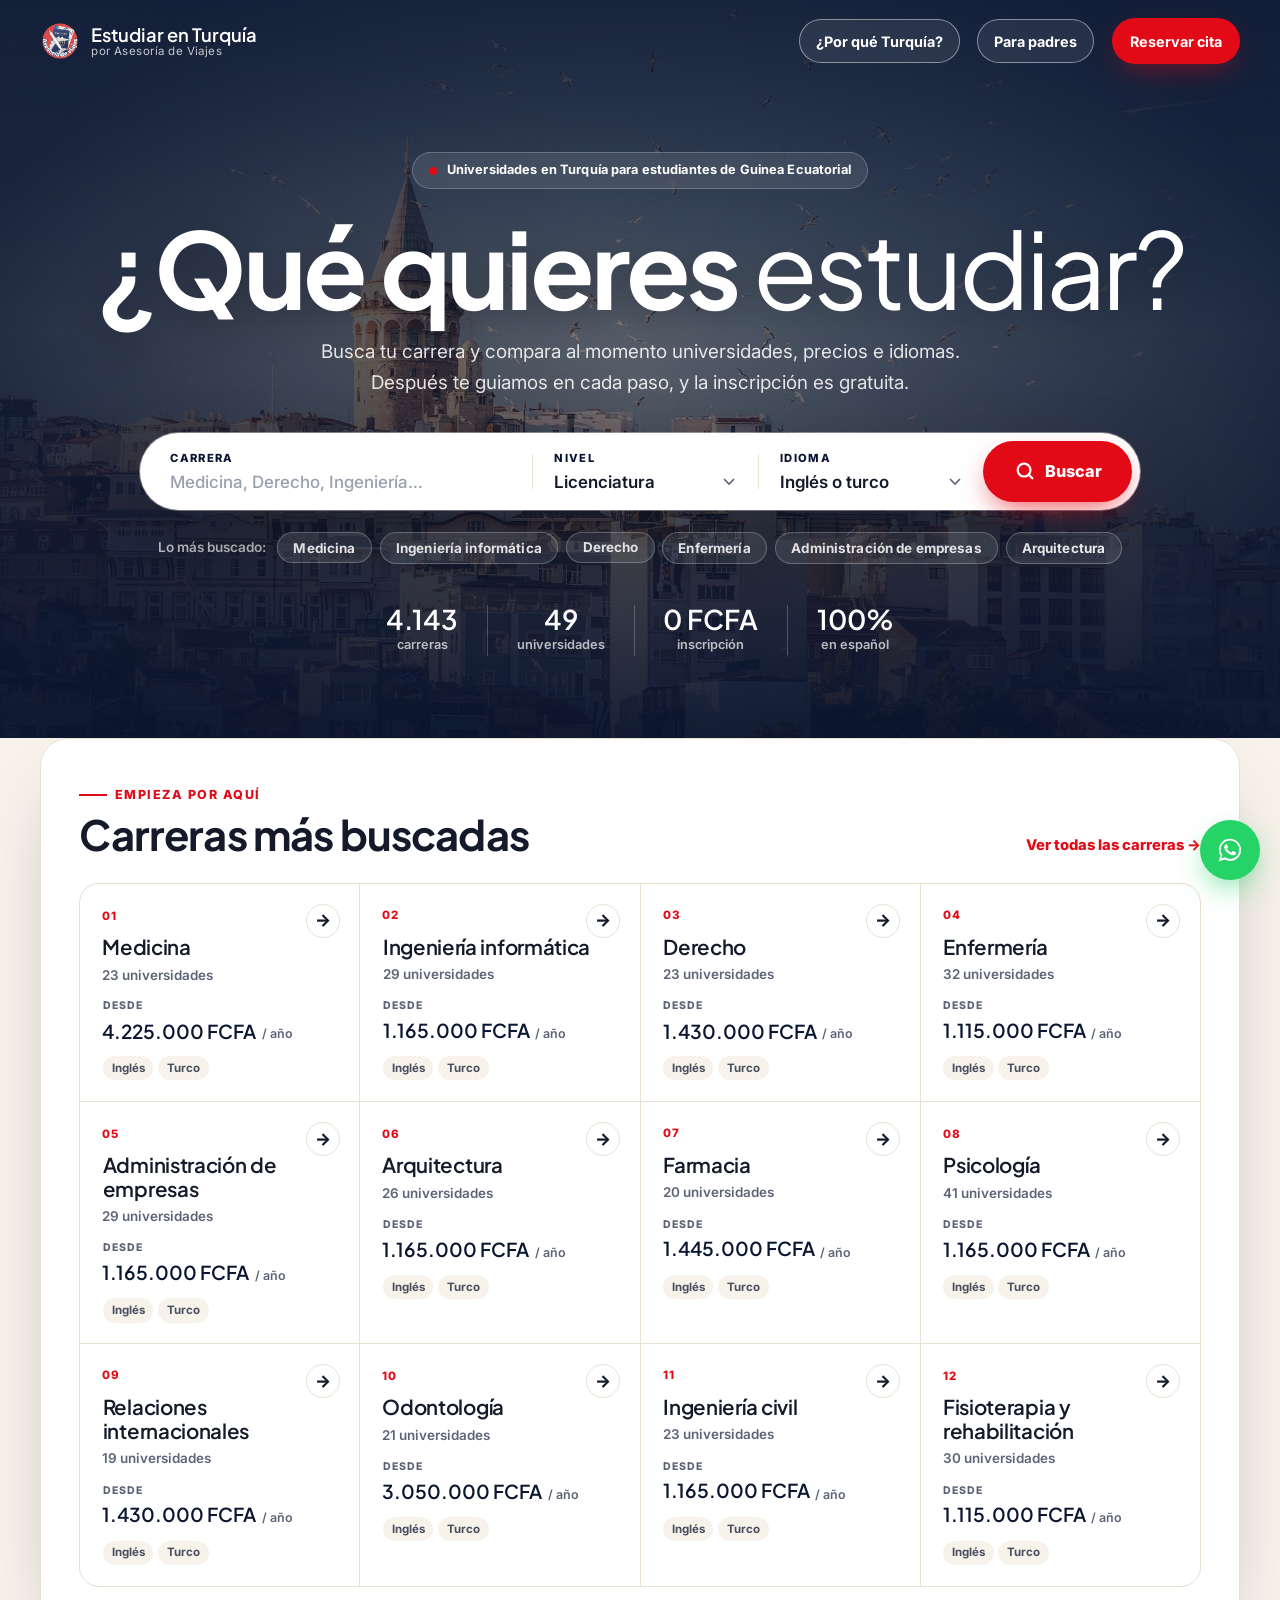
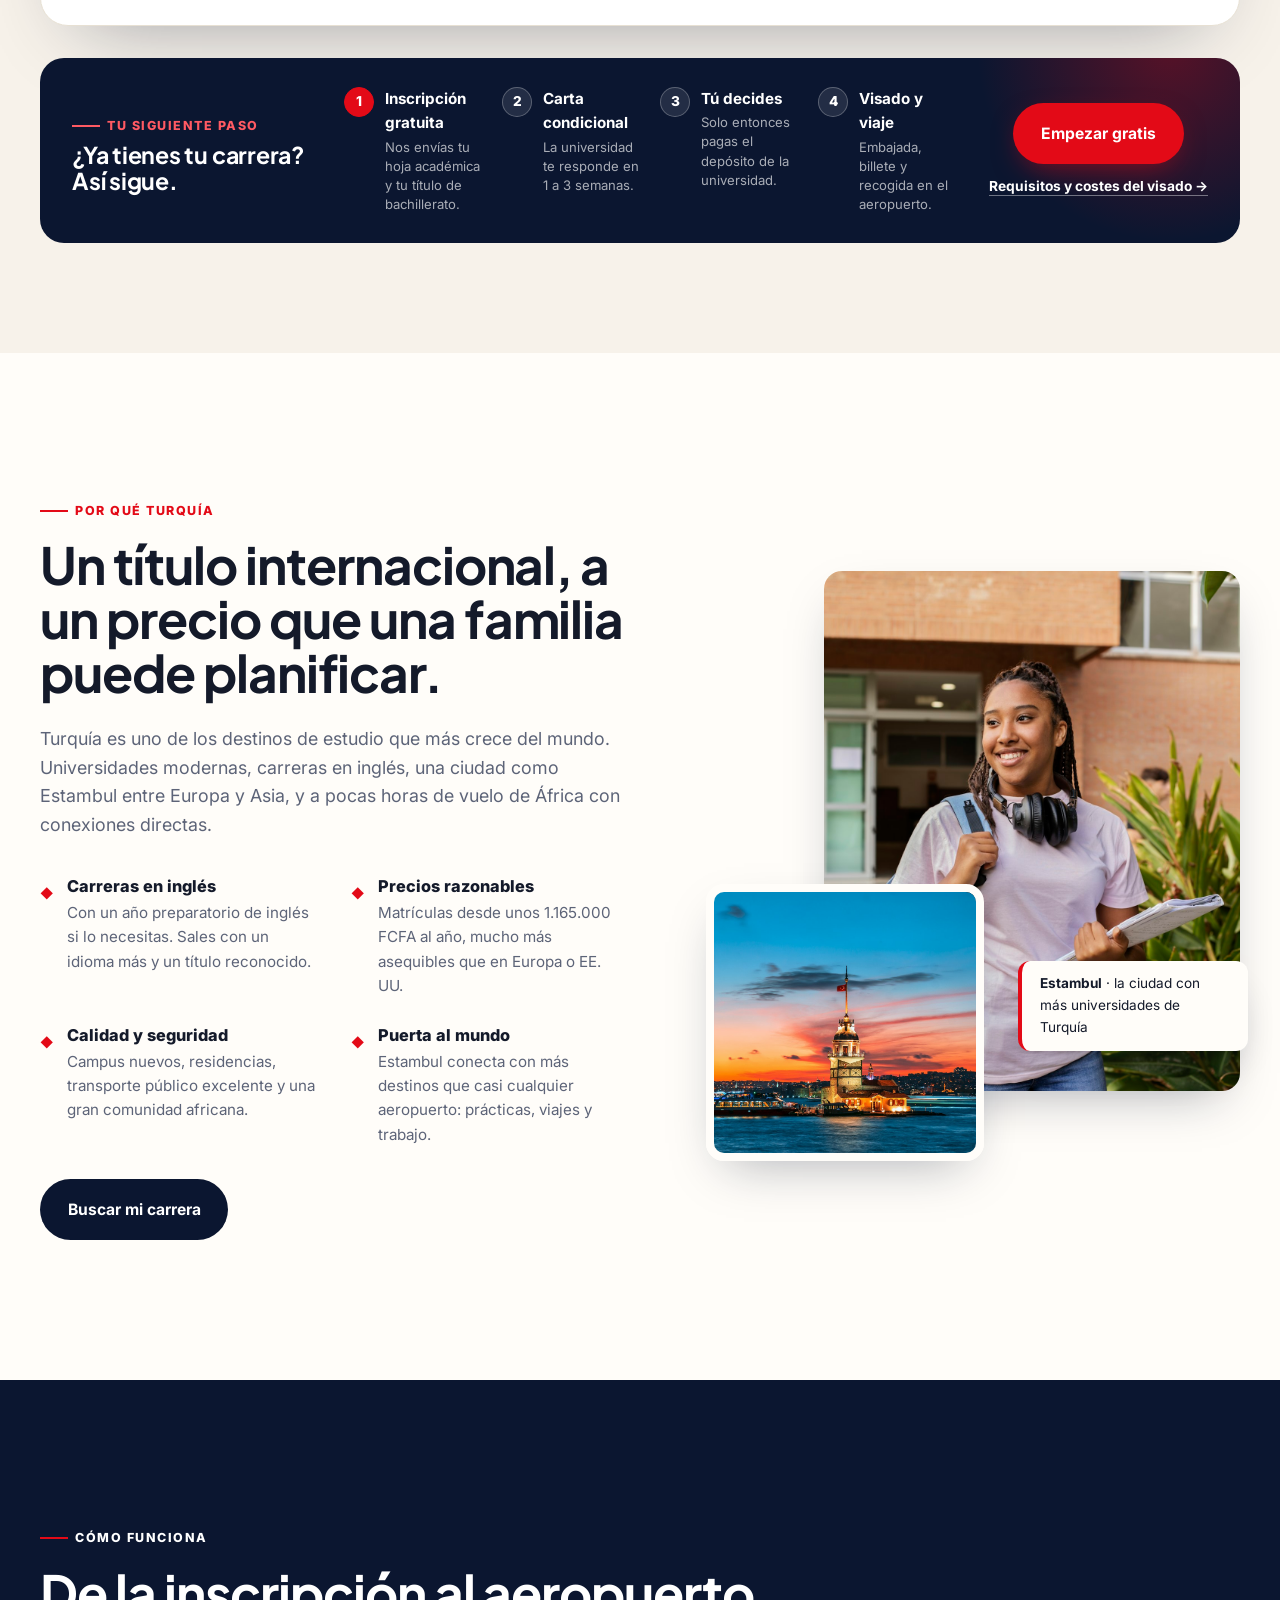
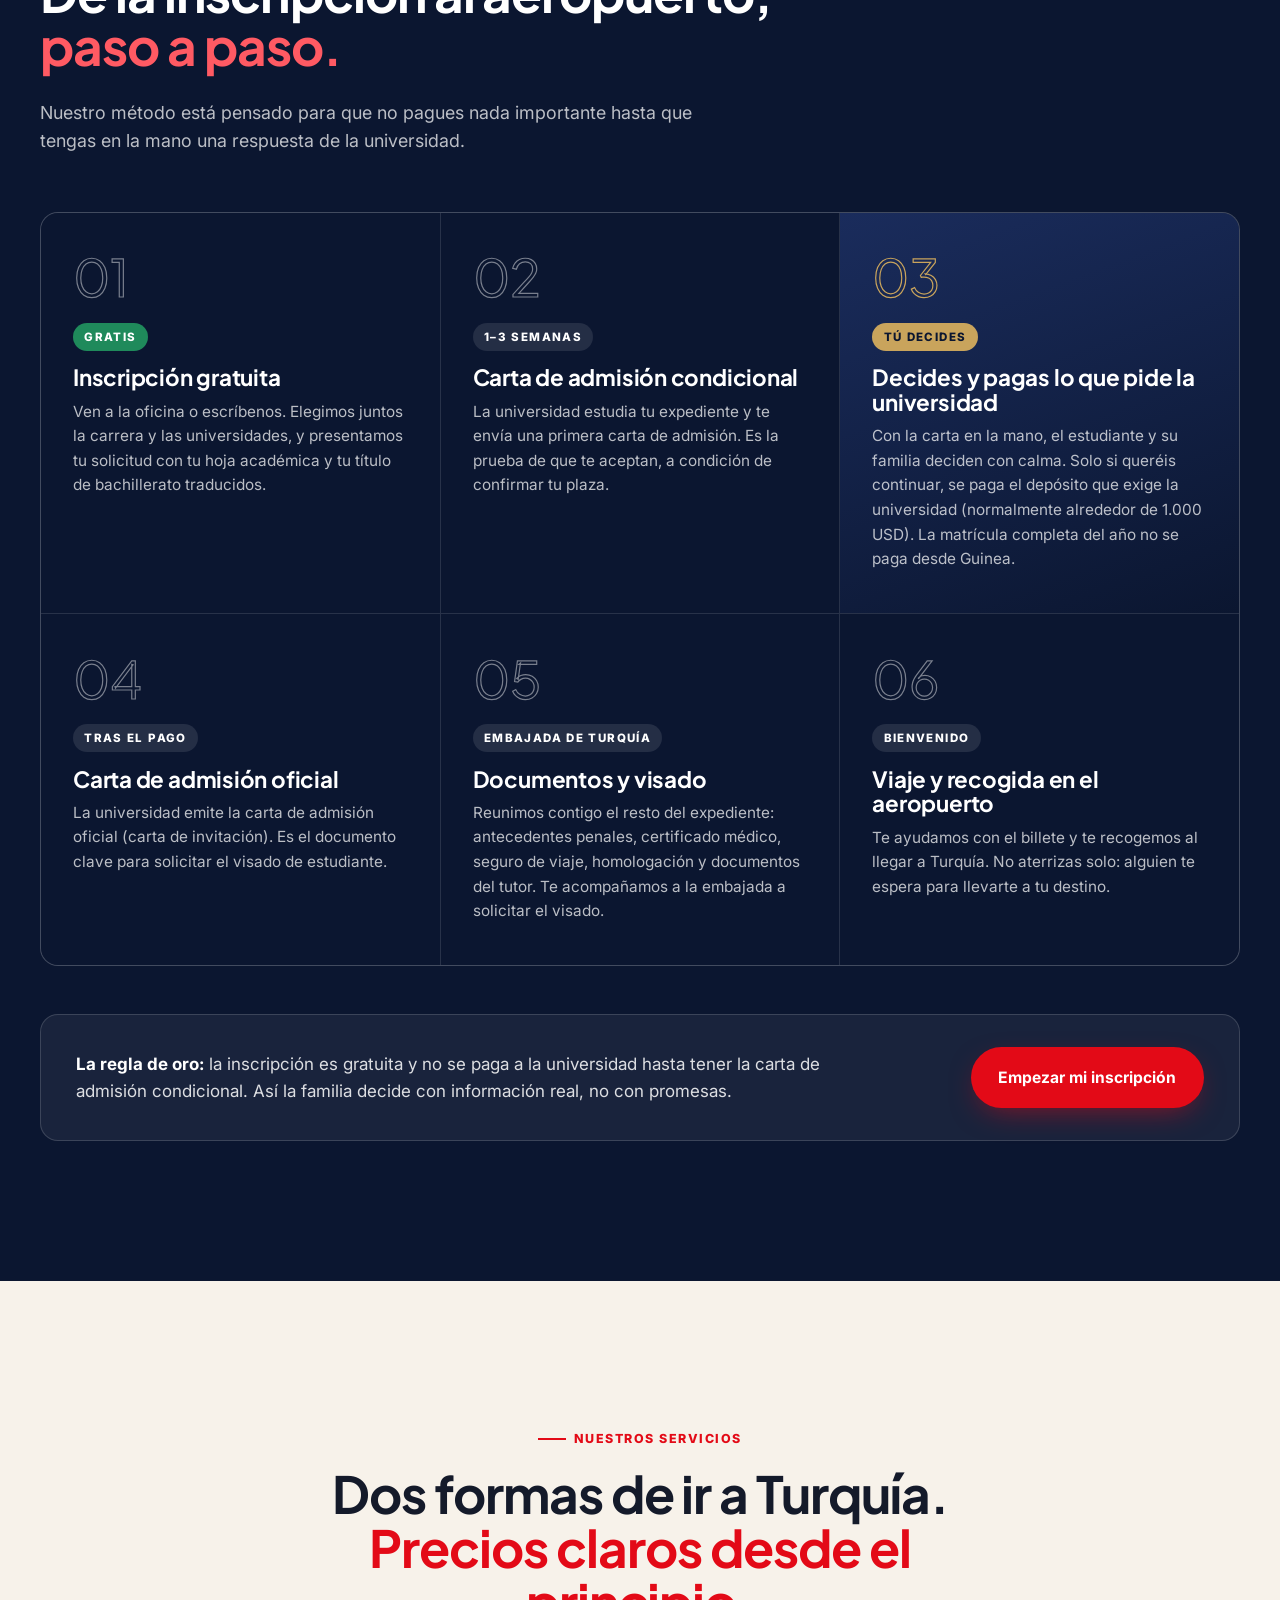
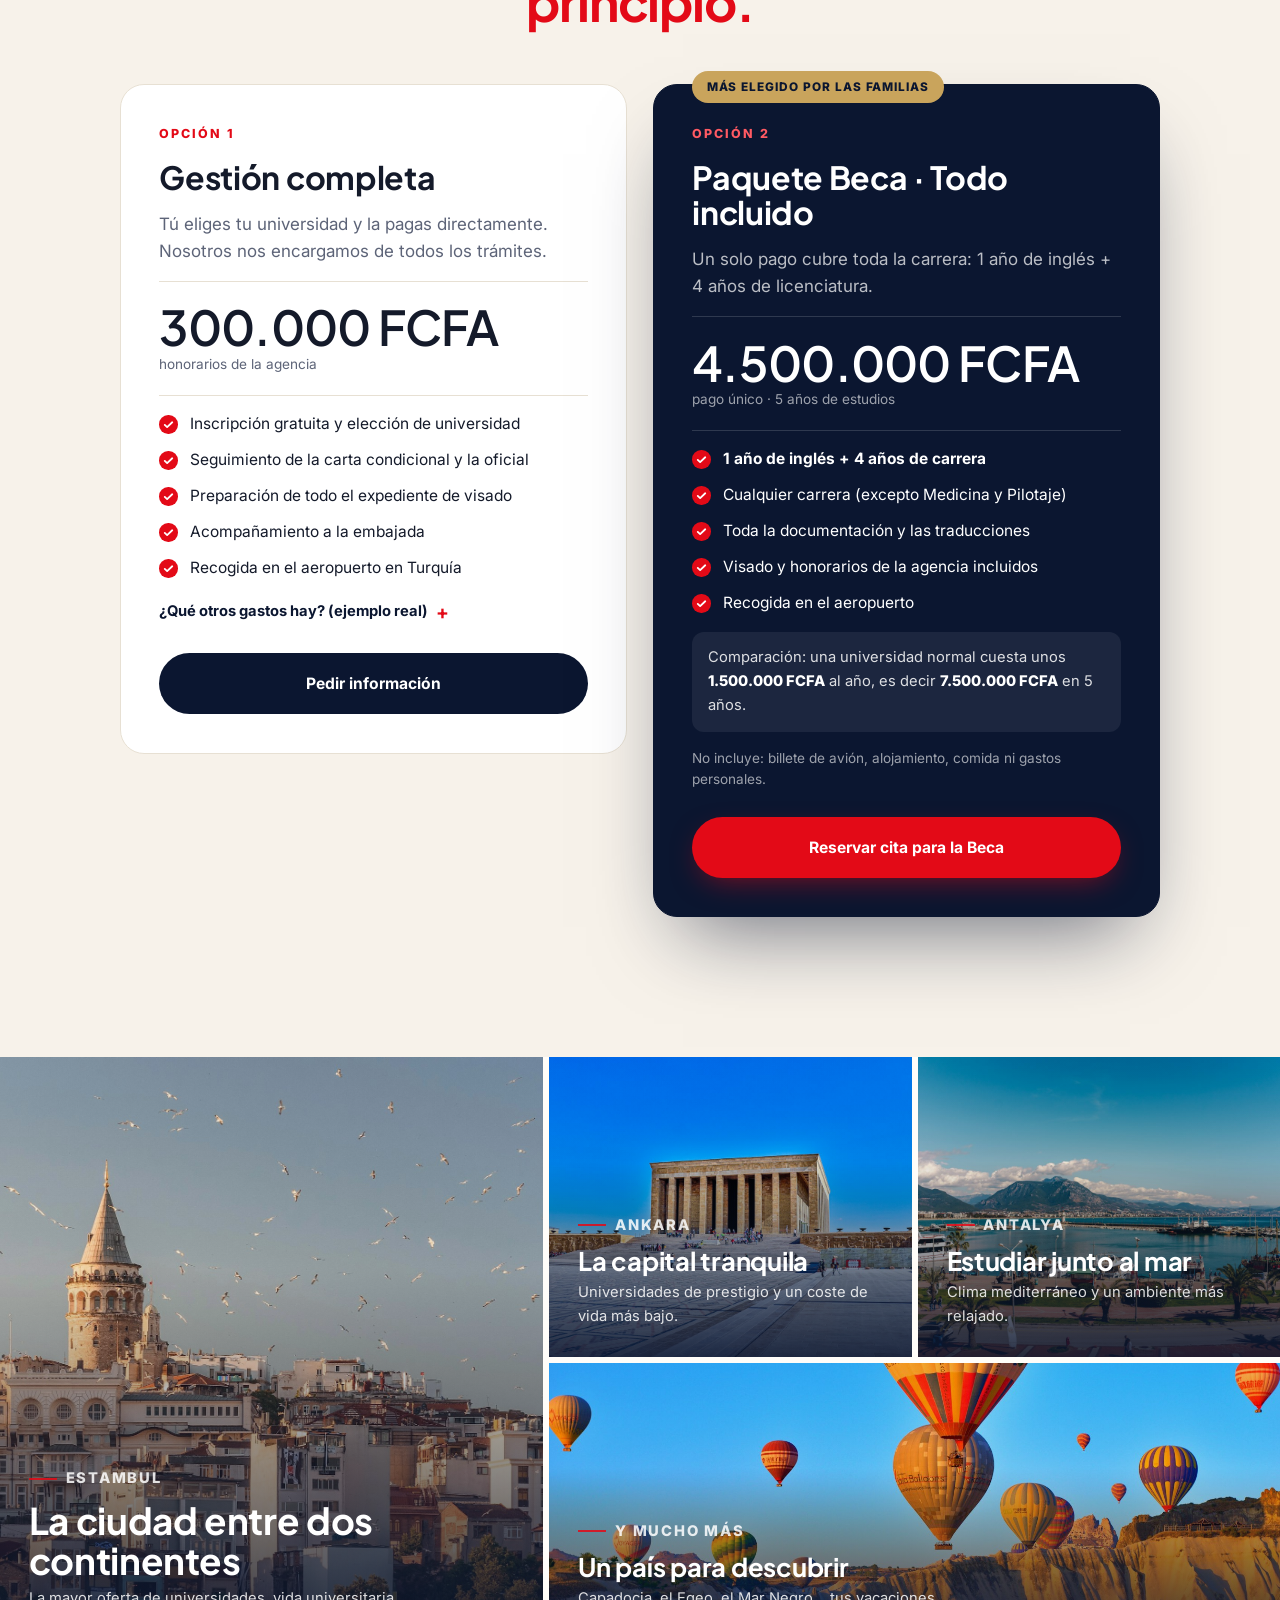
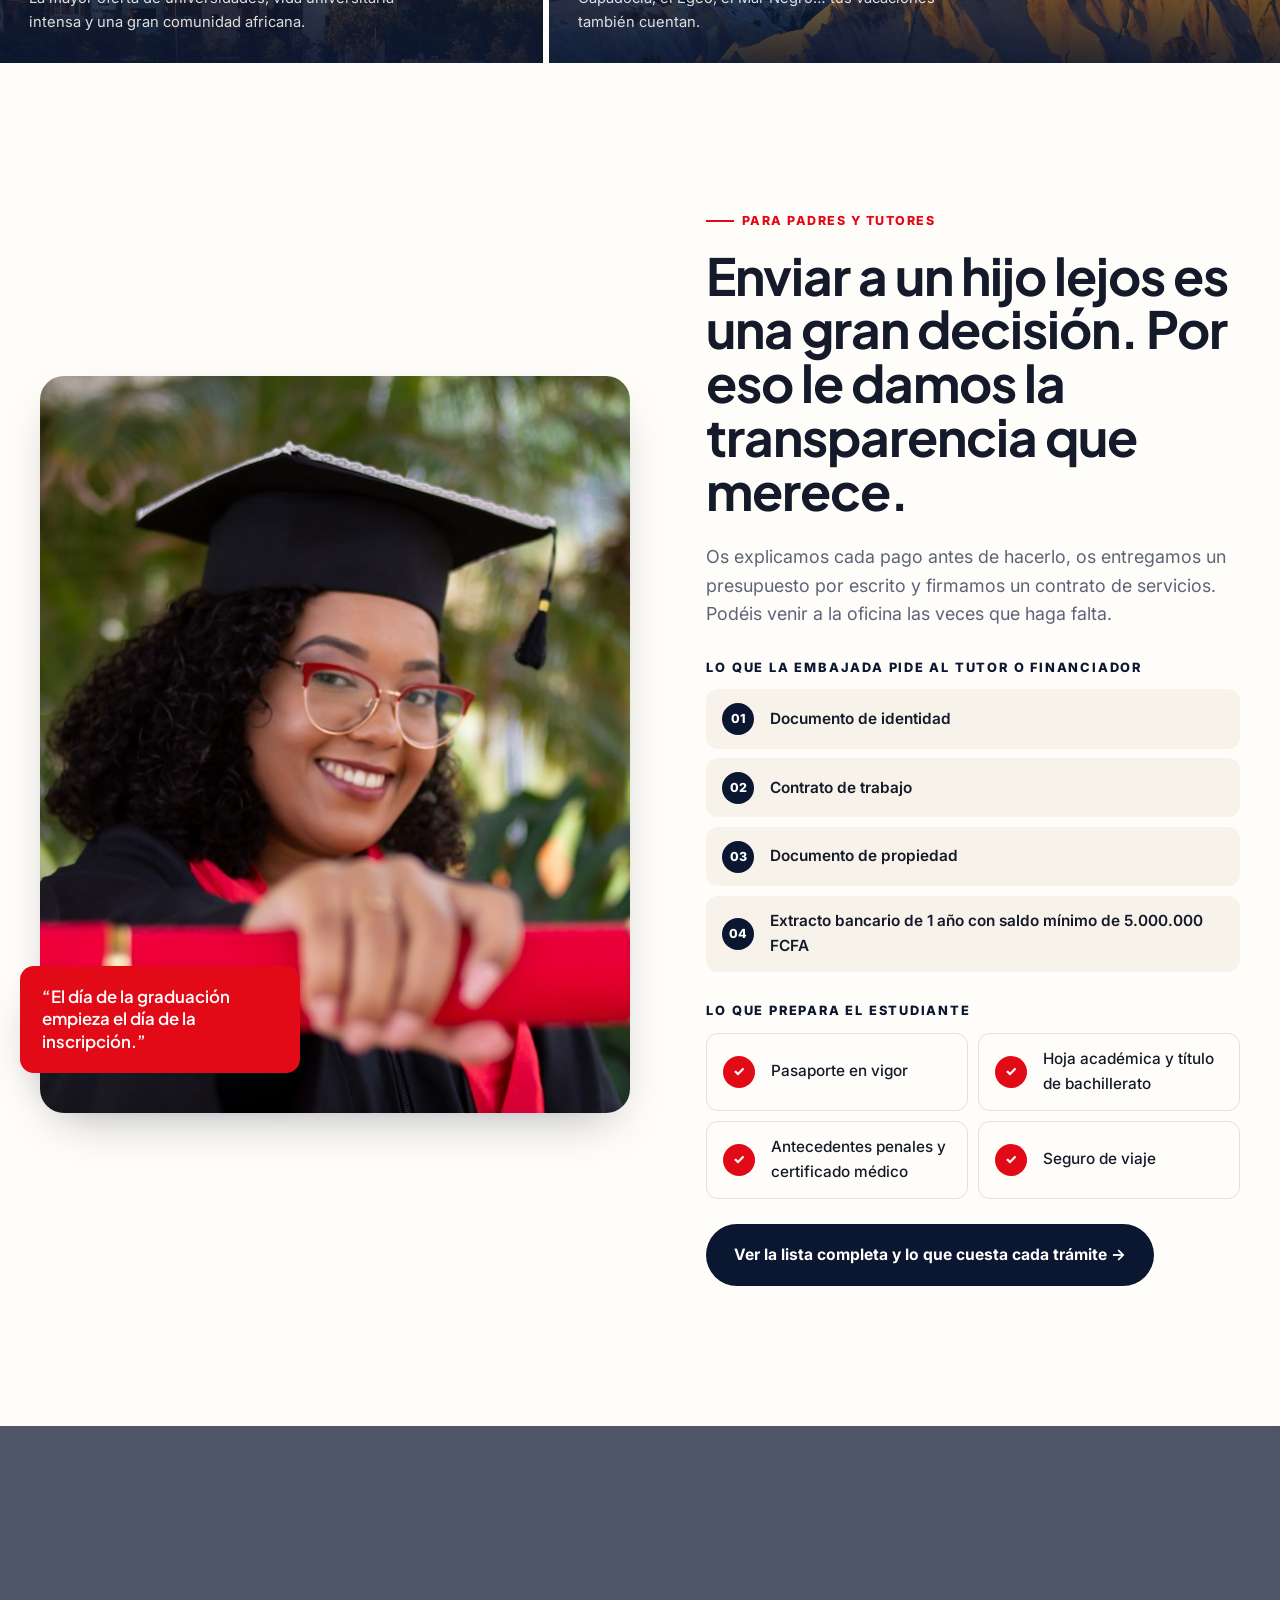
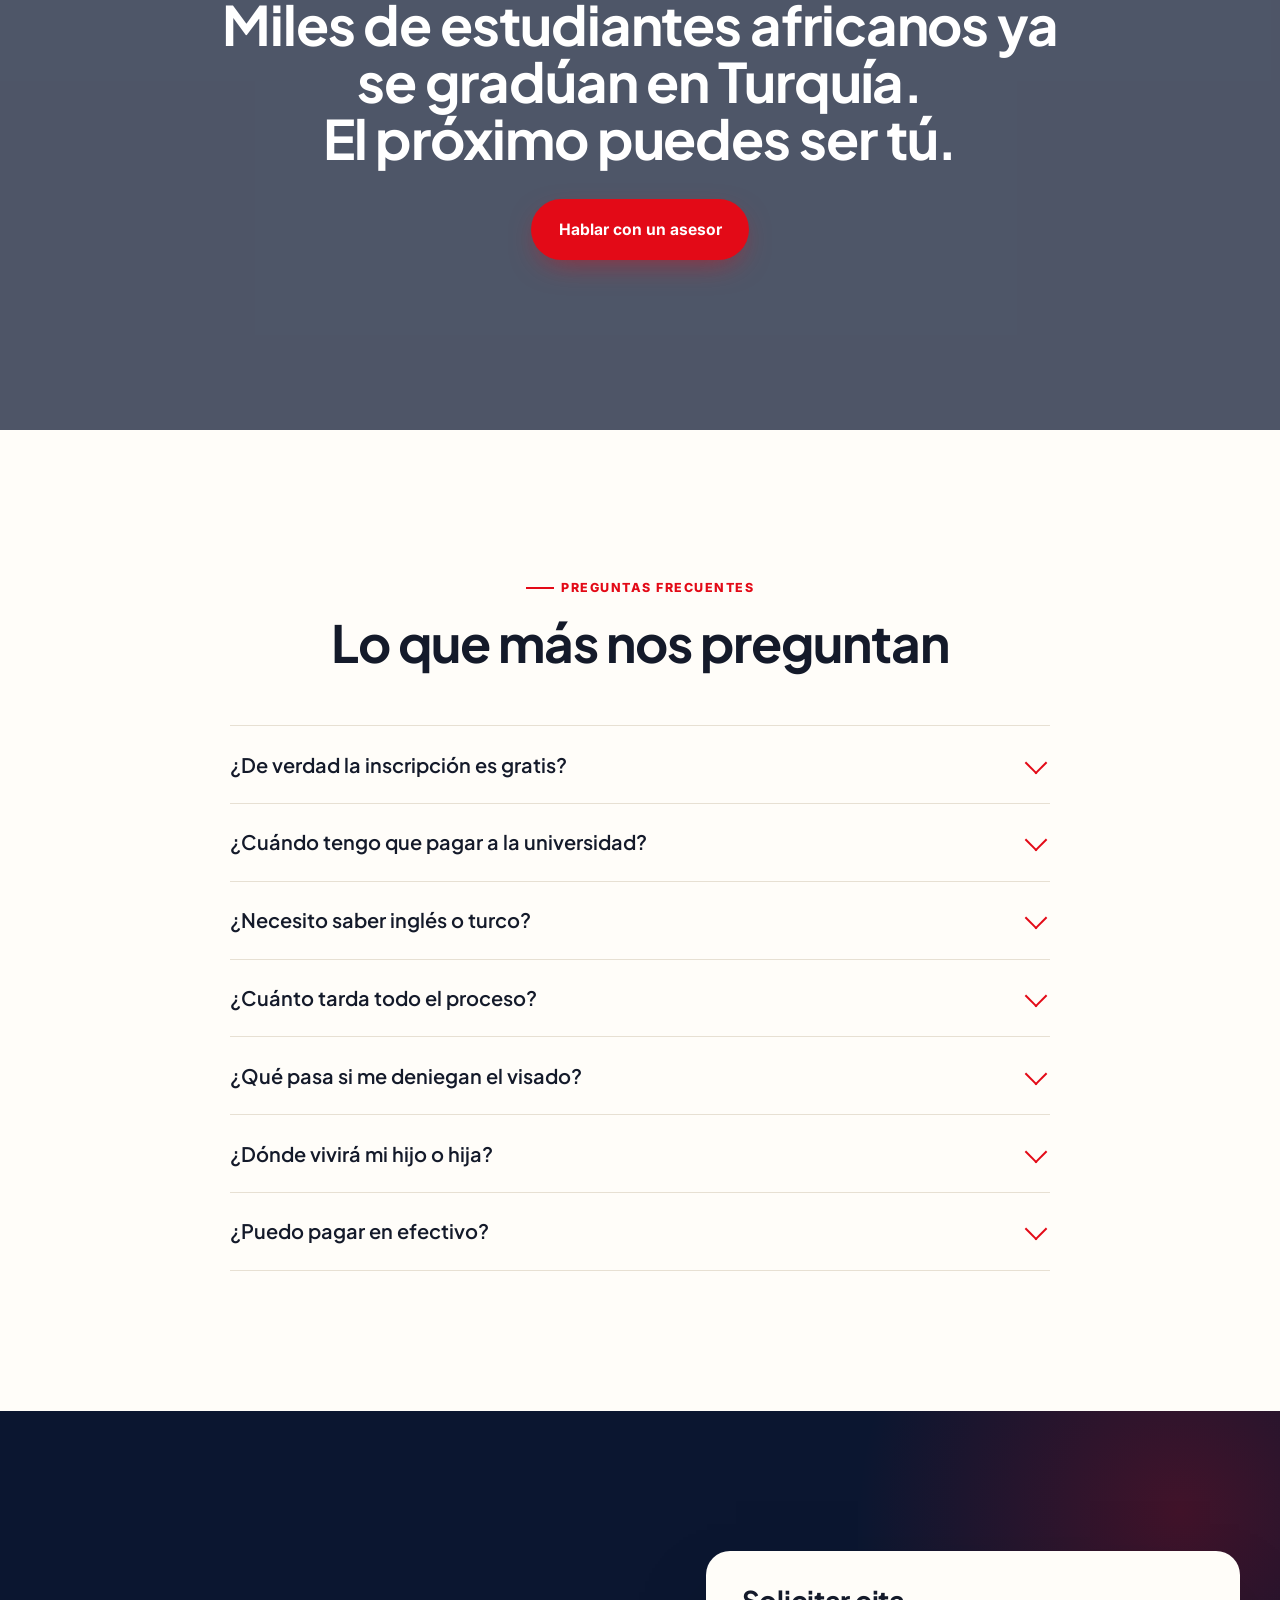
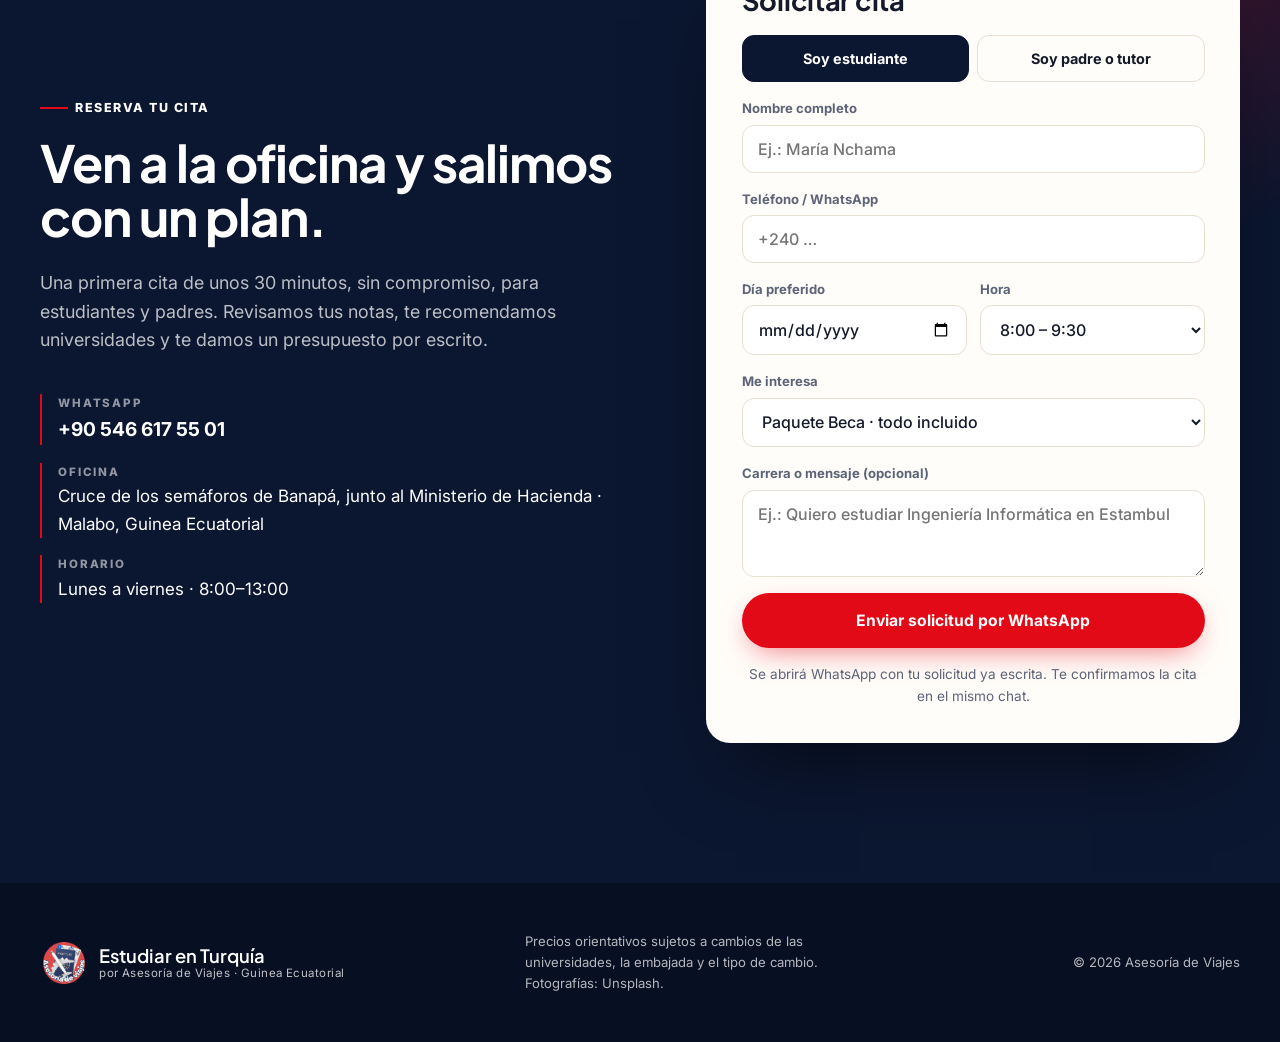
==== index.html @ 410701de "Tipografía moderna: Plus Jakarta Sans (títulos) + Inter (texto), sin cursivas Co-Authored-By: Claude" ====
<!doctype html>
<html lang="es">
<head>
<meta charset="utf-8">
<meta name="viewport" content="width=device-width, initial-scale=1">
<title>Estudiar en Turquía · Asesoría de Viajes</title>
<meta name="description" content="Te acompañamos desde Guinea Ecuatorial hasta tu universidad en Turquía: inscripción gratuita, admisión, visado y recogida en el aeropuerto.">
<meta property="og:title" content="Estudiar en Turquía · Asesoría de Viajes">
<meta property="og:description" content="Admisión universitaria, visado y llegada a Turquía para estudiantes de Guinea Ecuatorial.">
<meta property="og:image" content="img/hero-galata.jpg">
<meta name="theme-color" content="#0B1630">
<link rel="icon" href="img/logo.png">
<link rel="preconnect" href="https://fonts.googleapis.com">
<link rel="preconnect" href="https://fonts.gstatic.com" crossorigin>
<link href="https://fonts.googleapis.com/css2?family=Inter:opsz,wght@14..32,400;14..32,500;14..32,600;14..32,700;14..32,800&family=Plus+Jakarta+Sans:wght@500;600;700;800&display=swap" rel="stylesheet">
<link rel="preload" as="image" href="img/hero-galata.jpg">
<link rel="stylesheet" href="styles.css">
</head>
<body>

<!-- ============ NAV ============ -->
<header class="nav" id="nav">
  <div class="wrap nav__in">
    <a href="#inicio" class="brand">
      <img src="img/logo.png" alt="" width="40" height="40">
      <span><strong>Estudiar en Turquía</strong><small>por Asesoría de Viajes</small></span>
    </a>
    <nav class="nav__links" id="menu">
      <a href="#proceso">Cómo funciona</a>
      <a href="requisitos.html">Requisitos</a>
      <a href="#precios">Precios</a>
      <a href="#faq">Preguntas</a>
      <a href="#porque" class="btn btn--sm btn--navlite">¿Por qué Turquía?</a>
      <a href="#padres" class="btn btn--sm btn--navlite">Para padres</a>
      <a href="#cita" class="btn btn--red btn--sm">Reservar cita</a>
    </nav>
    <button class="nav__burger" id="burger" aria-label="Abrir menú" aria-expanded="false"><span></span><span></span></button>
  </div>
</header>

<!-- ============ HERO + BUSCADOR ============ -->
<section class="hs" id="inicio">
  <div class="hs__bg"><img src="img/hero-galata.jpg" alt="La Torre de Gálata sobre los tejados de Estambul con gaviotas en vuelo"></div>
  <div class="hs__shade"></div>
  <div class="wrap hs__in">
    <div class="hs__quick" aria-label="Accesos rápidos">
      <a href="#porque">¿Por qué Turquía?</a>
      <a href="#padres">Para padres</a>
      <a href="#cita" class="hs__quick--red">Reservar cita</a>
    </div>
    <p class="hs__kicker"><span class="dot"></span> Universidades en Turquía para estudiantes de Guinea Ecuatorial</p>
    <h1>¿Qué quieres <em>estudiar?</em></h1>
    <p class="hs__lead">Busca tu carrera y compara al momento universidades, precios e idiomas. Después te guiamos en cada paso, y la inscripción es gratuita.</p>

    <form class="sbar" id="sbar" role="search" autocomplete="off">
      <div class="sbar__f sbar__f--q">
        <label for="hq">Carrera</label>
        <input id="hq" type="text" placeholder="Medicina, Derecho, Ingeniería…" aria-autocomplete="list" aria-controls="sugg" aria-expanded="false" enterkeyhint="search">
        <ul class="sugg" id="sugg" role="listbox" hidden></ul>
      </div>
      <div class="sbar__f">
        <label for="hdeg">Nivel</label>
        <select id="hdeg">
          <option value="">Todos</option>
          <option value="B" selected>Licenciatura</option>
          <option value="M">Máster</option>
          <option value="D">Doctorado</option>
          <option value="A">Formación Profesional (FP)</option>
        </select>
      </div>
      <div class="sbar__f">
        <label for="hlang">Idioma</label>
        <select id="hlang">
          <option value="">Inglés o turco</option>
          <option value="Inglés">Inglés</option>
          <option value="Turco">Turco</option>
        </select>
      </div>
      <button class="sbar__go" type="submit" aria-label="Buscar">
        <svg viewBox="0 0 24 24" width="22" height="22" aria-hidden="true"><circle cx="11" cy="11" r="7" fill="none" stroke="currentColor" stroke-width="2.4"/><path d="M20 20l-3.5-3.5" stroke="currentColor" stroke-width="2.4" stroke-linecap="round"/></svg>
        <span>Buscar</span>
      </button>
    </form>

    <div class="hs__pop" id="pop"><span>Lo más buscado:</span></div>

    <ul class="hs__stats">
      <li><strong id="stP">4.000+</strong><span>carreras</span></li>
      <li><strong id="stU">49</strong><span>universidades</span></li>
      <li><strong>0 FCFA</strong><span>inscripción</span></li>
      <li><strong>100%</strong><span>en español</span></li>
    </ul>
  </div>
</section>

<!-- ============ RESULTADOS ============ -->
<section class="res" id="resultados" aria-live="polite">
  <div class="wrap">

    <!-- Estado inicial: carreras populares -->
    <div id="resHome">
      <div class="res__head">
        <div>
          <p class="eyebrow">Empieza por aquí</p>
          <h2>Carreras más buscadas</h2>
        </div>
        <a class="link-arrow" href="programas.html">Ver todas las carreras →</a>
      </div>
      <div class="pgrid" id="popGrid"></div>
    </div>

    <!-- Resultados de búsqueda -->
    <div id="resList" hidden>
      <div class="rsum">
        <div class="rsum__title">
          <p class="eyebrow" id="rKicker">Resultados</p>
          <h2 id="rTitle"></h2>
          <button class="link" id="rClear" type="button">← Nueva búsqueda</button>
        </div>
        <dl class="kpis">
          <div><dt>Universidades</dt><dd id="kUnis">—</dd></div>
          <div><dt>Precio desde</dt><dd id="kFrom">—</dd></div>
          <div><dt>Idiomas</dt><dd id="kLangs">—</dd></div>
        </dl>
      </div>

      <div class="rbar">
        <div class="rtabs" id="rTabs" role="tablist" aria-label="Nivel"></div>
        <div class="rbar__right">
          <div class="seg" role="group" aria-label="Moneda">
            <button class="seg__b is-on" data-cur="xaf" type="button">FCFA</button>
            <button class="seg__b" data-cur="usd" type="button">USD</button>
          </div>
          <select id="rSort" class="fselect fselect--sm" aria-label="Ordenar">
            <option value="asc">Más baratas primero</option>
            <option value="desc">Más caras primero</option>
            <option value="az">Universidad A–Z</option>
          </select>
        </div>
      </div>

      <div class="rtable" id="rRows"></div>

      <div class="rfoot">
        <button class="btn btn--line" id="rMore" type="button" hidden>Mostrar más</button>
        <a class="link-arrow" id="rAll" href="programas.html">Filtros avanzados (ciudad, universidad, precio) →</a>
      </div>
    </div>

    <!-- Siguiente paso -->
    <div class="next" id="next">
      <div class="next__intro">
        <p class="eyebrow">Tu siguiente paso</p>
        <h3>¿Ya tienes tu carrera? Así sigue.</h3>
      </div>
      <ol class="next__steps">
        <li><span>1</span><div><strong>Inscripción gratuita</strong><p>Nos envías tu hoja académica y tu título de bachillerato.</p></div></li>
        <li><span>2</span><div><strong>Carta condicional</strong><p>La universidad te responde en 1 a 3 semanas.</p></div></li>
        <li><span>3</span><div><strong>Tú decides</strong><p>Solo entonces pagas el depósito de la universidad.</p></div></li>
        <li><span>4</span><div><strong>Visado y viaje</strong><p>Embajada, billete y recogida en el aeropuerto.</p></div></li>
      </ol>
      <div class="next__ctas"><a href="#cita" class="btn btn--red next__cta">Empezar gratis</a><a href="requisitos.html" class="next__req">Requisitos y costes del visado →</a></div>
    </div>
  </div>
</section>

<!-- Panel “Tu elección” -->
<div class="drawer" id="drawer" hidden>
  <div class="drawer__bg" data-close></div>
  <aside class="drawer__panel" role="dialog" aria-modal="true" aria-labelledby="dProg">
    <button class="drawer__x" type="button" data-close aria-label="Cerrar">×</button>
    <div class="drawer__head" id="dHead">
      <span class="drawer__grab" aria-hidden="true"></span>
      <p class="eyebrow">Tu elección</p>
      <div id="dLogo"></div>
      <h3 id="dProg"></h3>
      <p class="drawer__uni" id="dUni"></p>
      <div class="drawer__tags" id="dTags"></div>
    </div>
    <div class="drawer__price">
      <div><small id="dPer">Matrícula por año</small><strong id="dXaf"></strong><span id="dUsd"></span></div>
      <p id="dOrig"></p>
    </div>
    <h4>Tu siguiente paso</h4>
    <ol class="dsteps">
      <li class="is-now"><b>Hoy · Gratis</b>Inscripción: nos envías tu hoja académica y tu título de bachillerato.</li>
      <li><b>1–3 semanas</b>La universidad te envía la carta de admisión condicional.</li>
      <li><b>Tú decides</b>Solo si sigues adelante, pagas el depósito que pide la universidad (≈ 1.000 USD).</li>
      <li><b>Visado y viaje</b>Carta oficial, visado en la embajada, billete y recogida en el aeropuerto.</li>
    </ol>
    <a class="btn btn--red btn--block" id="dWa" data-track="Inscripción desde «Tu elección»" target="_blank" rel="noopener" href="#">Empezar mi inscripción gratuita</a>
    <a class="btn btn--line btn--block" id="dCita" href="#cita">Prefiero una cita en la oficina</a>
    <p class="fine">Precio orientativo del curso 2025–26. Te confirmamos el precio exacto antes de que pagues nada.</p>
  </aside>
</div>

<!-- ============ POR QUÉ TURQUÍA ============ -->
<section class="section" id="porque">
  <div class="wrap">
    <div class="split">
      <div class="split__text reveal">
        <p class="eyebrow">Por qué Turquía</p>
        <h2>Un título internacional, a un precio que una familia puede planificar.</h2>
        <p class="lead">Turquía es uno de los destinos de estudio que más crece del mundo. Universidades modernas, carreras en inglés, una ciudad como Estambul entre Europa y Asia, y a pocas horas de vuelo de África con conexiones directas.</p>
        <div class="why">
          <div class="why__item"><span class="why__ico">◆</span><div><h3>Carreras en inglés</h3><p>Con un año preparatorio de inglés si lo necesitas. Sales con un idioma más y un título reconocido.</p></div></div>
          <div class="why__item"><span class="why__ico">◆</span><div><h3>Precios razonables</h3><p>Matrículas desde unos 1.165.000 FCFA al año, mucho más asequibles que en Europa o EE. UU.</p></div></div>
          <div class="why__item"><span class="why__ico">◆</span><div><h3>Calidad y seguridad</h3><p>Campus nuevos, residencias, transporte público excelente y una gran comunidad africana.</p></div></div>
          <div class="why__item"><span class="why__ico">◆</span><div><h3>Puerta al mundo</h3><p>Estambul conecta con más destinos que casi cualquier aeropuerto: prácticas, viajes y trabajo.</p></div></div>
        </div>
        <a href="#inicio" class="btn btn--navy why__cta">Buscar mi carrera</a>
      </div>
      <div class="split__media reveal">
        <figure class="stack">
          <img class="stack__a" src="img/student-walk.jpg" alt="Estudiante sonriente con mochila y apuntes saliendo de la universidad" loading="lazy">
          <img class="stack__b" src="img/maiden.jpg" alt="La Torre de la Doncella en el Bósforo al atardecer" loading="lazy">
          <figcaption class="stack__tag"><strong>Estambul</strong> · la ciudad con más universidades de Turquía</figcaption>
        </figure>
      </div>
    </div>
  </div>
</section>

<!-- ============ PROCESO ============ -->
<section class="section section--navy" id="proceso">
  <div class="wrap">
    <div class="head reveal">
      <p class="eyebrow eyebrow--light">Cómo funciona</p>
      <h2>De la inscripción al aeropuerto, <em>paso a paso.</em></h2>
      <p class="lead">Nuestro método está pensado para que no pagues nada importante hasta que tengas en la mano una respuesta de la universidad.</p>
    </div>

    <ol class="steps">
      <li class="step reveal">
        <span class="step__n">01</span>
        <div>
          <p class="step__tag step__tag--free">Gratis</p>
          <h3>Inscripción gratuita</h3>
          <p>Ven a la oficina o escríbenos. Elegimos juntos la carrera y las universidades, y presentamos tu solicitud con tu hoja académica y tu título de bachillerato traducidos.</p>
        </div>
      </li>
      <li class="step reveal">
        <span class="step__n">02</span>
        <div>
          <p class="step__tag">1–3 semanas</p>
          <h3>Carta de admisión condicional</h3>
          <p>La universidad estudia tu expediente y te envía una primera carta de admisión. Es la prueba de que te aceptan, a condición de confirmar tu plaza.</p>
        </div>
      </li>
      <li class="step step--key reveal">
        <span class="step__n">03</span>
        <div>
          <p class="step__tag step__tag--gold">Tú decides</p>
          <h3>Decides y pagas lo que pide la universidad</h3>
          <p>Con la carta en la mano, el estudiante y su familia deciden con calma. Solo si queréis continuar, se paga el depósito que exige la universidad (normalmente alrededor de 1.000 USD). La matrícula completa del año no se paga desde Guinea.</p>
        </div>
      </li>
      <li class="step reveal">
        <span class="step__n">04</span>
        <div>
          <p class="step__tag">Tras el pago</p>
          <h3>Carta de admisión oficial</h3>
          <p>La universidad emite la carta de admisión oficial (carta de invitación). Es el documento clave para solicitar el visado de estudiante.</p>
        </div>
      </li>
      <li class="step reveal">
        <span class="step__n">05</span>
        <div>
          <p class="step__tag">Embajada de Turquía</p>
          <h3>Documentos y visado</h3>
          <p>Reunimos contigo el resto del expediente: antecedentes penales, certificado médico, seguro de viaje, homologación y documentos del tutor. Te acompañamos a la embajada a solicitar el visado.</p>
        </div>
      </li>
      <li class="step reveal">
        <span class="step__n">06</span>
        <div>
          <p class="step__tag">Bienvenido</p>
          <h3>Viaje y recogida en el aeropuerto</h3>
          <p>Te ayudamos con el billete y te recogemos al llegar a Turquía. No aterrizas solo: alguien te espera para llevarte a tu destino.</p>
        </div>
      </li>
    </ol>

    <div class="callout reveal">
      <p><strong>La regla de oro:</strong> la inscripción es gratuita y no se paga a la universidad hasta tener la carta de admisión condicional. Así la familia decide con información real, no con promesas.</p>
      <a href="#cita" class="btn btn--red">Empezar mi inscripción</a>
    </div>
  </div>
</section>

<!-- ============ PRECIOS ============ -->
<section class="section section--cream" id="precios">
  <div class="wrap">
    <div class="head head--center reveal">
      <p class="eyebrow">Nuestros servicios</p>
      <h2>Dos formas de ir a Turquía.<br><em>Precios claros desde el principio.</em></h2>
    </div>

    <div class="plans">
      <article class="plan reveal">
        <p class="plan__kicker">Opción 1</p>
        <h3>Gestión completa</h3>
        <p class="plan__desc">Tú eliges tu universidad y la pagas directamente. Nosotros nos encargamos de todos los trámites.</p>
        <p class="plan__price"><span class="money" data-xaf="302000"></span><small>honorarios de la agencia</small></p>
        <ul class="ticks">
          <li>Inscripción gratuita y elección de universidad</li>
          <li>Seguimiento de la carta condicional y la oficial</li>
          <li>Preparación de todo el expediente de visado</li>
          <li>Acompañamiento a la embajada</li>
          <li>Recogida en el aeropuerto en Turquía</li>
        </ul>
        <details class="plan__more">
          <summary>¿Qué otros gastos hay? (ejemplo real)</summary>
          <table class="costs">
            <tr><td>Traducción de documentos</td><td>10.000 / página</td></tr>
            <tr><td>Antecedentes penales</td><td>8.000</td></tr>
            <tr><td>Certificado médico</td><td>22.000</td></tr>
            <tr><td>Homologación en embajada</td><td>13.000–14.000 / pág.</td></tr>
            <tr><td>Seguro de viaje</td><td>≈ 40.000</td></tr>
            <tr><td>Visado (embajada de Turquía)</td><td>80.000</td></tr>
            <tr><td>Depósito de la universidad</td><td>≈ 1.000 USD (650.000)</td></tr>
            <tr><td>Billete de avión</td><td>600.000–700.000</td></tr>
            <tr class="costs__total"><td>Total aproximado con honorarios</td><td>≈ 1.866.000 FCFA</td></tr>
          </table>
          <p class="fine">Importes en FCFA. La matrícula anual se paga aparte, directamente a la universidad.</p>
        </details>
        <a href="#cita" class="btn btn--navy btn--block">Pedir información</a>
      </article>

      <article class="plan plan--feat reveal">
        <p class="plan__badge">Más elegido por las familias</p>
        <p class="plan__kicker">Opción 2</p>
        <h3>Paquete Beca · Todo incluido</h3>
        <p class="plan__desc">Un solo pago cubre toda la carrera: 1 año de inglés + 4 años de licenciatura.</p>
        <p class="plan__price"><span class="money" data-xaf="4500000"></span><small>pago único · 5 años de estudios</small></p>
        <ul class="ticks">
          <li><strong>1 año de inglés + 4 años de carrera</strong></li>
          <li>Cualquier carrera (excepto Medicina y Pilotaje)</li>
          <li>Toda la documentación y las traducciones</li>
          <li>Visado y honorarios de la agencia incluidos</li>
          <li>Recogida en el aeropuerto</li>
        </ul>
        <p class="plan__compare">Comparación: una universidad normal cuesta unos <span class="money" data-xaf="1500000"></span> al año, es decir <span class="money" data-xaf="7500000"></span> en 5 años.</p>
        <p class="plan__no">No incluye: billete de avión, alojamiento, comida ni gastos personales.</p>
        <a href="#cita" class="btn btn--red btn--block">Reservar cita para la Beca</a>
      </article>
    </div>
  </div>
</section>

<!-- ============ CIUDADES ============ -->
<section class="cities" aria-label="Ciudades">
  <div class="city city--big reveal" style="--img:url(img/hero-galata.jpg)">
    <div><p class="eyebrow eyebrow--light">Estambul</p><h3>La ciudad entre dos continentes</h3><p>La mayor oferta de universidades, vida universitaria intensa y una gran comunidad africana.</p></div>
  </div>
  <div class="city reveal" style="--img:url(img/ankara.jpg)">
    <div><p class="eyebrow eyebrow--light">Ankara</p><h3>La capital tranquila</h3><p>Universidades de prestigio y un coste de vida más bajo.</p></div>
  </div>
  <div class="city reveal" style="--img:url(img/antalya.jpg)">
    <div><p class="eyebrow eyebrow--light">Antalya</p><h3>Estudiar junto al mar</h3><p>Clima mediterráneo y un ambiente más relajado.</p></div>
  </div>
  <div class="city reveal" style="--img:url(img/cappadocia.jpg)">
    <div><p class="eyebrow eyebrow--light">Y mucho más</p><h3>Un país para descubrir</h3><p>Capadocia, el Egeo, el Mar Negro… tus vacaciones también cuentan.</p></div>
  </div>
</section>

<!-- ============ PADRES ============ -->
<section class="section" id="padres">
  <div class="wrap">
    <div class="split split--rev">
      <div class="split__media reveal">
        <figure class="portrait">
          <img src="img/grad-woman.jpg" alt="Estudiante sonriente con toga y birrete de graduación" loading="lazy">
          <figcaption>“El día de la graduación empieza el día de la inscripción.”</figcaption>
        </figure>
      </div>
      <div class="split__text reveal">
        <p class="eyebrow">Para padres y tutores</p>
        <h2>Enviar a un hijo lejos es una gran decisión. Por eso le damos la transparencia que merece.</h2>
        <p class="lead">Os explicamos cada pago antes de hacerlo, os entregamos un presupuesto por escrito y firmamos un contrato de servicios. Podéis venir a la oficina las veces que haga falta.</p>

        <h3 class="mini">Lo que la embajada pide al tutor o financiador</h3>
        <ul class="docs">
          <li><span>01</span>Documento de identidad</li>
          <li><span>02</span>Contrato de trabajo</li>
          <li><span>03</span>Documento de propiedad</li>
          <li><span>04</span>Extracto bancario de 1 año con saldo mínimo de 5.000.000 FCFA</li>
        </ul>
        <h3 class="mini">Lo que prepara el estudiante</h3>
        <ul class="docs docs--soft">
          <li><span>✓</span>Pasaporte en vigor</li>
          <li><span>✓</span>Hoja académica y título de bachillerato</li>
          <li><span>✓</span>Antecedentes penales y certificado médico</li>
          <li><span>✓</span>Seguro de viaje</li>
        </ul>
        <a href="requisitos.html" class="btn btn--navy req-cta">Ver la lista completa y lo que cuesta cada trámite →</a>
      </div>
    </div>
  </div>
</section>

<!-- ============ BANDA ============ -->
<section class="band" style="--img:url(img/caps.jpg)">
  <div class="wrap band__in reveal">
    <h2>Miles de estudiantes africanos ya se gradúan en Turquía.<br><em>El próximo puedes ser tú.</em></h2>
    <a href="#cita" class="btn btn--red">Hablar con un asesor</a>
  </div>
</section>

<!-- ============ FAQ ============ -->
<section class="section" id="faq">
  <div class="wrap wrap--narrow">
    <div class="head head--center reveal">
      <p class="eyebrow">Preguntas frecuentes</p>
      <h2>Lo que más nos preguntan</h2>
    </div>
    <div class="faq reveal">
      <details><summary>¿De verdad la inscripción es gratis?</summary><p>Sí. Presentar tu solicitud a la universidad no tiene coste. Solo pagarás la traducción de tu hoja académica y del bachillerato, que la universidad necesita para estudiar tu expediente.</p></details>
      <details><summary>¿Cuándo tengo que pagar a la universidad?</summary><p>Solo después de recibir la carta de admisión condicional, y solo si decides continuar. Lo que se paga es el depósito que pide la universidad para emitir la carta oficial (normalmente unos 1.000 USD). La matrícula completa no se paga desde Guinea.</p></details>
      <details><summary>¿Necesito saber inglés o turco?</summary><p>No es obligatorio al empezar. Muchas universidades ofrecen un año preparatorio de inglés, que ya está incluido en nuestro Paquete Beca.</p></details>
      <details><summary>¿Cuánto tarda todo el proceso?</summary><p>Lo normal es entre 1 y 3 meses desde la inscripción hasta el visado, según la universidad y la embajada. Te recomendamos empezar al menos 3 meses antes del inicio del curso (septiembre o febrero).</p></details>
      <details><summary>¿Qué pasa si me deniegan el visado?</summary><p>Preparamos el expediente con mucho cuidado para evitarlo. Si ocurre, analizamos el motivo contigo y vemos las opciones para volver a presentar la solicitud. Te lo explicamos todo por escrito en el contrato.</p></details>
      <details><summary>¿Dónde vivirá mi hijo o hija?</summary><p>Las universidades tienen residencias y hay pisos compartidos de estudiantes. Os orientamos según el presupuesto de la familia. El alojamiento no está incluido en nuestros precios.</p></details>
      <details><summary>¿Puedo pagar en efectivo?</summary><p>Sí. Los pagos a la agencia se hacen en la oficina, en francos CFA, y siempre con recibo.</p></details>
    </div>
  </div>
</section>

<!-- ============ CITA ============ -->
<section class="section section--navy cita" id="cita">
  <div class="wrap">
    <div class="split">
      <div class="split__text reveal">
        <p class="eyebrow eyebrow--light">Reserva tu cita</p>
        <h2>Ven a la oficina y salimos con un plan.</h2>
        <p class="lead">Una primera cita de unos 30 minutos, sin compromiso, para estudiantes y padres. Revisamos tus notas, te recomendamos universidades y te damos un presupuesto por escrito.</p>
        <ul class="contact">
          <li><span class="contact__k">WhatsApp</span><a data-track="Contacto (cita)" href="https://wa.me/905466175501" target="_blank" rel="noopener">+90 546 617 55 01</a></li>
          <li><span class="contact__k">Oficina</span><span>Cruce de los semáforos de Banapá, junto al Ministerio de Hacienda · Malabo, Guinea Ecuatorial</span></li>
          <li><span class="contact__k">Horario</span><span>Lunes a viernes · 8:00–13:00</span></li>
        </ul>
      </div>

      <form class="form reveal" id="citaForm" novalidate>
        <h3>Solicitar cita</h3>
        <div class="who" role="radiogroup" aria-label="Soy">
          <label><input type="radio" name="who" value="Estudiante" checked><span>Soy estudiante</span></label>
          <label><input type="radio" name="who" value="Padre / madre / tutor"><span>Soy padre o tutor</span></label>
        </div>
        <label class="f">Nombre completo<input name="nombre" required autocomplete="name" placeholder="Ej.: María Nchama"></label>
        <label class="f">Teléfono / WhatsApp<input name="tel" required type="tel" autocomplete="tel" placeholder="+240 …"></label>
        <div class="f2">
          <label class="f">Día preferido<input name="fecha" type="date" required></label>
          <label class="f">Hora<select name="hora"><option>8:00 – 9:30</option><option>9:30 – 11:00</option><option>11:00 – 13:00</option></select></label>
        </div>
        <label class="f">Me interesa<select name="interes"><option>Paquete Beca · todo incluido</option><option>Gestión completa (pago universidad aparte)</option><option>Aún no lo sé, quiero información</option></select></label>
        <label class="f">Carrera o mensaje (opcional)<textarea name="msg" rows="3" placeholder="Ej.: Quiero estudiar Ingeniería Informática en Estambul"></textarea></label>
        <p class="form__err" id="formErr" hidden>Por favor, completa tu nombre, teléfono y el día.</p>
        <button class="btn btn--red btn--block" type="submit">Enviar solicitud por WhatsApp</button>
        <p class="fine fine--light">Se abrirá WhatsApp con tu solicitud ya escrita. Te confirmamos la cita en el mismo chat.</p>
      </form>
    </div>
  </div>
</section>

<!-- ============ FOOTER ============ -->
<footer class="foot">
  <div class="wrap foot__in">
    <div class="brand brand--foot">
      <img src="img/logo.png" alt="" width="48" height="48">
      <span><strong>Estudiar en Turquía</strong><small>por Asesoría de Viajes · Guinea Ecuatorial</small></span>
    </div>
    <p class="foot__note">Precios orientativos sujetos a cambios de las universidades, la embajada y el tipo de cambio. Fotografías: Unsplash.</p>
    <p class="foot__copy">© <span id="year"></span> Asesoría de Viajes</p>
  </div>
</footer>

<a class="wa" data-track="Botón flotante" href="https://wa.me/905466175501?text=Hola%2C%20quiero%20informaci%C3%B3n%20para%20estudiar%20en%20Turqu%C3%ADa" target="_blank" rel="noopener" aria-label="Escribir por WhatsApp">
  <svg viewBox="0 0 32 32" width="28" height="28" aria-hidden="true"><path fill="currentColor" d="M16 3C9 3 3.3 8.6 3.3 15.6c0 2.4.7 4.7 1.9 6.7L3 29l6.9-2.1c1.9 1 4 1.6 6.1 1.6 7 0 12.7-5.6 12.7-12.6S23 3 16 3zm0 23.1c-1.9 0-3.8-.5-5.4-1.5l-.4-.2-4.1 1.2 1.2-4-.3-.4c-1.1-1.7-1.6-3.6-1.6-5.6 0-5.8 4.7-10.5 10.6-10.5s10.6 4.7 10.6 10.5S21.9 26.1 16 26.1zm5.8-7.9c-.3-.2-1.9-.9-2.2-1-.3-.1-.5-.2-.7.2-.2.3-.8 1-1 1.2-.2.2-.4.2-.7.1-.3-.2-1.4-.5-2.6-1.6-1-.9-1.6-1.9-1.8-2.2-.2-.3 0-.5.1-.7l.5-.6c.2-.2.2-.3.3-.6.1-.2 0-.4 0-.6l-1-2.4c-.3-.6-.5-.5-.7-.5h-.6c-.2 0-.6.1-.9.4-.3.3-1.2 1.1-1.2 2.8s1.2 3.3 1.4 3.5c.2.2 2.4 3.6 5.8 5 .8.4 1.4.6 1.9.7.8.3 1.5.2 2.1.1.6-.1 1.9-.8 2.2-1.5.3-.7.3-1.4.2-1.5-.1-.2-.3-.3-.6-.4z"/></svg>
</a>

<script src="track.js" defer></script>
<script src="data/programas.js" defer></script>
<script src="app.js" defer></script>
</body>
</html>
---- styles.css ----
:root{
  --navy:#0B1630;
  --navy-2:#13234A;
  --red:#E30A17;
  --red-d:#B80812;
  --gold:#C9A45C;
  --cream:#F7F2EA;
  --paper:#FFFDF9;
  --ink:#141A2A;
  --muted:#5D6478;
  --line:#E7E0D3;
  --radius:18px;
  --shadow:0 20px 50px -20px rgba(11,22,48,.35);
  --serif:"Plus Jakarta Sans",system-ui,-apple-system,Segoe UI,Roboto,sans-serif;
  --sans:"Inter",system-ui,-apple-system,Segoe UI,Roboto,sans-serif;
}
*{box-sizing:border-box;margin:0;padding:0}
html{scroll-behavior:smooth;scroll-padding-top:80px}
body{font-family:var(--sans);color:var(--ink);background:var(--paper);line-height:1.6;font-size:17px;-webkit-font-smoothing:antialiased;overflow-x:hidden}
img{display:block;max-width:100%}
a{color:inherit}
.wrap{width:min(1200px,100% - 32px);margin-inline:auto}
.wrap--narrow{width:min(820px,100% - 32px)}

h1,h2,h3{font-family:var(--serif);font-weight:700;line-height:1.1;letter-spacing:-.025em}
em{font-style:normal}
h1 em,h2 em{font-style:normal;font-weight:inherit;color:var(--red)}
h2{font-size:clamp(2rem,4.2vw,3.2rem);margin-bottom:.5em}
h3{font-size:1.3rem}
.lead{font-size:1.12rem;color:var(--muted);max-width:60ch}
.eyebrow{display:inline-flex;align-items:center;gap:.6em;font-size:.78rem;font-weight:800;letter-spacing:.18em;text-transform:uppercase;color:var(--red);margin-bottom:1.1rem}
.eyebrow::before{content:"";width:28px;height:2px;background:currentColor}
.eyebrow--light{color:#fff}
.eyebrow--light::before{background:var(--red)}
.fine{font-size:.85rem;color:var(--muted);margin-top:1.4rem}
.fine--light{color:rgba(255,255,255,.6);text-align:center}

/* buttons */
.btn{display:inline-flex;align-items:center;justify-content:center;gap:.5em;padding:1rem 1.6rem;border-radius:999px;font-weight:700;font-size:.98rem;text-decoration:none;border:2px solid transparent;cursor:pointer;transition:transform .2s ease,background .2s ease,box-shadow .2s ease;font-family:inherit}
.btn:active{transform:scale(.97)}
.btn--red{background:var(--red);color:#fff;box-shadow:0 10px 30px -10px rgba(227,10,23,.6)}
.btn--navy{background:var(--navy);color:#fff}
.btn--ghost{border-color:rgba(255,255,255,.55);color:#fff;backdrop-filter:blur(6px)}
.btn--sm{padding:.6rem 1.15rem;font-size:.9rem}
.btn--block{width:100%}

/* nav */
.nav{position:fixed;inset:0 0 auto;z-index:50;transition:background .3s ease,box-shadow .3s ease,padding .3s ease;padding:18px 0;color:#fff}
.nav.is-solid{background:rgba(255,253,249,.92);backdrop-filter:blur(14px);box-shadow:0 1px 0 var(--line);padding:10px 0;color:var(--ink)}
.nav__in{display:flex;align-items:center;justify-content:space-between;gap:1rem}
.brand{display:flex;align-items:center;gap:.7rem;text-decoration:none}
.brand img{border-radius:50%}
.brand span{display:flex;flex-direction:column;line-height:1.15}
.brand strong{font-family:var(--serif);font-size:1.15rem;font-weight:600}
.brand small{font-size:.72rem;opacity:.75;letter-spacing:.04em}
.nav__links{display:flex;align-items:center;gap:1.6rem}
.nav__links a:not(.btn){text-decoration:none;font-weight:600;font-size:.93rem;opacity:.9;position:relative}
.nav__links a:not(.btn)::after{content:"";position:absolute;left:0;right:0;bottom:-4px;height:2px;background:var(--red);transform:scaleX(0);transform-origin:left;transition:transform .25s ease}
.nav__burger{display:none;background:none;border:0;width:44px;height:44px;cursor:pointer;color:inherit;position:relative}
.nav__burger span{position:absolute;left:10px;right:10px;height:2px;background:currentColor;transition:transform .3s ease}
.nav__burger span:first-child{top:17px}.nav__burger span:last-child{top:25px}
.nav.is-open .nav__burger span:first-child{transform:translateY(4px) rotate(45deg)}
.nav.is-open .nav__burger span:last-child{transform:translateY(-4px) rotate(-45deg)}

/* sections */
.section{padding:clamp(80px,11vw,140px) 0}
.section--navy{background:var(--navy);color:#fff}
.section--navy .lead{color:rgba(255,255,255,.72)}
.section--navy h2 em{color:#ff5a63}
.section--cream{background:var(--cream)}
.head{margin-bottom:3.5rem;max-width:760px}
.head--center{text-align:center;margin-inline:auto}
.head--center .lead{margin-inline:auto}
.head--row{max-width:none;display:flex;justify-content:space-between;align-items:flex-end;gap:2rem;flex-wrap:wrap}
.head--row>div:first-child{max-width:640px}

/* split */
.split{display:grid;grid-template-columns:1.05fr .95fr;gap:clamp(40px,6vw,90px);align-items:center}
.split--rev .split__media{order:-1}
.why{display:grid;grid-template-columns:1fr 1fr;gap:1.8rem 2rem;margin-top:2.4rem}
.why__item{display:flex;gap:.9rem}
.why__ico{color:var(--red);font-size:.8rem;margin-top:.35rem}
.why h3{font-family:var(--sans);font-size:1.02rem;font-weight:800;letter-spacing:0;margin-bottom:.3rem}
.why p{font-size:.95rem;color:var(--muted)}
.stack{position:relative;padding:0 0 70px 0}
.stack__a{width:78%;aspect-ratio:4/5;object-fit:cover;border-radius:var(--radius);box-shadow:var(--shadow);margin-left:auto}
.stack__b{position:absolute;left:0;bottom:0;width:52%;aspect-ratio:1;object-fit:cover;border-radius:var(--radius);border:8px solid var(--paper);box-shadow:var(--shadow)}
.stack__tag{position:absolute;right:-8px;bottom:110px;background:var(--paper);padding:.8rem 1.1rem;border-radius:12px;box-shadow:var(--shadow);font-size:.85rem;max-width:230px;border-left:4px solid var(--red)}

/* steps */
.steps{list-style:none;display:grid;grid-template-columns:repeat(3,1fr);gap:1px;background:rgba(255,255,255,.12);border:1px solid rgba(255,255,255,.12);border-radius:var(--radius);overflow:hidden}
.step{background:var(--navy);padding:2.4rem 2rem 2.6rem;display:flex;flex-direction:column;gap:1.2rem;transition:background .3s ease}
.step__n{font-family:var(--serif);font-size:3.2rem;line-height:1;color:transparent;-webkit-text-stroke:1.2px rgba(255,255,255,.45)}
.step h3{font-size:1.4rem;margin-bottom:.6rem}
.step p{color:rgba(255,255,255,.72);font-size:.96rem}
.step__tag{display:inline-block;font-size:.72rem!important;font-weight:800;letter-spacing:.12em;text-transform:uppercase;color:#fff!important;background:rgba(255,255,255,.1);padding:.3rem .7rem;border-radius:999px;margin-bottom:.9rem}
.step__tag--free{background:#1f8a5b}
.step__tag--gold{background:var(--gold);color:var(--navy)!important}
.step--key{background:linear-gradient(160deg,#1a2c5c,var(--navy))}
.step--key .step__n{-webkit-text-stroke-color:var(--gold)}
.callout{margin-top:3rem;display:flex;align-items:center;justify-content:space-between;gap:2rem;padding:2rem 2.2rem;border-radius:var(--radius);background:rgba(255,255,255,.06);border:1px solid rgba(255,255,255,.15)}
.callout p{max-width:70ch;color:rgba(255,255,255,.85)}
.callout strong{color:#fff}

/* cities */
.cities{display:grid;grid-template-columns:1.5fr 1fr 1fr;grid-template-rows:300px 300px;gap:6px}
.city{position:relative;overflow:hidden;color:#fff;display:flex;align-items:flex-end;padding:1.8rem}
.city::before{content:"";position:absolute;inset:0;background:var(--img) center/cover;transition:transform 1.2s cubic-bezier(.2,.7,.2,1)}
.city::after{content:"";position:absolute;inset:0;background:linear-gradient(0deg,rgba(11,22,48,.88),rgba(11,22,48,.05) 65%)}
.city>div{position:relative;z-index:1;max-width:36ch}
.city h3{font-size:1.6rem;margin-bottom:.4rem}
.city p{font-size:.92rem;opacity:.85}
.city .eyebrow{margin-bottom:.6rem}
.city--big{grid-row:span 2}
.city--big h3{font-size:2.3rem}
.cities .city:nth-child(4){grid-column:span 2}

/* plans */
.plans{display:grid;grid-template-columns:1fr 1fr;gap:1.6rem;align-items:start;max-width:1040px;margin-inline:auto}
.plan{background:#fff;border-radius:24px;padding:2.4rem;border:1px solid var(--line);position:relative;display:flex;flex-direction:column;gap:1rem}
.plan--feat{background:var(--navy);color:#fff;border-color:var(--navy);box-shadow:0 40px 80px -30px rgba(11,22,48,.6)}
.plan__badge{position:absolute;top:-14px;left:2.4rem;background:var(--gold);color:var(--navy);font-size:.74rem;font-weight:800;letter-spacing:.08em;text-transform:uppercase;padding:.4rem .9rem;border-radius:999px}
.plan__kicker{font-size:.78rem;font-weight:800;letter-spacing:.16em;text-transform:uppercase;color:var(--red)}
.plan--feat .plan__kicker{color:#ff5a63}
.plan h3{font-size:2rem}
.plan__desc{color:var(--muted)}
.plan--feat .plan__desc{color:rgba(255,255,255,.72)}
.plan__price{display:flex;flex-direction:column;padding:1.2rem 0;border-block:1px solid var(--line)}
.plan--feat .plan__price{border-color:rgba(255,255,255,.15)}
.plan__price>.money{font-family:var(--serif);font-size:clamp(2.2rem,4vw,3rem);font-weight:600;line-height:1.1}
.plan__price small{font-size:.85rem;color:var(--muted)}
.plan--feat .plan__price small{color:rgba(255,255,255,.6)}
.ticks{list-style:none;display:flex;flex-direction:column;gap:.7rem}
.ticks li{position:relative;padding-left:1.9rem;font-size:.97rem}
.ticks li::before{content:"";position:absolute;left:0;top:.2em;width:1.15rem;height:1.15rem;border-radius:50%;background:var(--red) url("data:image/svg+xml,%3Csvg xmlns='http://www.w3.org/2000/svg' viewBox='0 0 20 20'%3E%3Cpath d='M5 10.5l3.2 3L15 7' fill='none' stroke='white' stroke-width='2.4' stroke-linecap='round' stroke-linejoin='round'/%3E%3C/svg%3E") center/80% no-repeat}
.plan__compare{font-size:.92rem;background:rgba(255,255,255,.07);padding:.9rem 1rem;border-radius:12px;color:rgba(255,255,255,.85)}
.plan__compare .money{font-weight:800;color:#fff}
.plan__no{font-size:.85rem;color:rgba(255,255,255,.6)}
.plan .btn{margin-top:.6rem}
.plan__more summary{cursor:pointer;font-weight:700;font-size:.92rem;color:var(--navy);list-style:none;display:flex;align-items:center;gap:.5rem}
.plan__more summary::-webkit-details-marker{display:none}
.plan__more summary::after{content:"+";font-size:1.2rem;color:var(--red);transition:transform .2s}
.plan__more[open] summary::after{transform:rotate(45deg)}
.costs{width:100%;border-collapse:collapse;margin-top:1rem;font-size:.9rem}
.costs td{padding:.55rem 0;border-bottom:1px solid var(--line)}
.costs td:last-child{text-align:right;font-weight:600;white-space:nowrap;padding-left:1rem}
.costs__total td{border-bottom:0;font-weight:800;color:var(--red);padding-top:.9rem}

/* parents */
.portrait{position:relative}
.portrait img{width:100%;aspect-ratio:4/5;object-fit:cover;border-radius:24px;box-shadow:var(--shadow)}
.portrait figcaption{position:absolute;left:-20px;bottom:40px;max-width:280px;background:var(--red);color:#fff;padding:1.2rem 1.4rem;border-radius:14px;font-family:var(--serif);font-weight:600;font-size:1.05rem;line-height:1.35;box-shadow:var(--shadow)}
.mini{font-family:var(--sans);font-size:.8rem;font-weight:800;letter-spacing:.14em;text-transform:uppercase;margin:2rem 0 .9rem;color:var(--navy)}
.docs{list-style:none;display:grid;gap:.6rem}
.docs li{display:flex;gap:1rem;align-items:center;background:var(--cream);padding:.85rem 1rem;border-radius:12px;font-weight:600;font-size:.96rem}
.docs li span{flex:none;width:32px;height:32px;display:grid;place-items:center;border-radius:50%;background:var(--navy);color:#fff;font-size:.78rem;font-weight:800}
.docs--soft{grid-template-columns:1fr 1fr}
.docs--soft li{background:transparent;border:1px solid var(--line);font-weight:500}
.docs--soft li span{background:var(--red);font-size:.85rem}

/* band */
.band{position:relative;padding:clamp(100px,14vw,170px) 0;color:#fff;text-align:center;overflow:hidden}
.band::before{content:"";position:absolute;inset:0;background:var(--img) center 40%/cover fixed}
.band::after{content:"";position:absolute;inset:0;background:rgba(11,22,48,.72)}
.band__in{position:relative;z-index:1}
.band h2{font-size:clamp(1.9rem,4.4vw,3.4rem);max-width:22ch;margin:0 auto 2rem}
.band h2 em{color:#fff}

/* faq */
.faq{display:flex;flex-direction:column;border-top:1px solid var(--line)}
.faq details{border-bottom:1px solid var(--line)}
.faq summary{list-style:none;cursor:pointer;padding:1.4rem 3rem 1.4rem 0;position:relative;font-family:var(--serif);font-size:1.25rem;font-weight:600}
.faq summary::-webkit-details-marker{display:none}
.faq summary::after{content:"";position:absolute;right:6px;top:50%;width:14px;height:14px;margin-top:-10px;border-right:2px solid var(--red);border-bottom:2px solid var(--red);transform:rotate(45deg);transition:transform .25s ease}
.faq details[open] summary::after{transform:rotate(-135deg);margin-top:-2px}
.faq details p{padding:0 0 1.5rem;color:var(--muted);max-width:68ch}

/* cita */
.cita{position:relative;overflow:hidden}
.cita::before{content:"";position:absolute;width:700px;height:700px;border-radius:50%;right:-250px;top:-250px;background:radial-gradient(circle,rgba(227,10,23,.25),transparent 65%)}
.cita .split{position:relative}
.contact{list-style:none;margin-top:2.4rem;display:flex;flex-direction:column;gap:1.1rem}
.contact li{display:flex;flex-direction:column;gap:.15rem;padding-left:1rem;border-left:2px solid var(--red)}
.contact__k{font-size:.72rem;font-weight:800;letter-spacing:.16em;text-transform:uppercase;color:rgba(255,255,255,.55)}
.contact a{font-weight:700;font-size:1.2rem;text-decoration:none}
.form{background:var(--paper);color:var(--ink);border-radius:24px;padding:2.2rem;display:flex;flex-direction:column;gap:1rem;box-shadow:0 40px 80px -30px rgba(0,0,0,.6)}
.form h3{font-size:1.7rem;margin-bottom:.2rem}
.who{display:grid;grid-template-columns:1fr 1fr;gap:.5rem}
.who label{cursor:pointer}
.who input{position:absolute;opacity:0;pointer-events:none}
.who span{display:block;text-align:center;padding:.7rem;border-radius:12px;border:1.5px solid var(--line);font-weight:700;font-size:.9rem;transition:all .2s ease}
.who input:checked+span{border-color:var(--navy);background:var(--navy);color:#fff}
.who input:focus-visible+span{outline:2px solid var(--red);outline-offset:2px}
.f{display:flex;flex-direction:column;gap:.35rem;font-size:.82rem;font-weight:700;color:var(--muted)}
.f input,.f select,.f textarea{font:500 16px var(--sans);color:var(--ink);padding:.8rem .95rem;border:1.5px solid var(--line);border-radius:12px;background:#fff;transition:border-color .2s ease,box-shadow .2s ease;width:100%}
.f input:focus,.f select:focus,.f textarea:focus{outline:0;border-color:var(--navy);box-shadow:0 0 0 4px rgba(11,22,48,.08)}
.f2{display:grid;grid-template-columns:1fr 1fr;gap:.8rem}
.form__err{color:var(--red);font-weight:700;font-size:.88rem}
.form .fine--light{color:var(--muted);margin-top:0}

/* footer */
.foot{background:#070F22;color:rgba(255,255,255,.7);padding:3rem 0}
.foot__in{display:flex;flex-wrap:wrap;align-items:center;justify-content:space-between;gap:1.5rem}
.brand--foot{color:#fff}
.foot__note{font-size:.82rem;max-width:46ch}
.foot__copy{font-size:.82rem}

/* whatsapp float */
.wa{position:fixed;right:20px;bottom:20px;z-index:60;width:60px;height:60px;border-radius:50%;background:#25D366;color:#fff;display:grid;place-items:center;box-shadow:0 12px 30px -8px rgba(37,211,102,.7);transition:transform .2s ease}

/* reveal */
.reveal{opacity:0;transform:translateY(28px);transition:opacity .9s cubic-bezier(.2,.7,.2,1),transform .9s cubic-bezier(.2,.7,.2,1)}
.reveal.is-in{opacity:1;transform:none}
.steps .step.reveal:nth-child(3n+2){transition-delay:.1s}
.steps .step.reveal:nth-child(3n){transition-delay:.2s}
@media (prefers-reduced-motion:reduce){*,*::before,*::after{animation:none!important;transition:none!important}.reveal{opacity:1;transform:none}}

/* responsive */
@media (max-width:1020px){
  .steps{grid-template-columns:1fr 1fr}
  .nav__links a:not(.btn){display:none}
}
@media (max-width:860px){
  .nav__burger{display:block}
  .nav__links{position:fixed;inset:0 0 auto;top:0;flex-direction:column;align-items:stretch;gap:0;background:var(--paper);color:var(--ink);padding:84px 16px 24px;transform:translateY(-105%);transition:transform .35s cubic-bezier(.2,.7,.2,1);box-shadow:0 20px 40px rgba(0,0,0,.15);z-index:-1}
  .nav__links a:not(.btn){display:block;padding:1rem 0;border-bottom:1px solid var(--line);font-size:1.05rem}
  .nav__links .btn{margin-top:1rem;padding:1rem}
  .nav.is-open .nav__links{transform:none}
  .nav.is-open{color:var(--ink)}
  .split{grid-template-columns:1fr}
  .split--rev .split__media{order:0}
  .plans{grid-template-columns:1fr;gap:2.4rem}
  .plan--feat{order:-1}
  .cities{grid-template-columns:1fr 1fr;grid-template-rows:340px 240px 240px}
  .city--big{grid-row:auto;grid-column:span 2}
  .cities .city:nth-child(4){grid-column:span 2}
  .head--row{flex-direction:column;align-items:flex-start}
  .callout{flex-direction:column;align-items:flex-start}
  .band::before{background-attachment:scroll}
  .portrait figcaption{left:12px}
  .portrait img{aspect-ratio:4/3;object-position:50% 20%}
}
@media (max-width:620px){
  body{font-size:16px}
  .steps,.why,.docs--soft{grid-template-columns:1fr}
  .cities{grid-template-columns:1fr;grid-template-rows:none}
  .city{min-height:260px}
  .city--big,.cities .city:nth-child(4){grid-column:auto}
  .city--big h3{font-size:1.8rem}
  .stack__tag{right:0;bottom:60px;max-width:190px}
  .plan,.form{padding:1.6rem}
  .plan__badge{left:1.6rem}
  .f2{grid-template-columns:1fr}
  .brand small{display:none}
}

/* ===================== BUSCADOR (programas.html) ===================== */
.page-search{background:var(--cream)}
.nav__links a[aria-current="page"]{color:var(--red);opacity:1}
.shero{position:relative;color:#fff;padding:150px 0 60px;overflow:hidden}
.shero__bg{position:absolute;inset:0}
.shero__bg img{width:100%;height:100%;object-fit:cover;object-position:center 60%}
.shero::after{content:"";position:absolute;inset:0;background:linear-gradient(180deg,rgba(11,22,48,.75),rgba(11,22,48,.92))}
.shero__in{position:relative;z-index:1}
.shero h1{font-size:clamp(2.3rem,5.5vw,4.2rem);margin-bottom:.8rem}
.shero h1 em{color:#fff;font-weight:400}
.shero__lead{color:rgba(255,255,255,.8);font-size:1.1rem;margin-bottom:1.8rem}
.shero__lead span{font-weight:800;color:#fff}
.sbox{display:flex;align-items:center;gap:.8rem;background:#fff;color:var(--ink);border-radius:999px;padding:.35rem .4rem .35rem 1.3rem;max-width:760px;box-shadow:0 30px 60px -20px rgba(0,0,0,.5)}
.sbox svg{color:var(--muted);flex:none}
.sbox input{flex:1;border:0;outline:0;font:500 1.08rem var(--sans);padding:.9rem 0;background:none;min-width:0;color:var(--ink)}
.squick{display:flex;flex-wrap:wrap;gap:.5rem;margin-top:1.1rem}
.squick button{background:rgba(255,255,255,.1);border:1px solid rgba(255,255,255,.25);color:#fff;border-radius:999px;padding:.4rem .9rem;font:600 .85rem var(--sans);cursor:pointer;transition:background .2s}

.sgrid{display:grid;grid-template-columns:290px 1fr;gap:2rem;padding:2.5rem 0 5rem;align-items:start}
.filters{background:#fff;border:1px solid var(--line);border-radius:var(--radius);padding:1.4rem;position:sticky;top:84px;max-height:calc(100vh - 100px);overflow:auto}
.filters__head{display:flex;justify-content:space-between;align-items:baseline;margin-bottom:.4rem}
.filters__head h2{font-size:1.4rem;margin:0}
.link{background:none;border:0;color:var(--red);font:700 .85rem var(--sans);cursor:pointer}
.fgroup{padding:1.1rem 0;border-bottom:1px solid var(--line)}
.fgroup h3{font-family:var(--sans);font-size:.74rem;font-weight:800;letter-spacing:.14em;text-transform:uppercase;color:var(--muted);margin-bottom:.7rem}
.fchips{display:flex;flex-wrap:wrap;gap:.4rem}
.fchip{border:1px solid var(--line);background:#fff;border-radius:999px;padding:.4rem .8rem;font:600 .84rem var(--sans);cursor:pointer;color:var(--ink);transition:all .15s}
.fchip.is-on{background:var(--navy);border-color:var(--navy);color:#fff}
.fselect{width:100%;font:600 .92rem var(--sans);padding:.65rem .8rem;border:1.5px solid var(--line);border-radius:12px;background:#fff;color:var(--ink)}
.fselect--sm{width:auto;padding:.5rem .7rem;font-size:.86rem}
.frange{width:100%;accent-color:var(--red)}
.frange__val{font-weight:800;font-size:.92rem;margin-top:.3rem;color:var(--navy)}
.fcheck{display:flex;gap:.55rem;align-items:center;font-size:.88rem;font-weight:600;padding-top:1rem;cursor:pointer}
.fcheck input{accent-color:var(--red);width:17px;height:17px}
.filters__close,.filters__open{display:none}
.btn--line{border:1.5px solid var(--line);background:#fff;color:var(--ink)}

.results__bar{display:flex;justify-content:space-between;align-items:center;gap:1rem;margin-bottom:1rem;flex-wrap:wrap}
.results__bar p{font-size:1rem;color:var(--muted)}
.results__bar strong{color:var(--ink);font-size:1.15rem}
.results__tools{display:flex;gap:.5rem;align-items:center}
.plist{display:flex;flex-direction:column;gap:.75rem}
.prog{display:grid;grid-template-columns:56px 1fr auto;gap:1.1rem;align-items:center;background:#fff;border:1px solid var(--line);border-radius:16px;padding:1.1rem 1.2rem;transition:box-shadow .25s ease,border-color .25s ease,transform .25s ease;animation:rise .4s cubic-bezier(.2,.7,.2,1) both}
.prog__mono{width:56px;height:56px;border-radius:14px;display:grid;place-items:center;font-family:var(--serif);font-weight:700;color:#fff;background:hsl(var(--h) 45% 28%);font-size:1rem;align-self:start}
.prog h3{font-size:1.18rem;line-height:1.25}
.prog__en{font-size:.8rem;color:var(--muted);margin-top:.1rem}
.prog__uni{font-size:.9rem;margin-top:.35rem;color:#3d4356}
.prog__tags{display:flex;flex-wrap:wrap;gap:.35rem;margin-top:.55rem}
.t{font-size:.74rem;font-weight:700;padding:.22rem .6rem;border-radius:999px;background:var(--cream);color:#454b5e}
.t--deg{background:var(--navy);color:#fff}
.t--note{background:transparent;border:1px dashed var(--line);font-weight:600}
.prog__side{display:flex;flex-direction:column;align-items:flex-end;gap:.6rem;text-align:right;min-width:170px}
.prog__price{display:flex;flex-direction:column;align-items:flex-end;line-height:1.2}
.prog__price s{font-size:.82rem;color:var(--muted)}
.prog__price strong{font-family:var(--serif);font-size:1.35rem;font-weight:600;color:var(--navy);white-space:nowrap}
.prog__price small{font-size:.74rem;color:var(--muted);font-weight:600}
.prog__price--ask strong{font-size:1rem;color:var(--muted)}
.results__more{display:flex;justify-content:center;margin-top:1.5rem}
.empty{background:#fff;border:1px dashed var(--line);border-radius:16px;padding:2.5rem;text-align:center}
.empty h3{margin-bottom:.6rem}
.empty p{color:var(--muted);max-width:52ch;margin:auto}
.empty a{color:var(--red);font-weight:700}
.scta{padding:70px 0}
.scta__in{display:flex;justify-content:space-between;align-items:center;gap:2rem;flex-wrap:wrap}
.scta h2{margin-bottom:.3rem}


@media (max-width:960px){
  .sgrid{grid-template-columns:1fr}
  .filters{position:fixed;inset:0;z-index:80;border-radius:0;max-height:none;transform:translateY(100%);transition:transform .35s cubic-bezier(.2,.7,.2,1);padding:1.4rem 16px 2rem}
  .filters.is-open{transform:none}
  .filters__close{display:flex;margin-top:1.4rem;position:sticky;bottom:0}
  .filters__open{display:inline-flex}
}
@media (max-width:620px){
  .shero{padding:120px 0 44px}
  .prog{grid-template-columns:44px 1fr;padding:1rem}
  .prog__mono{width:44px;height:44px;font-size:.85rem;border-radius:12px}
  .prog__side{grid-column:1/-1;flex-direction:row;justify-content:space-between;align-items:center;min-width:0;border-top:1px dashed var(--line);padding-top:.8rem}
  .prog__price{align-items:flex-start;text-align:left}
  .results__tools{width:100%}
  .results__tools .fselect{flex:1}
}

/* ===================== PORTADA: BUSCADOR PRIMERO ===================== */
@keyframes rise{from{opacity:0;transform:translateY(20px)}to{opacity:1;transform:none}}
@keyframes pulse{70%{box-shadow:0 0 0 10px rgba(227,10,23,0)}100%{box-shadow:0 0 0 0 rgba(227,10,23,0)}}
@keyframes kenburns{from{transform:scale(1.1)}to{transform:scale(1)}}
.dot{width:8px;height:8px;border-radius:50%;background:var(--red);box-shadow:0 0 0 0 rgba(227,10,23,.7);animation:pulse 2s infinite;flex:none}
.link-arrow{font-weight:800;font-size:.92rem;color:var(--red);text-decoration:none;white-space:nowrap}

/* hero */
.hs{position:relative;color:#fff;min-height:min(92svh,880px);display:flex;align-items:center;padding:130px 0 150px;isolation:isolate}
.hs__bg{position:absolute;inset:0;overflow:hidden;z-index:-2}
.hs__bg img{width:100%;height:100%;object-fit:cover;object-position:center 35%;animation:kenburns 24s ease-out both}
.hs__shade{position:absolute;inset:0;z-index:-1;background:radial-gradient(ellipse at 50% 45%,rgba(11,22,48,.35),rgba(11,22,48,.85) 75%),linear-gradient(180deg,rgba(11,22,48,.55) 0%,rgba(11,22,48,.2) 40%,rgba(11,22,48,.9) 100%)}
.hs__in{text-align:center;display:flex;flex-direction:column;align-items:center}
.hs__kicker{display:inline-flex;align-items:center;gap:.6rem;font-size:.8rem;font-weight:700;letter-spacing:.06em;background:rgba(255,255,255,.1);border:1px solid rgba(255,255,255,.22);backdrop-filter:blur(8px);padding:.45rem 1rem;border-radius:999px;margin-bottom:1.6rem;animation:rise .8s both}
.hs h1{font-size:clamp(3rem,8.5vw,6.6rem);line-height:.98;letter-spacing:-.03em;margin-bottom:1.2rem;animation:rise .8s .08s both;text-shadow:0 10px 40px rgba(0,0,0,.3)}
.hs h1 em{color:#fff;font-weight:400}
.hs__lead{max-width:56ch;font-size:clamp(1.02rem,1.5vw,1.18rem);color:rgba(255,255,255,.86);margin-bottom:2.2rem;animation:rise .8s .16s both}

/* barra de búsqueda */
.sbar{position:relative;z-index:5;width:min(1000px,100%);display:grid;grid-template-columns:1.7fr 1fr 1fr auto;align-items:stretch;background:#fff;color:var(--ink);border-radius:999px;padding:8px;box-shadow:0 40px 90px -25px rgba(0,0,0,.65),0 0 0 1px rgba(255,255,255,.4);text-align:left;animation:rise .8s .24s both}
.sbar__f{position:relative;display:flex;flex-direction:column;justify-content:center;padding:.55rem 1.4rem;border-radius:999px;transition:background .2s ease;cursor:text}
.sbar__f+.sbar__f::before{content:"";position:absolute;left:0;top:22%;bottom:22%;width:1px;background:var(--line)}
.sbar__f:focus-within{background:#F4F0E8}
.sbar__f:focus-within::before,.sbar__f:focus-within+.sbar__f::before{opacity:0}
.sbar label{font-size:.7rem;font-weight:800;letter-spacing:.14em;text-transform:uppercase;color:var(--navy);margin-bottom:.15rem}
.sbar input,.sbar select{border:0;outline:0;background:transparent;font:600 1.06rem var(--sans);color:var(--ink);width:100%;padding:.1rem 0;min-width:0;-webkit-appearance:none;appearance:none}
.sbar select{cursor:pointer;background:url("data:image/svg+xml,%3Csvg xmlns='http://www.w3.org/2000/svg' viewBox='0 0 12 8'%3E%3Cpath d='M1 1l5 5 5-5' fill='none' stroke='%235D6478' stroke-width='1.6'/%3E%3C/svg%3E") right center/12px no-repeat;padding-right:1.2rem}
.sbar input::placeholder{color:#9AA0AE;font-weight:500}
.sbar__go{display:inline-flex;align-items:center;gap:.55rem;border:0;cursor:pointer;background:var(--red);color:#fff;font:800 1.02rem var(--sans);padding:0 1.9rem;border-radius:999px;transition:background .2s ease,transform .15s ease;box-shadow:0 12px 30px -10px rgba(227,10,23,.8)}
.sbar__go:active{transform:scale(.97)}

/* sugerencias */
.sugg{position:absolute;left:0;top:calc(100% + 14px);width:min(560px,calc(100vw - 32px));list-style:none;background:#fff;border-radius:20px;padding:.5rem;box-shadow:0 30px 70px -20px rgba(11,22,48,.45);border:1px solid var(--line);z-index:20;max-height:430px;overflow:auto}
.sugg li{display:flex;align-items:center;gap:.85rem;padding:.7rem .8rem;border-radius:12px;cursor:pointer}
.sugg li.is-on,.sugg li:active{background:var(--cream)}
.sugg__ico{flex:none;width:36px;height:36px;border-radius:10px;display:grid;place-items:center;background:var(--navy);color:#fff;font-size:.75rem}
.sugg__uni .sugg__ico{background:var(--red);font-size:1rem}
.sugg__t{display:flex;flex-direction:column;line-height:1.25}
.sugg__t strong{font-size:1rem}
.sugg__t small{font-size:.8rem;color:var(--muted);font-weight:600}

.hs__pop{display:flex;flex-wrap:wrap;justify-content:center;align-items:center;gap:.5rem;margin-top:1.4rem;animation:rise .8s .32s both}
.hs__pop span{font-size:.85rem;color:rgba(255,255,255,.7);font-weight:600;margin-right:.2rem}
.hs__pop button{background:rgba(255,255,255,.1);border:1px solid rgba(255,255,255,.28);color:#fff;border-radius:999px;padding:.42rem .95rem;font:700 .84rem var(--sans);cursor:pointer;backdrop-filter:blur(6px);transition:background .2s ease,border-color .2s ease,color .2s ease}
.hs__stats{list-style:none;display:flex;justify-content:center;flex-wrap:wrap;margin-top:2.6rem;animation:rise .8s .4s both}
.hs__stats li{display:flex;flex-direction:column;align-items:center;padding:0 1.8rem;border-left:1px solid rgba(255,255,255,.22)}
.hs__stats li:first-child{border-left:0}
.hs__stats strong{font-family:var(--serif);font-size:1.7rem;font-weight:600;line-height:1.1}
.hs__stats span{font-size:.8rem;color:rgba(255,255,255,.7);font-weight:600}

/* hoja de resultados */
.res{background:var(--cream);padding-bottom:clamp(70px,9vw,110px);position:relative;z-index:2}
#resHome,#resList{position:relative;margin-top:-90px;background:#fff;border-radius:28px;padding:clamp(1.4rem,3vw,2.6rem);box-shadow:0 30px 80px -40px rgba(11,22,48,.45);border:1px solid var(--line);animation:rise .6s both}
.res__head{display:flex;justify-content:space-between;align-items:flex-end;gap:1rem;margin-bottom:1.6rem;flex-wrap:wrap}
.res__head h2{margin:0;font-size:clamp(1.8rem,3.4vw,2.6rem)}
.res__head .eyebrow,.rsum .eyebrow{margin-bottom:.5rem}

/* tarjetas populares */
.pgrid{display:grid;grid-template-columns:repeat(4,1fr);gap:1px;background:var(--line);border:1px solid var(--line);border-radius:20px;overflow:hidden}
.pcard{position:relative;display:flex;flex-direction:column;align-items:flex-start;gap:.3rem;text-align:left;background:#fff;border:0;padding:1.4rem 1.4rem 1.3rem;cursor:pointer;font:inherit;color:inherit;transition:background .25s ease,color .25s ease;animation:rise .5s both}
.pcard__n{font-size:.72rem;font-weight:800;color:var(--red);letter-spacing:.1em;margin-bottom:.4rem}
.pcard strong{font-family:var(--serif);font-size:1.28rem;font-weight:600;line-height:1.15;padding-right:1.5rem}
.pcard__m{font-size:.84rem;color:var(--muted);font-weight:600}
.pcard__p{font-weight:800;font-size:1rem;color:var(--navy);margin-top:.5rem}
.pcard__p small{font-weight:600;color:var(--muted);font-size:.78rem}
.pcard__l{display:flex;gap:.3rem;margin-top:.35rem}
.pcard__l em{font-style:normal;font-size:.72rem;font-weight:700;background:var(--cream);padding:.18rem .55rem;border-radius:999px;color:#4a4f60}
.pcard__go{position:absolute;right:1.2rem;top:1.25rem;width:34px;height:34px;border-radius:50%;display:grid;place-items:center;border:1.5px solid var(--line);font-weight:800;transition:all .25s ease}
.pcard:focus-visible{outline:3px solid var(--red);outline-offset:-3px}

/* resumen de resultados */
.rsum{display:flex;justify-content:space-between;align-items:flex-end;gap:2rem;flex-wrap:wrap;padding-bottom:1.6rem;border-bottom:1px solid var(--line)}
.rsum__title h2{margin:0 0 .4rem;font-size:clamp(2rem,4vw,3rem)}
.rsum__title .link{padding:0;font-size:.88rem}
.kpis{display:grid;grid-template-columns:repeat(3,auto);background:var(--cream);border-radius:18px;padding:1rem .4rem}
.kpis>div{padding:0 1.4rem;border-left:1px solid var(--line)}
.kpis>div:first-child{border-left:0}
.kpis dt{font-size:.7rem;font-weight:800;letter-spacing:.12em;text-transform:uppercase;color:var(--muted)}
.kpis dd{font-family:var(--serif);font-size:1.45rem;font-weight:600;color:var(--navy);white-space:nowrap;margin-top:.15rem}
.kpis dd small{font-family:var(--sans);font-size:.75rem;color:var(--muted);font-weight:700;margin-left:.2rem}
.rbar{display:flex;justify-content:space-between;align-items:center;gap:1rem;flex-wrap:wrap;padding:1.2rem 0 .6rem}
.rbar__right{display:flex;align-items:center;gap:.6rem}
.rtabs{display:flex;gap:.4rem;overflow-x:auto;scrollbar-width:none;max-width:100%}
.rtabs::-webkit-scrollbar{display:none}
.rtab{flex:none;border:1.5px solid var(--line);background:#fff;border-radius:999px;padding:.5rem 1rem;font:700 .88rem var(--sans);cursor:pointer;color:var(--ink);transition:all .15s ease}
.rtab span{color:var(--muted);font-weight:700;margin-left:.15rem}
.rtab.is-on{background:var(--navy);border-color:var(--navy);color:#fff}
.rtab.is-on span{color:rgba(255,255,255,.6)}

/* filas de resultados */
.rtable{display:flex;flex-direction:column}
.rrow{display:grid;grid-template-columns:minmax(0,1.6fr) minmax(0,1.1fr) 190px auto;align-items:center;gap:1.2rem;padding:1rem .9rem;border-bottom:1px solid var(--line);border-radius:14px;transition:background .2s ease;animation:rise .45s both}
.rrow__uni{display:flex;align-items:center;gap:.9rem;min-width:0}
.rrow__mono{flex:none;width:46px;height:46px;border-radius:50%;display:grid;place-items:center;font-family:var(--serif);font-weight:700;font-size:.9rem;color:#fff;background:hsl(var(--h) 42% 30%)}
.rrow h3{font-family:var(--sans);font-size:1.02rem;font-weight:800;letter-spacing:0;line-height:1.25}
.rrow__uni p{font-size:.85rem;color:var(--muted);margin-top:.1rem}
.rrow__tags{display:flex;flex-wrap:wrap;gap:.35rem}
.t--lang{background:#E6ECF8;color:var(--navy)}
.rrow__price{display:flex;flex-direction:column;align-items:flex-end;line-height:1.2;text-align:right}
.rrow__price s{font-size:.78rem;color:var(--muted)}
.rrow__price strong{font-family:var(--serif);font-size:1.3rem;font-weight:600;color:var(--navy);white-space:nowrap}
.rrow__price small{font-size:.74rem;color:var(--muted);font-weight:600}
.rrow__go span{transition:transform .2s ease}
.rfoot{display:flex;justify-content:space-between;align-items:center;gap:1rem;flex-wrap:wrap;padding-top:1.4rem}

/* siguiente paso */
.next{margin-top:2rem;display:grid;grid-template-columns:240px 1fr auto;gap:2rem;align-items:center;background:var(--navy);color:#fff;border-radius:24px;padding:1.8rem 2rem;position:relative;overflow:hidden}
.next::before{content:"";position:absolute;width:420px;height:420px;border-radius:50%;right:-140px;top:-220px;background:radial-gradient(circle,rgba(227,10,23,.35),transparent 65%)}
.next>*{position:relative}
.next .eyebrow{color:#ff5a63;margin-bottom:.4rem}
.next h3{font-size:1.45rem}
.next__steps{list-style:none;display:grid;grid-template-columns:repeat(4,1fr);gap:1.2rem}
.next__steps li{display:flex;gap:.7rem;align-items:flex-start}
.next__steps span{flex:none;width:30px;height:30px;border-radius:50%;display:grid;place-items:center;background:rgba(255,255,255,.1);border:1px solid rgba(255,255,255,.25);font-weight:800;font-size:.85rem}
.next__steps li:first-child span{background:var(--red);border-color:var(--red)}
.next__steps strong{font-size:.95rem;display:block}
.next__steps p{font-size:.82rem;color:rgba(255,255,255,.65);line-height:1.45;margin-top:.15rem}

/* panel "tu elección" */
.drawer{position:fixed;inset:0;z-index:100}
.drawer__bg{position:absolute;inset:0;background:rgba(7,15,34,.55);backdrop-filter:blur(3px);opacity:0;transition:opacity .3s ease}
.drawer__panel{position:absolute;right:0;top:0;bottom:0;width:min(480px,100%);background:var(--paper);padding:2.2rem 2rem;overflow:auto;transform:translateX(100%);transition:transform .38s cubic-bezier(.2,.8,.2,1);display:flex;flex-direction:column;gap:.9rem;box-shadow:-30px 0 80px rgba(0,0,0,.3)}
.drawer.is-open .drawer__bg{opacity:1}
.drawer.is-open .drawer__panel{transform:none}
.drawer__x{position:absolute;right:1.2rem;top:1.1rem;width:40px;height:40px;border-radius:50%;border:1.5px solid var(--line);background:#fff;font-size:1.5rem;line-height:1;cursor:pointer;color:var(--ink)}
.drawer .eyebrow{margin-bottom:0}
.drawer h3{font-size:2rem;padding-right:2.5rem}
.drawer__uni{color:var(--muted);font-weight:600;margin-top:-.4rem}
.drawer__tags{display:flex;flex-wrap:wrap;gap:.35rem}
.drawer__price{background:var(--cream);border-radius:18px;padding:1.2rem 1.3rem}
.drawer__price>div{display:flex;flex-direction:column}
.drawer__price small{font-size:.72rem;font-weight:800;letter-spacing:.12em;text-transform:uppercase;color:var(--muted)}
.drawer__price strong{font-family:var(--serif);font-size:2.3rem;font-weight:600;color:var(--navy);line-height:1.15}
.drawer__price span{font-weight:700;color:var(--muted)}
.drawer__price p{font-size:.82rem;color:var(--muted);margin-top:.5rem}
.drawer__price p:empty{display:none}
.drawer h4{font-family:var(--sans);font-size:.78rem;font-weight:800;letter-spacing:.14em;text-transform:uppercase;color:var(--navy);margin-top:.6rem}
.dsteps{list-style:none;position:relative;display:flex;flex-direction:column;gap:.9rem;padding-left:1.6rem}
.dsteps::before{content:"";position:absolute;left:6px;top:8px;bottom:8px;width:2px;background:var(--line)}
.dsteps li{position:relative;font-size:.92rem;color:#3d4356}
.dsteps li::before{content:"";position:absolute;left:-1.6rem;top:5px;width:14px;height:14px;border-radius:50%;background:#fff;border:2px solid var(--line)}
.dsteps li.is-now::before{background:var(--red);border-color:var(--red);box-shadow:0 0 0 5px rgba(227,10,23,.15)}
.dsteps b{display:block;font-size:.72rem;letter-spacing:.12em;text-transform:uppercase;color:var(--navy)}
.dsteps li.is-now b{color:var(--red)}
.drawer .btn--block{margin-top:.2rem}
.drawer .fine{margin-top:.2rem}

@media (max-width:1020px){
  .pgrid{grid-template-columns:repeat(3,1fr)}
  .rrow{grid-template-columns:minmax(0,1.5fr) 170px auto}
  .rrow__tags{grid-column:1;grid-row:2;padding-left:3.6rem;margin-top:-.6rem}
  .next{grid-template-columns:1fr}
  .next__cta{justify-self:start}
}
@media (max-width:760px){
  .hs{padding:110px 0 120px;min-height:auto}
  .hs__kicker{font-size:.72rem;text-align:left}
  .sbar{grid-template-columns:1fr 1fr;border-radius:24px;padding:6px}
  .sbar__f{border-radius:18px;padding:.7rem 1rem}
  .sbar__f--q{grid-column:1/-1;border-bottom:1px solid var(--line);border-radius:18px 18px 0 0}
  .sbar__f+.sbar__f::before{top:20%;bottom:20%}
  .sbar__f--q+.sbar__f::before{display:none}
  .sbar__go{grid-column:1/-1;justify-content:center;padding:1rem;margin-top:6px;border-radius:18px}
  .sugg{top:calc(100% + 6px)}
  .hs__stats li{padding:0 .9rem}
  .hs__stats strong{font-size:1.3rem}
  .pgrid{grid-template-columns:1fr 1fr}
  .kpis{grid-template-columns:repeat(3,1fr);width:100%;padding:.9rem .2rem}
  .kpis>div{padding:0 .7rem}
  .kpis dd{font-size:1.05rem;white-space:normal}
  .rbar__right{width:100%}
  .rbar__right .fselect{flex:1}
  .rrow{grid-template-columns:1fr auto;gap:.7rem;padding:1rem .2rem}
  .rrow__uni{grid-column:1/-1}
  .rrow__tags{grid-column:1/-1;grid-row:auto;padding-left:0;margin-top:0}
  .rrow__price{align-items:flex-start;text-align:left}
  .next{padding:1.5rem}
  .next__steps{grid-template-columns:1fr 1fr}
  .drawer__panel{top:auto;width:100%;max-height:92svh;border-radius:24px 24px 0 0;transform:translateY(100%);padding:1.8rem 1.2rem 1.4rem}
  .drawer h3{font-size:1.6rem}
}
@media (max-width:420px){
  .pgrid{grid-template-columns:1fr}
  .next__steps{grid-template-columns:1fr}
  .hs__stats li:nth-child(4){display:none}
}

/* selector de moneda (portada + buscador) */
.seg{display:inline-flex;background:var(--cream);border-radius:999px;padding:4px;border:1px solid var(--line)}
.seg__b{border:0;background:none;padding:.45rem 1rem;border-radius:999px;font:700 .85rem var(--sans);cursor:pointer;color:var(--muted);transition:all .2s ease}
.seg__b.is-on{background:var(--navy);color:#fff}
.pcard__p{display:flex;flex-wrap:wrap;align-items:baseline;column-gap:.3rem}
.pcard__p small:first-child{flex-basis:100%;text-transform:uppercase;letter-spacing:.1em;font-size:.66rem;font-weight:800}
.pcard__p b{font-family:var(--serif);font-size:1.2rem;font-weight:600;white-space:nowrap}
@media (max-width:760px){
  .rfoot .link-arrow{white-space:normal}
  .kpis{grid-template-columns:1fr 1fr;row-gap:.8rem}
  .kpis>div:nth-child(3){grid-column:1/-1;border-left:0;border-top:1px solid var(--line);padding-top:.7rem}
}


/* hover solo con ratón: en táctil no se queda “pegado” */
@media (hover:hover) and (pointer:fine){
  .btn--red:hover{background:var(--red-d)}
  .btn--navy:hover{background:var(--navy-2)}
  .btn--ghost:hover{background:rgba(255,255,255,.12)}
  .nav__links a:not(.btn):hover::after{transform:scaleX(1)}
  .step:hover{background:var(--navy-2)}
  .city:hover::before{transform:scale(1.06)}
  .contact a:hover{color:#ff5a63}
  .wa:hover{transform:scale(1.07)}
  .squick button:hover{background:rgba(255,255,255,.22)}
  .fchip:hover{border-color:var(--navy)}
  .btn--line:hover{border-color:var(--navy)}
  .prog:hover{box-shadow:var(--shadow);border-color:transparent;transform:translateY(-2px)}
  .link-arrow:hover{text-decoration:underline;text-underline-offset:4px}
  .sbar__f:hover{background:#F4F0E8}
  .sbar__f:hover::before,.sbar__f:hover+.sbar__f::before{opacity:0}
  .sbar__go:hover{background:var(--red-d)}
  .sugg li:hover{background:var(--cream)}
  .hs__pop button:hover{background:#fff;color:var(--navy);border-color:#fff}
  .pcard:hover{background:var(--navy);color:#fff}
  .pcard:hover .pcard__m,.pcard:hover .pcard__p small{color:rgba(255,255,255,.65)}
  .pcard:hover .pcard__p{color:#fff}
  .pcard:hover .pcard__l em{background:rgba(255,255,255,.12);color:#fff}
  .pcard:hover .pcard__go{background:var(--red);border-color:var(--red);color:#fff;transform:translateX(3px)}
  .rtab:hover{border-color:var(--navy)}
  .rrow:hover{background:#FBF8F3}
  .rrow__go:hover span{transform:translateX(3px)}
  .drawer__x:hover{border-color:var(--navy)}
}
/* ===================== PULIDO (principios de diseño de Apple) ===================== */

/* 1 · Respuesta inmediata: cada elemento reacciona al pulsar, no al soltar */
.pcard,.rtab,.hs__pop button,.squick button,.fchip,.chip,.seg__b,.sugg li,.drawer__x,.wa,.sbar__go,.link{-webkit-tap-highlight-color:transparent}
.btn,.sbar__go,.pcard,.rtab,.hs__pop button,.squick button,.fchip,.seg__b,.drawer__x,.wa{transition:transform .12s ease-out,background-color .2s ease,color .2s ease,border-color .2s ease,box-shadow .2s ease}
.btn:active,.sbar__go:active{transform:scale(.97)}
.pcard:active{transform:scale(.985);background:#F7F3EC}
.rtab:active,.hs__pop button:active,.squick button:active,.fchip:active,.seg__b:active{transform:scale(.95)}
.drawer__x:active,.wa:active{transform:scale(.92)}
.rrow:active{background:#F7F3EC}
button,a,input,select{touch-action:manipulation}

/* 2 · Material: barra superior translúcida, borde de desplazamiento suave en vez de línea dura */
.nav.is-solid{background:rgba(255,253,249,.72);backdrop-filter:blur(20px) saturate(180%);-webkit-backdrop-filter:blur(20px) saturate(180%);box-shadow:0 10px 30px -22px rgba(11,22,48,.45)}
.nav.is-solid .nav__links a:not(.btn){font-weight:700}
.hs__kicker,.hs__pop button{font-weight:700;letter-spacing:.01em}

/* 3 · Tipografía: tamaño óptico y tracking según tamaño */
body{font-optical-sizing:auto;text-rendering:optimizeLegibility}
h1,h2{letter-spacing:-.02em;line-height:1.05}
h3{letter-spacing:-.01em}
.hs h1{letter-spacing:-.035em}
.kpis dd,.drawer__price strong,.rrow__price strong,.pcard strong,.plan__price>.money{letter-spacing:-.015em}
.lead,.hs__lead{line-height:1.6}
.eyebrow,.kpis dt,.sbar label,.drawer h4,.dsteps b{letter-spacing:.12em}

/* 4 · Origen espacial: las sugerencias nacen del campo que las abre */
.sugg:not([hidden]){animation:suggIn .16s cubic-bezier(.2,.8,.2,1) both;transform-origin:32px 0}
@keyframes suggIn{from{opacity:0;transform:scale(.97) translateY(-4px)}to{opacity:1;transform:none}}

/* 5 · Fondo del hero: movimiento mínimo (las superficies grandes no deben moverse mucho) */
@keyframes kenburns{from{transform:scale(1.04)}to{transform:scale(1)}}

/* 6 · Panel “Tu elección”: curva de hoja de iOS, mismo camino de entrada y salida */
.drawer__panel{transition:transform .5s cubic-bezier(.32,.72,0,1)}
.drawer__bg{transition:opacity .4s cubic-bezier(.32,.72,0,1)}
.drawer__head{display:flex;flex-direction:column;gap:.9rem}
.drawer__grab{display:none}
@media (max-width:760px){
  .drawer__head{touch-action:none;cursor:grab;margin:-1.8rem -1.2rem 0;padding:1.6rem 1.2rem 0}
  .drawer__grab{display:block;width:40px;height:5px;border-radius:3px;background:#D9D2C5;margin:-.8rem auto .2rem}
  .drawer__panel{overscroll-behavior:contain}
  .drawer.is-dragging .drawer__panel,.drawer.is-dragging .drawer__bg{transition:none}
}

/* 7 · Accesibilidad: movimiento reducido = fundido suave, no nada */
@media (prefers-reduced-motion:reduce){
  .drawer__panel{transform:none!important;opacity:0;transition:opacity .2s ease!important}
  .drawer.is-open .drawer__panel{opacity:1}
  .drawer__bg{transition:opacity .2s ease!important}
}
@media (prefers-reduced-transparency:reduce){
  .nav.is-solid{background:var(--paper);backdrop-filter:none;-webkit-backdrop-filter:none}
  .drawer__bg{backdrop-filter:none;background:rgba(7,15,34,.7)}
  .hs__kicker,.hs__pop button{backdrop-filter:none;background:rgba(11,22,48,.75)}
}
@media (prefers-contrast:more){
  .rrow,.pcard,.rtab,.sbar,.drawer__price{border:1.5px solid var(--ink)}
  .pcard__m,.rrow__uni p,.kpis dt{color:var(--ink)}
}
.drawer__x{z-index:2}
.rrow{animation-duration:.3s}

/* logos de universidades (iniciales debajo como respaldo) */
.rrow__mono,.prog__mono,.sugg__logo,.drawer__logo{position:relative;overflow:hidden}
.rrow__mono img,.prog__mono img,.sugg__logo img,.drawer__logo img{position:absolute;inset:0;width:100%;height:100%;object-fit:contain;background:#fff;padding:3px}
.rrow__mono,.prog__mono{border-radius:14px;box-shadow:inset 0 0 0 1px var(--line)}
.rrow__mono:has(img),.prog__mono:has(img){background:#fff}
.sugg__logo{background:hsl(var(--h) 42% 30%);border-radius:10px;box-shadow:inset 0 0 0 1px var(--line)}
.sugg__logo span{font-family:var(--serif);font-size:.72rem;font-weight:700}
.drawer__logo{display:grid;place-items:center;width:64px;height:64px;border-radius:16px;background:hsl(var(--h) 42% 30%);color:#fff;font-family:var(--serif);font-weight:700;box-shadow:0 8px 24px -12px rgba(11,22,48,.35),inset 0 0 0 1px var(--line)}
.drawer__logo:empty{display:none}
.drawer__logo img{padding:5px}
.rrow__mono{width:52px;height:52px}
.rrow__mono img,.prog__mono img{padding:2px}

/* ===================== REQUISITOS (requisitos.html) ===================== */
.req-jump{display:flex;flex-wrap:wrap;gap:.5rem;margin-top:.4rem}
.req-jump a{background:rgba(255,255,255,.1);border:1px solid rgba(255,255,255,.28);color:#fff;border-radius:999px;padding:.5rem 1rem;font-weight:700;font-size:.88rem;text-decoration:none;backdrop-filter:blur(6px)}
.req-sec{padding:clamp(56px,8vw,96px) 0;scroll-margin-top:70px}
.req-sec--white{background:#fff;border-block:1px solid var(--line)}
.req-head{max-width:720px;margin-bottom:2.2rem}
.req-head h2{margin-bottom:.4rem}
.req-head--row{max-width:none;display:flex;justify-content:space-between;align-items:flex-end;gap:2rem;flex-wrap:wrap}
.req-head--row>div:first-child{max-width:620px}

/* flujo de legalización */
.lflow{list-style:none;display:grid;grid-template-columns:repeat(4,1fr);gap:1rem;counter-reset:x}
.lflow li{position:relative;background:#fff;border:1px solid var(--line);border-radius:20px;padding:1.4rem 1.3rem;display:flex;flex-direction:column;gap:.9rem}
.lflow li:not(:last-child)::after{content:"→";position:absolute;right:-.85rem;top:2.1rem;width:1.7rem;height:1.7rem;border-radius:50%;background:var(--red);color:#fff;display:grid;place-items:center;font-weight:800;font-size:.85rem;z-index:1}
.lflow__n{width:40px;height:40px;border-radius:12px;background:var(--navy);color:#fff;display:grid;place-items:center;font-family:var(--serif);font-weight:700;font-size:1.1rem}
.lflow__last .lflow__n{background:var(--red)}
.lflow h3{font-family:var(--sans);font-size:1.02rem;font-weight:800;letter-spacing:0}
.lflow p{font-size:.88rem;color:var(--muted);margin:.2rem 0 .7rem}
.lflow__p{display:block;font-family:var(--serif);font-size:1.25rem;font-weight:600;color:var(--navy);letter-spacing:-.01em;line-height:1.2}
.lflow small{font-size:.76rem;color:var(--muted);font-weight:700}
.req-note{margin-top:1.4rem;background:var(--navy);color:#fff;border-radius:16px;padding:1rem 1.2rem;font-size:.95rem}
.req-note strong{color:#ff5a63}
.req-note span{font-weight:800;white-space:nowrap}

/* lista de documentos */
.req-progress{min-width:250px;display:flex;flex-direction:column;gap:.5rem}
.req-progress__bar{height:8px;border-radius:999px;background:var(--cream);overflow:hidden}
.req-progress__bar span{display:block;height:100%;width:0;background:linear-gradient(90deg,var(--red),#ff5a63);border-radius:999px;transition:width .35s cubic-bezier(.2,.8,.2,1)}
.req-progress p{font-size:.9rem;color:var(--muted);font-weight:600}
.req-progress p strong{color:var(--ink);font-size:1.05rem}
.req-progress .btn{align-self:flex-start}
.dgroups{display:grid;grid-template-columns:repeat(3,1fr);gap:1.2rem;align-items:start}
.dgroup{background:var(--paper);border:1px solid var(--line);border-radius:22px;padding:1.4rem}
.dgroup__h{margin-bottom:1rem}
.dgroup__h h3{font-size:1.3rem;margin:.6rem 0 .2rem}
.dgroup__h p{font-size:.86rem;color:var(--muted)}
.badge{display:inline-block;font-size:.7rem;font-weight:800;letter-spacing:.1em;text-transform:uppercase;padding:.3rem .7rem;border-radius:999px}
.badge--red{background:#FDE7E8;color:var(--red-d)}
.badge--green{background:#E3F4EA;color:#1f7a4c}
.badge--navy{background:#E6ECF8;color:var(--navy)}
.dlist{list-style:none;display:flex;flex-direction:column;gap:.45rem}
.dlist label{display:flex;gap:.8rem;align-items:flex-start;padding:.7rem .75rem;border-radius:14px;background:#fff;border:1px solid var(--line);cursor:pointer;transition:border-color .2s ease,background .2s ease}
.dlist input{position:absolute;opacity:0;pointer-events:none}
.dbox{flex:none;width:22px;height:22px;border-radius:7px;border:2px solid #CFC7B8;background:#fff;margin-top:1px;transition:all .15s ease;display:grid;place-items:center}
.dlist input:checked+.dbox{background:var(--navy);border-color:var(--navy)}
.dlist input:checked+.dbox::after{content:"";width:6px;height:11px;border:solid #fff;border-width:0 2.5px 2.5px 0;transform:rotate(45deg) translate(-1px,-1px)}
.dlist input:focus-visible+.dbox{outline:2px solid var(--red);outline-offset:2px}
.dlist input:checked~.dtxt{color:var(--muted)}
.dlist input:checked~.dtxt strong{text-decoration:line-through;text-decoration-color:rgba(20,26,42,.35)}
.dtxt{font-size:.94rem;line-height:1.35}
.dtxt small{display:block;font-size:.8rem;color:var(--muted);margin-top:.15rem}
.tag-opt{font-style:normal;font-size:.68rem;font-weight:800;letter-spacing:.06em;text-transform:uppercase;background:var(--cream);color:var(--muted);padding:.12rem .45rem;border-radius:6px;margin-left:.25rem;vertical-align:1px}
.dopt label{border-style:dashed}
.dlist label:active{background:#FBF8F3}

/* calculadora */
.calc{display:grid;grid-template-columns:minmax(0,1fr) 340px;gap:1.6rem;align-items:start}
.ctable{background:#fff;border:1px solid var(--line);border-radius:20px;overflow:hidden}
.crow{display:grid;grid-template-columns:minmax(0,2.2fr) 112px repeat(3,minmax(0,1fr)) minmax(0,1.25fr);gap:.8rem;align-items:center;padding:.85rem 1.1rem;border-top:1px solid var(--line);font-size:.9rem}
.crow--head{border-top:0;background:var(--cream);font-size:.68rem;font-weight:800;letter-spacing:.1em;text-transform:uppercase;color:var(--muted)}
.crow.is-off{color:#A9AEBB}
.crow.is-off .crow__tot{color:#A9AEBB}
.crow__doc{display:flex;align-items:center;gap:.7rem;font-weight:700}
.crow__tot{font-weight:800;color:var(--navy)}
.crow__pages{display:inline-flex;align-items:center;justify-content:space-between;background:var(--cream);border-radius:999px;padding:3px;width:104px}
.crow__pages button{width:30px;height:30px;border-radius:50%;border:0;background:#fff;font:800 1rem var(--sans);cursor:pointer;color:var(--navy);box-shadow:0 1px 2px rgba(0,0,0,.08);transition:transform .1s ease}
.crow__pages button:active{transform:scale(.9)}
.crow__pages b{font-size:.95rem}
.mini-switch{position:relative;flex:none;width:36px;height:22px;cursor:pointer}
.mini-switch input{position:absolute;opacity:0}
.mini-switch span{position:absolute;inset:0;border-radius:999px;background:#D9D2C5;transition:background .2s ease}
.mini-switch span::after{content:"";position:absolute;left:3px;top:3px;width:16px;height:16px;border-radius:50%;background:#fff;box-shadow:0 1px 3px rgba(0,0,0,.25);transition:transform .25s cubic-bezier(.2,.8,.2,1)}
.mini-switch input:checked+span{background:var(--navy)}
.mini-switch input:checked+span::after{transform:translateX(14px)}
.mini-switch input:focus-visible+span{outline:2px solid var(--red);outline-offset:2px}
.cswitch{display:flex;gap:.9rem;align-items:flex-start;margin-top:1.2rem;background:#fff;border:1px solid var(--line);border-radius:18px;padding:1rem 1.1rem;cursor:pointer}
.cswitch input{position:absolute;opacity:0}
.cswitch__ui{position:relative;flex:none;width:44px;height:26px;border-radius:999px;background:#D9D2C5;transition:background .2s ease;margin-top:2px}
.cswitch__ui::after{content:"";position:absolute;left:3px;top:3px;width:20px;height:20px;border-radius:50%;background:#fff;box-shadow:0 1px 3px rgba(0,0,0,.25);transition:transform .25s cubic-bezier(.2,.8,.2,1)}
.cswitch input:checked+.cswitch__ui{background:var(--red)}
.cswitch input:checked+.cswitch__ui::after{transform:translateX(18px)}
.cswitch input:focus-visible+.cswitch__ui{outline:2px solid var(--navy);outline-offset:2px}
.cswitch small{display:block;font-size:.82rem;color:var(--muted);margin-top:.15rem}
.others{list-style:none;margin-top:.6rem;background:#fff;border:1px solid var(--line);border-radius:18px;padding:.4rem 1.1rem;transition:opacity .2s ease}
.others.is-off{opacity:.4}
.others li{display:flex;justify-content:space-between;gap:1rem;padding:.6rem 0;border-top:1px solid var(--line);font-size:.9rem}
.others li:first-child{border-top:0}
.others b{white-space:nowrap}
.csum{position:sticky;top:90px;background:var(--navy);color:#fff;border-radius:24px;padding:1.6rem;display:flex;flex-direction:column;gap:.9rem;box-shadow:0 30px 70px -30px rgba(11,22,48,.7)}
.csum .eyebrow{color:#ff5a63;margin-bottom:0}
.csum__lines{display:flex;flex-direction:column}
.csum__lines div{display:flex;justify-content:space-between;gap:1rem;padding:.55rem 0;border-bottom:1px solid rgba(255,255,255,.12);font-size:.88rem}
.csum__lines dt{color:rgba(255,255,255,.75)}
.csum__lines dd{font-weight:800;white-space:nowrap}
.csum__total small{display:block;font-size:.7rem;font-weight:800;letter-spacing:.14em;text-transform:uppercase;color:rgba(255,255,255,.6)}
.csum__total strong{font-family:var(--serif);font-size:1.75rem;font-weight:600;letter-spacing:-.02em;line-height:1.15}
.csum__fine{font-size:.78rem;color:rgba(255,255,255,.6)}
.csum .btn--line{background:transparent;color:#fff;border-color:rgba(255,255,255,.3)}

@media (max-width:1020px){
  .lflow{grid-template-columns:1fr 1fr}
  .lflow li:nth-child(2)::after{display:none}
  .dgroups{grid-template-columns:1fr 1fr}
  .calc{grid-template-columns:1fr}
  .csum{position:static}
}
@media (max-width:760px){
  .lflow{grid-template-columns:1fr}
  .lflow li::after{display:none}
  .lflow li{flex-direction:row;align-items:flex-start;gap:1rem}
  .dgroups{grid-template-columns:1fr}
  .crow--head{display:none}
  .crow{grid-template-columns:1fr auto;row-gap:.5rem;padding:1rem}
  .crow__doc{grid-column:1/-1}
  .crow__pages{grid-column:1/-1}
  .crow [data-l]{display:flex;justify-content:space-between;grid-column:1/-1;font-size:.86rem}
  .crow [data-l]::before{content:attr(data-l);color:var(--muted);font-weight:600}
  .crow__tot{border-top:1px dashed var(--line);padding-top:.5rem}
  .req-progress{min-width:0;width:100%}
}

@media print{
  .nav,.shero,#proceso-legal,#calculadora,.scta,.foot,.wa,.req-progress .btn{display:none!important}
  body{background:#fff}
  .req-sec{padding:0}
  .dgroups{grid-template-columns:1fr 1fr 1fr;gap:.6rem}
  .dgroup{break-inside:avoid;padding:.8rem}
  .dlist label{padding:.4rem .5rem}
}
.req-cta{margin-top:1.6rem}
.next__ctas{display:flex;flex-direction:column;align-items:center;gap:.7rem}
.next__req{color:#fff;font-weight:700;font-size:.86rem;text-decoration:underline;text-underline-offset:4px;text-decoration-color:rgba(255,255,255,.4);white-space:nowrap}
@media (max-width:1020px){.next__ctas{align-items:flex-start}}
@media (max-width:760px){.lflow li:not(:last-child)::after{display:none}}
.crow{grid-template-columns:minmax(0,2fr) 108px repeat(3,minmax(0,.9fr)) minmax(0,1.15fr)}
.crow>[data-l]{white-space:nowrap;font-variant-numeric:tabular-nums}
@media (min-width:1021px){.calc{grid-template-columns:minmax(0,1fr) 320px}}
@media (max-width:760px){.crow{grid-template-columns:1fr auto}.crow [data-l]::after{content:" FCFA";color:var(--muted);font-weight:600;margin-left:.25rem}.crow [data-l]{justify-content:flex-start}.crow [data-l]::before{flex:1}}
.csum__total strong{font-size:1.5rem;white-space:nowrap}
.csum .btn{white-space:nowrap;font-size:.92rem}

/* calculadora v2: tarjetas con “Lo tengo / No lo tengo” */
.clist{display:flex;flex-direction:column;gap:.7rem}
.cdoc{background:#fff;border:1px solid var(--line);border-radius:18px;padding:1rem 1.15rem;transition:opacity .2s ease,border-color .2s ease}
.cdoc.is-off{opacity:.6;border-style:dashed}
.cdoc__top{display:flex;justify-content:space-between;align-items:center;gap:1rem;flex-wrap:wrap}
.cdoc__name{display:flex;align-items:center;gap:.6rem;flex-wrap:wrap}
.cdoc__name h3{font-family:var(--sans);font-size:1rem;font-weight:800;letter-spacing:0}
.cdoc__note{font-size:.72rem;font-weight:700;color:#1f7a4c;background:#E3F4EA;padding:.15rem .5rem;border-radius:999px}
.have{display:inline-flex;background:var(--cream);border:1px solid var(--line);border-radius:999px;padding:3px}
.have button{border:0;background:none;border-radius:999px;padding:.42rem .9rem;font:700 .82rem var(--sans);color:var(--muted);cursor:pointer;transition:background .2s ease,color .2s ease,transform .1s ease;white-space:nowrap}
.have button.is-on[data-v="1"]{background:#1f7a4c;color:#fff}
.have button.is-on[data-v="0"]{background:var(--navy);color:#fff}
.have button:active{transform:scale(.95)}
.have button:disabled{cursor:default;opacity:.5}
.cdoc__bottom{display:flex;align-items:center;gap:.8rem;margin-top:.8rem;flex-wrap:wrap}
.cdoc__skip{font-size:.85rem;color:var(--muted);margin-top:.5rem}
.cchips{display:flex;flex-wrap:wrap;gap:.4rem;flex:1}
.cchip{display:flex;flex-direction:column;background:var(--cream);border-radius:12px;padding:.35rem .7rem;font-weight:800;font-size:.86rem;white-space:nowrap;line-height:1.25}
.cchip small{font-size:.66rem;font-weight:800;letter-spacing:.08em;text-transform:uppercase;color:var(--muted)}
.cchip--req{background:#FDE7E8;color:var(--red-d)}
.cchip--req small{color:var(--red-d);opacity:.8}
.cdoc__tot{margin-left:auto;font-family:var(--serif);font-size:1.15rem;font-weight:600;color:var(--navy);white-space:nowrap;text-align:right;line-height:1.2}
.cdoc__tot small{display:block;font-family:var(--sans);font-size:.7rem;font-weight:700;color:var(--red-d)}
.clist__fine{font-size:.8rem;color:var(--muted);margin-top:.9rem}
.cside{display:flex;flex-direction:column;gap:1rem;position:sticky;top:90px}
.cside .csum{position:static}
.cemb{background:#fff;border:1px solid var(--line);border-radius:22px;padding:1.3rem 1.3rem 1.2rem}
.cemb__h{display:flex;gap:.8rem;align-items:flex-start;margin-bottom:.8rem}
.cemb__ic{flex:none;width:40px;height:40px;border-radius:12px;background:var(--cream);display:grid;place-items:center;font-size:1.2rem}
.cemb h3{font-family:var(--sans);font-size:1rem;font-weight:800;letter-spacing:0}
.cemb__h p{font-size:.82rem;color:var(--muted)}
.cemb__lines div{display:flex;justify-content:space-between;gap:1rem;padding:.55rem 0;border-top:1px solid var(--line);font-size:.88rem}
.cemb__lines dt small{display:block;font-size:.76rem;color:var(--muted)}
.cemb__lines dd{font-weight:800;white-space:nowrap;text-align:right}
.cemb__total{display:flex;justify-content:space-between;align-items:baseline;gap:1rem;border-top:2px solid var(--navy);padding-top:.7rem;margin-top:.2rem}
.cemb__total span{font-size:.75rem;font-weight:800;letter-spacing:.1em;text-transform:uppercase;color:var(--muted)}
.cemb__total strong{font-family:var(--serif);font-size:1.15rem;font-weight:600;color:var(--navy);white-space:nowrap}
@media (max-width:1020px){.cside{position:static}}
@media (max-width:620px){
  .cdoc__top{flex-direction:column;align-items:stretch;gap:.7rem}
  .have{align-self:stretch}
  .have button{flex:1}
  .cdoc__tot{margin-left:0;width:100%;text-align:left;border-top:1px dashed var(--line);padding-top:.6rem;display:flex;justify-content:space-between;align-items:baseline}
  .cdoc__tot small{display:inline}
}
.cdoc .crow__pages{width:auto;gap:.4rem;flex:none}
.cdoc .crow__pages b{white-space:nowrap;font-size:.85rem;padding:0 .2rem}
.cemb__ic{background:#FDE7E8}
.cemb__total{flex-direction:column;align-items:flex-start;gap:.15rem}
.cemb__total strong{font-size:1.35rem}
@media (min-width:1021px){.calc{grid-template-columns:minmax(0,1fr) 340px}}
.cdoc__pages{font-size:.72rem;font-weight:700;color:var(--navy);background:#E6ECF8;padding:.15rem .55rem;border-radius:999px}
.cchip--leg{background:#F1F3F8}

/* accesos rápidos: menú y portada */
.btn--navlite{border:1.5px solid rgba(255,255,255,.45);color:#fff;background:rgba(255,255,255,.08);backdrop-filter:blur(6px)}
.nav.is-solid .btn--navlite,.nav.is-open .btn--navlite{border-color:var(--line);color:var(--navy);background:#fff}
@media (hover:hover) and (pointer:fine){.btn--navlite:hover{background:rgba(255,255,255,.18)}.nav.is-solid .btn--navlite:hover{border-color:var(--navy)}}
.nav__links{gap:1.2rem}
.hs__quick{display:none}
.why__cta{margin-top:2rem}
#porque{scroll-margin-top:70px}
@media (max-width:1280px) and (min-width:861px){.nav__links a:not(.btn){display:none}}
.nav__links a{white-space:nowrap}
.nav__links{gap:1.1rem}
.nav__links .btn--sm{padding:.6rem 1rem}
@media (max-width:860px){
  .nav__links .btn--navlite{margin-top:.6rem;padding:1rem}
  .hs__quick{display:flex;flex-wrap:wrap;justify-content:center;gap:.45rem;margin:-.6rem 0 1.3rem;animation:rise .8s both}
  .hs__quick a{color:#fff;text-decoration:none;font-weight:700;font-size:.84rem;padding:.48rem .95rem;border-radius:999px;border:1px solid rgba(255,255,255,.35);background:rgba(255,255,255,.1);backdrop-filter:blur(6px);-webkit-tap-highlight-color:transparent;transition:transform .12s ease}
  .hs__quick a:active{transform:scale(.95)}
  .hs__quick .hs__quick--red{background:var(--red);border-color:var(--red)}
}
@media (max-width:860px){.hs__quick{flex-wrap:nowrap;gap:.35rem}.hs__quick a{font-size:.76rem;padding:.44rem .72rem;white-space:nowrap}}
@media (max-width:360px){.hs__quick a{font-size:.7rem;padding:.4rem .55rem}}
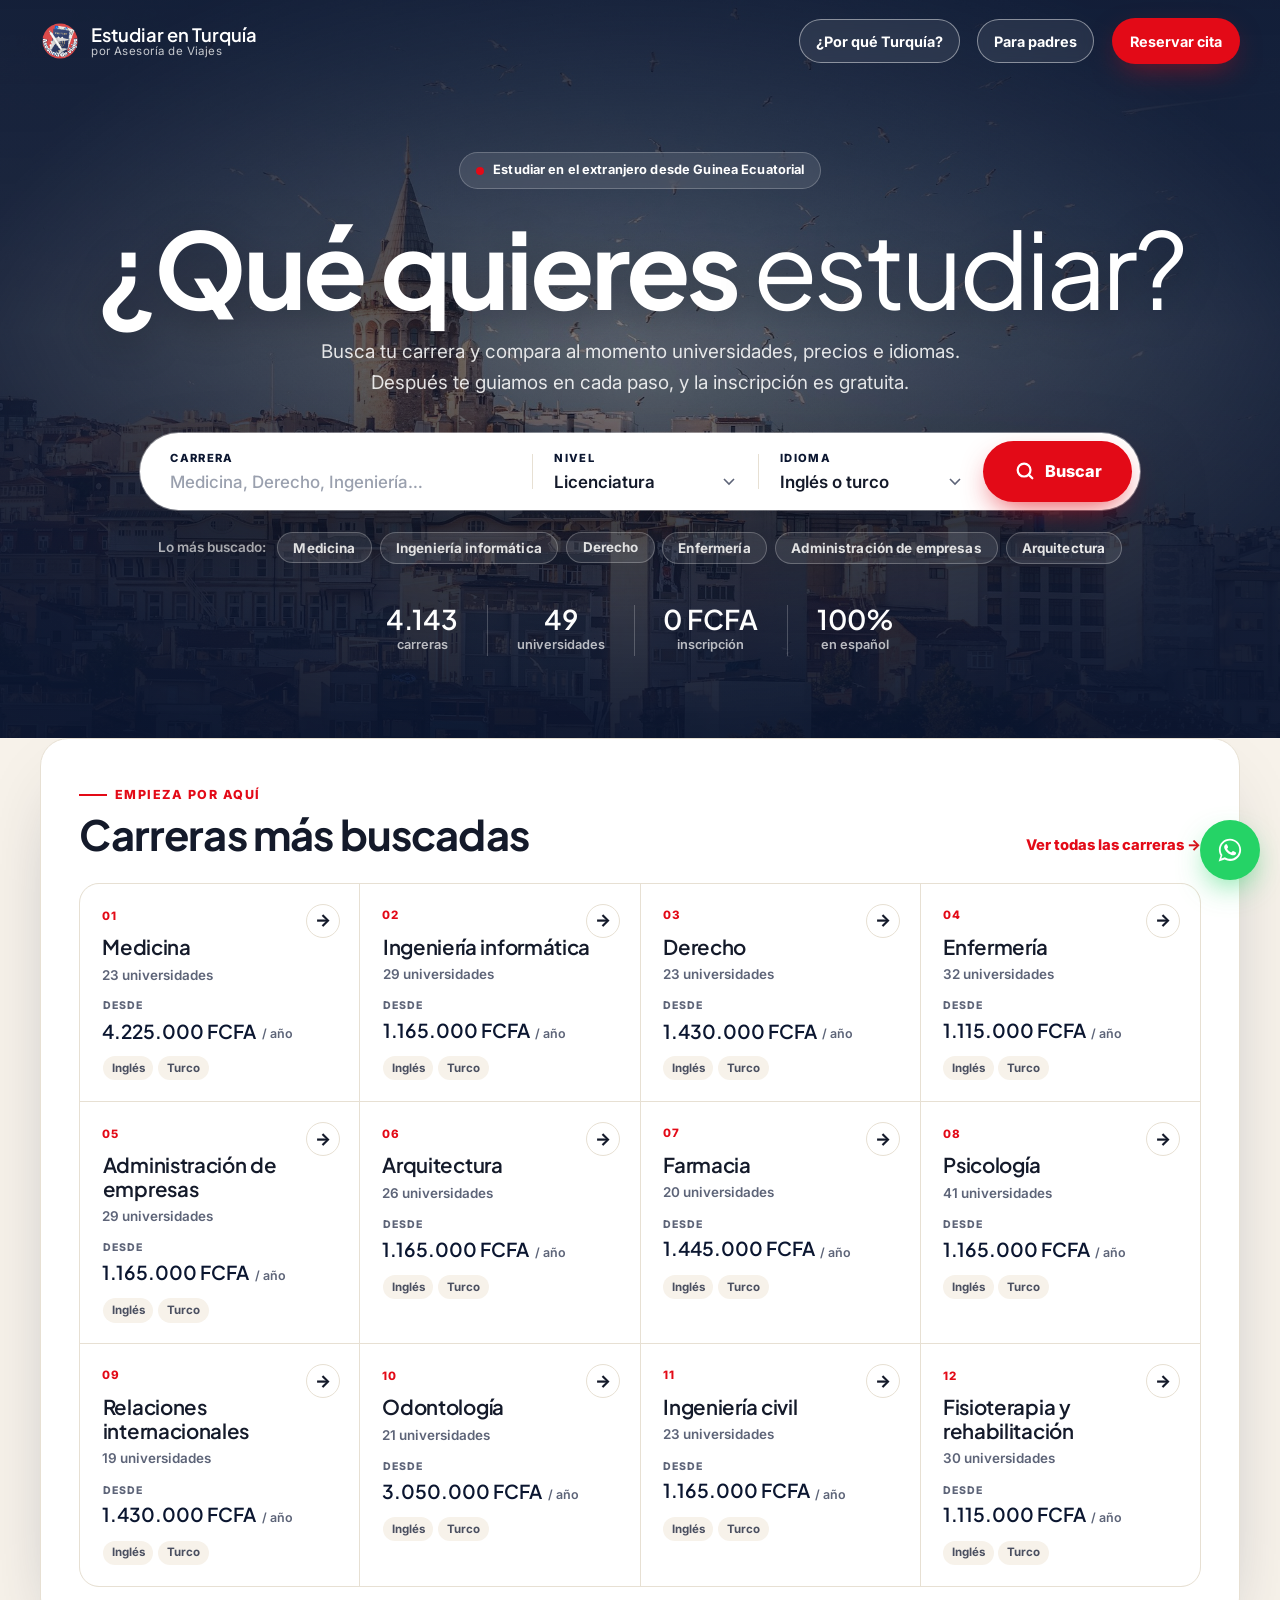
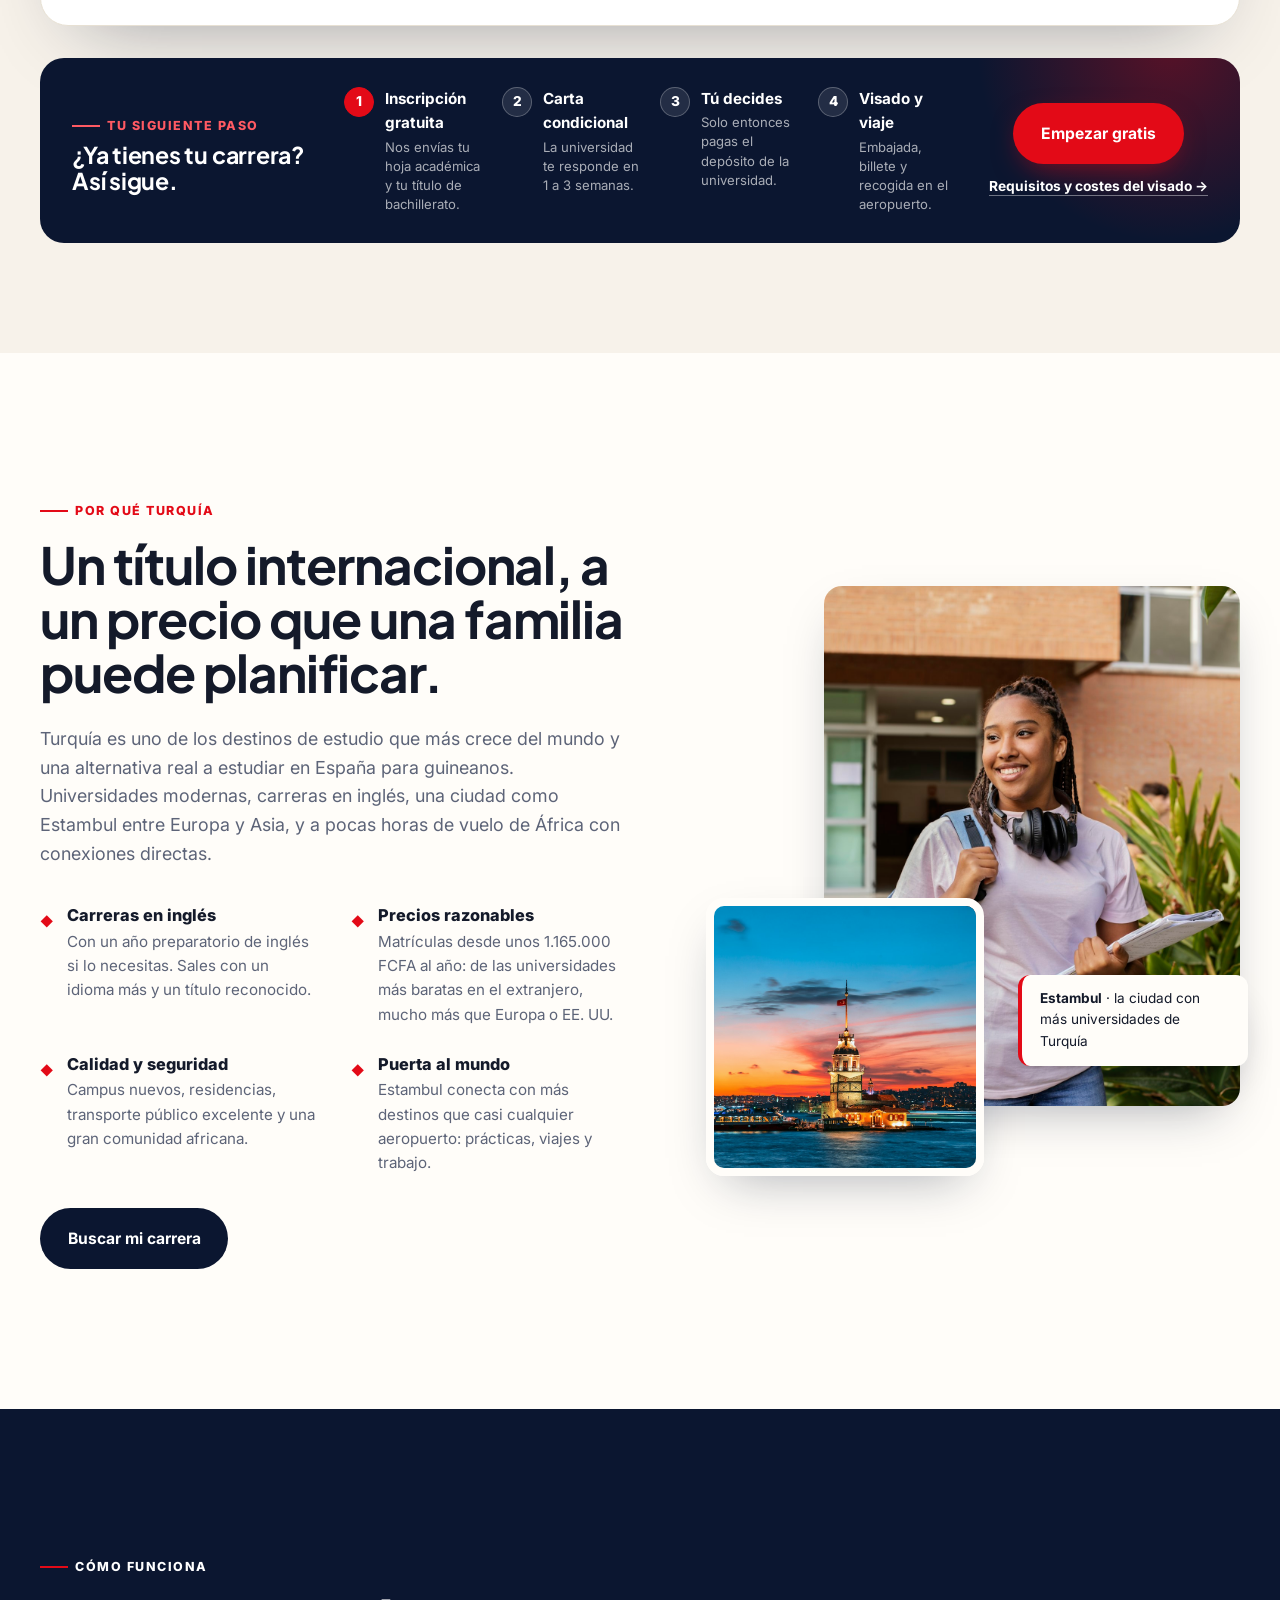
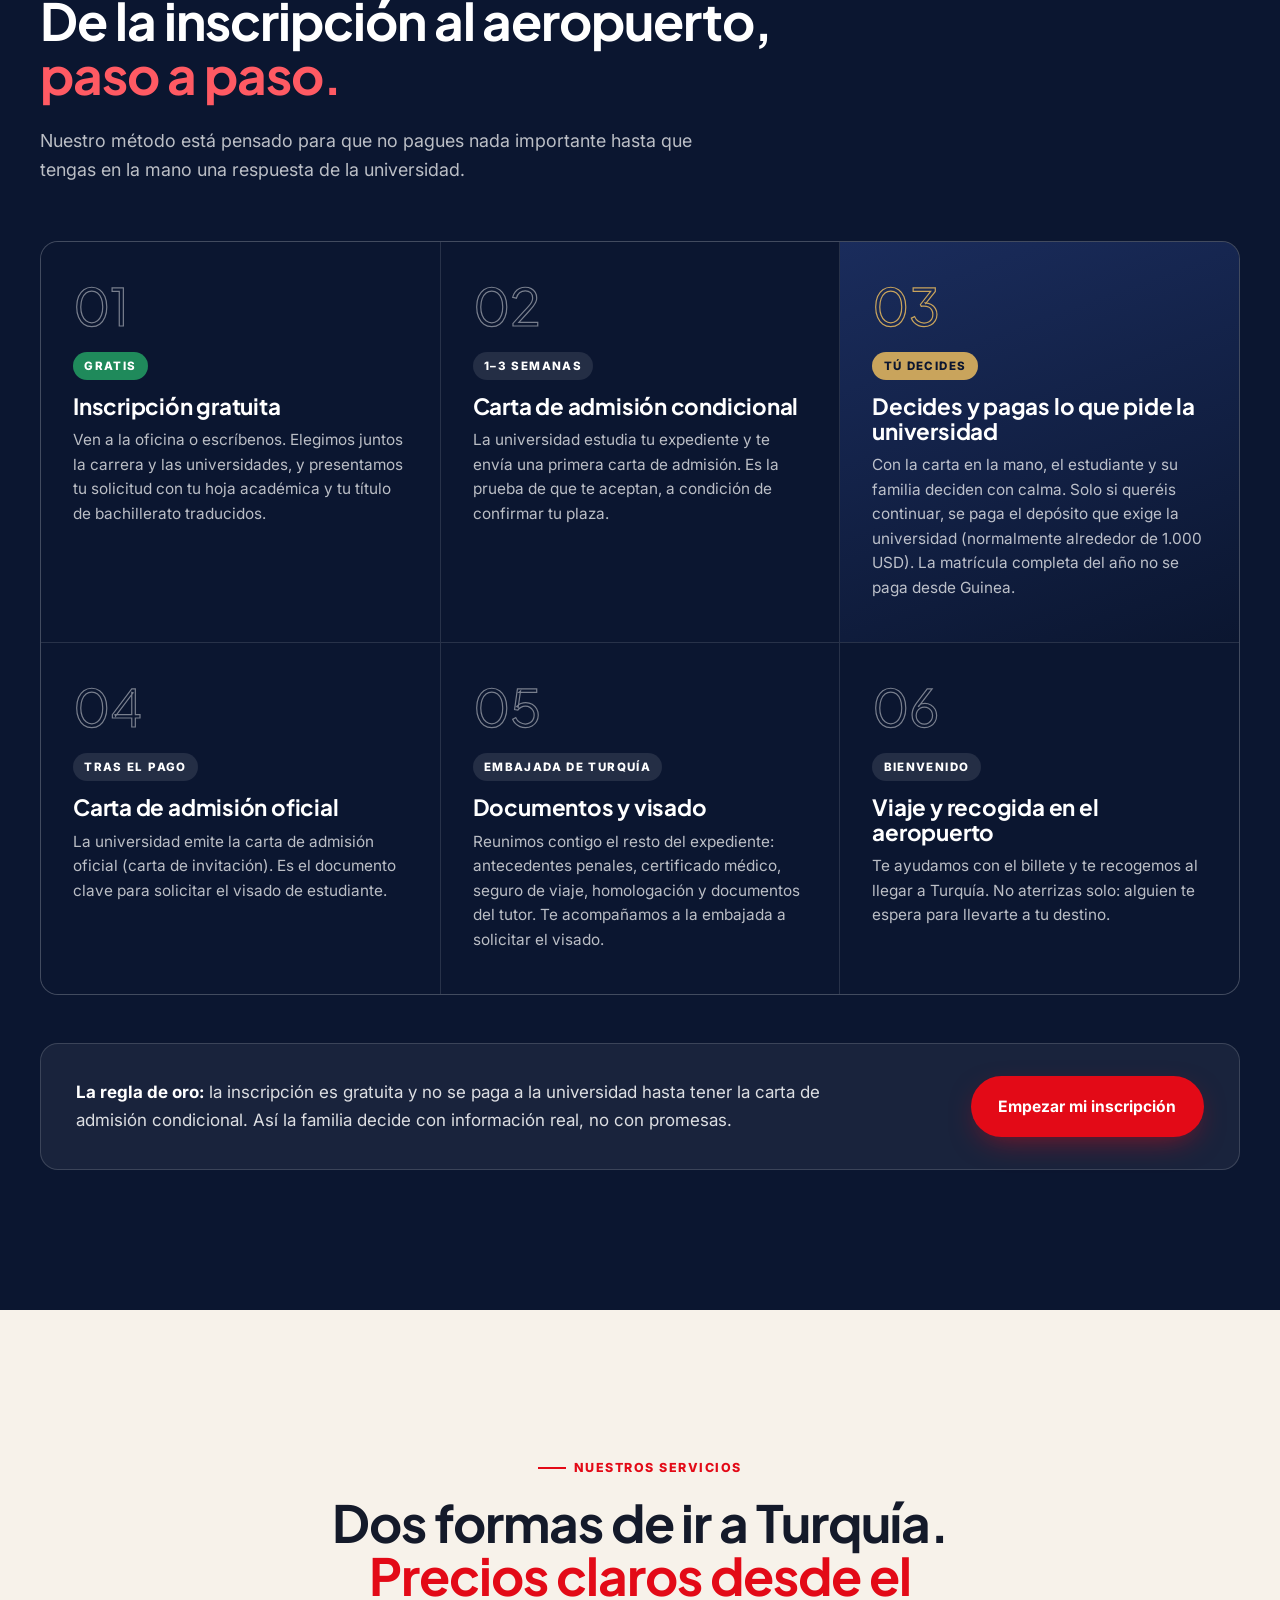
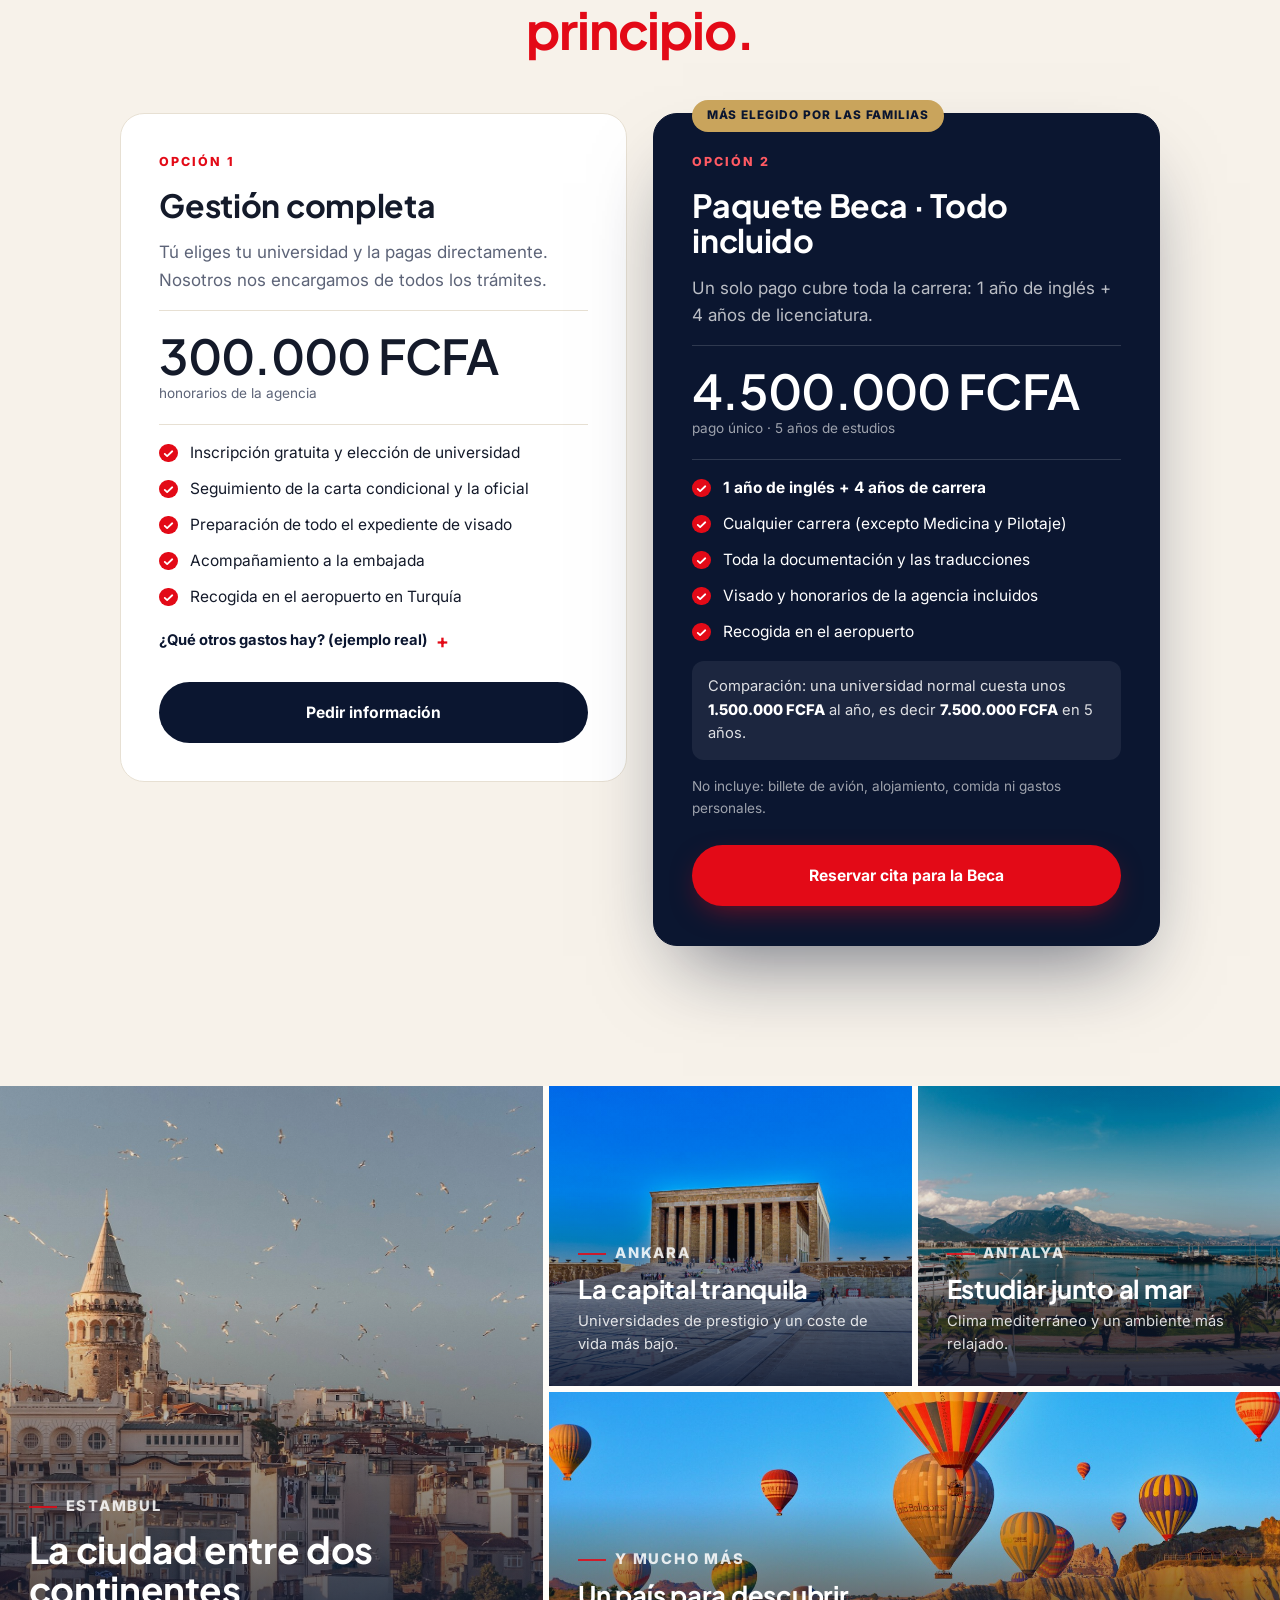
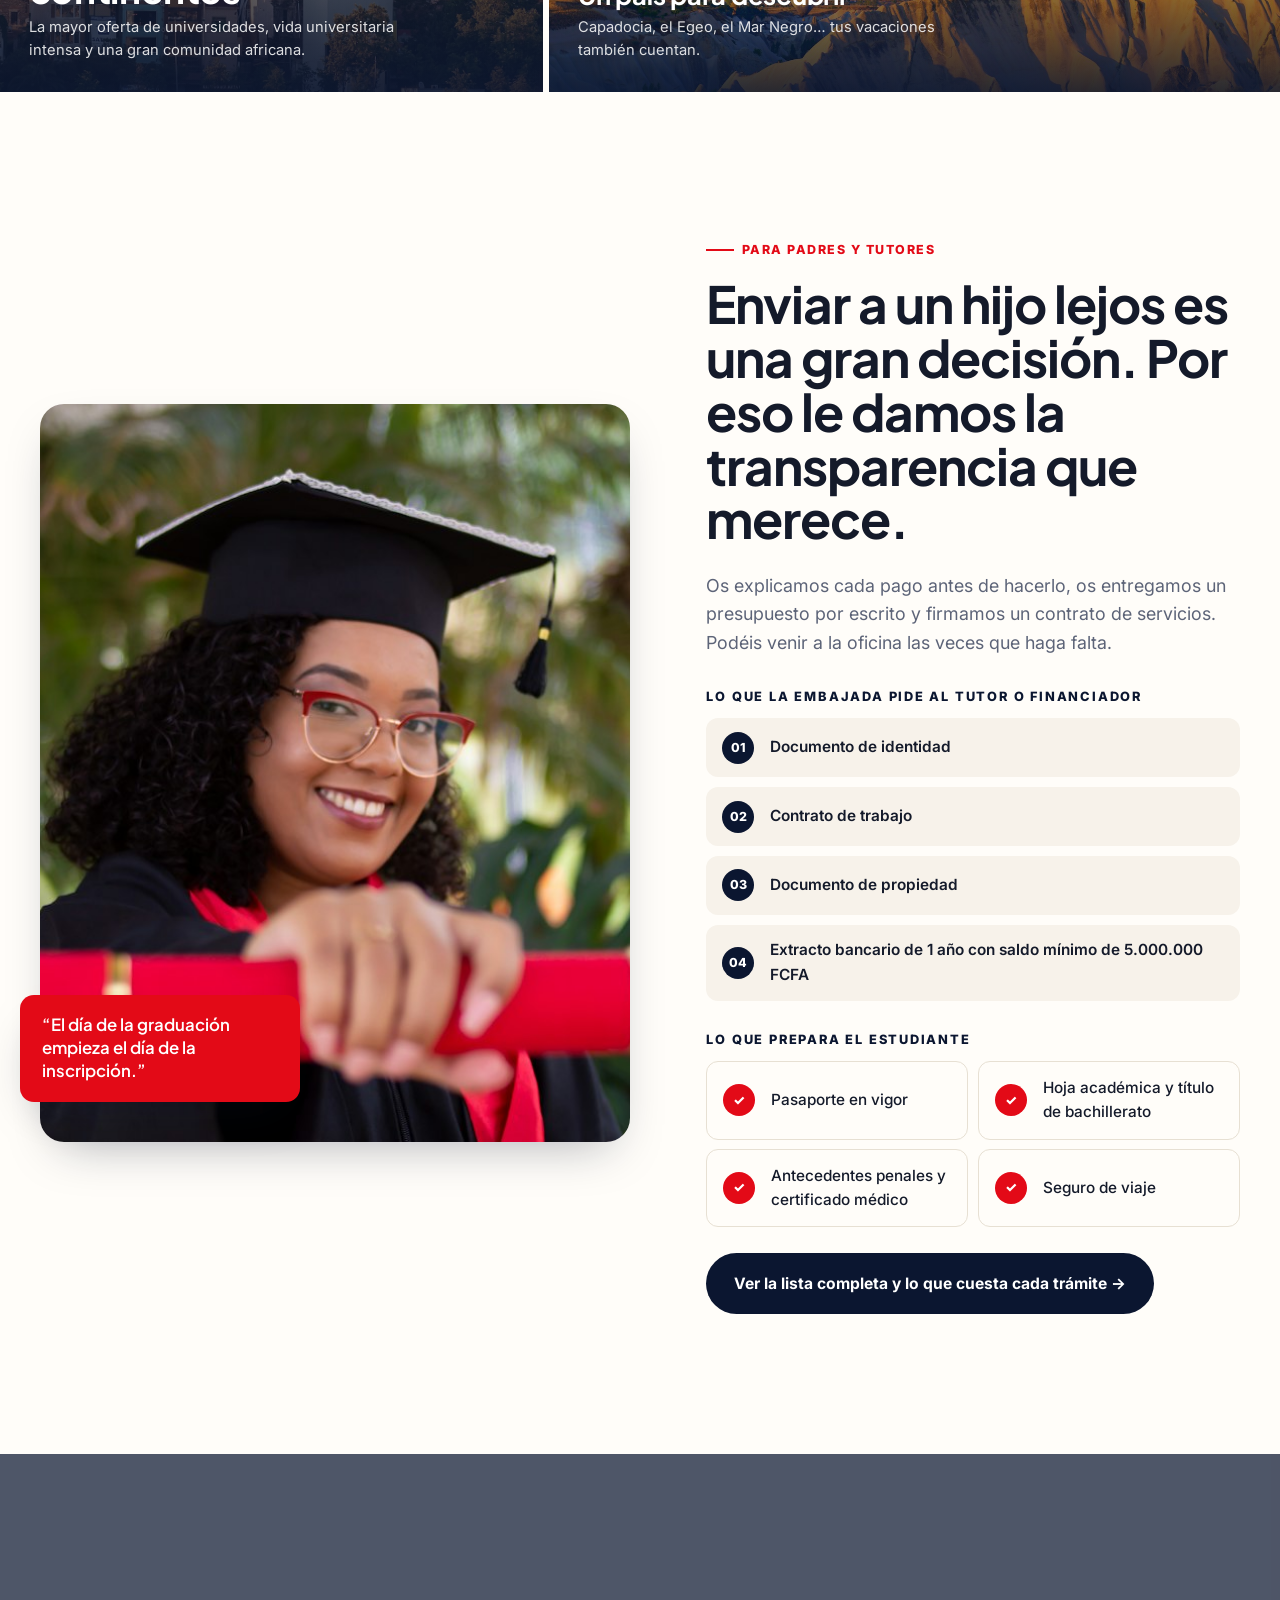
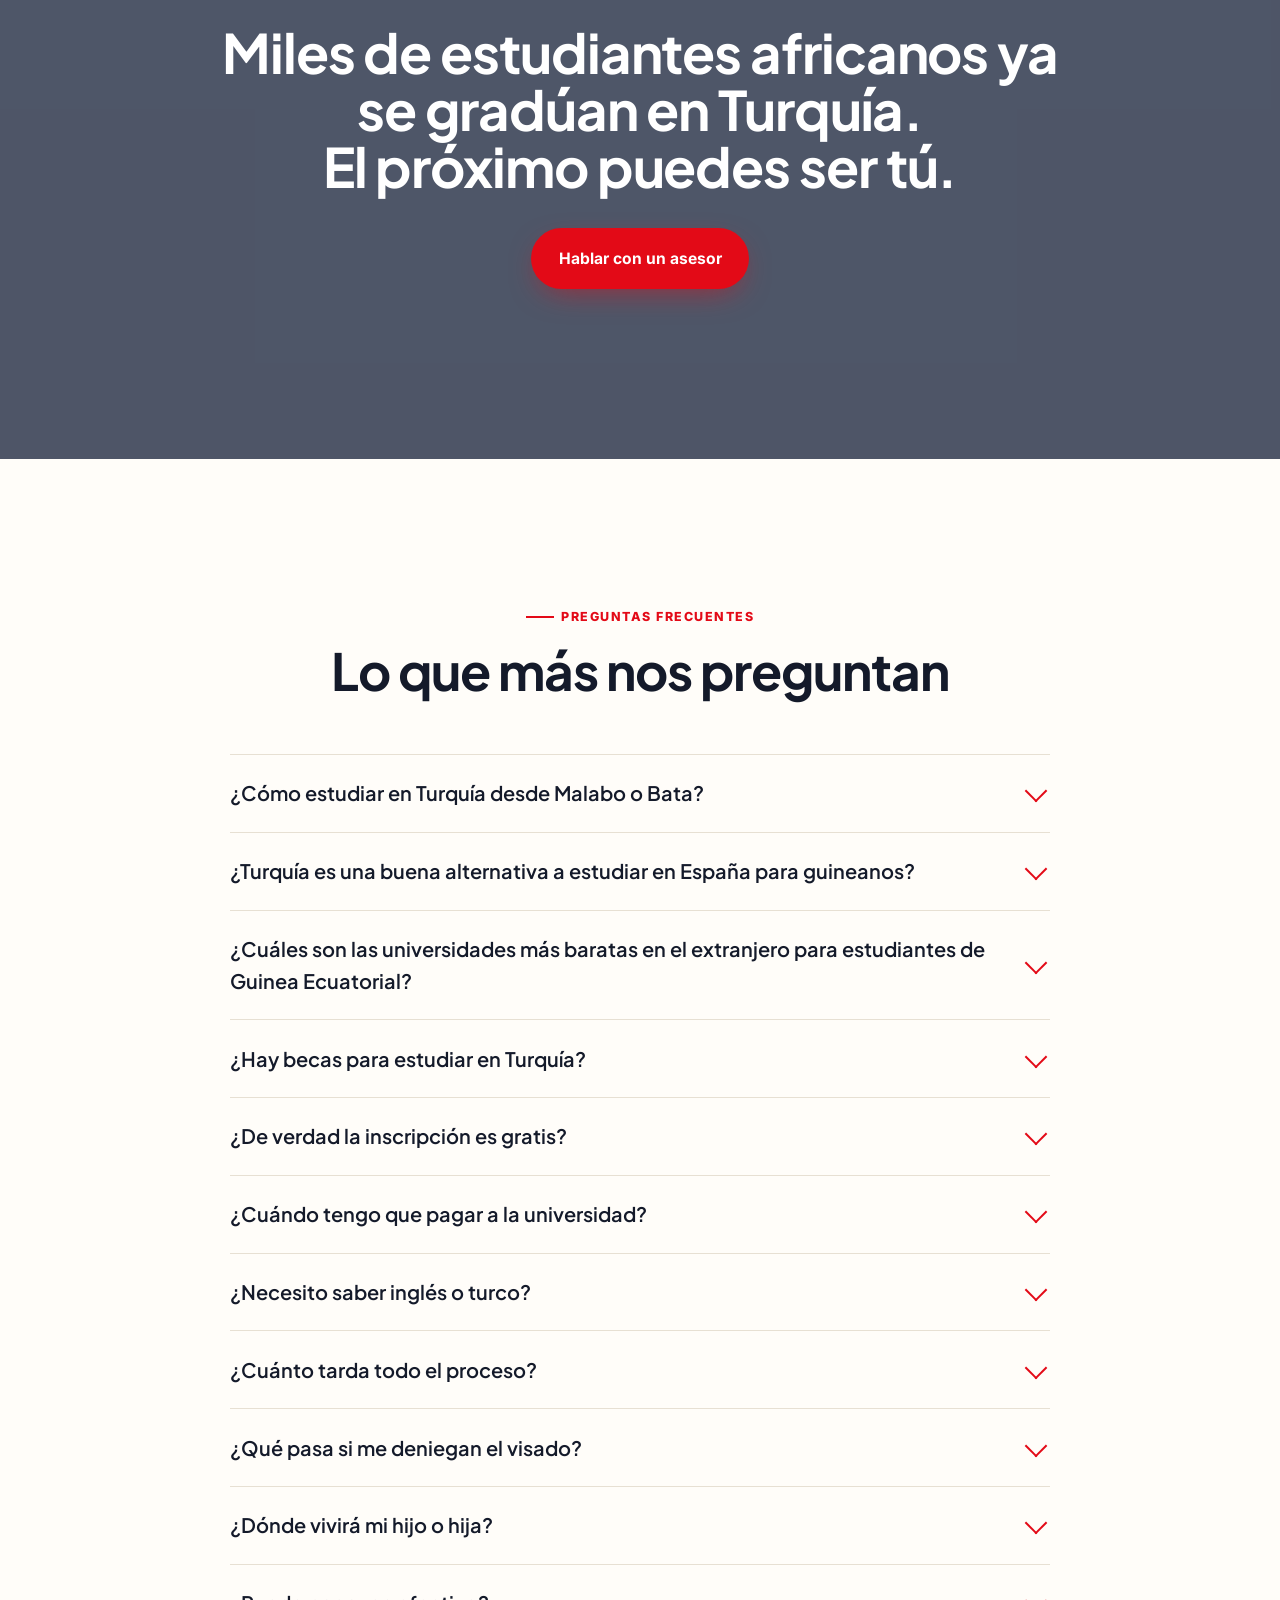
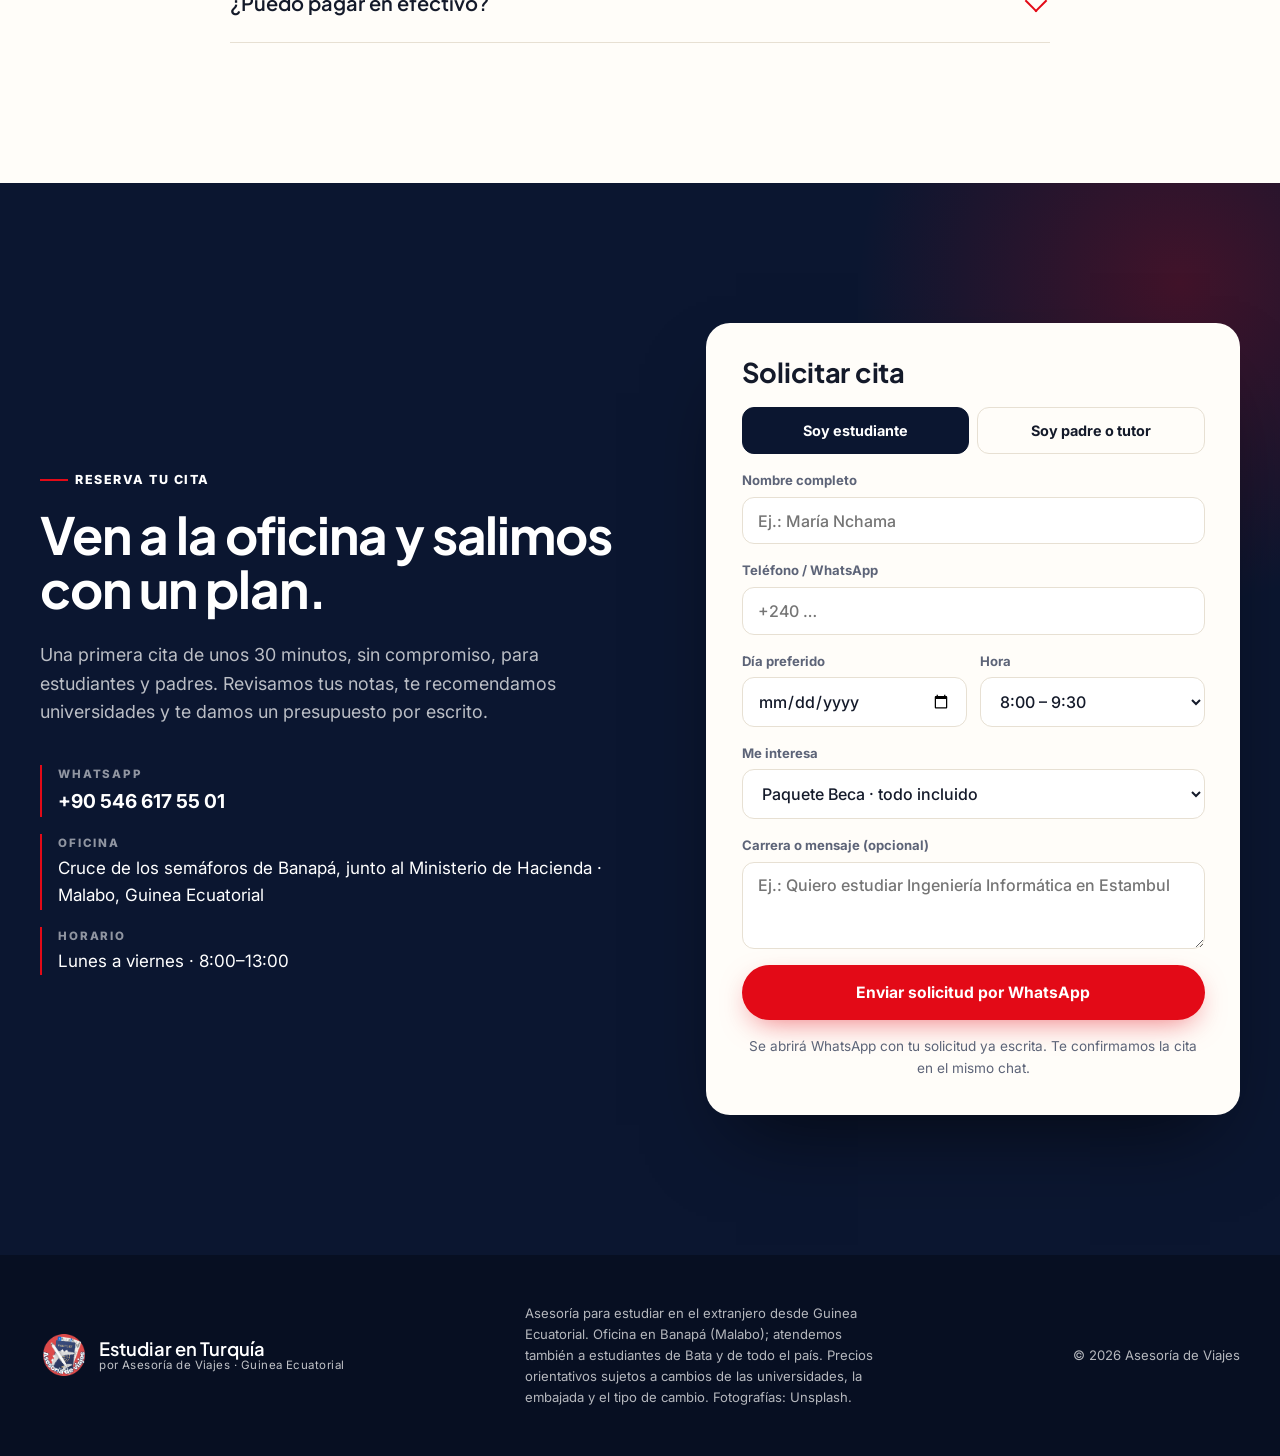
==== commit 1aa51d6b: "SEO: títulos y descripciones con búsquedas reales, datos estructurados (organización + FAQ), nuevas " ====
--- a/index.html
+++ b/index.html
@@ -3,11 +3,17 @@
 <head>
 <meta charset="utf-8">
 <meta name="viewport" content="width=device-width, initial-scale=1">
-<title>Estudiar en Turquía · Asesoría de Viajes</title>
-<meta name="description" content="Te acompañamos desde Guinea Ecuatorial hasta tu universidad en Turquía: inscripción gratuita, admisión, visado y recogida en el aeropuerto.">
-<meta property="og:title" content="Estudiar en Turquía · Asesoría de Viajes">
-<meta property="og:description" content="Admisión universitaria, visado y llegada a Turquía para estudiantes de Guinea Ecuatorial.">
-<meta property="og:image" content="img/hero-galata.jpg">
+<title>Estudiar en Turquía desde Guinea Ecuatorial | Admisión y Visado</title>
+<meta name="description" content="Estudiar en el extranjero desde Guinea Ecuatorial: universidades baratas en Turquía, precios en FCFA, admisión gratuita, visado y recogida en el aeropuerto. Oficina en Malabo (Banapá).">
+<link rel="canonical" href="https://turquia.mercadosemu.com/">
+<meta property="og:type" content="website">
+<meta property="og:locale" content="es_ES">
+<meta property="og:site_name" content="Estudiar en Turquía · Asesoría de Viajes">
+<meta property="og:url" content="https://turquia.mercadosemu.com/">
+<meta property="og:title" content="Estudiar en Turquía desde Guinea Ecuatorial | Admisión y Visado">
+<meta property="og:description" content="Universidades en Turquía con precios en FCFA, admisión gratuita, visado y llegada. Para estudiantes de Malabo, Bata y todo el país.">
+<meta property="og:image" content="https://turquia.mercadosemu.com/img/hero-galata.jpg">
+<meta name="twitter:card" content="summary_large_image">
 <meta name="theme-color" content="#0B1630">
 <link rel="icon" href="img/logo.png">
 <link rel="preconnect" href="https://fonts.googleapis.com">
@@ -15,6 +21,9 @@
 <link href="https://fonts.googleapis.com/css2?family=Inter:opsz,wght@14..32,400;14..32,500;14..32,600;14..32,700;14..32,800&family=Plus+Jakarta+Sans:wght@500;600;700;800&display=swap" rel="stylesheet">
 <link rel="preload" as="image" href="img/hero-galata.jpg">
 <link rel="stylesheet" href="styles.css">
+<script type="application/ld+json">{"@context": "https://schema.org", "@type": ["EducationalOrganization", "LocalBusiness"], "name": "Asesoría de Viajes · Estudiar en Turquía", "url": "https://turquia.mercadosemu.com/", "logo": "https://turquia.mercadosemu.com/img/logo.png", "image": "https://turquia.mercadosemu.com/img/hero-galata.jpg", "description": "Agencia que ayuda a estudiantes de Guinea Ecuatorial a estudiar en Turquía: admisión universitaria, visado de estudiante y recogida en el aeropuerto.", "telephone": "+905466175501", "address": {"@type": "PostalAddress", "streetAddress": "Cruce de los semáforos de Banapá, junto al Ministerio de Hacienda", "addressLocality": "Malabo", "addressCountry": "GQ"}, "openingHoursSpecification": [{"@type": "OpeningHoursSpecification", "dayOfWeek": ["Monday", "Tuesday", "Wednesday", "Thursday", "Friday"], "opens": "08:00", "closes": "13:00"}], "areaServed": [{"@type": "Country", "name": "Guinea Ecuatorial"}, {"@type": "City", "name": "Malabo"}, {"@type": "City", "name": "Bata"}], "knowsAbout": ["Estudiar en Turquía", "Estudiar en el extranjero desde Guinea Ecuatorial", "Visado de estudiante para Turquía", "Universidades baratas en el extranjero"]}</script>
+<script type="application/ld+json">{"@context": "https://schema.org", "@type": "FAQPage", "mainEntity": [{"@type": "Question", "name": "¿Cómo estudiar en Turquía desde Malabo o Bata?", "acceptedAnswer": {"@type": "Answer", "text": "Empiezas con una inscripción gratuita: nos envías tu hoja académica y tu bachillerato, y pedimos tu admisión a la universidad. Si vives en Malabo, puedes venir a nuestra oficina en Banapá. Si vives en Bata o en otra ciudad, hacemos casi todo por WhatsApp y solo necesitas venir para los trámites finales del visado. Te acompañamos hasta que te recogen en el aeropuerto en Turquía."}}, {"@type": "Question", "name": "¿Turquía es una buena alternativa a estudiar en España para guineanos?", "acceptedAnswer": {"@type": "Answer", "text": "Para muchas familias, sí. Las matrículas en Turquía suelen ser más bajas que en España, hay muchas carreras en inglés con un año preparatorio de idioma, y la admisión es rápida: la carta condicional llega en pocas semanas. Es una opción real para estudiar en el extranjero desde Guinea Ecuatorial sin depender solo de España."}}, {"@type": "Question", "name": "¿Cuáles son las universidades más baratas en el extranjero para estudiantes de Guinea Ecuatorial?", "acceptedAnswer": {"@type": "Answer", "text": "Turquía tiene algunas de las universidades más baratas en el extranjero con títulos reconocidos: hay matrículas desde unos 1.165.000 FCFA al año. En nuestro buscador puedes ver miles de carreras con su precio en FCFA y USD y compararlas."}}, {"@type": "Question", "name": "¿Hay becas para estudiar en Turquía?", "acceptedAnswer": {"@type": "Answer", "text": "Sí. Muchas universidades privadas aplican descuentos (becas) sobre la matrícula, que ya ves en el buscador junto al precio original. Además, nuestro Paquete Beca incluye la universidad y todos los trámites por un precio cerrado."}}, {"@type": "Question", "name": "¿De verdad la inscripción es gratis?", "acceptedAnswer": {"@type": "Answer", "text": "Sí. Presentar tu solicitud a la universidad no tiene coste. Solo pagarás la traducción de tu hoja académica y del bachillerato, que la universidad necesita para estudiar tu expediente."}}, {"@type": "Question", "name": "¿Cuándo tengo que pagar a la universidad?", "acceptedAnswer": {"@type": "Answer", "text": "Solo después de recibir la carta de admisión condicional, y solo si decides continuar. Lo que se paga es el depósito que pide la universidad para emitir la carta oficial (normalmente unos 1.000 USD). La matrícula completa no se paga desde Guinea."}}, {"@type": "Question", "name": "¿Necesito saber inglés o turco?", "acceptedAnswer": {"@type": "Answer", "text": "No es obligatorio al empezar. Muchas universidades ofrecen un año preparatorio de inglés, que ya está incluido en nuestro Paquete Beca."}}, {"@type": "Question", "name": "¿Cuánto tarda todo el proceso?", "acceptedAnswer": {"@type": "Answer", "text": "Lo normal es entre 1 y 3 meses desde la inscripción hasta el visado, según la universidad y la embajada. Te recomendamos empezar al menos 3 meses antes del inicio del curso (septiembre o febrero)."}}, {"@type": "Question", "name": "¿Qué pasa si me deniegan el visado?", "acceptedAnswer": {"@type": "Answer", "text": "Preparamos el expediente con mucho cuidado para evitarlo. Si ocurre, analizamos el motivo contigo y vemos las opciones para volver a presentar la solicitud. Te lo explicamos todo por escrito en el contrato."}}, {"@type": "Question", "name": "¿Dónde vivirá mi hijo o hija?", "acceptedAnswer": {"@type": "Answer", "text": "Las universidades tienen residencias y hay pisos compartidos de estudiantes. Os orientamos según el presupuesto de la familia. El alojamiento no está incluido en nuestros precios."}}, {"@type": "Question", "name": "¿Puedo pagar en efectivo?", "acceptedAnswer": {"@type": "Answer", "text": "Sí. Los pagos a la agencia se hacen en la oficina, en francos CFA, y siempre con recibo."}}]}</script>
+
 </head>
 <body>
 
@@ -48,7 +57,7 @@
       <a href="#padres">Para padres</a>
       <a href="#cita" class="hs__quick--red">Reservar cita</a>
     </div>
-    <p class="hs__kicker"><span class="dot"></span> Universidades en Turquía para estudiantes de Guinea Ecuatorial</p>
+    <p class="hs__kicker"><span class="dot"></span> Estudiar en el extranjero desde Guinea Ecuatorial</p>
     <h1>¿Qué quieres <em>estudiar?</em></h1>
     <p class="hs__lead">Busca tu carrera y compara al momento universidades, precios e idiomas. Después te guiamos en cada paso, y la inscripción es gratuita.</p>
 
@@ -201,10 +210,10 @@
       <div class="split__text reveal">
         <p class="eyebrow">Por qué Turquía</p>
         <h2>Un título internacional, a un precio que una familia puede planificar.</h2>
-        <p class="lead">Turquía es uno de los destinos de estudio que más crece del mundo. Universidades modernas, carreras en inglés, una ciudad como Estambul entre Europa y Asia, y a pocas horas de vuelo de África con conexiones directas.</p>
+        <p class="lead">Turquía es uno de los destinos de estudio que más crece del mundo y una alternativa real a estudiar en España para guineanos. Universidades modernas, carreras en inglés, una ciudad como Estambul entre Europa y Asia, y a pocas horas de vuelo de África con conexiones directas.</p>
         <div class="why">
           <div class="why__item"><span class="why__ico">◆</span><div><h3>Carreras en inglés</h3><p>Con un año preparatorio de inglés si lo necesitas. Sales con un idioma más y un título reconocido.</p></div></div>
-          <div class="why__item"><span class="why__ico">◆</span><div><h3>Precios razonables</h3><p>Matrículas desde unos 1.165.000 FCFA al año, mucho más asequibles que en Europa o EE. UU.</p></div></div>
+          <div class="why__item"><span class="why__ico">◆</span><div><h3>Precios razonables</h3><p>Matrículas desde unos 1.165.000 FCFA al año: de las universidades más baratas en el extranjero, mucho más que Europa o EE. UU.</p></div></div>
           <div class="why__item"><span class="why__ico">◆</span><div><h3>Calidad y seguridad</h3><p>Campus nuevos, residencias, transporte público excelente y una gran comunidad africana.</p></div></div>
           <div class="why__item"><span class="why__ico">◆</span><div><h3>Puerta al mundo</h3><p>Estambul conecta con más destinos que casi cualquier aeropuerto: prácticas, viajes y trabajo.</p></div></div>
         </div>
@@ -415,6 +424,10 @@
       <h2>Lo que más nos preguntan</h2>
     </div>
     <div class="faq reveal">
+      <details><summary>¿Cómo estudiar en Turquía desde Malabo o Bata?</summary><p>Empiezas con una inscripción gratuita: nos envías tu hoja académica y tu bachillerato, y pedimos tu admisión a la universidad. Si vives en Malabo, puedes venir a nuestra oficina en Banapá. Si vives en Bata o en otra ciudad, hacemos casi todo por WhatsApp y solo necesitas venir para los trámites finales del visado. Te acompañamos hasta que te recogen en el aeropuerto en Turquía.</p></details>
+      <details><summary>¿Turquía es una buena alternativa a estudiar en España para guineanos?</summary><p>Para muchas familias, sí. Las matrículas en Turquía suelen ser más bajas que en España, hay muchas carreras en inglés con un año preparatorio de idioma, y la admisión es rápida: la carta condicional llega en pocas semanas. Es una opción real para estudiar en el extranjero desde Guinea Ecuatorial sin depender solo de España.</p></details>
+      <details><summary>¿Cuáles son las universidades más baratas en el extranjero para estudiantes de Guinea Ecuatorial?</summary><p>Turquía tiene algunas de las universidades más baratas en el extranjero con títulos reconocidos: hay matrículas desde unos 1.165.000 FCFA al año. En nuestro buscador puedes ver miles de carreras con su precio en FCFA y USD y compararlas.</p></details>
+      <details><summary>¿Hay becas para estudiar en Turquía?</summary><p>Sí. Muchas universidades privadas aplican descuentos (becas) sobre la matrícula, que ya ves en el buscador junto al precio original. Además, nuestro Paquete Beca incluye la universidad y todos los trámites por un precio cerrado.</p></details>
       <details><summary>¿De verdad la inscripción es gratis?</summary><p>Sí. Presentar tu solicitud a la universidad no tiene coste. Solo pagarás la traducción de tu hoja académica y del bachillerato, que la universidad necesita para estudiar tu expediente.</p></details>
       <details><summary>¿Cuándo tengo que pagar a la universidad?</summary><p>Solo después de recibir la carta de admisión condicional, y solo si decides continuar. Lo que se paga es el depósito que pide la universidad para emitir la carta oficial (normalmente unos 1.000 USD). La matrícula completa no se paga desde Guinea.</p></details>
       <details><summary>¿Necesito saber inglés o turco?</summary><p>No es obligatorio al empezar. Muchas universidades ofrecen un año preparatorio de inglés, que ya está incluido en nuestro Paquete Beca.</p></details>
@@ -470,7 +483,7 @@
       <img src="img/logo.png" alt="" width="48" height="48">
       <span><strong>Estudiar en Turquía</strong><small>por Asesoría de Viajes · Guinea Ecuatorial</small></span>
     </div>
-    <p class="foot__note">Precios orientativos sujetos a cambios de las universidades, la embajada y el tipo de cambio. Fotografías: Unsplash.</p>
+    <p class="foot__note">Asesoría para estudiar en el extranjero desde Guinea Ecuatorial. Oficina en Banapá (Malabo); atendemos también a estudiantes de Bata y de todo el país. Precios orientativos sujetos a cambios de las universidades, la embajada y el tipo de cambio. Fotografías: Unsplash.</p>
     <p class="foot__copy">© <span id="year"></span> Asesoría de Viajes</p>
   </div>
 </footer>
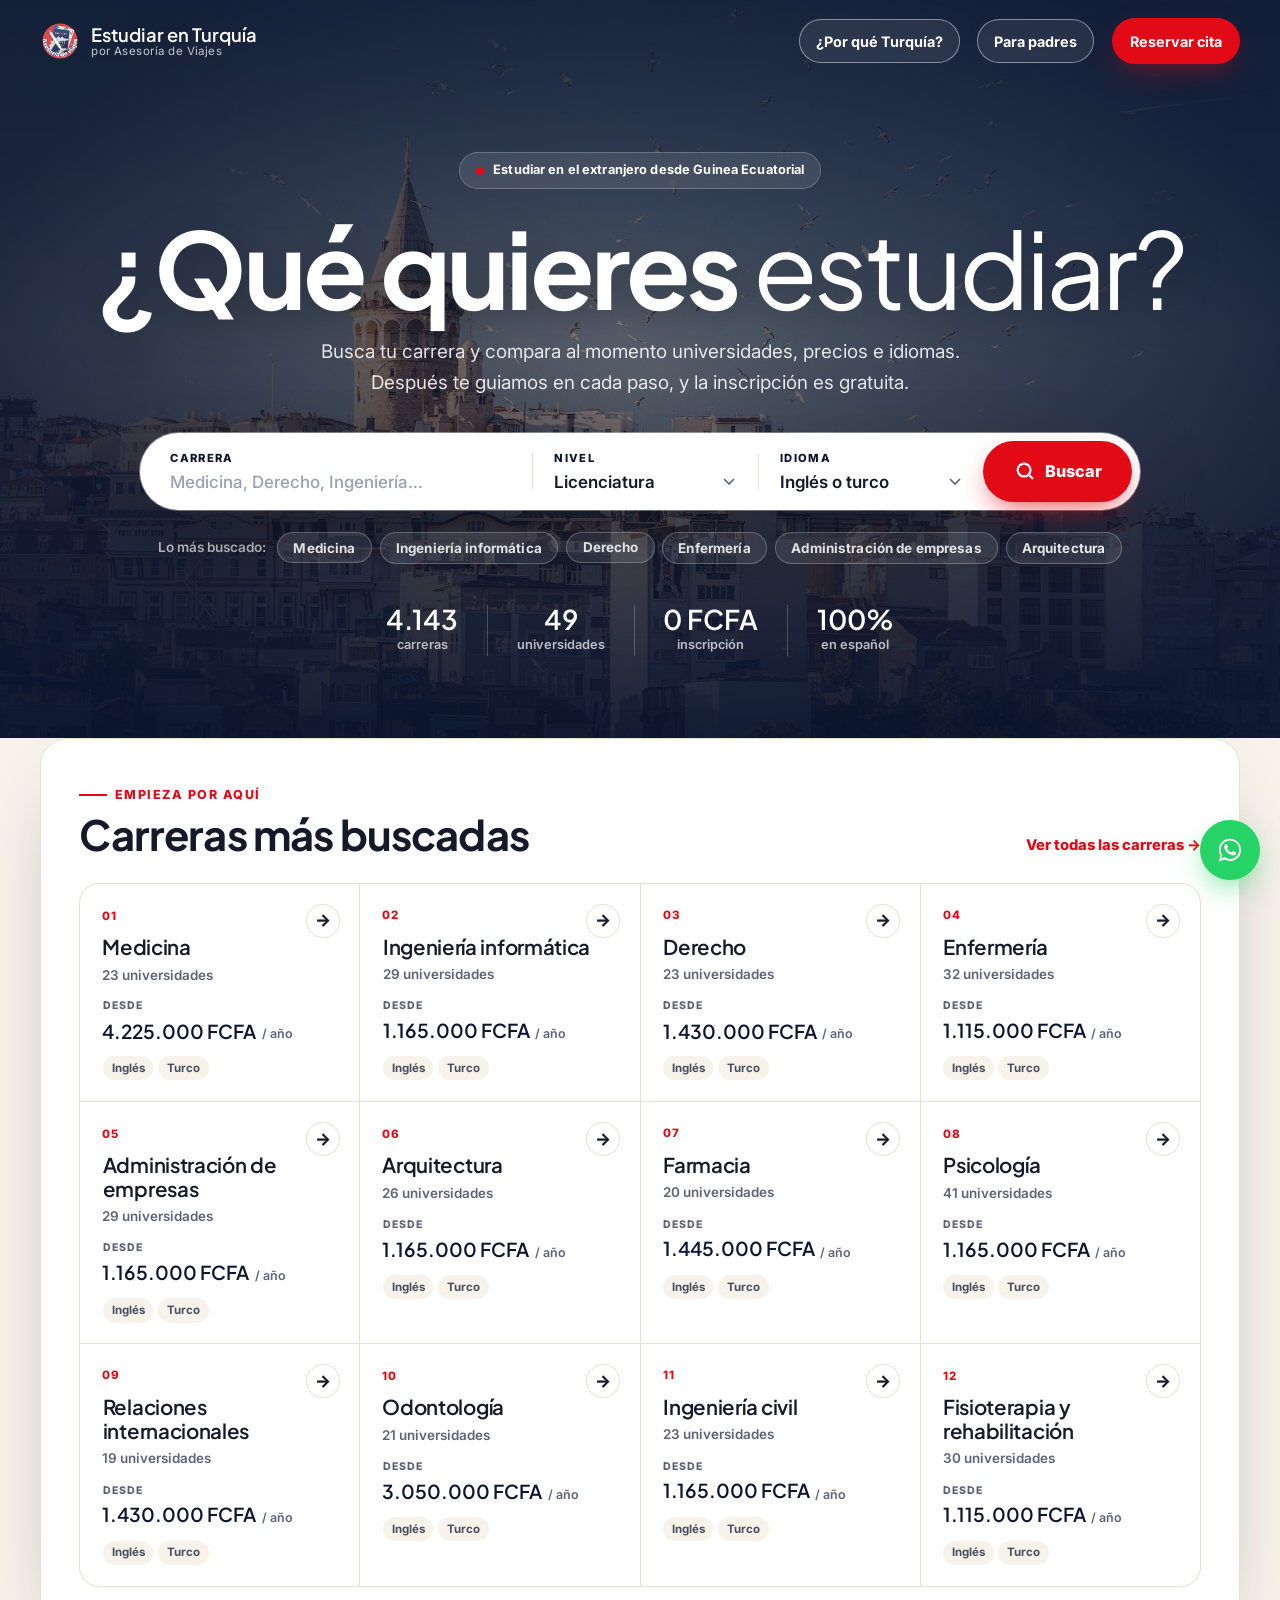
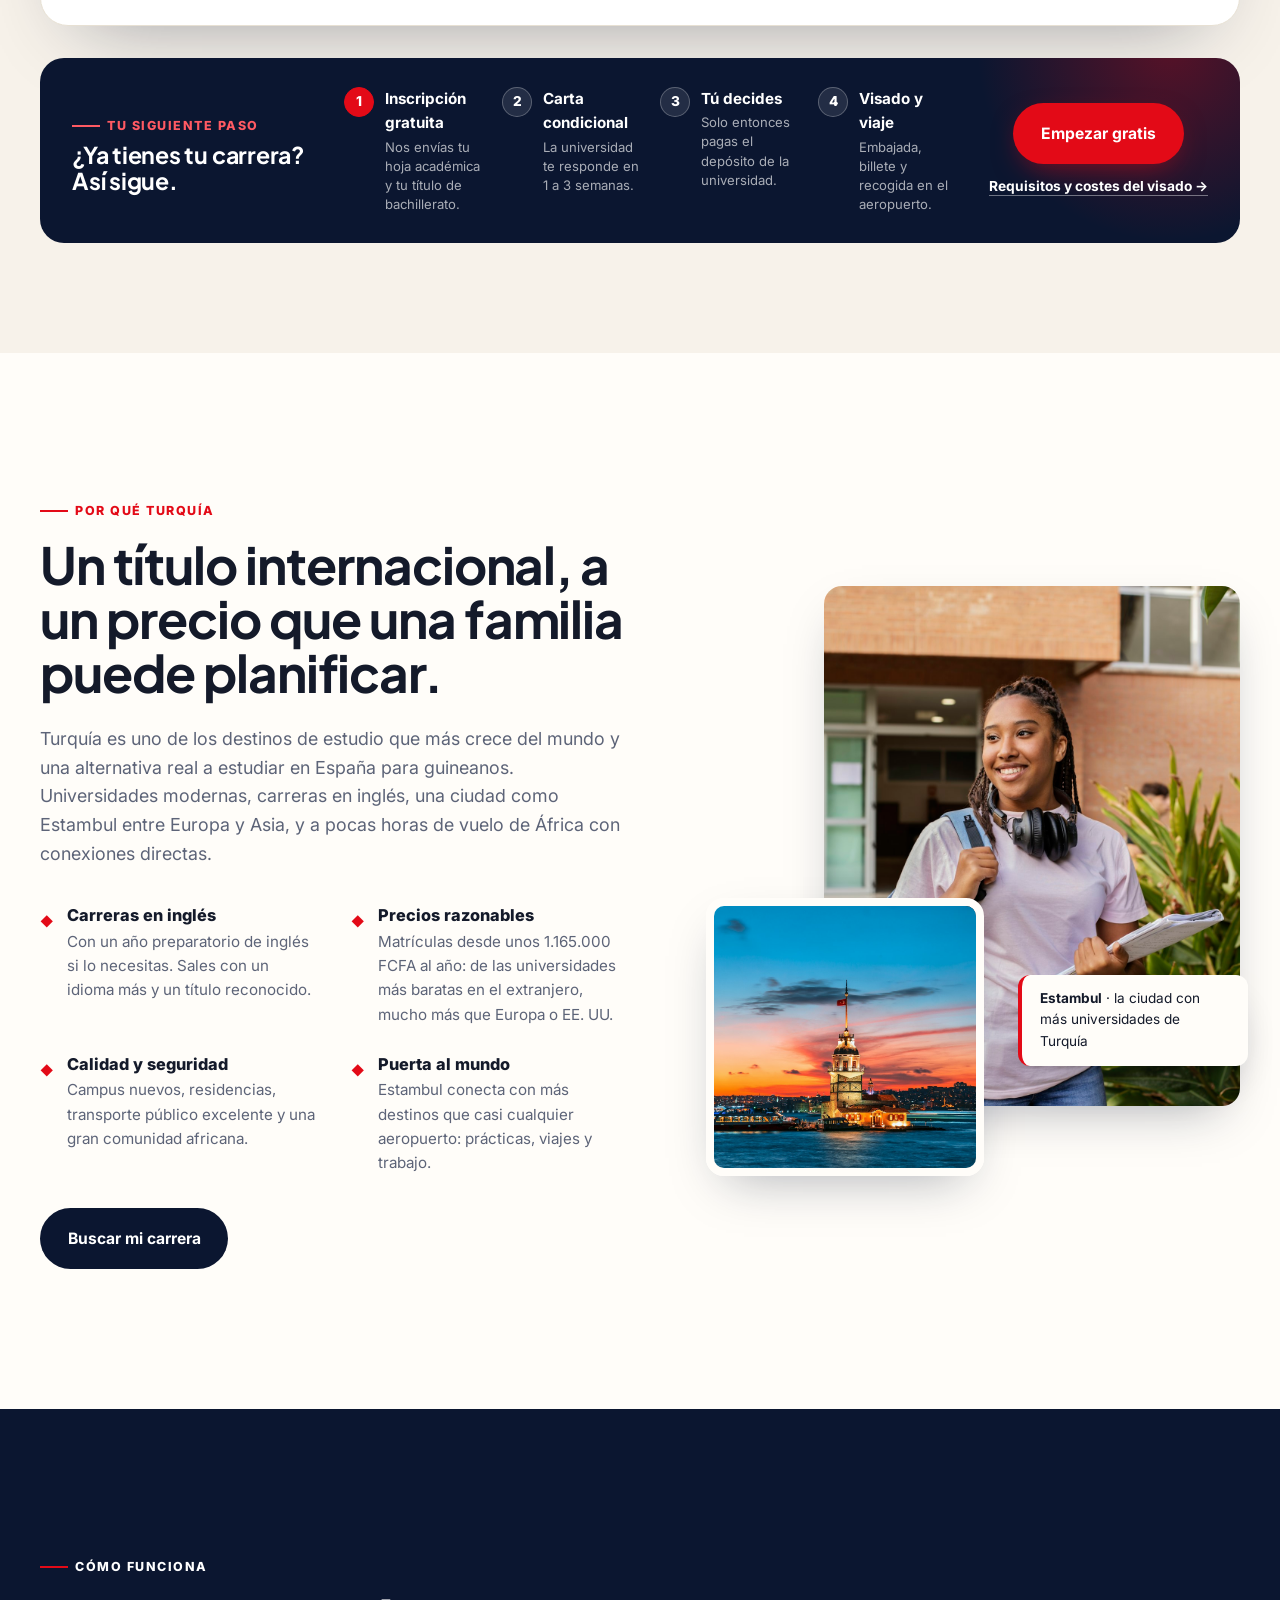
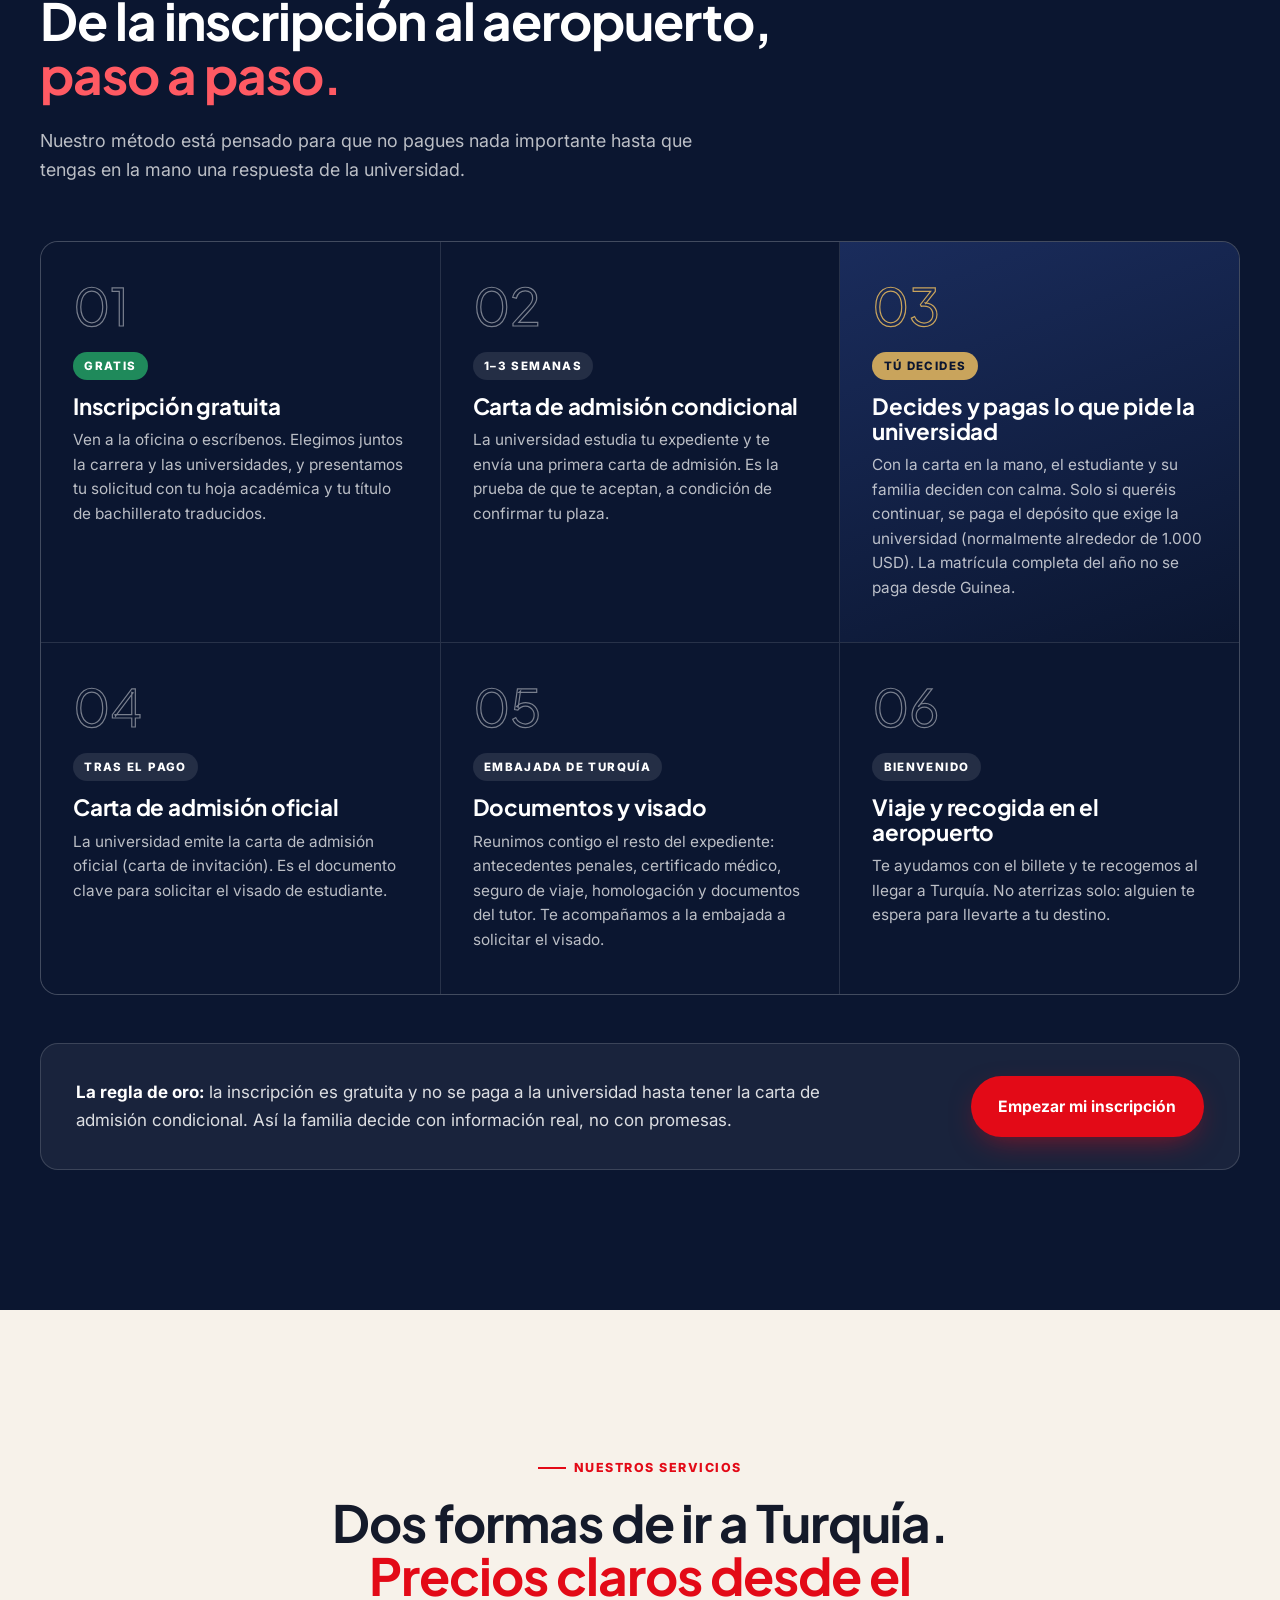
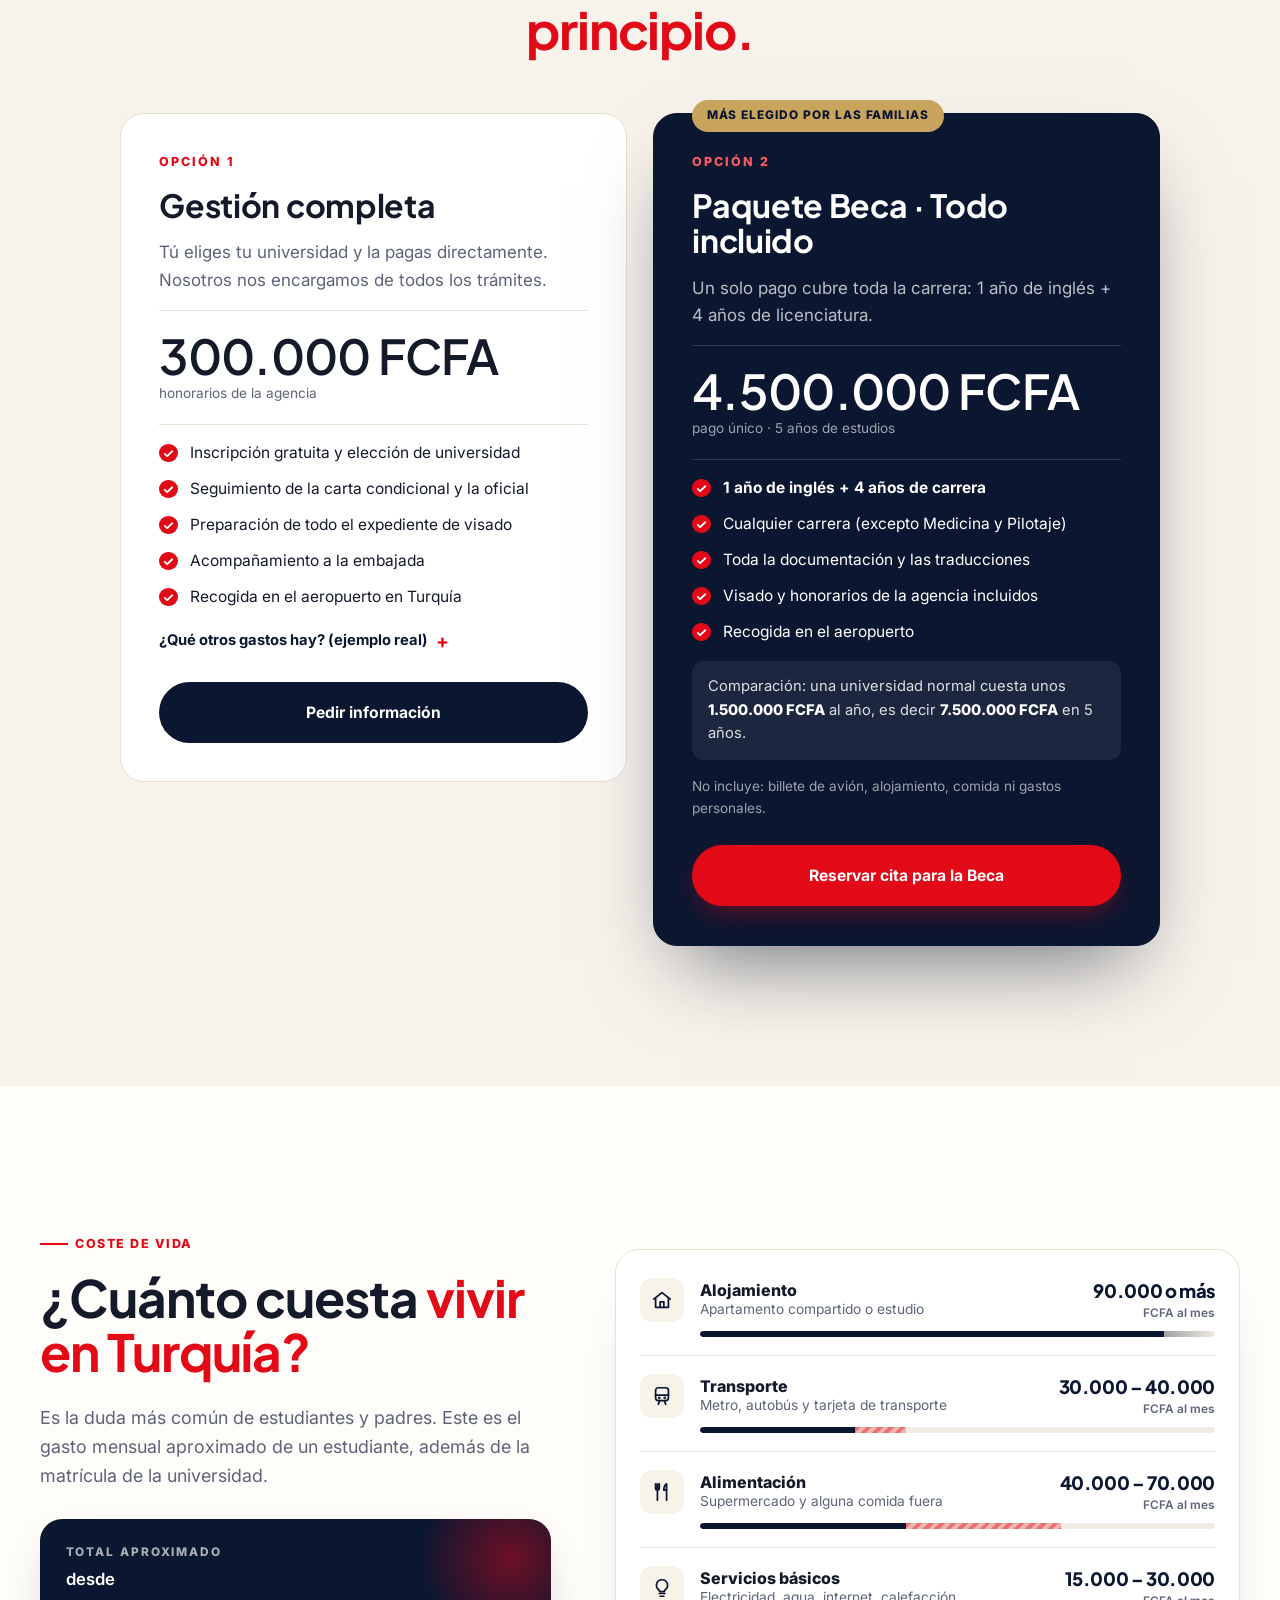
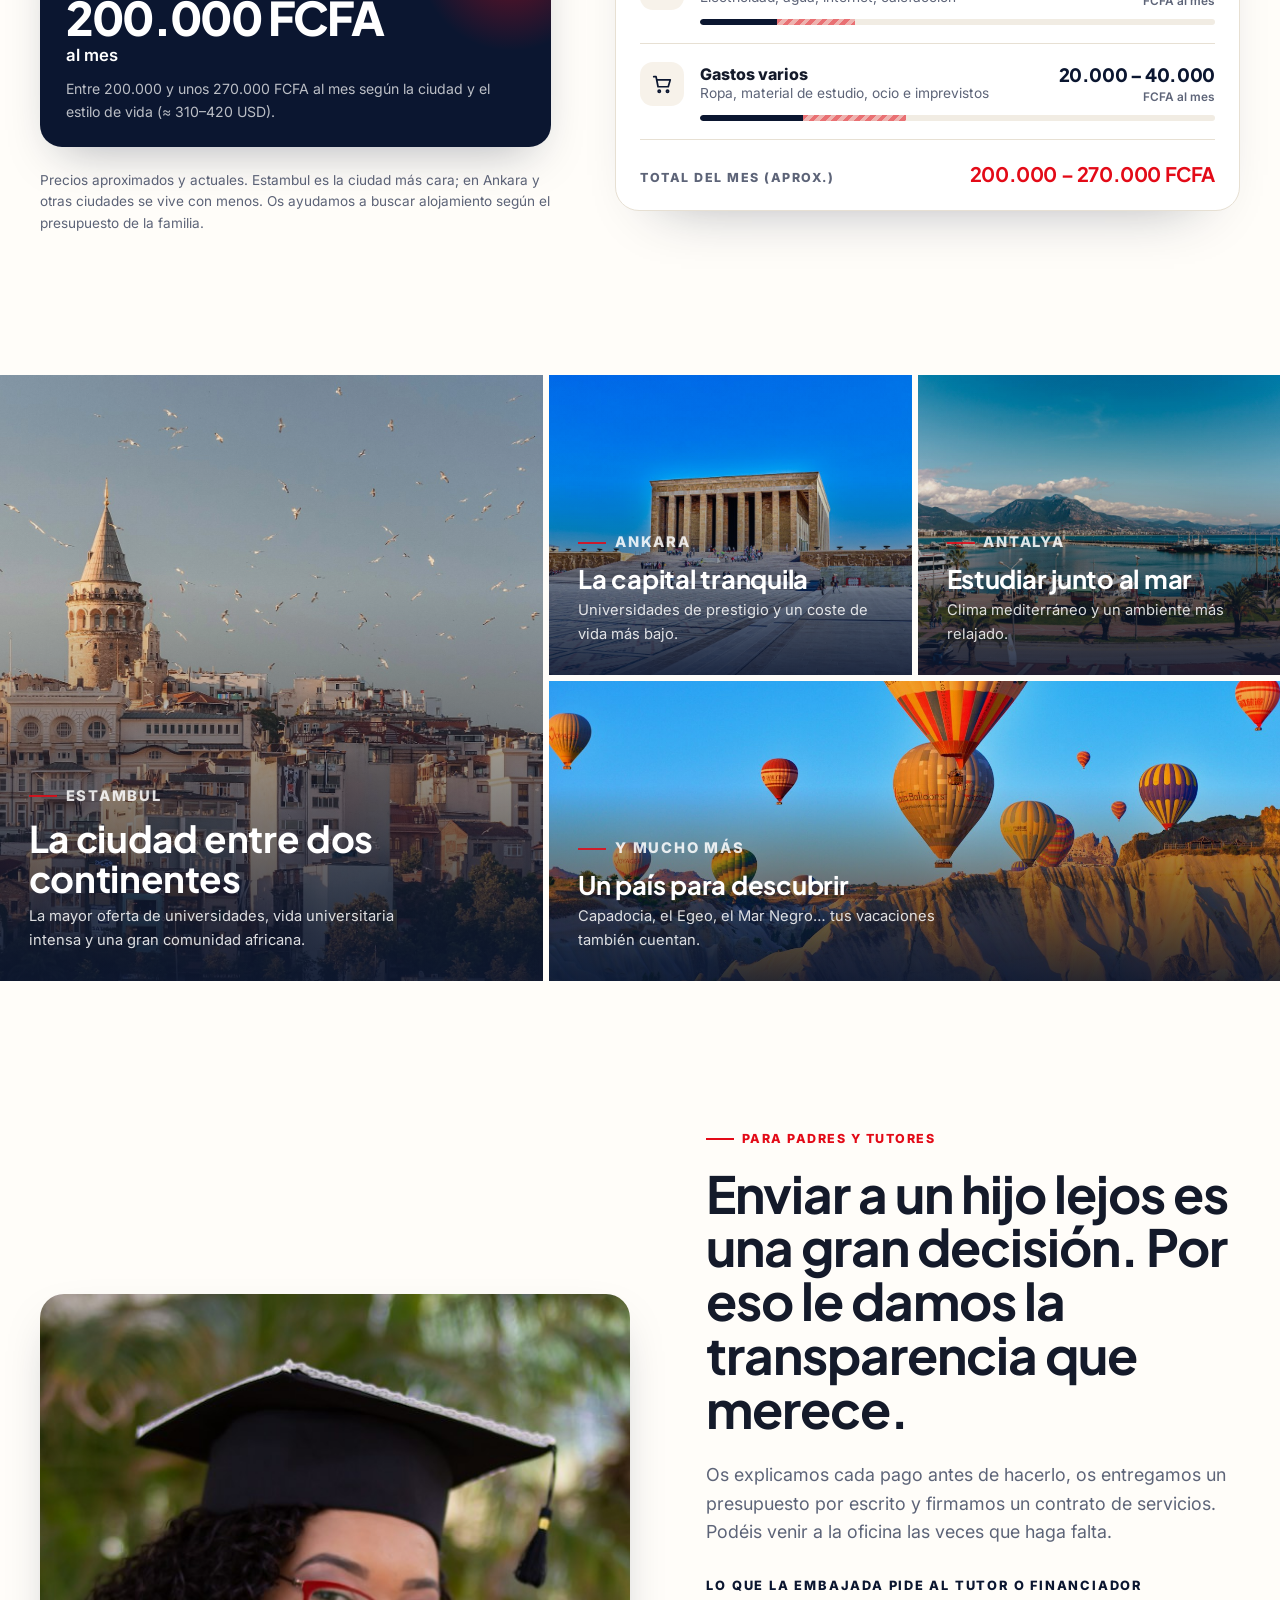
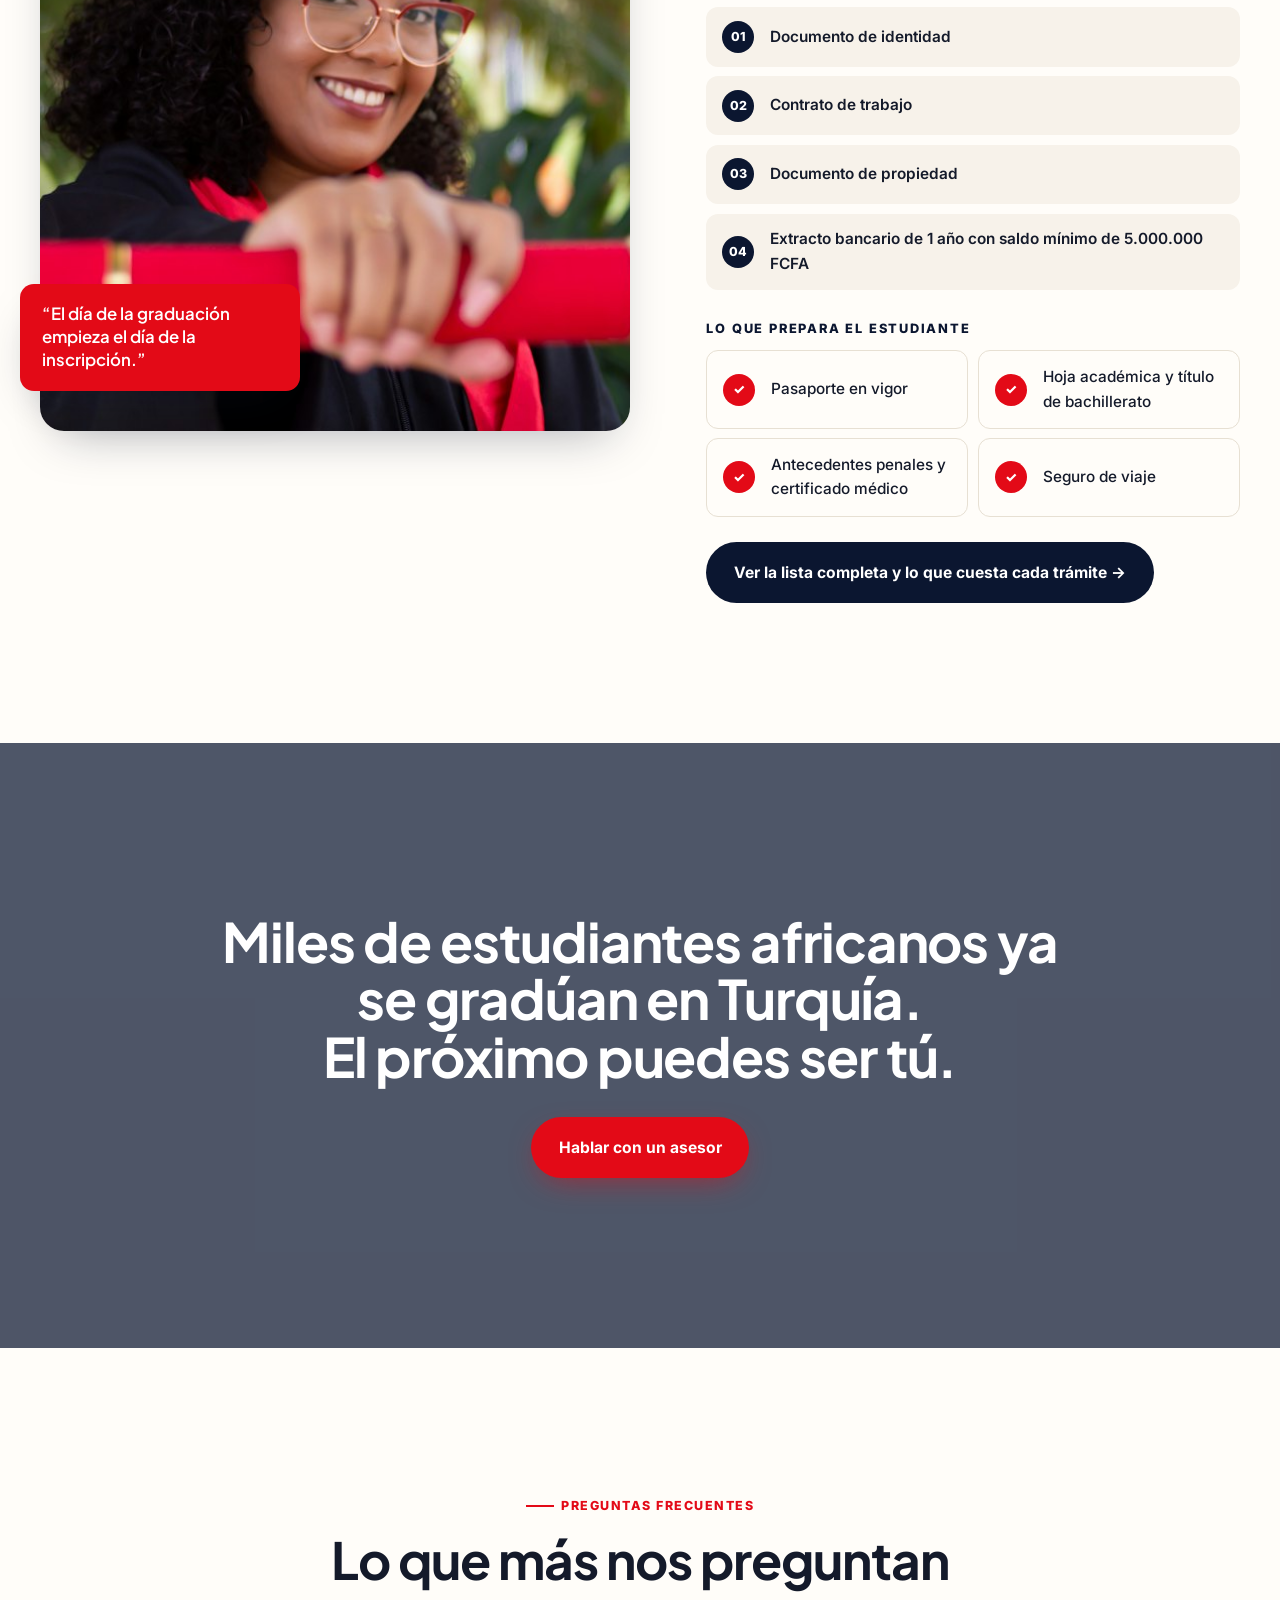
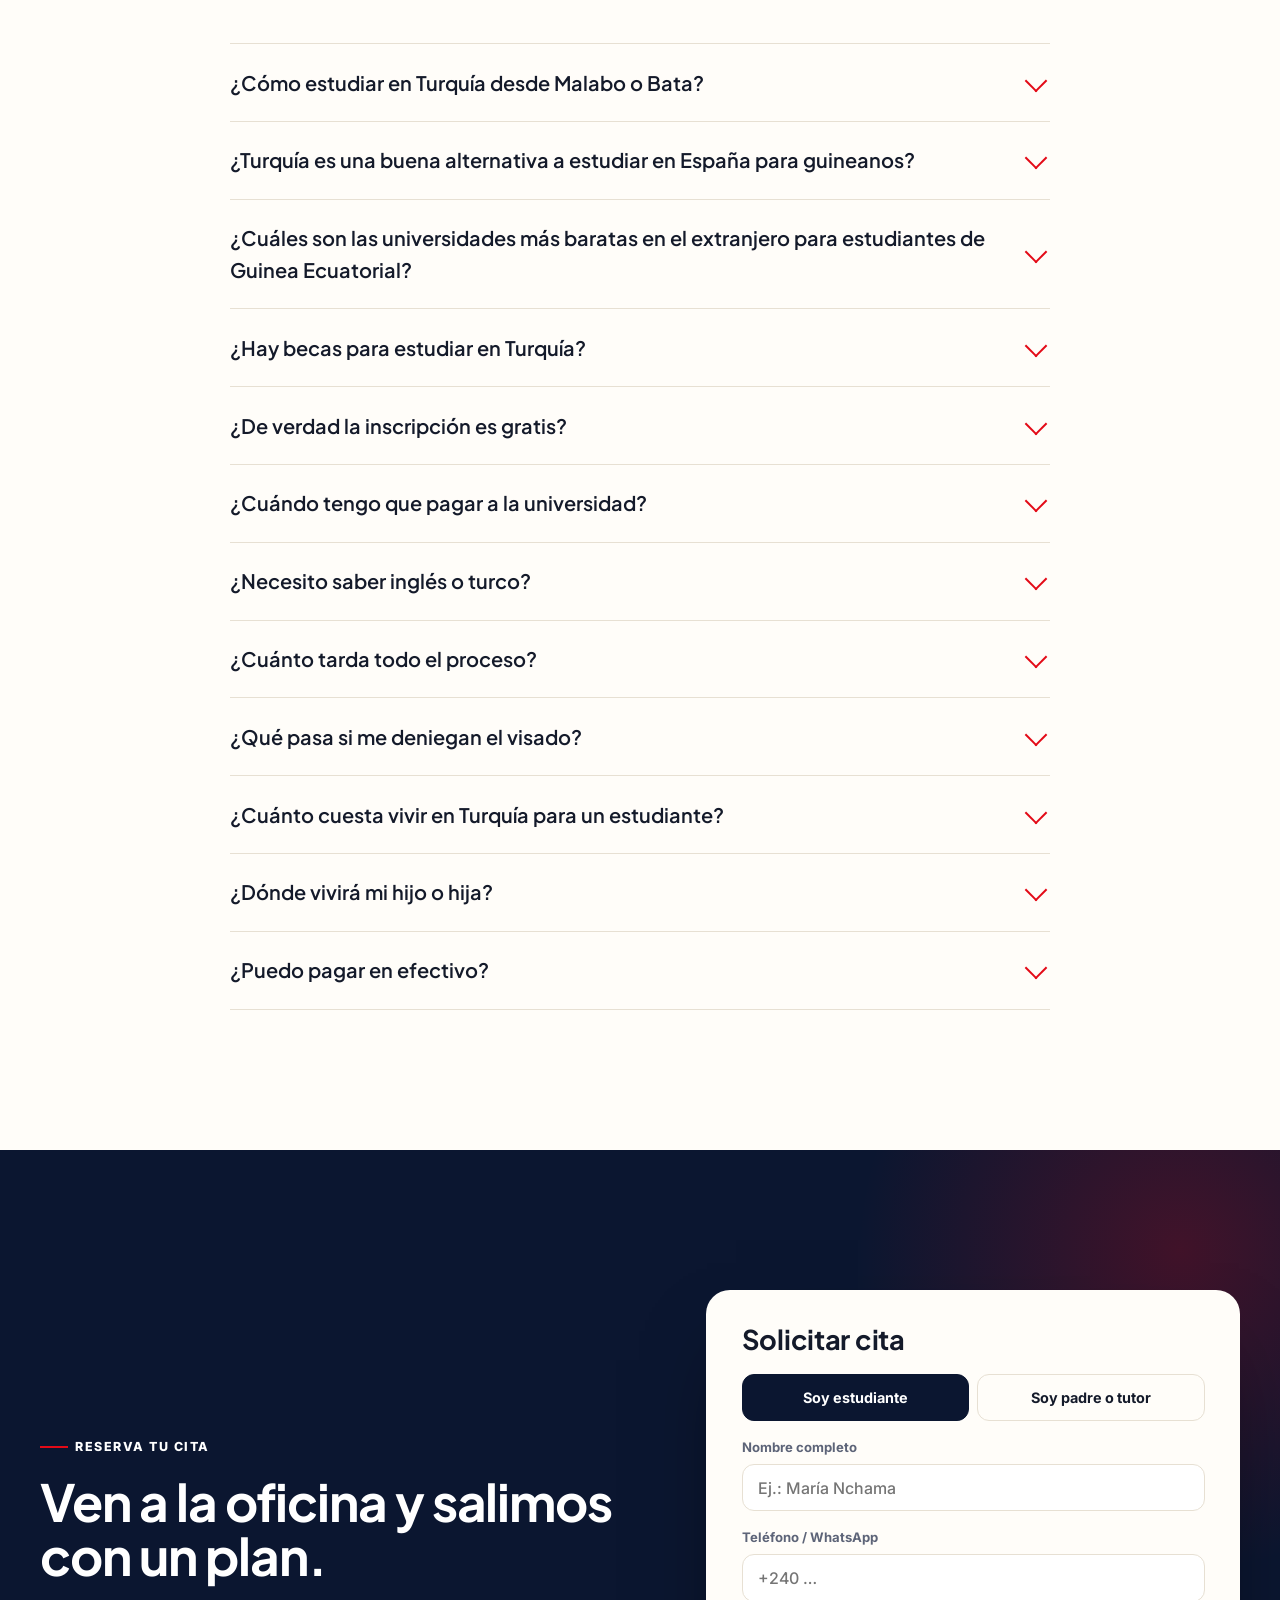
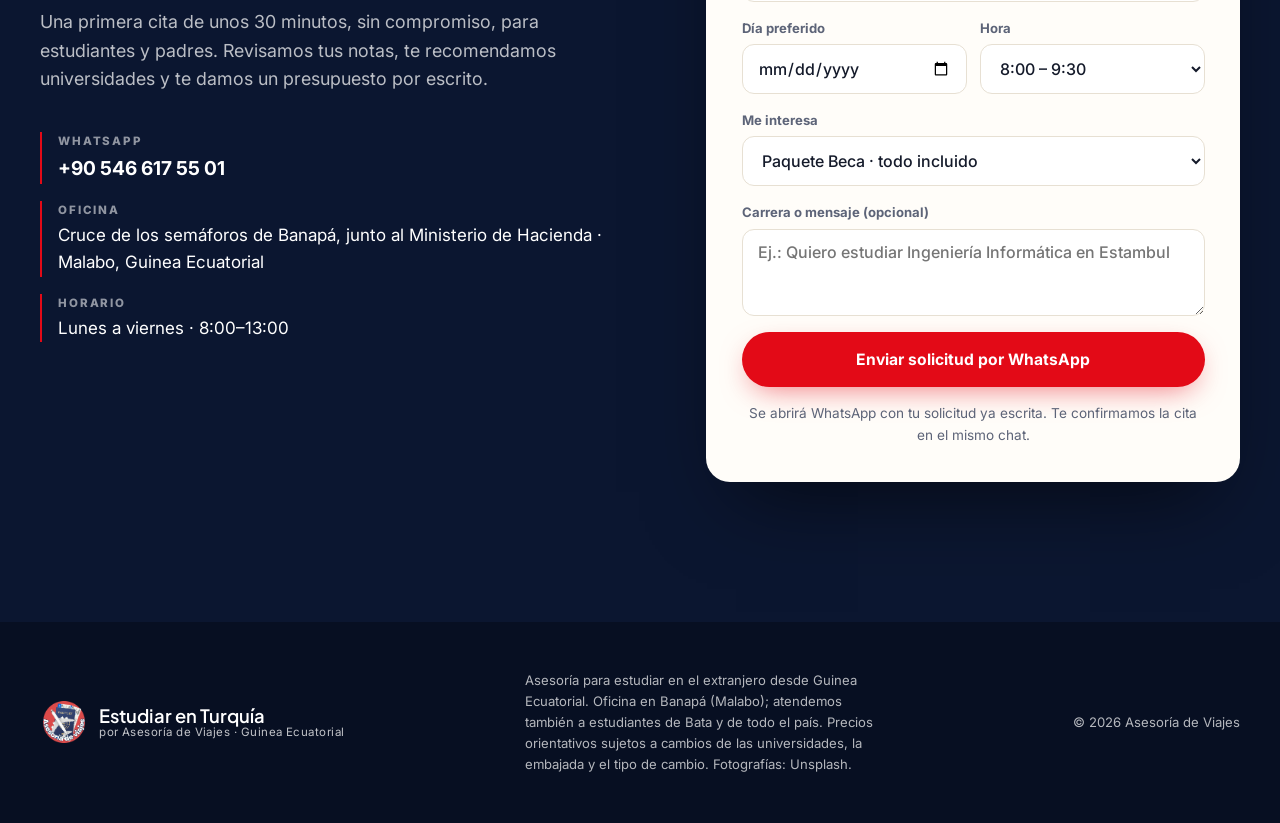
==== commit 863ee959: "Nueva sección: ¿Cuánto cuesta vivir en Turquía? (desglose mensual) + pregunta frecuente Co-Authored-" ====
--- a/index.html
+++ b/index.html
@@ -22,7 +22,7 @@
 <link rel="preload" as="image" href="img/hero-galata.jpg">
 <link rel="stylesheet" href="styles.css">
 <script type="application/ld+json">{"@context": "https://schema.org", "@type": ["EducationalOrganization", "LocalBusiness"], "name": "Asesoría de Viajes · Estudiar en Turquía", "url": "https://turquia.mercadosemu.com/", "logo": "https://turquia.mercadosemu.com/img/logo.png", "image": "https://turquia.mercadosemu.com/img/hero-galata.jpg", "description": "Agencia que ayuda a estudiantes de Guinea Ecuatorial a estudiar en Turquía: admisión universitaria, visado de estudiante y recogida en el aeropuerto.", "telephone": "+905466175501", "address": {"@type": "PostalAddress", "streetAddress": "Cruce de los semáforos de Banapá, junto al Ministerio de Hacienda", "addressLocality": "Malabo", "addressCountry": "GQ"}, "openingHoursSpecification": [{"@type": "OpeningHoursSpecification", "dayOfWeek": ["Monday", "Tuesday", "Wednesday", "Thursday", "Friday"], "opens": "08:00", "closes": "13:00"}], "areaServed": [{"@type": "Country", "name": "Guinea Ecuatorial"}, {"@type": "City", "name": "Malabo"}, {"@type": "City", "name": "Bata"}], "knowsAbout": ["Estudiar en Turquía", "Estudiar en el extranjero desde Guinea Ecuatorial", "Visado de estudiante para Turquía", "Universidades baratas en el extranjero"]}</script>
-<script type="application/ld+json">{"@context": "https://schema.org", "@type": "FAQPage", "mainEntity": [{"@type": "Question", "name": "¿Cómo estudiar en Turquía desde Malabo o Bata?", "acceptedAnswer": {"@type": "Answer", "text": "Empiezas con una inscripción gratuita: nos envías tu hoja académica y tu bachillerato, y pedimos tu admisión a la universidad. Si vives en Malabo, puedes venir a nuestra oficina en Banapá. Si vives en Bata o en otra ciudad, hacemos casi todo por WhatsApp y solo necesitas venir para los trámites finales del visado. Te acompañamos hasta que te recogen en el aeropuerto en Turquía."}}, {"@type": "Question", "name": "¿Turquía es una buena alternativa a estudiar en España para guineanos?", "acceptedAnswer": {"@type": "Answer", "text": "Para muchas familias, sí. Las matrículas en Turquía suelen ser más bajas que en España, hay muchas carreras en inglés con un año preparatorio de idioma, y la admisión es rápida: la carta condicional llega en pocas semanas. Es una opción real para estudiar en el extranjero desde Guinea Ecuatorial sin depender solo de España."}}, {"@type": "Question", "name": "¿Cuáles son las universidades más baratas en el extranjero para estudiantes de Guinea Ecuatorial?", "acceptedAnswer": {"@type": "Answer", "text": "Turquía tiene algunas de las universidades más baratas en el extranjero con títulos reconocidos: hay matrículas desde unos 1.165.000 FCFA al año. En nuestro buscador puedes ver miles de carreras con su precio en FCFA y USD y compararlas."}}, {"@type": "Question", "name": "¿Hay becas para estudiar en Turquía?", "acceptedAnswer": {"@type": "Answer", "text": "Sí. Muchas universidades privadas aplican descuentos (becas) sobre la matrícula, que ya ves en el buscador junto al precio original. Además, nuestro Paquete Beca incluye la universidad y todos los trámites por un precio cerrado."}}, {"@type": "Question", "name": "¿De verdad la inscripción es gratis?", "acceptedAnswer": {"@type": "Answer", "text": "Sí. Presentar tu solicitud a la universidad no tiene coste. Solo pagarás la traducción de tu hoja académica y del bachillerato, que la universidad necesita para estudiar tu expediente."}}, {"@type": "Question", "name": "¿Cuándo tengo que pagar a la universidad?", "acceptedAnswer": {"@type": "Answer", "text": "Solo después de recibir la carta de admisión condicional, y solo si decides continuar. Lo que se paga es el depósito que pide la universidad para emitir la carta oficial (normalmente unos 1.000 USD). La matrícula completa no se paga desde Guinea."}}, {"@type": "Question", "name": "¿Necesito saber inglés o turco?", "acceptedAnswer": {"@type": "Answer", "text": "No es obligatorio al empezar. Muchas universidades ofrecen un año preparatorio de inglés, que ya está incluido en nuestro Paquete Beca."}}, {"@type": "Question", "name": "¿Cuánto tarda todo el proceso?", "acceptedAnswer": {"@type": "Answer", "text": "Lo normal es entre 1 y 3 meses desde la inscripción hasta el visado, según la universidad y la embajada. Te recomendamos empezar al menos 3 meses antes del inicio del curso (septiembre o febrero)."}}, {"@type": "Question", "name": "¿Qué pasa si me deniegan el visado?", "acceptedAnswer": {"@type": "Answer", "text": "Preparamos el expediente con mucho cuidado para evitarlo. Si ocurre, analizamos el motivo contigo y vemos las opciones para volver a presentar la solicitud. Te lo explicamos todo por escrito en el contrato."}}, {"@type": "Question", "name": "¿Dónde vivirá mi hijo o hija?", "acceptedAnswer": {"@type": "Answer", "text": "Las universidades tienen residencias y hay pisos compartidos de estudiantes. Os orientamos según el presupuesto de la familia. El alojamiento no está incluido en nuestros precios."}}, {"@type": "Question", "name": "¿Puedo pagar en efectivo?", "acceptedAnswer": {"@type": "Answer", "text": "Sí. Los pagos a la agencia se hacen en la oficina, en francos CFA, y siempre con recibo."}}]}</script>
+<script type="application/ld+json">{"@context": "https://schema.org", "@type": "FAQPage", "mainEntity": [{"@type": "Question", "name": "¿Cómo estudiar en Turquía desde Malabo o Bata?", "acceptedAnswer": {"@type": "Answer", "text": "Empiezas con una inscripción gratuita: nos envías tu hoja académica y tu bachillerato, y pedimos tu admisión a la universidad. Si vives en Malabo, puedes venir a nuestra oficina en Banapá. Si vives en Bata o en otra ciudad, hacemos casi todo por WhatsApp y solo necesitas venir para los trámites finales del visado. Te acompañamos hasta que te recogen en el aeropuerto en Turquía."}}, {"@type": "Question", "name": "¿Turquía es una buena alternativa a estudiar en España para guineanos?", "acceptedAnswer": {"@type": "Answer", "text": "Para muchas familias, sí. Las matrículas en Turquía suelen ser más bajas que en España, hay muchas carreras en inglés con un año preparatorio de idioma, y la admisión es rápida: la carta condicional llega en pocas semanas. Es una opción real para estudiar en el extranjero desde Guinea Ecuatorial sin depender solo de España."}}, {"@type": "Question", "name": "¿Cuáles son las universidades más baratas en el extranjero para estudiantes de Guinea Ecuatorial?", "acceptedAnswer": {"@type": "Answer", "text": "Turquía tiene algunas de las universidades más baratas en el extranjero con títulos reconocidos: hay matrículas desde unos 1.165.000 FCFA al año. En nuestro buscador puedes ver miles de carreras con su precio en FCFA y USD y compararlas."}}, {"@type": "Question", "name": "¿Hay becas para estudiar en Turquía?", "acceptedAnswer": {"@type": "Answer", "text": "Sí. Muchas universidades privadas aplican descuentos (becas) sobre la matrícula, que ya ves en el buscador junto al precio original. Además, nuestro Paquete Beca incluye la universidad y todos los trámites por un precio cerrado."}}, {"@type": "Question", "name": "¿De verdad la inscripción es gratis?", "acceptedAnswer": {"@type": "Answer", "text": "Sí. Presentar tu solicitud a la universidad no tiene coste. Solo pagarás la traducción de tu hoja académica y del bachillerato, que la universidad necesita para estudiar tu expediente."}}, {"@type": "Question", "name": "¿Cuándo tengo que pagar a la universidad?", "acceptedAnswer": {"@type": "Answer", "text": "Solo después de recibir la carta de admisión condicional, y solo si decides continuar. Lo que se paga es el depósito que pide la universidad para emitir la carta oficial (normalmente unos 1.000 USD). La matrícula completa no se paga desde Guinea."}}, {"@type": "Question", "name": "¿Necesito saber inglés o turco?", "acceptedAnswer": {"@type": "Answer", "text": "No es obligatorio al empezar. Muchas universidades ofrecen un año preparatorio de inglés, que ya está incluido en nuestro Paquete Beca."}}, {"@type": "Question", "name": "¿Cuánto tarda todo el proceso?", "acceptedAnswer": {"@type": "Answer", "text": "Lo normal es entre 1 y 3 meses desde la inscripción hasta el visado, según la universidad y la embajada. Te recomendamos empezar al menos 3 meses antes del inicio del curso (septiembre o febrero)."}}, {"@type": "Question", "name": "¿Qué pasa si me deniegan el visado?", "acceptedAnswer": {"@type": "Answer", "text": "Preparamos el expediente con mucho cuidado para evitarlo. Si ocurre, analizamos el motivo contigo y vemos las opciones para volver a presentar la solicitud. Te lo explicamos todo por escrito en el contrato."}}, {"@type": "Question", "name": "¿Cuánto cuesta vivir en Turquía para un estudiante?", "acceptedAnswer": {"@type": "Answer", "text": "Aproximadamente desde 200.000 FCFA al mes: alojamiento desde 90.000, transporte 30.000–40.000, comida 40.000–70.000, servicios básicos 15.000–30.000 y gastos varios 20.000–40.000 FCFA. Es aparte de la matrícula de la universidad. Tienes el desglose completo en la sección Coste de vida."}}, {"@type": "Question", "name": "¿Dónde vivirá mi hijo o hija?", "acceptedAnswer": {"@type": "Answer", "text": "Las universidades tienen residencias y hay pisos compartidos de estudiantes. Os orientamos según el presupuesto de la familia. El alojamiento no está incluido en nuestros precios; cuenta desde unos 90.000 FCFA al mes."}}, {"@type": "Question", "name": "¿Puedo pagar en efectivo?", "acceptedAnswer": {"@type": "Answer", "text": "Sí. Los pagos a la agencia se hacen en la oficina, en francos CFA, y siempre con recibo."}}]}</script>
 
 </head>
 <body>
@@ -38,6 +38,7 @@
       <a href="#proceso">Cómo funciona</a>
       <a href="requisitos.html">Requisitos</a>
       <a href="#precios">Precios</a>
+      <a href="#vivir">Coste de vida</a>
       <a href="#faq">Preguntas</a>
       <a href="#porque" class="btn btn--sm btn--navlite">¿Por qué Turquía?</a>
       <a href="#padres" class="btn btn--sm btn--navlite">Para padres</a>
@@ -357,6 +358,58 @@
   </div>
 </section>
 
+<!-- ============ COSTE DE VIDA ============ -->
+<section class="section" id="vivir">
+  <div class="wrap">
+    <div class="vivir">
+      <div class="vivir__intro reveal">
+        <p class="eyebrow">Coste de vida</p>
+        <h2>¿Cuánto cuesta <em>vivir en Turquía?</em></h2>
+        <p class="lead">Es la duda más común de estudiantes y padres. Este es el gasto mensual aproximado de un estudiante, además de la matrícula de la universidad.</p>
+        <div class="vtotal">
+          <p class="vtotal__k">Total aproximado</p>
+          <p class="vtotal__v">desde <strong>200.000 FCFA</strong> al mes</p>
+          <p class="vtotal__s">Entre 200.000 y unos 270.000 FCFA al mes según la ciudad y el estilo de vida (≈ 310–420 USD).</p>
+        </div>
+        <p class="fine">Precios aproximados y actuales. Estambul es la ciudad más cara; en Ankara y otras ciudades se vive con menos. Os ayudamos a buscar alojamiento según el presupuesto de la familia.</p>
+      </div>
+      <ul class="vlist reveal" aria-label="Gastos mensuales de un estudiante">
+        <li class="vrow">
+          <span class="vrow__ic" aria-hidden="true"><svg viewBox="0 0 24 24"><path d="M3 11l9-7 9 7"/><path d="M5 10v10h14V10"/><path d="M10 20v-6h4v6"/></svg></span>
+          <div class="vrow__txt"><h3>Alojamiento</h3><p>Apartamento compartido o estudio</p></div>
+          <p class="vrow__val"><strong>90.000 o más</strong><small>FCFA al mes</small></p>
+          <span class="vbar vbar--open" aria-hidden="true"><i style="width:90%"></i><b style="width:10%"></b></span>
+        </li>
+        <li class="vrow">
+          <span class="vrow__ic" aria-hidden="true"><svg viewBox="0 0 24 24"><rect x="5" y="3" width="14" height="14" rx="3"/><path d="M5 11h14"/><path d="M8 21l1.5-4M16 21l-1.5-4"/><circle cx="9" cy="14" r=".6"/><circle cx="15" cy="14" r=".6"/></svg></span>
+          <div class="vrow__txt"><h3>Transporte</h3><p>Metro, autobús y tarjeta de transporte</p></div>
+          <p class="vrow__val"><strong>30.000 – 40.000</strong><small>FCFA al mes</small></p>
+          <span class="vbar" aria-hidden="true"><i style="width:30%"></i><b style="width:10%"></b></span>
+        </li>
+        <li class="vrow">
+          <span class="vrow__ic" aria-hidden="true"><svg viewBox="0 0 24 24"><path d="M7 3v8M5 3v5a2 2 0 0 0 4 0V3M7 11v10"/><path d="M17 21V3c-2 1.5-3 4-3 7h3"/></svg></span>
+          <div class="vrow__txt"><h3>Alimentación</h3><p>Supermercado y alguna comida fuera</p></div>
+          <p class="vrow__val"><strong>40.000 – 70.000</strong><small>FCFA al mes</small></p>
+          <span class="vbar" aria-hidden="true"><i style="width:40%"></i><b style="width:30%"></b></span>
+        </li>
+        <li class="vrow">
+          <span class="vrow__ic" aria-hidden="true"><svg viewBox="0 0 24 24"><path d="M9 18h6M10 21h4"/><path d="M12 3a6 6 0 0 0-3.5 10.9c.6.5 1 1.2 1 2.1h5c0-.9.4-1.6 1-2.1A6 6 0 0 0 12 3z"/></svg></span>
+          <div class="vrow__txt"><h3>Servicios básicos</h3><p>Electricidad, agua, internet, calefacción</p></div>
+          <p class="vrow__val"><strong>15.000 – 30.000</strong><small>FCFA al mes</small></p>
+          <span class="vbar" aria-hidden="true"><i style="width:15%"></i><b style="width:15%"></b></span>
+        </li>
+        <li class="vrow">
+          <span class="vrow__ic" aria-hidden="true"><svg viewBox="0 0 24 24"><circle cx="9" cy="20" r="1.2"/><circle cx="18" cy="20" r="1.2"/><path d="M3 4h2.5l2.2 11h11.1L21 7.5H6.2"/></svg></span>
+          <div class="vrow__txt"><h3>Gastos varios</h3><p>Ropa, material de estudio, ocio e imprevistos</p></div>
+          <p class="vrow__val"><strong>20.000 – 40.000</strong><small>FCFA al mes</small></p>
+          <span class="vbar" aria-hidden="true"><i style="width:20%"></i><b style="width:20%"></b></span>
+        </li>
+        <li class="vsum"><span>Total del mes (aprox.)</span><strong>200.000 – 270.000 FCFA</strong></li>
+      </ul>
+    </div>
+  </div>
+</section>
+
 <!-- ============ CIUDADES ============ -->
 <section class="cities" aria-label="Ciudades">
   <div class="city city--big reveal" style="--img:url(img/hero-galata.jpg)">
@@ -433,7 +486,8 @@
       <details><summary>¿Necesito saber inglés o turco?</summary><p>No es obligatorio al empezar. Muchas universidades ofrecen un año preparatorio de inglés, que ya está incluido en nuestro Paquete Beca.</p></details>
       <details><summary>¿Cuánto tarda todo el proceso?</summary><p>Lo normal es entre 1 y 3 meses desde la inscripción hasta el visado, según la universidad y la embajada. Te recomendamos empezar al menos 3 meses antes del inicio del curso (septiembre o febrero).</p></details>
       <details><summary>¿Qué pasa si me deniegan el visado?</summary><p>Preparamos el expediente con mucho cuidado para evitarlo. Si ocurre, analizamos el motivo contigo y vemos las opciones para volver a presentar la solicitud. Te lo explicamos todo por escrito en el contrato.</p></details>
-      <details><summary>¿Dónde vivirá mi hijo o hija?</summary><p>Las universidades tienen residencias y hay pisos compartidos de estudiantes. Os orientamos según el presupuesto de la familia. El alojamiento no está incluido en nuestros precios.</p></details>
+      <details><summary>¿Cuánto cuesta vivir en Turquía para un estudiante?</summary><p>Aproximadamente desde 200.000 FCFA al mes: alojamiento desde 90.000, transporte 30.000–40.000, comida 40.000–70.000, servicios básicos 15.000–30.000 y gastos varios 20.000–40.000 FCFA. Es aparte de la matrícula de la universidad. Tienes el desglose completo en la sección <a href="#vivir">Coste de vida</a>.</p></details>
+      <details><summary>¿Dónde vivirá mi hijo o hija?</summary><p>Las universidades tienen residencias y hay pisos compartidos de estudiantes. Os orientamos según el presupuesto de la familia. El alojamiento no está incluido en nuestros precios; cuenta desde unos 90.000 FCFA al mes.</p></details>
       <details><summary>¿Puedo pagar en efectivo?</summary><p>Sí. Los pagos a la agencia se hacen en la oficina, en francos CFA, y siempre con recibo.</p></details>
     </div>
   </div>
--- a/styles.css
+++ b/styles.css
@@ -861,3 +861,37 @@
 }
 @media (max-width:860px){.hs__quick{flex-wrap:nowrap;gap:.35rem}.hs__quick a{font-size:.76rem;padding:.44rem .72rem;white-space:nowrap}}
 @media (max-width:360px){.hs__quick a{font-size:.7rem;padding:.4rem .55rem}}
+
+/* ===== Coste de vida ===== */
+.vivir{display:grid;grid-template-columns:.9fr 1.1fr;gap:clamp(36px,5vw,80px);align-items:center}
+.vtotal{margin-top:1.8rem;background:var(--navy);color:#fff;border-radius:22px;padding:1.5rem 1.6rem;box-shadow:var(--shadow);position:relative;overflow:hidden}
+.vtotal::after{content:"";position:absolute;right:-60px;top:-60px;width:200px;height:200px;border-radius:50%;background:radial-gradient(circle,rgba(227,10,23,.45),transparent 65%)}
+.vtotal__k{font-size:.74rem;font-weight:800;letter-spacing:.16em;text-transform:uppercase;color:rgba(255,255,255,.65)}
+.vtotal__v{font-size:1.05rem;font-weight:600;margin-top:.25rem}
+.vtotal__v strong{display:block;font-family:var(--serif);font-size:clamp(2.2rem,4.4vw,2.9rem);font-weight:800;letter-spacing:-.035em;line-height:1.05;color:#fff}
+.vtotal__s{font-size:.88rem;color:rgba(255,255,255,.72);margin-top:.6rem;position:relative}
+.vlist{list-style:none;background:#fff;border:1px solid var(--line);border-radius:24px;padding:.6rem 1.5rem;box-shadow:0 30px 60px -45px rgba(11,22,48,.45)}
+.vrow{display:grid;grid-template-columns:44px 1fr auto;grid-template-areas:"ic txt val" "ic bar bar";column-gap:1rem;row-gap:.55rem;align-items:center;padding:1.1rem 0;border-bottom:1px solid var(--line)}
+.vrow__ic{grid-area:ic;align-self:start;width:44px;height:44px;border-radius:13px;background:var(--cream);display:grid;place-items:center;color:var(--navy)}
+.vrow__ic svg{width:22px;height:22px;fill:none;stroke:currentColor;stroke-width:1.9;stroke-linecap:round;stroke-linejoin:round}
+.vrow__txt{grid-area:txt;min-width:0}
+.vrow h3{font-family:var(--sans);font-size:1rem;font-weight:800;letter-spacing:0;line-height:1.25}
+.vrow p{font-size:.86rem;color:var(--muted);line-height:1.4}
+.vrow__val{grid-area:val;text-align:right;line-height:1.15}
+.vrow__val strong{display:block;font-family:var(--serif);font-size:1.15rem;font-weight:800;color:var(--navy);letter-spacing:-.02em;white-space:nowrap}
+.vrow__val small{font-size:.74rem;font-weight:600;color:var(--muted)}
+.vbar{grid-area:bar;display:flex;height:6px;border-radius:999px;background:#F1ECE3;overflow:hidden}
+.vbar i{background:var(--navy);border-radius:999px 0 0 999px}
+.vbar b{background:repeating-linear-gradient(135deg,rgba(227,10,23,.55) 0 4px,rgba(227,10,23,.25) 4px 8px)}
+.vbar--open b{background:linear-gradient(90deg,rgba(11,22,48,.35),transparent)}
+.vsum{display:flex;justify-content:space-between;align-items:baseline;gap:1rem;padding:1.1rem 0 .7rem;font-weight:800}
+.vsum span{font-size:.78rem;letter-spacing:.12em;text-transform:uppercase;color:var(--muted)}
+.vsum strong{font-family:var(--serif);font-size:1.25rem;color:var(--red);letter-spacing:-.02em;white-space:nowrap}
+@media (max-width:1020px){.vivir{grid-template-columns:1fr}}
+@media (max-width:560px){
+  .vlist{padding:.3rem 1rem;border-radius:20px}
+  .vrow{grid-template-columns:40px 1fr;grid-template-areas:"ic txt" "ic val" "ic bar";row-gap:.35rem}
+  .vrow__ic{width:40px;height:40px}
+  .vrow__val{text-align:left;display:flex;align-items:baseline;gap:.4rem}
+  .vsum{flex-direction:column;gap:.2rem}
+}
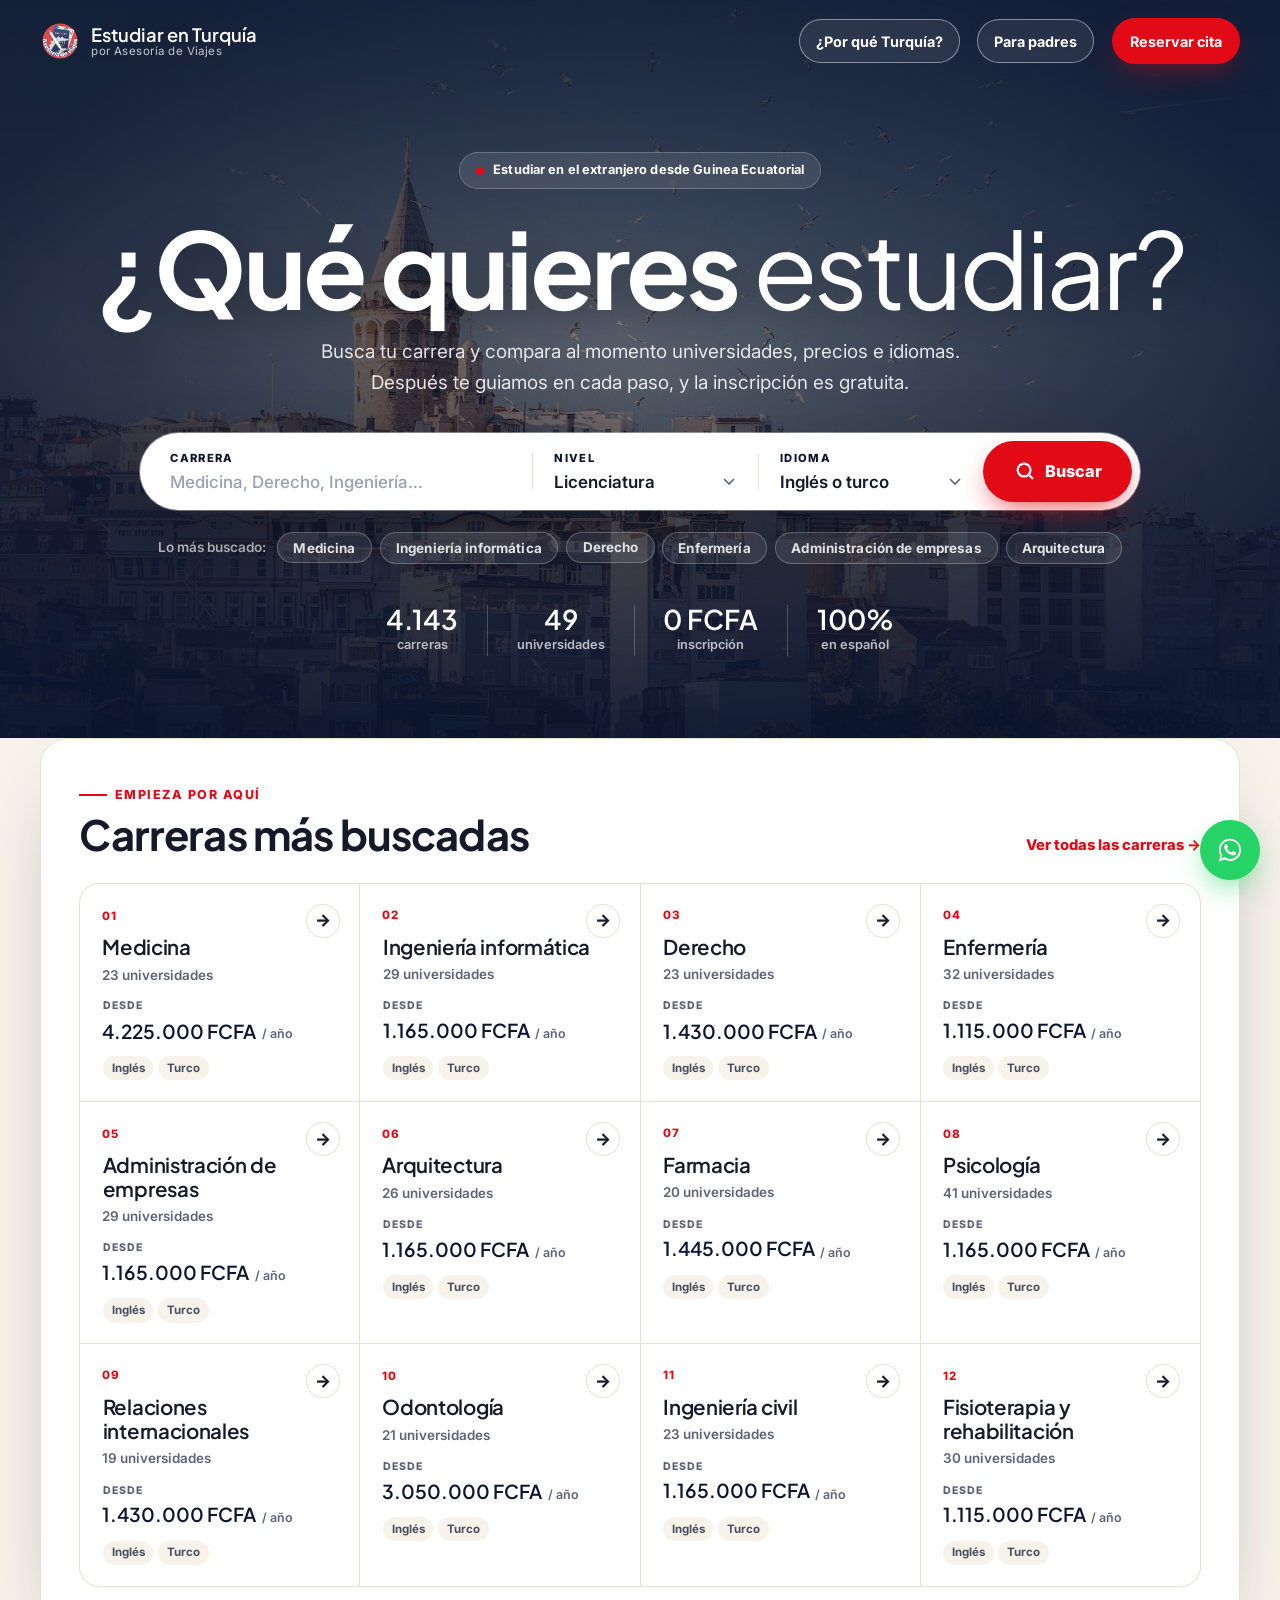
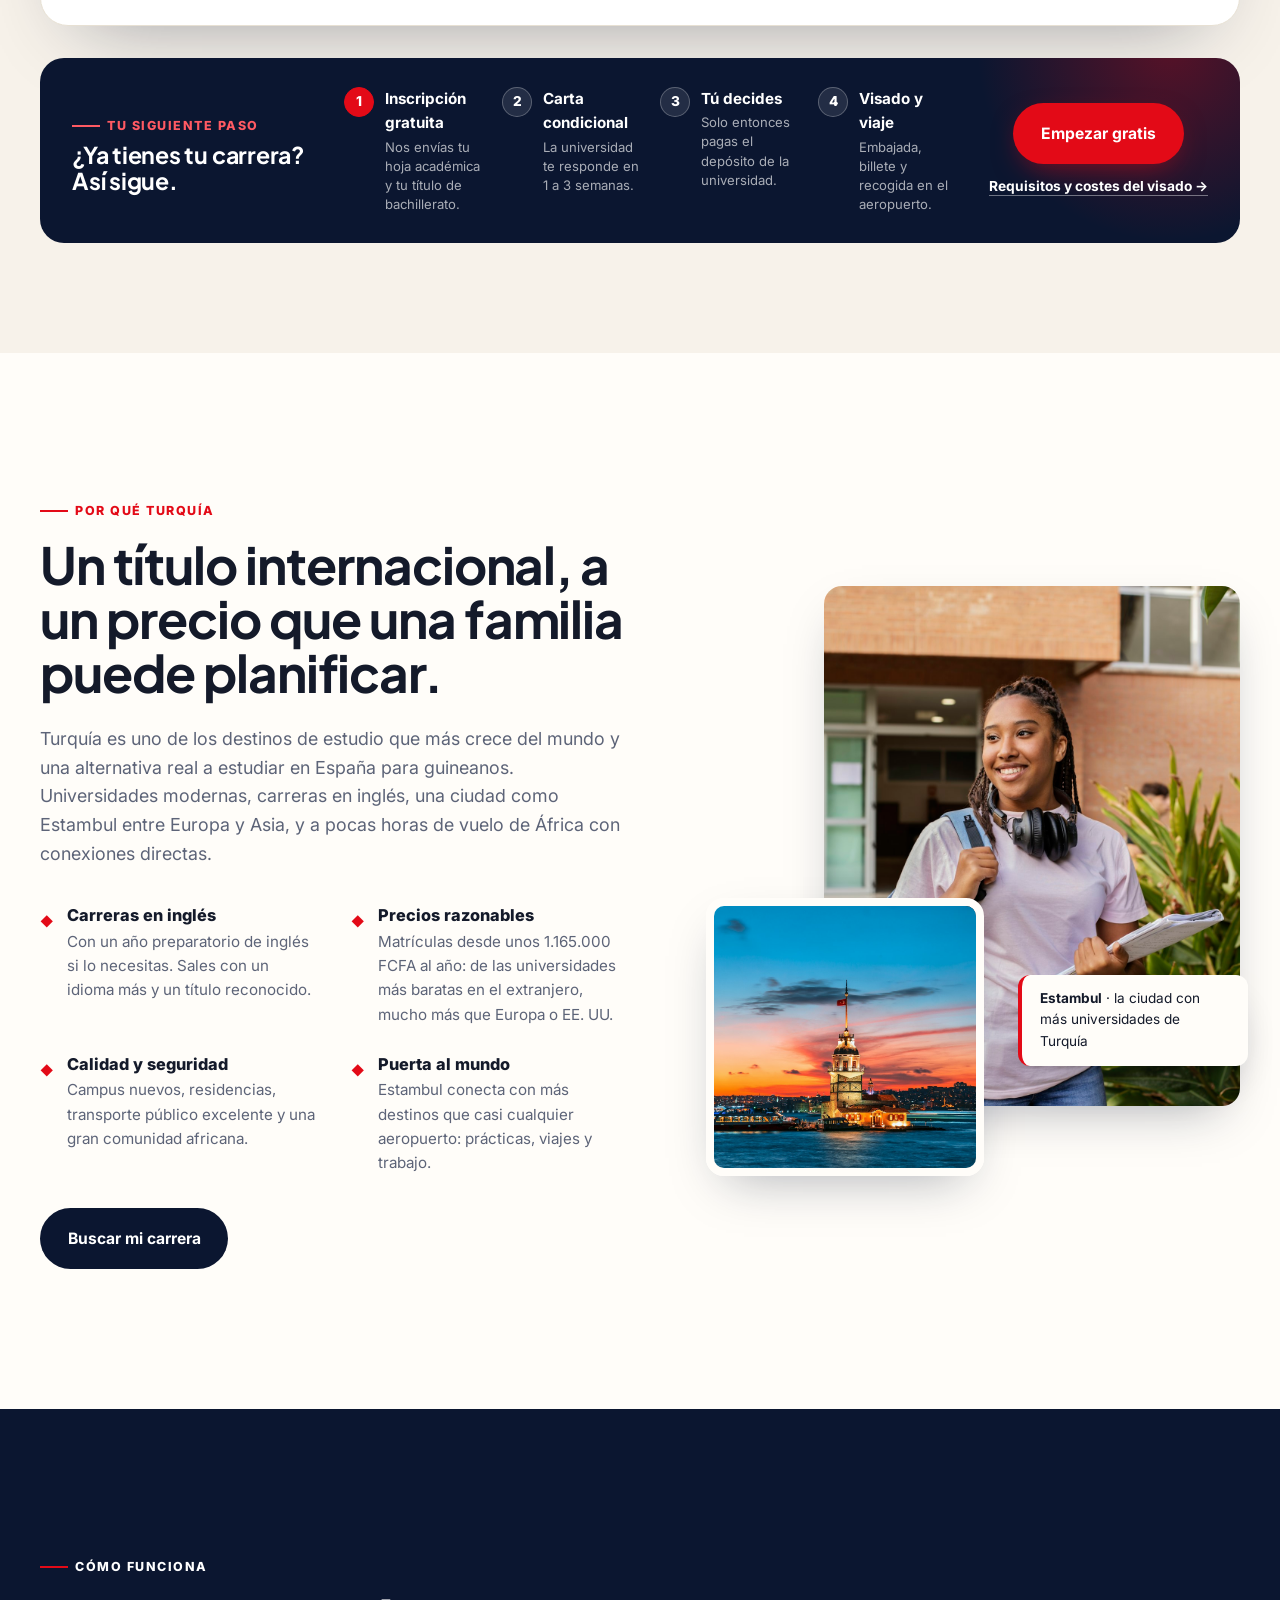
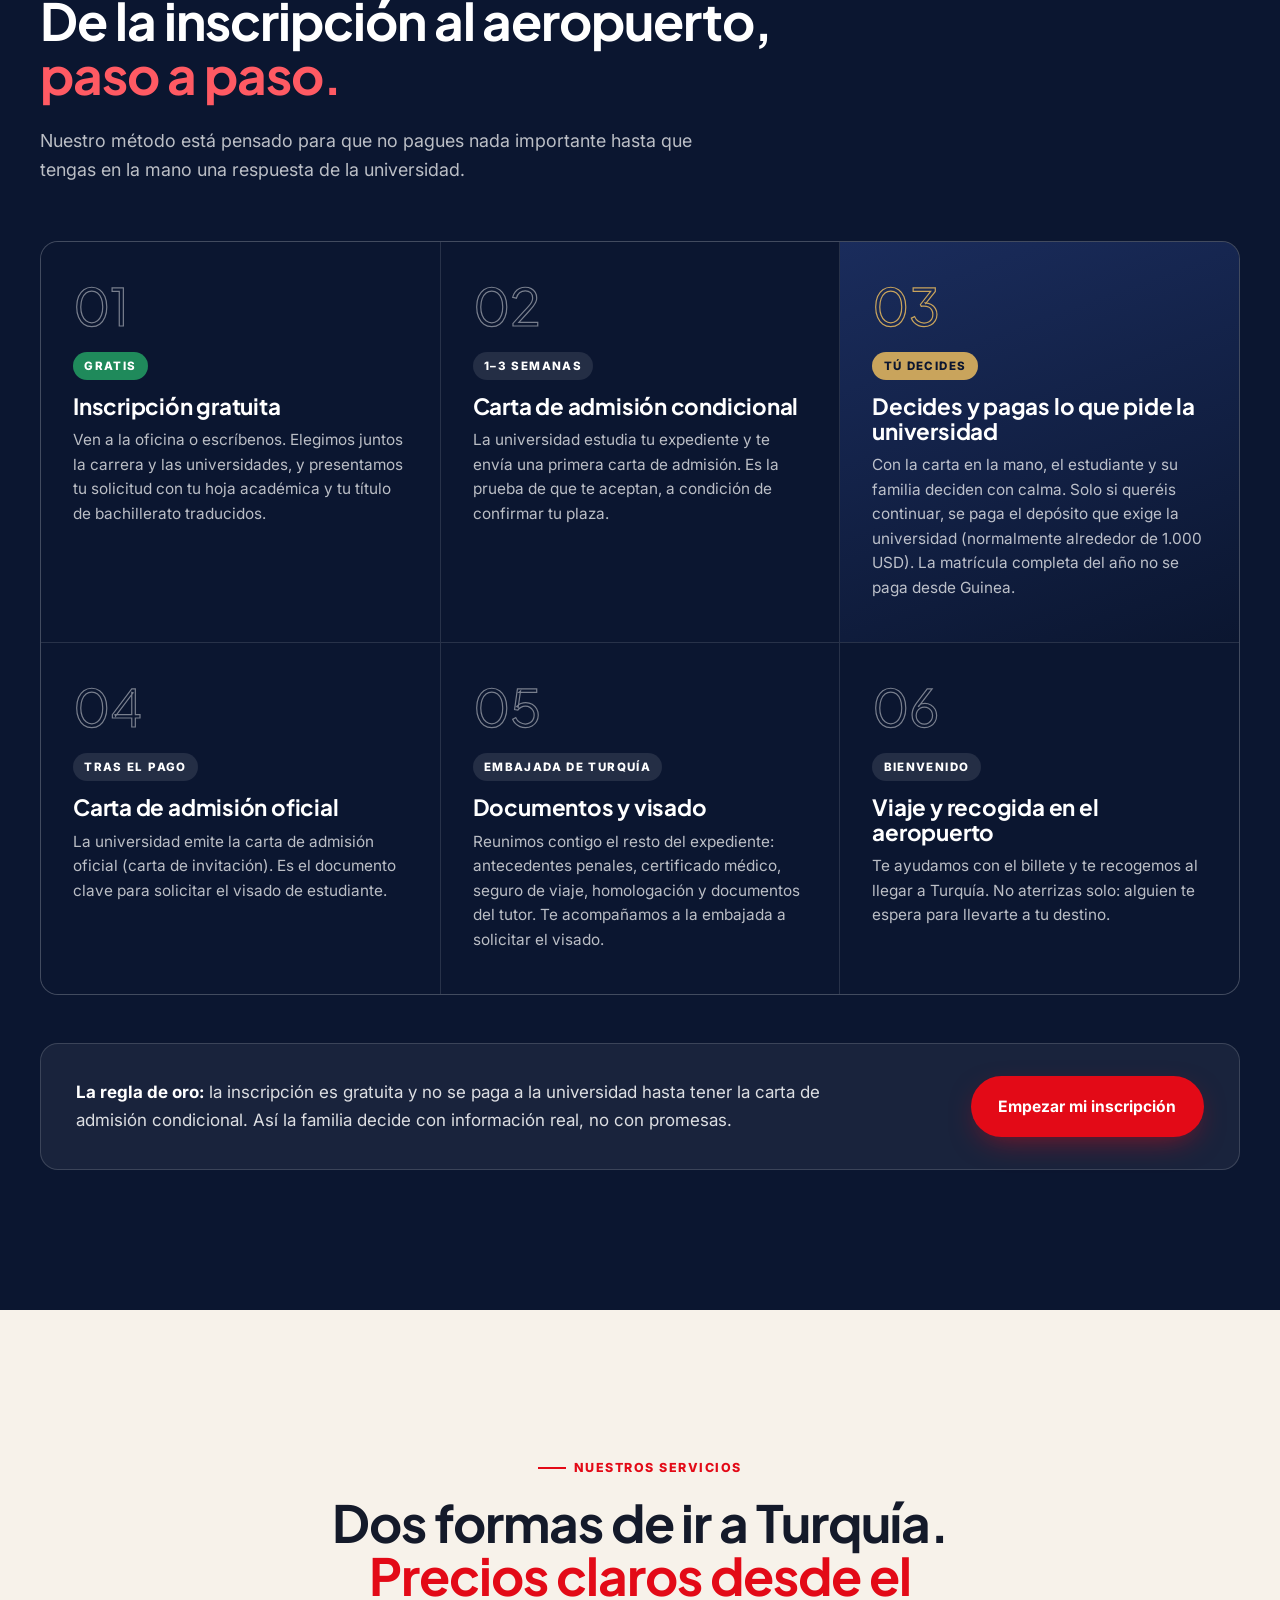
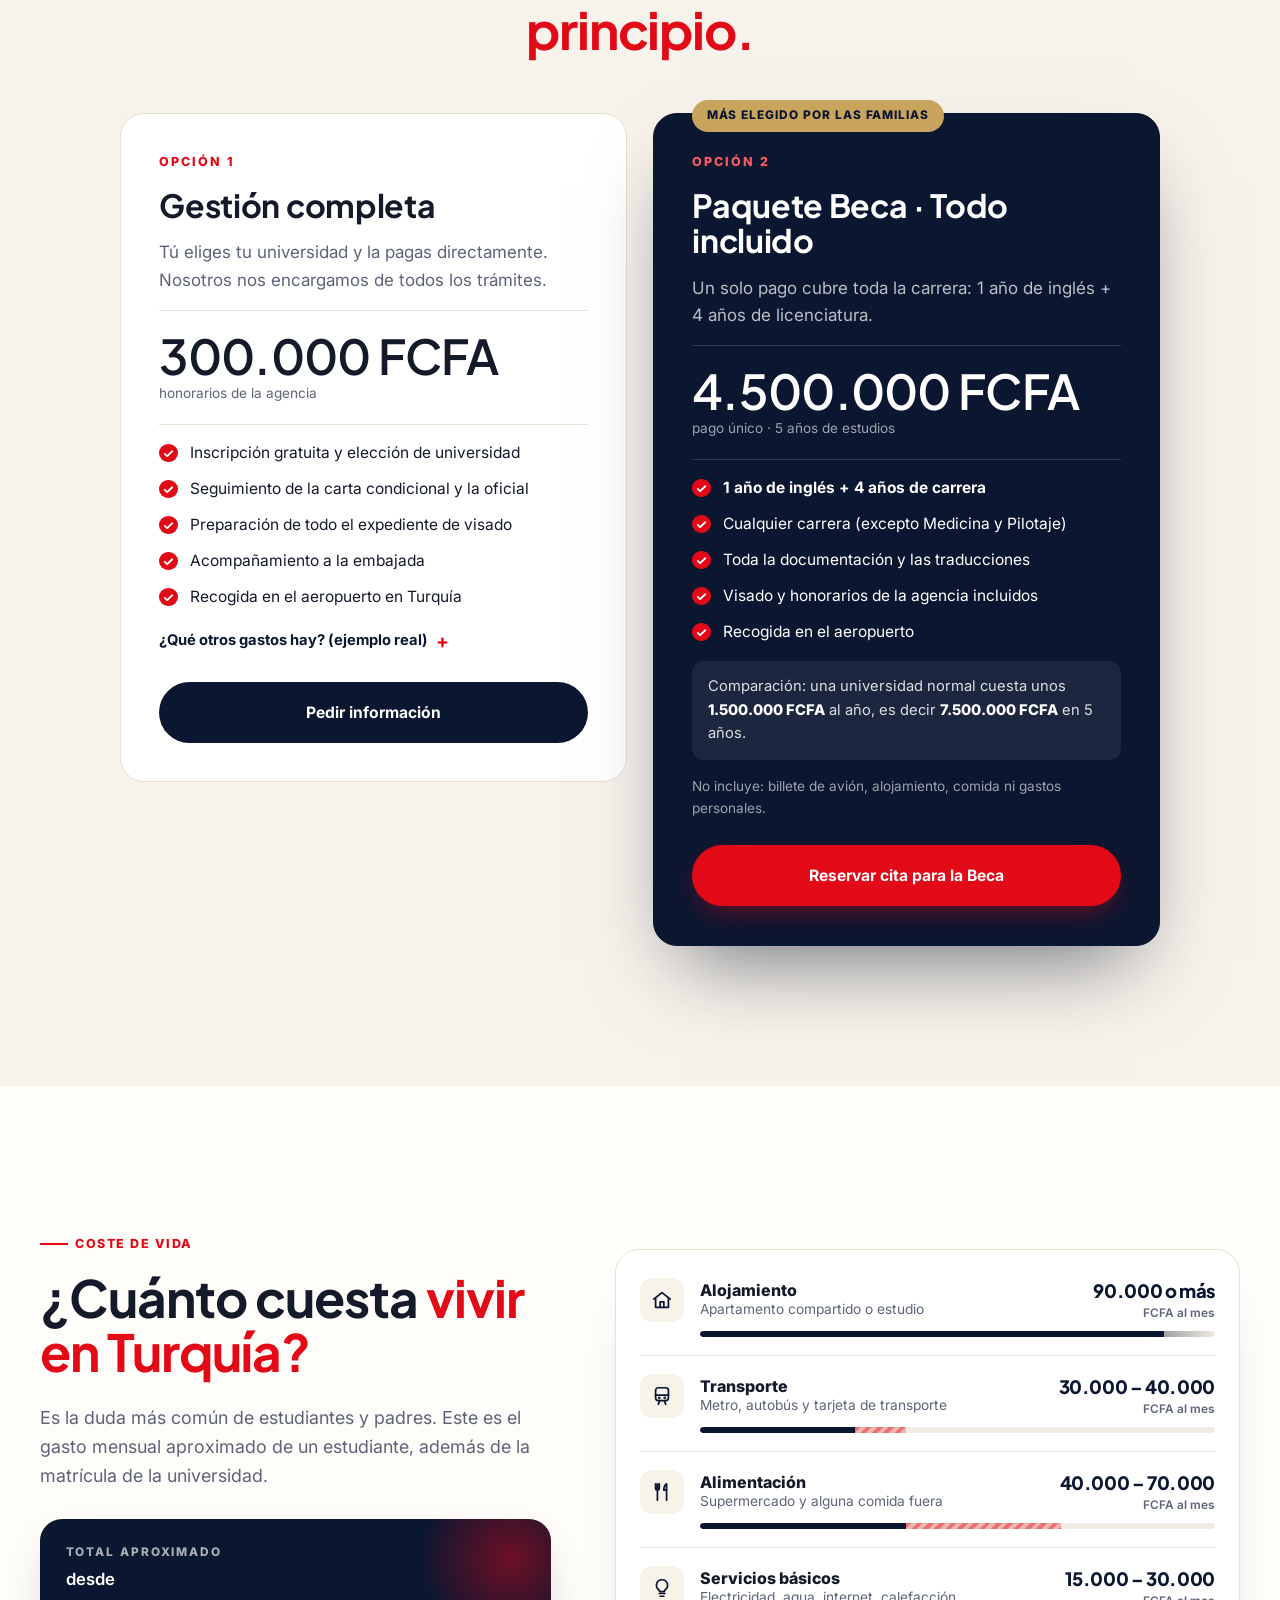
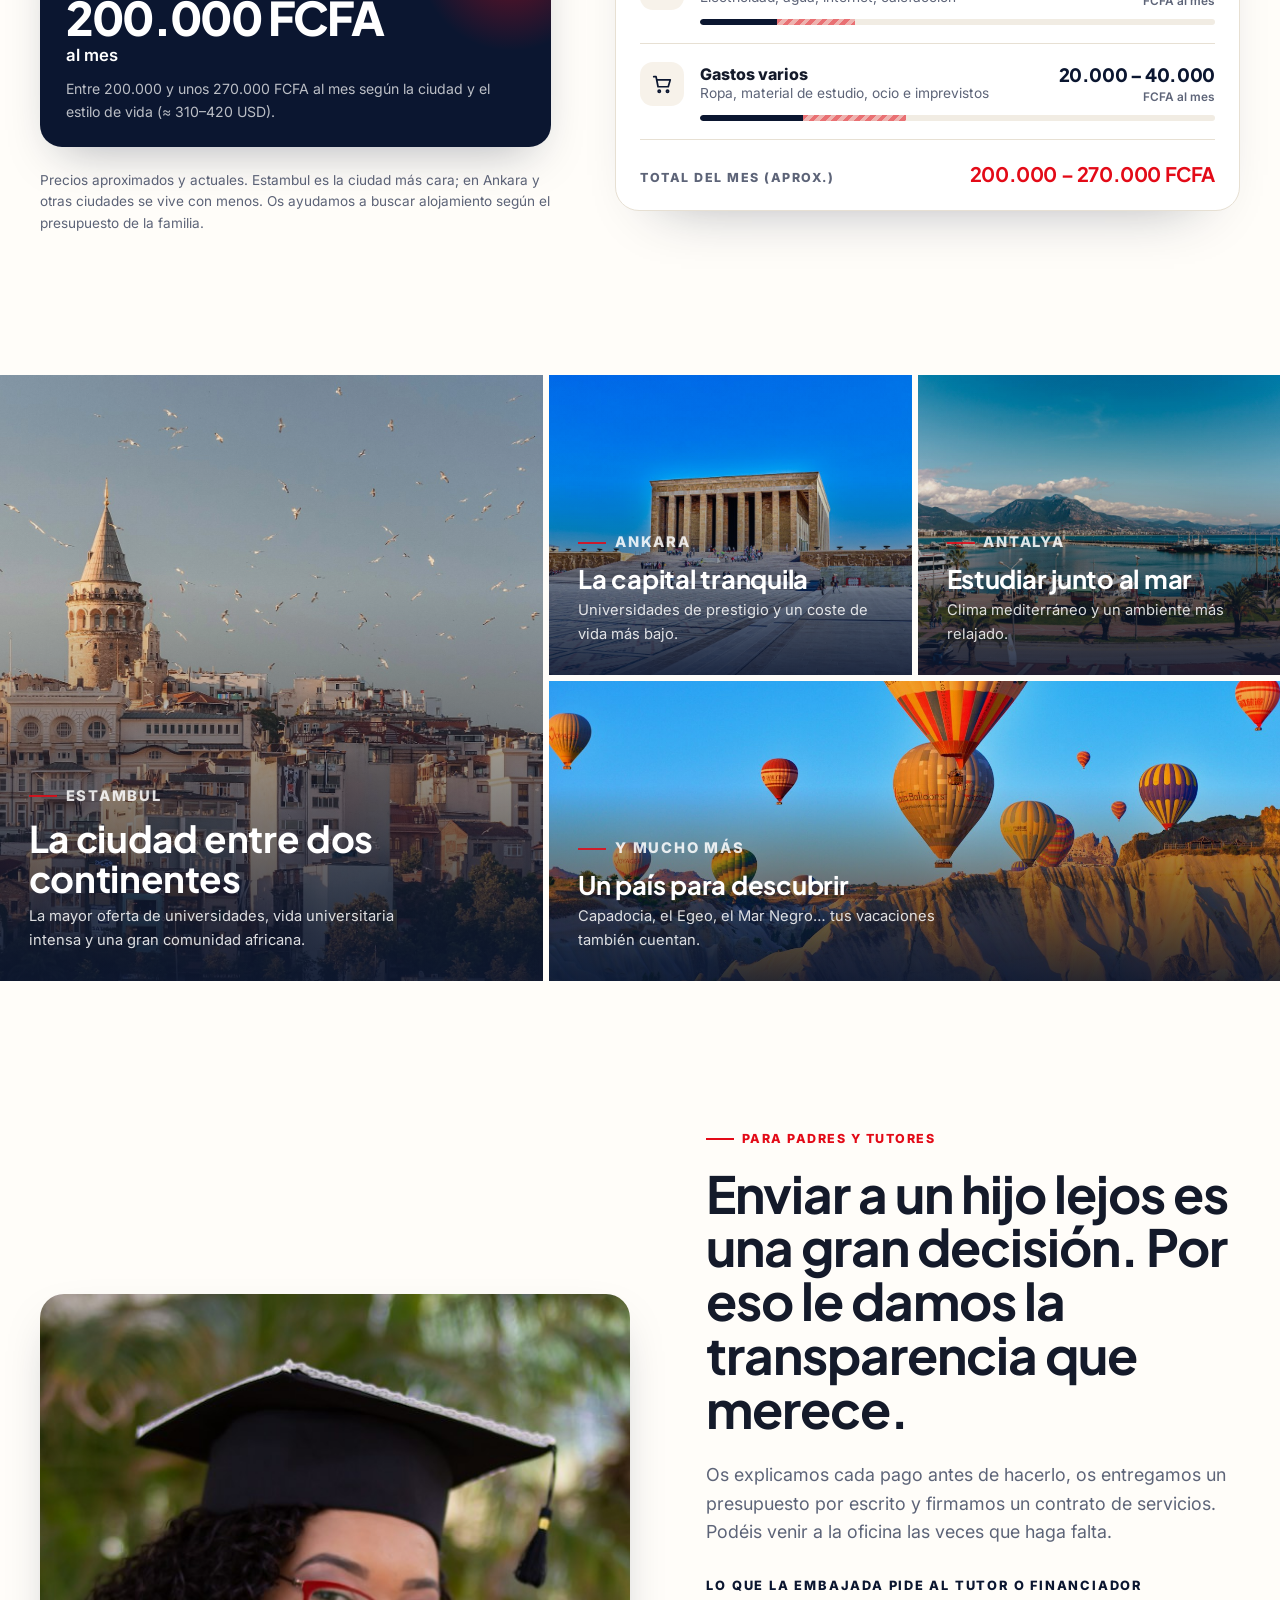
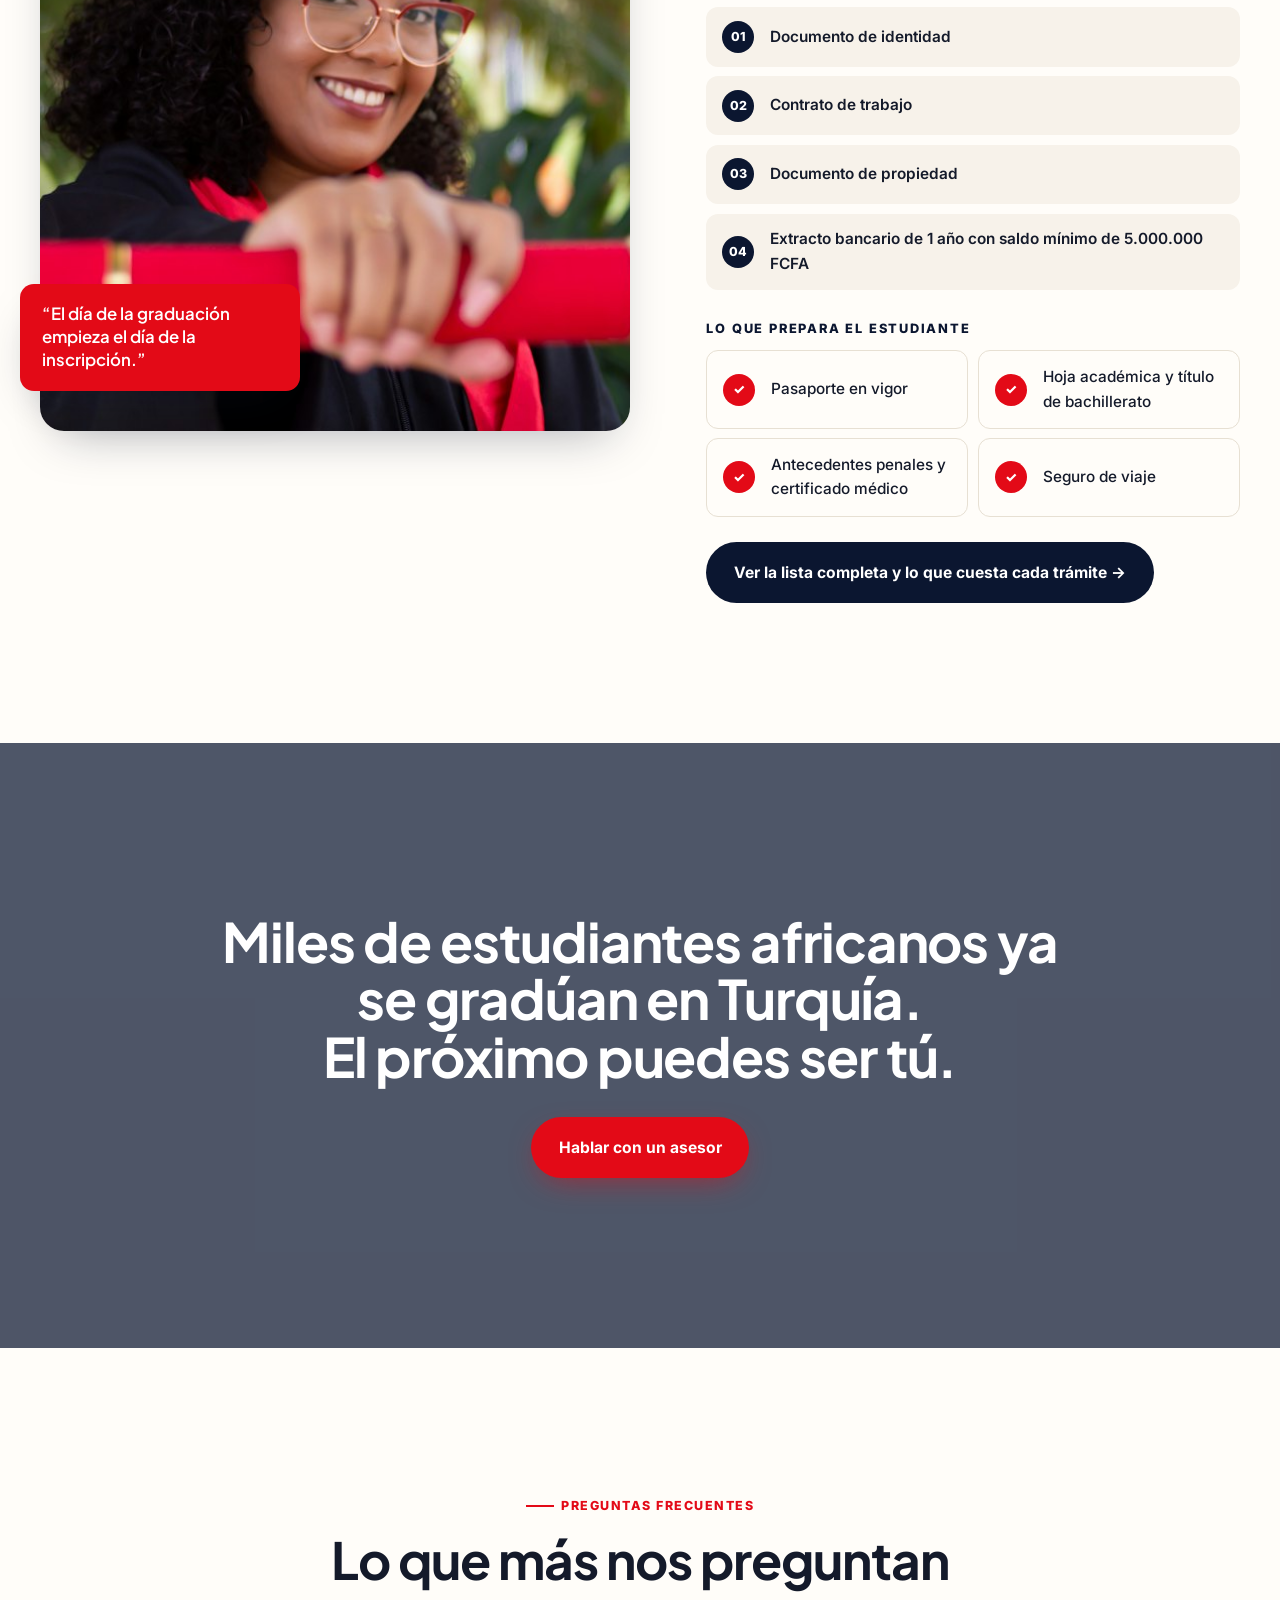
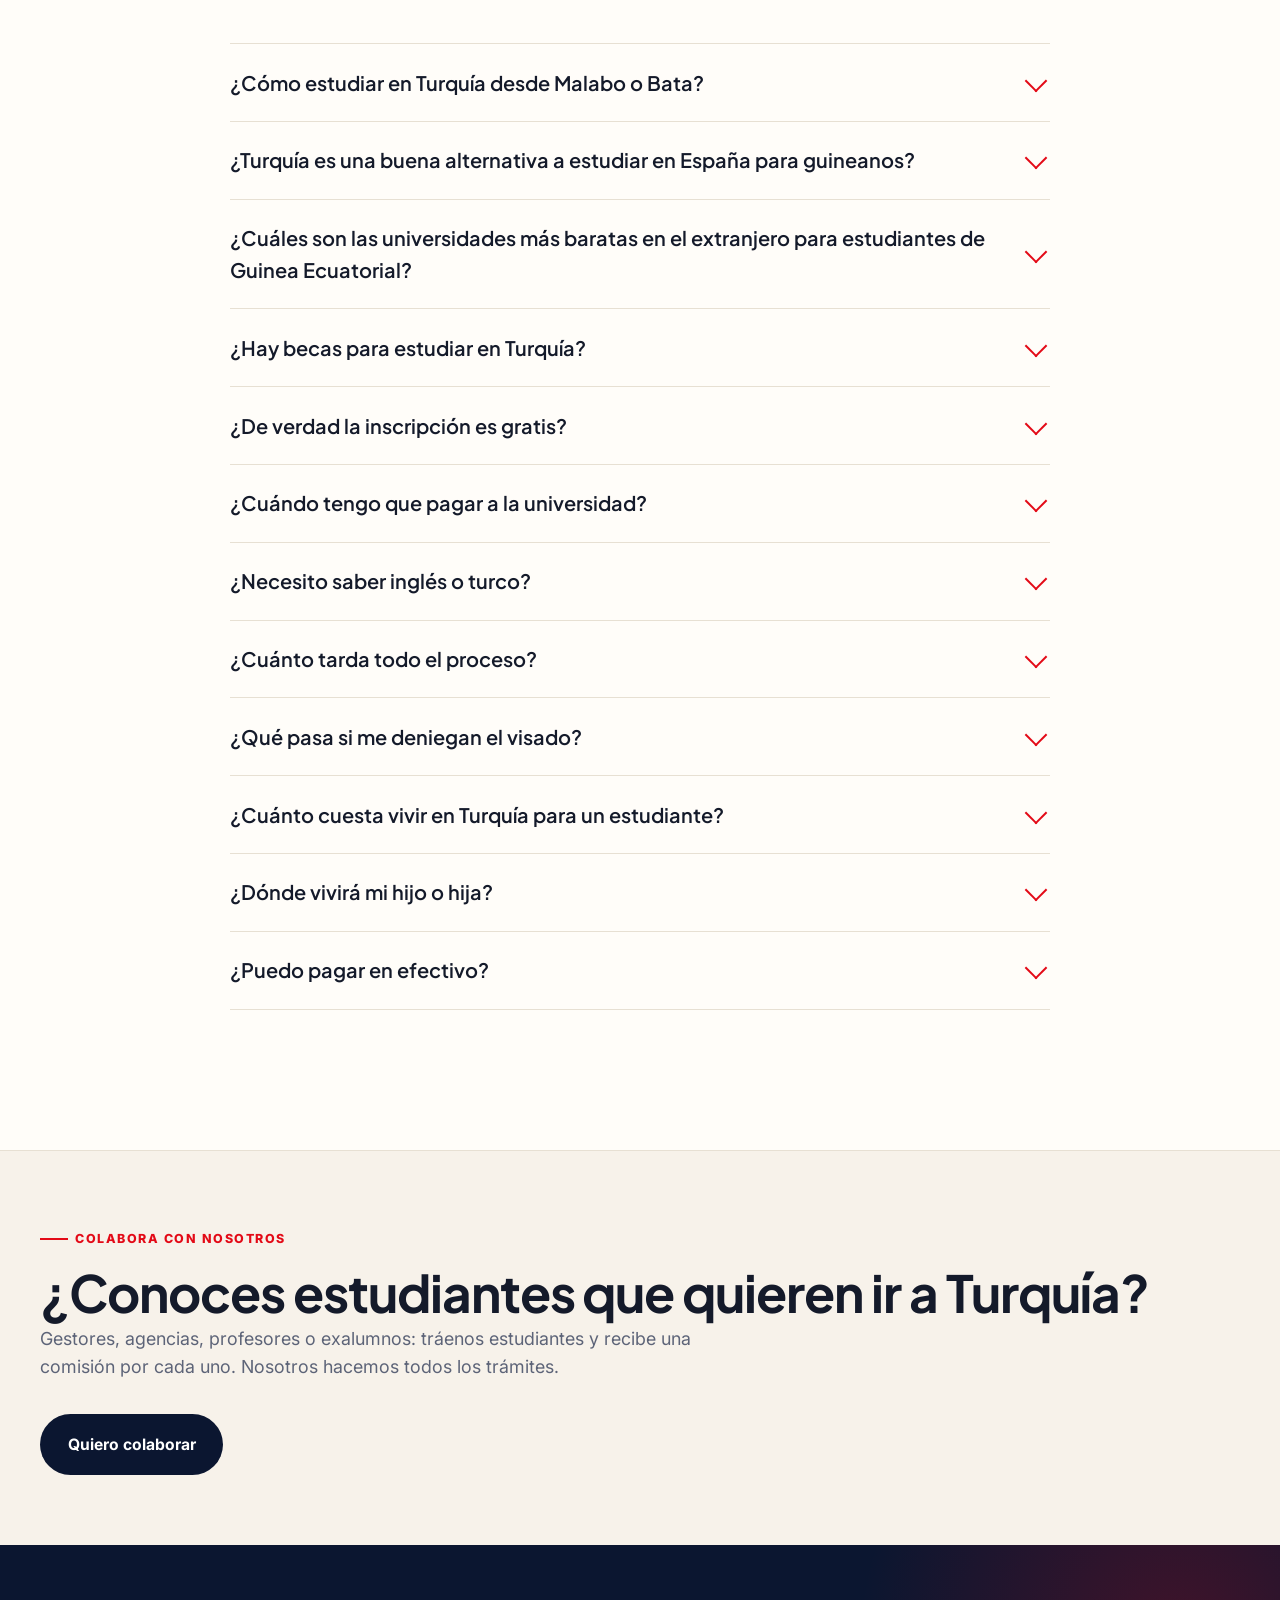
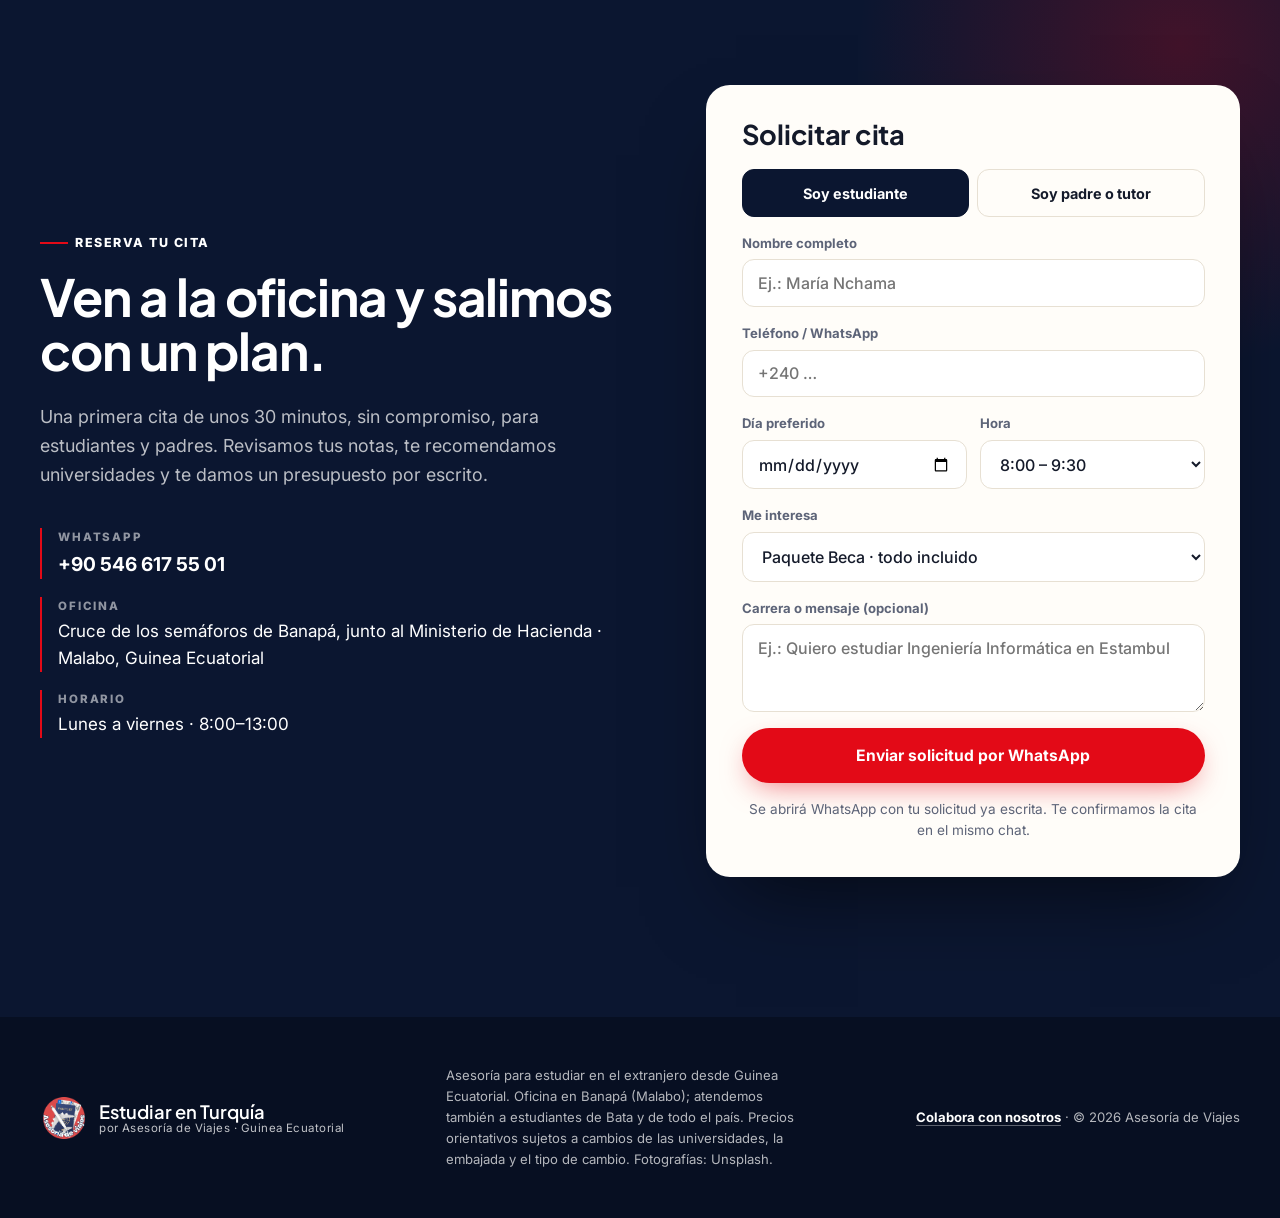
==== commit aff868e3: "Página Colabora con nosotros: formulario para colaboradores (gestores, agencias, profesores) con com" ====
--- a/index.html
+++ b/index.html
@@ -493,6 +493,18 @@
   </div>
 </section>
 
+<!-- ============ COLABORA ============ -->
+<section class="scta colab-band">
+  <div class="wrap scta__in">
+    <div>
+      <p class="eyebrow">Colabora con nosotros</p>
+      <h2>¿Conoces estudiantes que quieren ir a Turquía?</h2>
+      <p class="lead">Gestores, agencias, profesores o exalumnos: tráenos estudiantes y recibe una comisión por cada uno. Nosotros hacemos todos los trámites.</p>
+    </div>
+    <a href="colabora.html" class="btn btn--navy">Quiero colaborar</a>
+  </div>
+</section>
+
 <!-- ============ CITA ============ -->
 <section class="section section--navy cita" id="cita">
   <div class="wrap">
@@ -538,7 +550,7 @@
       <span><strong>Estudiar en Turquía</strong><small>por Asesoría de Viajes · Guinea Ecuatorial</small></span>
     </div>
     <p class="foot__note">Asesoría para estudiar en el extranjero desde Guinea Ecuatorial. Oficina en Banapá (Malabo); atendemos también a estudiantes de Bata y de todo el país. Precios orientativos sujetos a cambios de las universidades, la embajada y el tipo de cambio. Fotografías: Unsplash.</p>
-    <p class="foot__copy">© <span id="year"></span> Asesoría de Viajes</p>
+    <p class="foot__copy"><a href="colabora.html" class="foot__link">Colabora con nosotros</a> · © <span id="year"></span> Asesoría de Viajes</p>
   </div>
 </footer>
 
--- a/styles.css
+++ b/styles.css
@@ -895,3 +895,34 @@
   .vrow__val{text-align:left;display:flex;align-items:baseline;gap:.4rem}
   .vsum{flex-direction:column;gap:.2rem}
 }
+
+/* ===== Colabora con nosotros ===== */
+.page-colab .shero{padding-bottom:80px}
+.shero h1 .red-em{color:#ff5a63;font-weight:inherit}
+.csteps{list-style:none;display:grid;grid-template-columns:repeat(3,1fr);gap:1.2rem}
+.csteps li{background:#fff;border:1px solid var(--line);border-radius:22px;padding:1.6rem 1.5rem}
+.csteps__n{width:42px;height:42px;border-radius:13px;background:var(--navy);color:#fff;display:grid;place-items:center;font-family:var(--serif);font-weight:800;font-size:1.15rem;margin-bottom:1rem}
+.csteps h3{font-size:1.25rem;margin-bottom:.4rem}
+.csteps p{color:var(--muted);font-size:.95rem}
+.colab-who{display:grid;grid-template-columns:1fr 1fr;gap:1.5rem 3rem;align-items:start}
+.colab-who .req-head{grid-column:1/-1;margin-bottom:.5rem}
+.cwho{list-style:none;display:grid;gap:.8rem}
+.cwho li{padding:1.1rem 1.2rem;border-radius:16px;background:var(--cream);border-left:4px solid var(--red)}
+.cwho strong{display:block;font-size:1.02rem}
+.cwho span{font-size:.92rem;color:var(--muted)}
+.cgive{background:var(--navy);color:#fff;border-radius:22px;padding:1.8rem;display:flex;flex-direction:column;gap:1.4rem}
+.cgive h3{font-size:1.4rem}
+.cgive .ticks li{color:rgba(255,255,255,.9)}
+.fs{border:0;padding:0;margin:0;min-width:0}
+.fs legend{font-size:.82rem;font-weight:700;color:var(--muted);margin-bottom:.45rem;padding:0}
+.chips{display:flex;flex-wrap:wrap;gap:.45rem}
+.chips label{cursor:pointer}
+.chips input{position:absolute;opacity:0;pointer-events:none}
+.chips span{display:block;padding:.55rem .85rem;border-radius:999px;border:1.5px solid var(--line);font-weight:700;font-size:.86rem;transition:all .2s ease}
+.chips input:checked+span{border-color:var(--navy);background:var(--navy);color:#fff}
+.chips input:focus-visible+span,.who input:focus-visible+span{outline:2px solid var(--red);outline-offset:2px}
+.colab-band{background:var(--cream);border-top:1px solid var(--line)}
+.colab-band h2{color:var(--ink)}
+.colab-band .lead{color:var(--muted)}
+@media (max-width:1020px){.csteps{grid-template-columns:1fr}.colab-who{grid-template-columns:1fr}}
+.foot__link{color:#fff;font-weight:700;text-decoration:none;border-bottom:1px solid rgba(255,255,255,.35)}
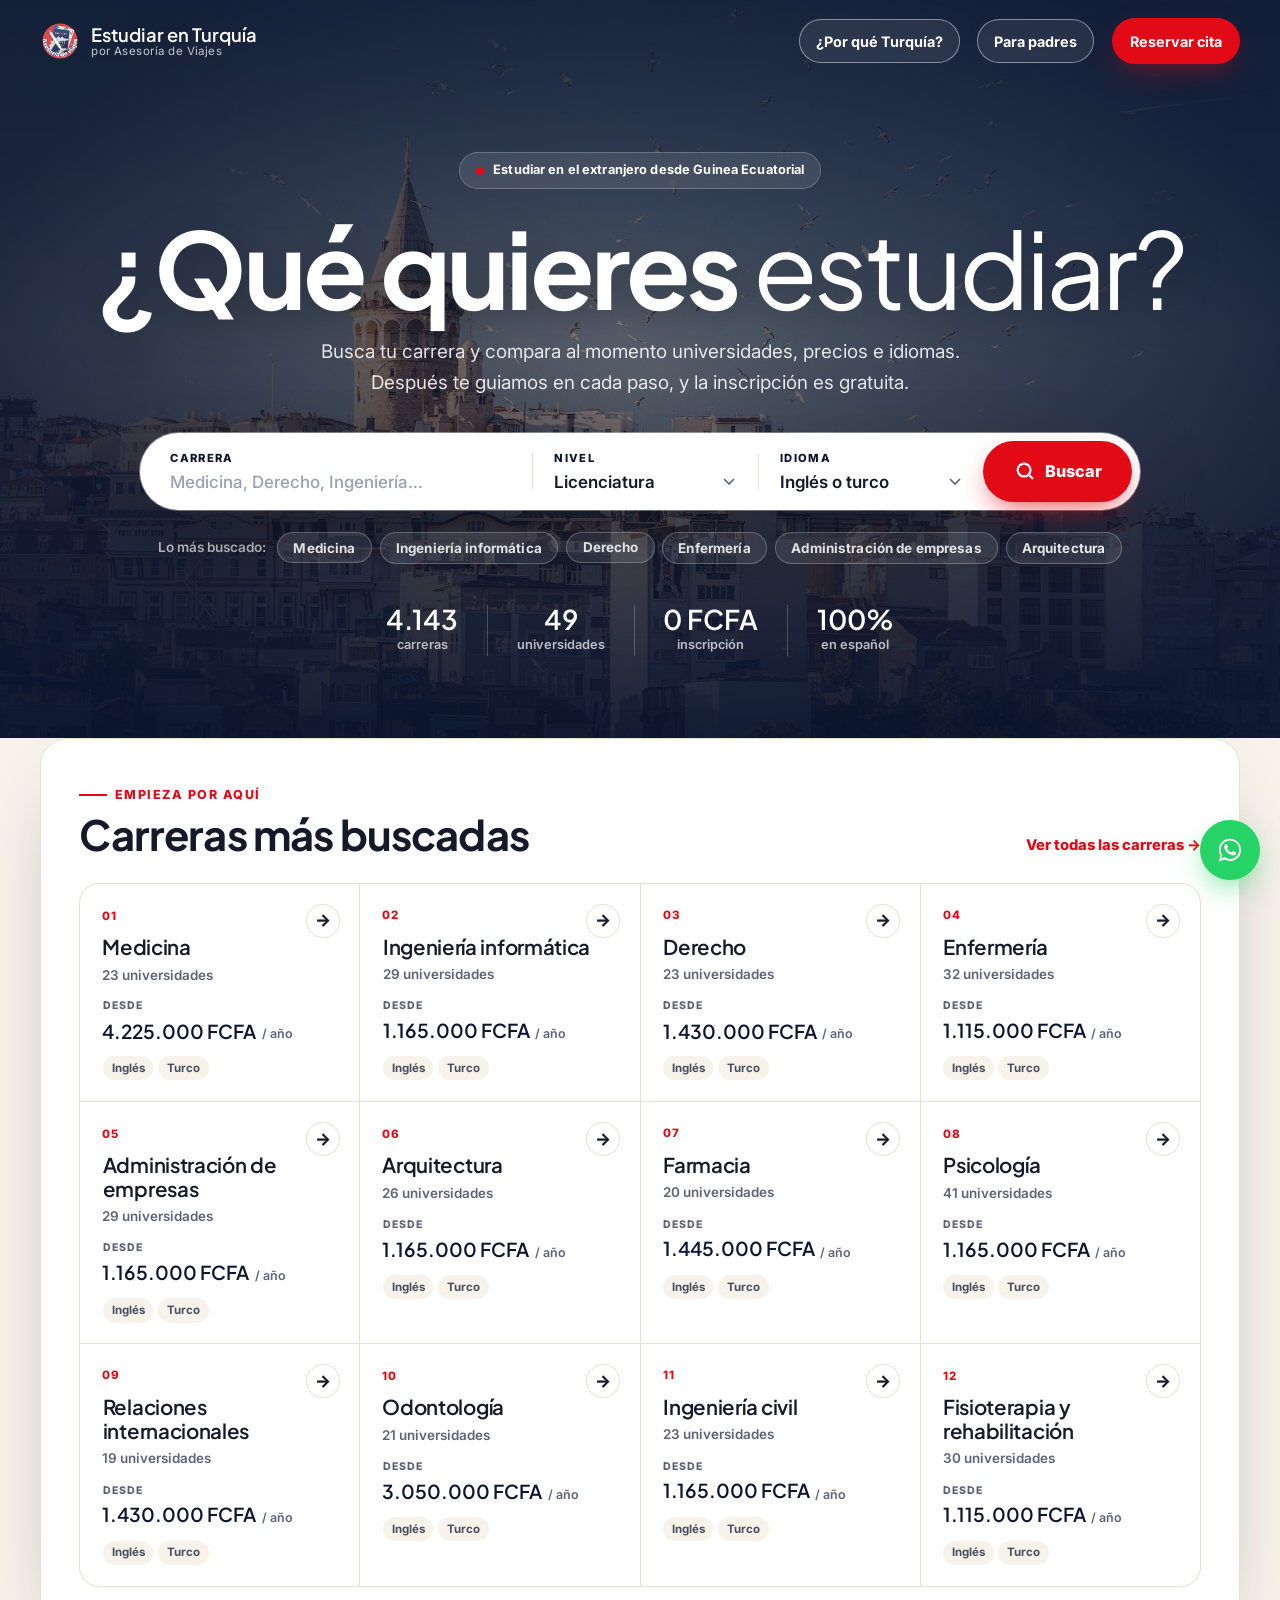
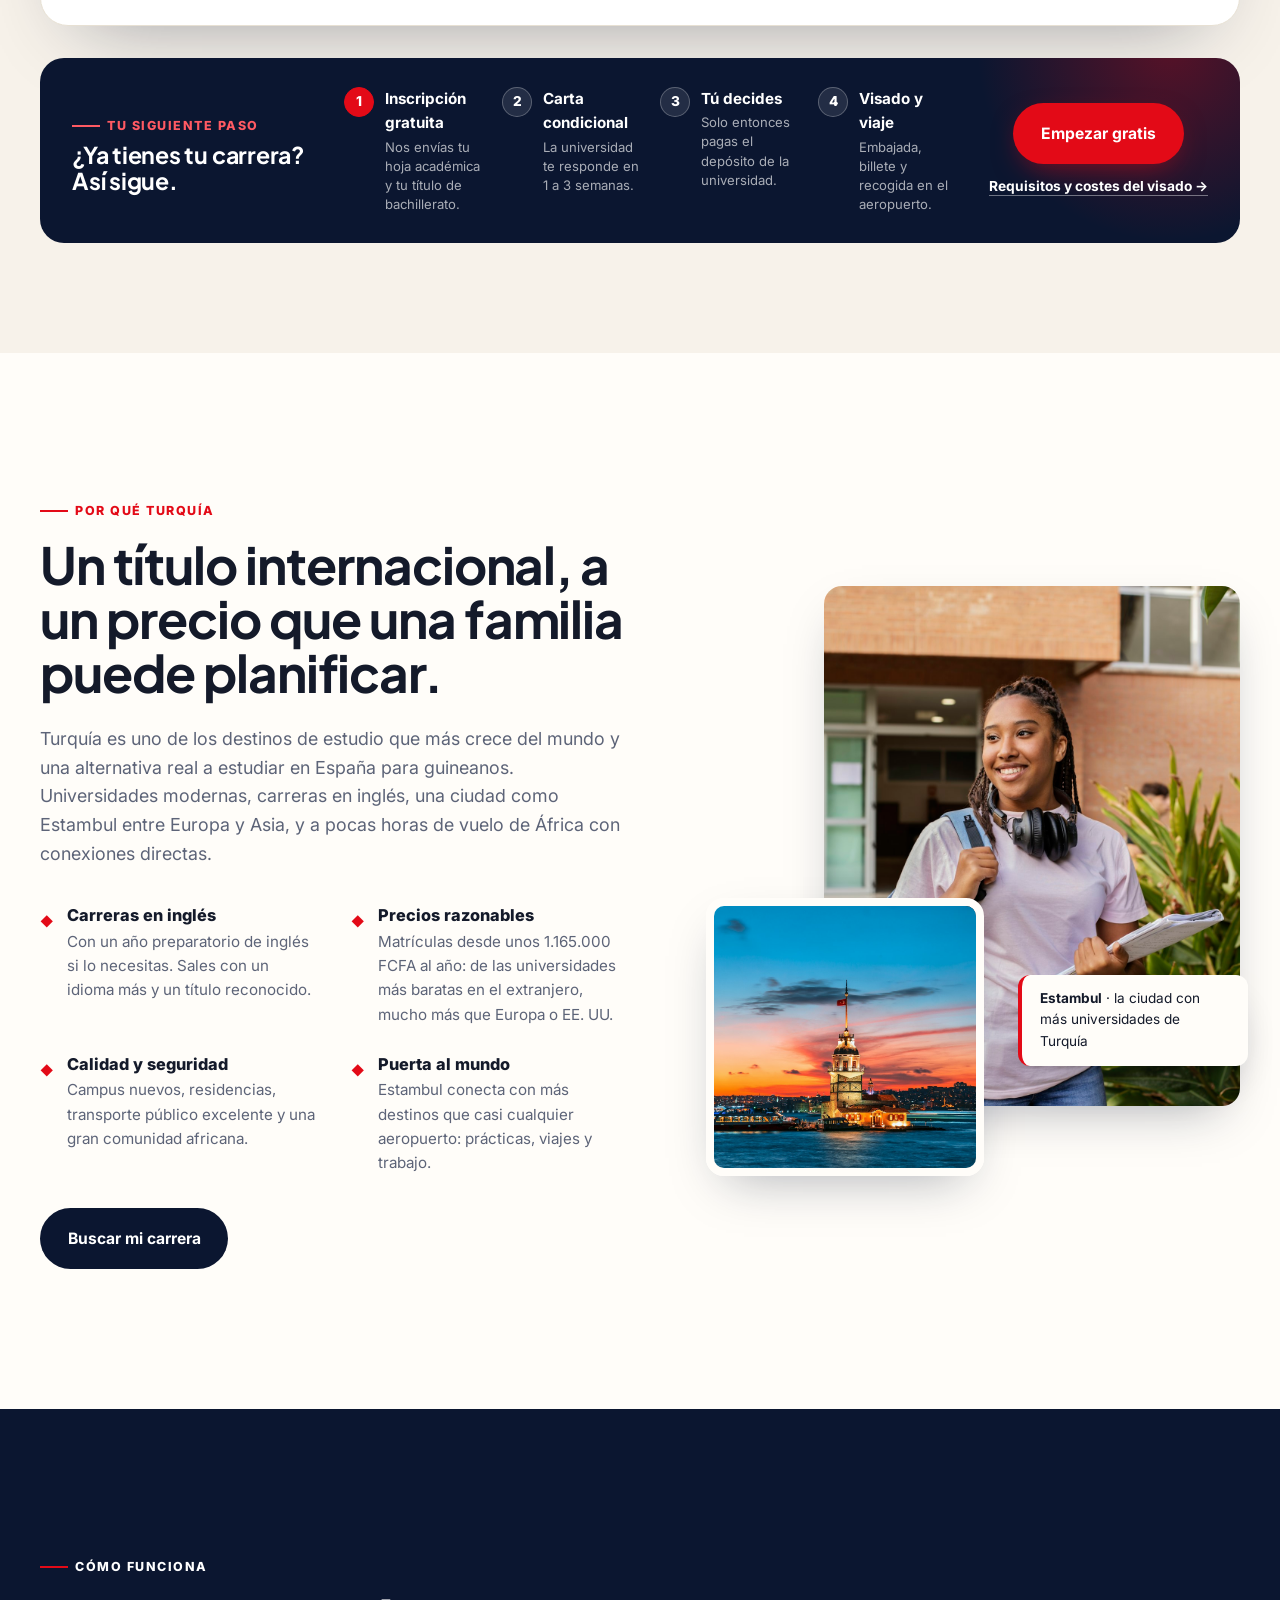
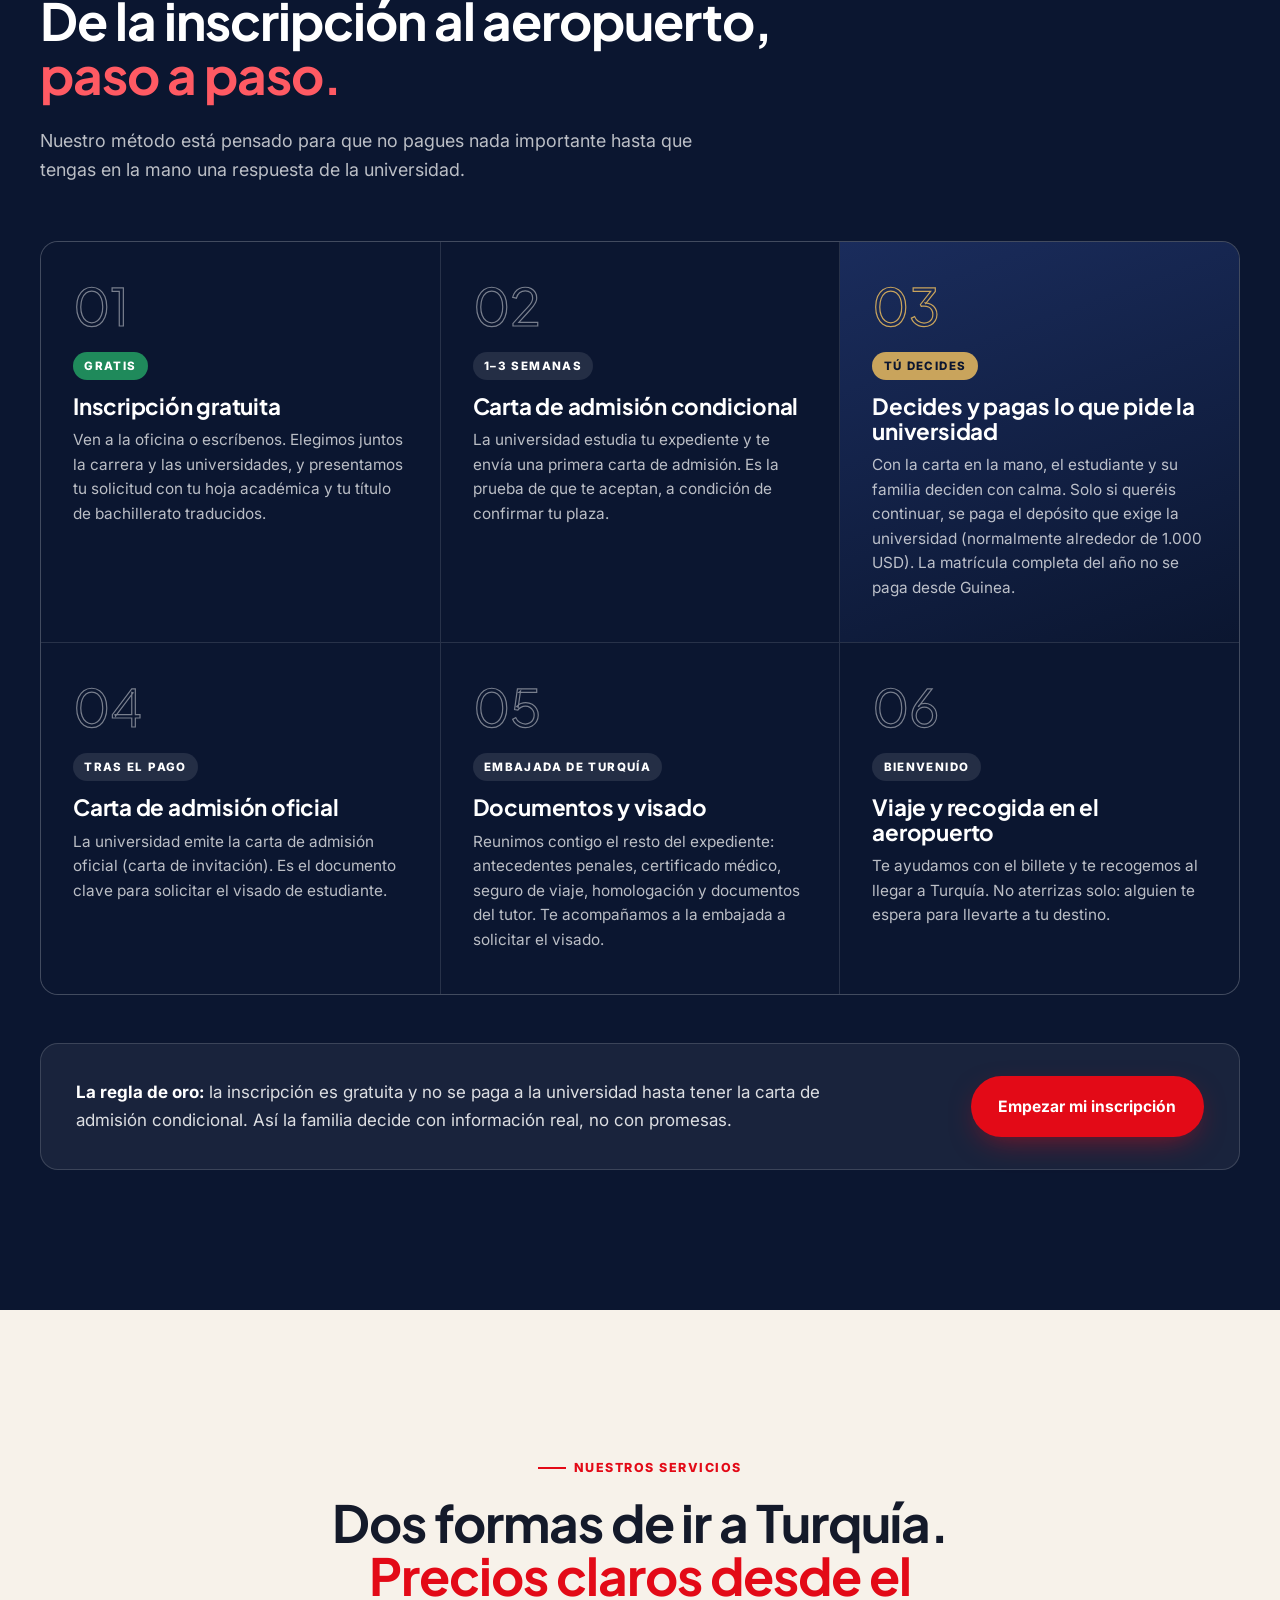
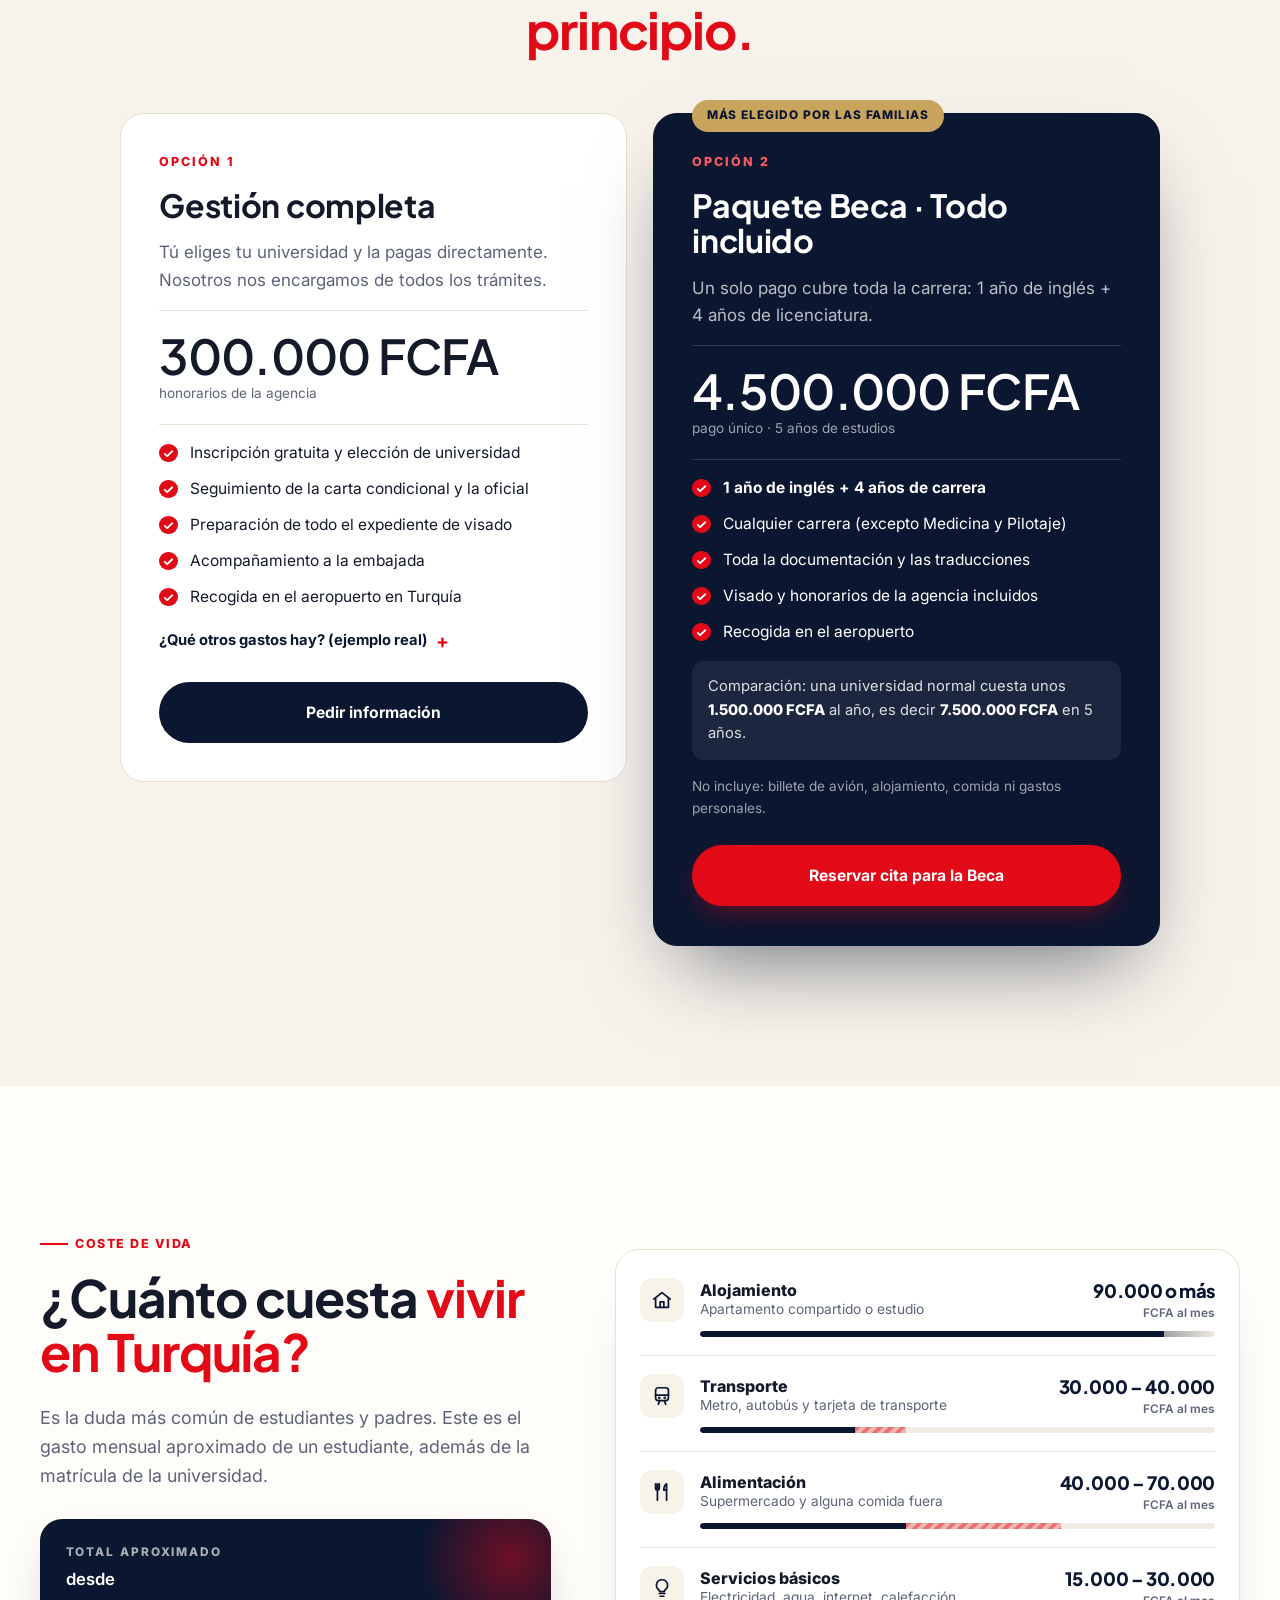
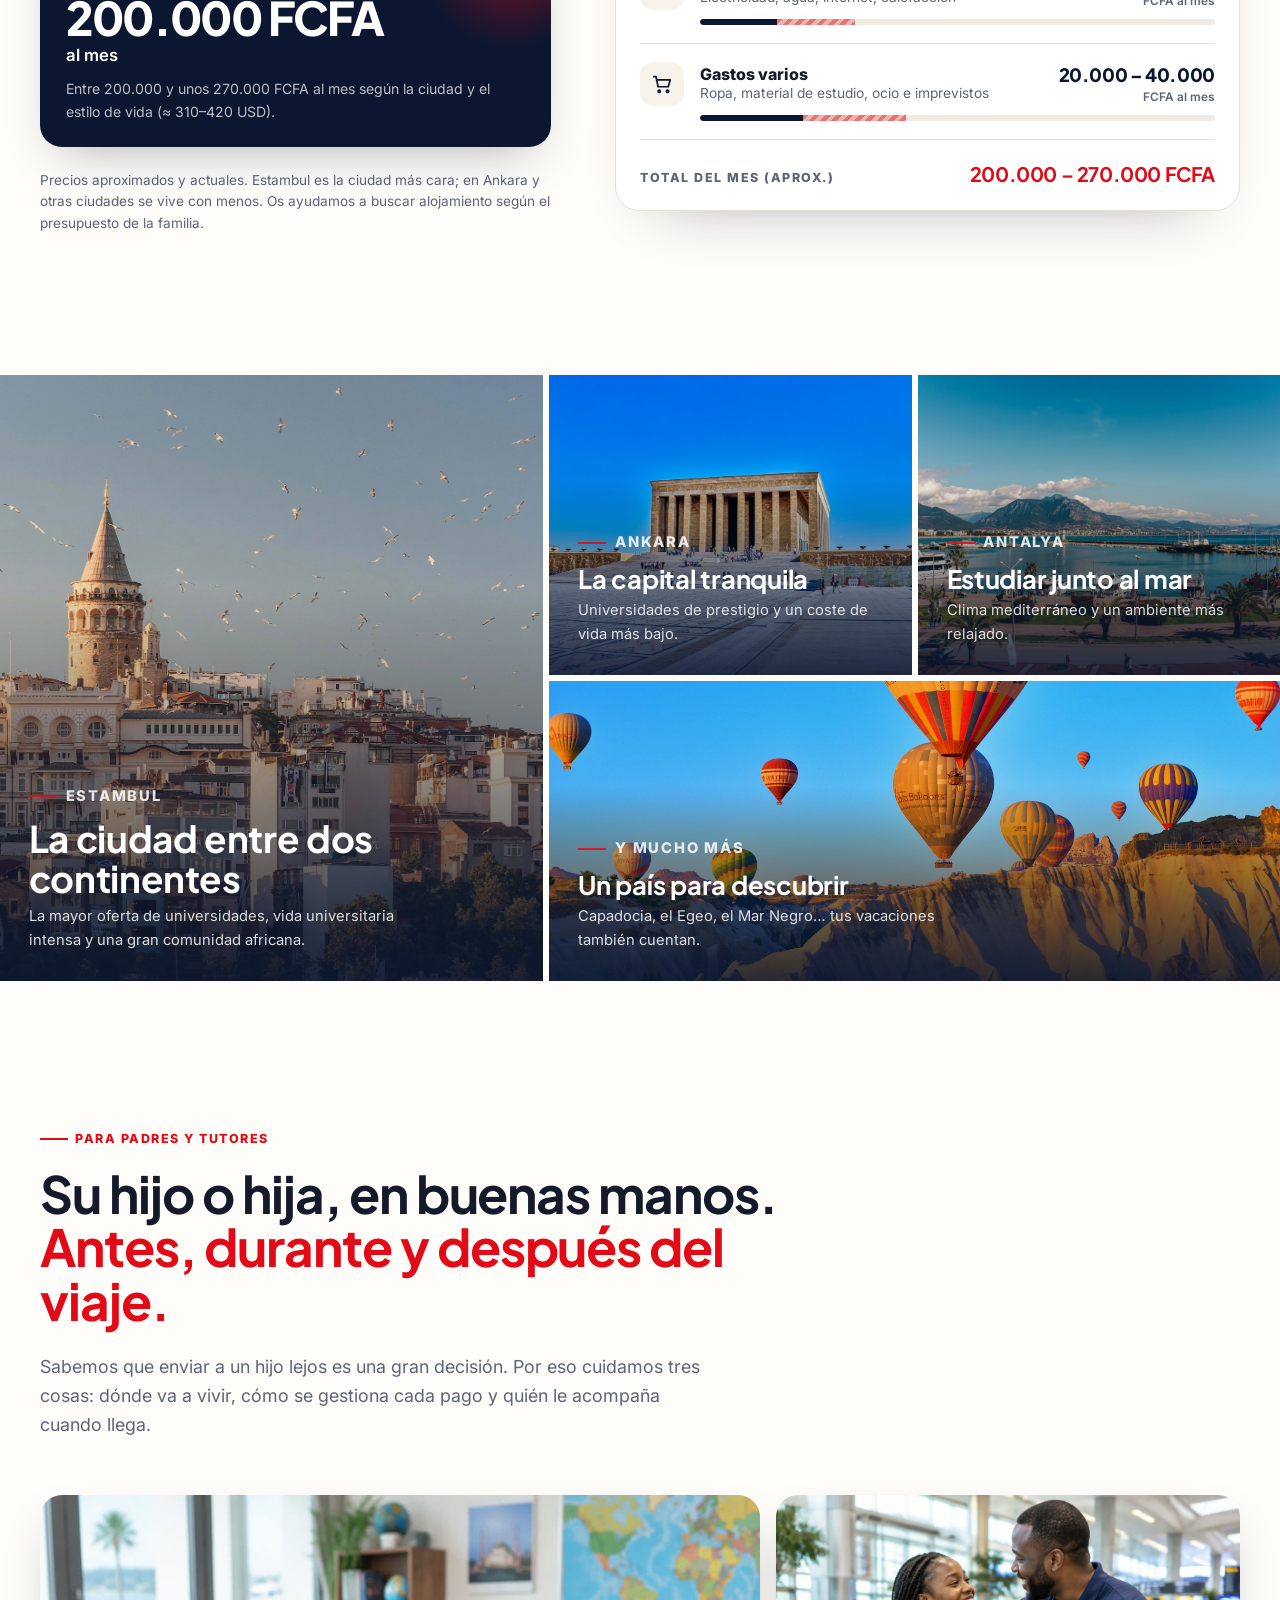
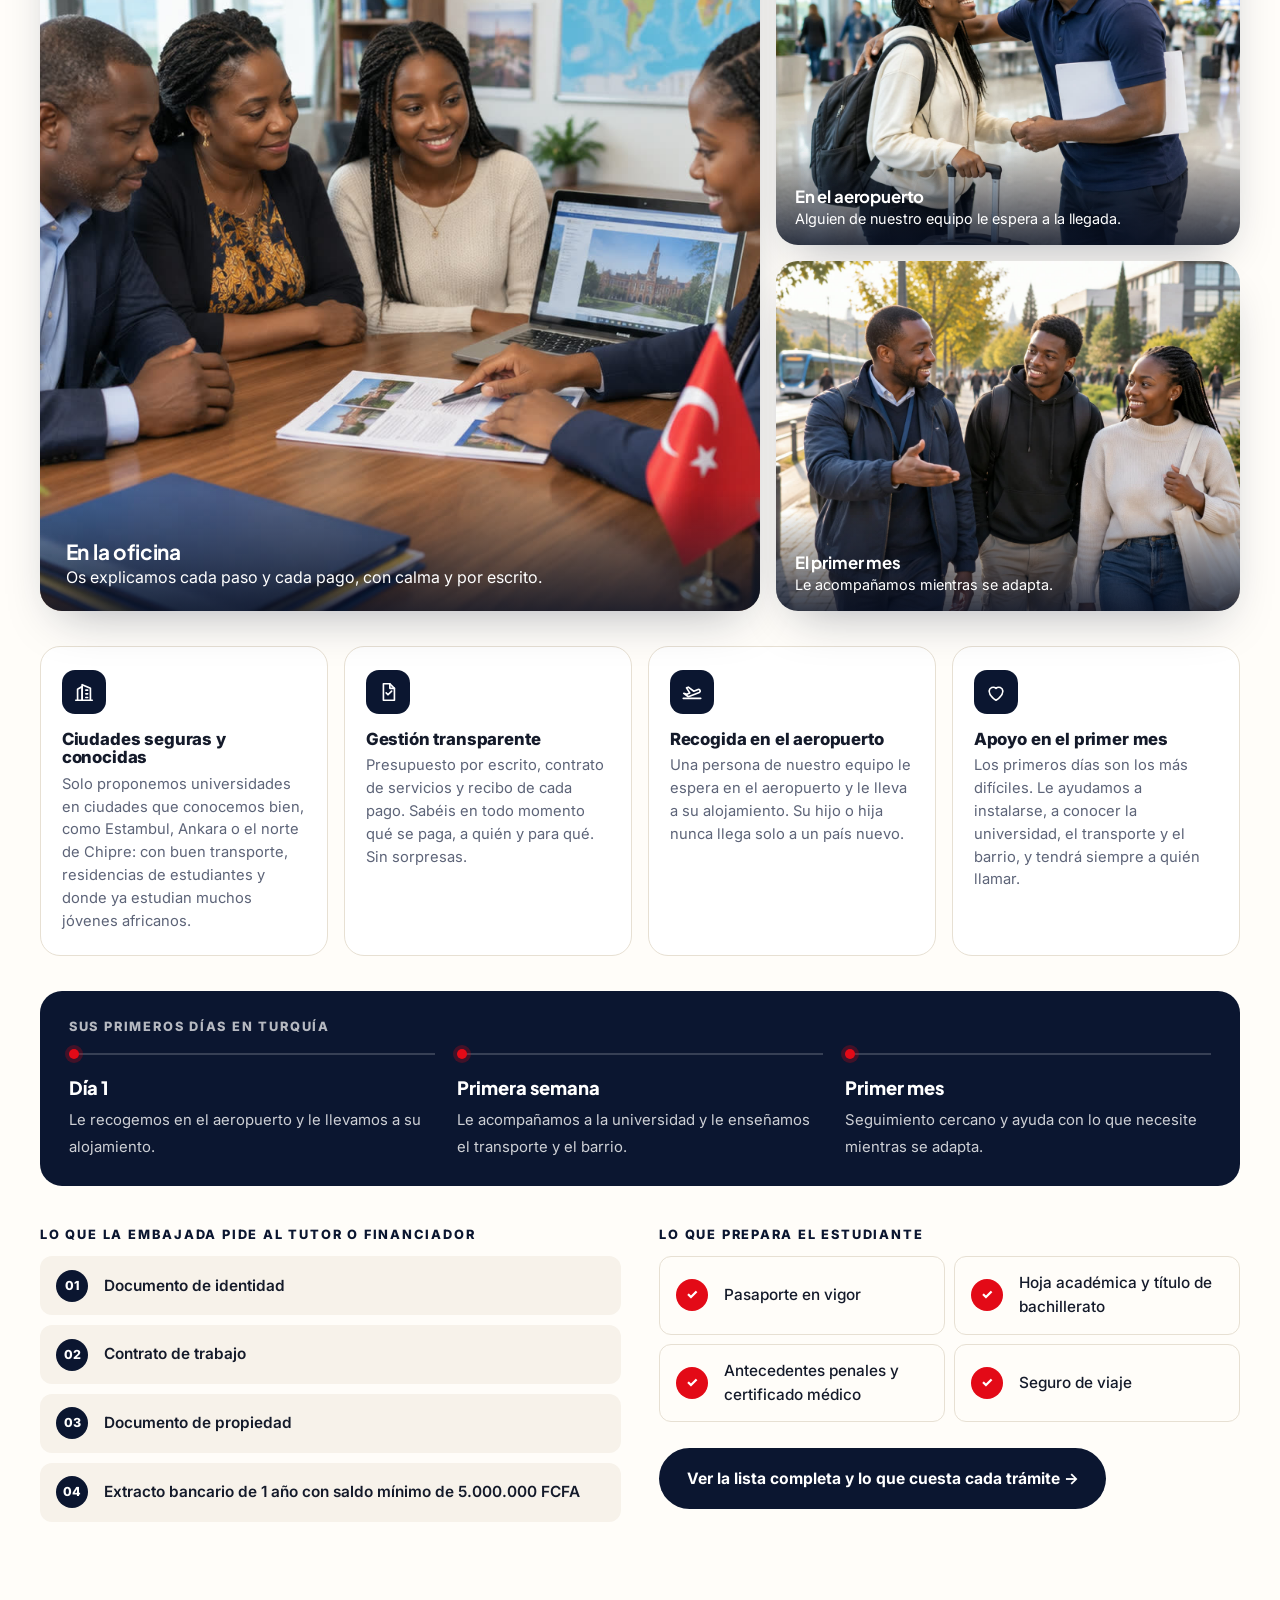
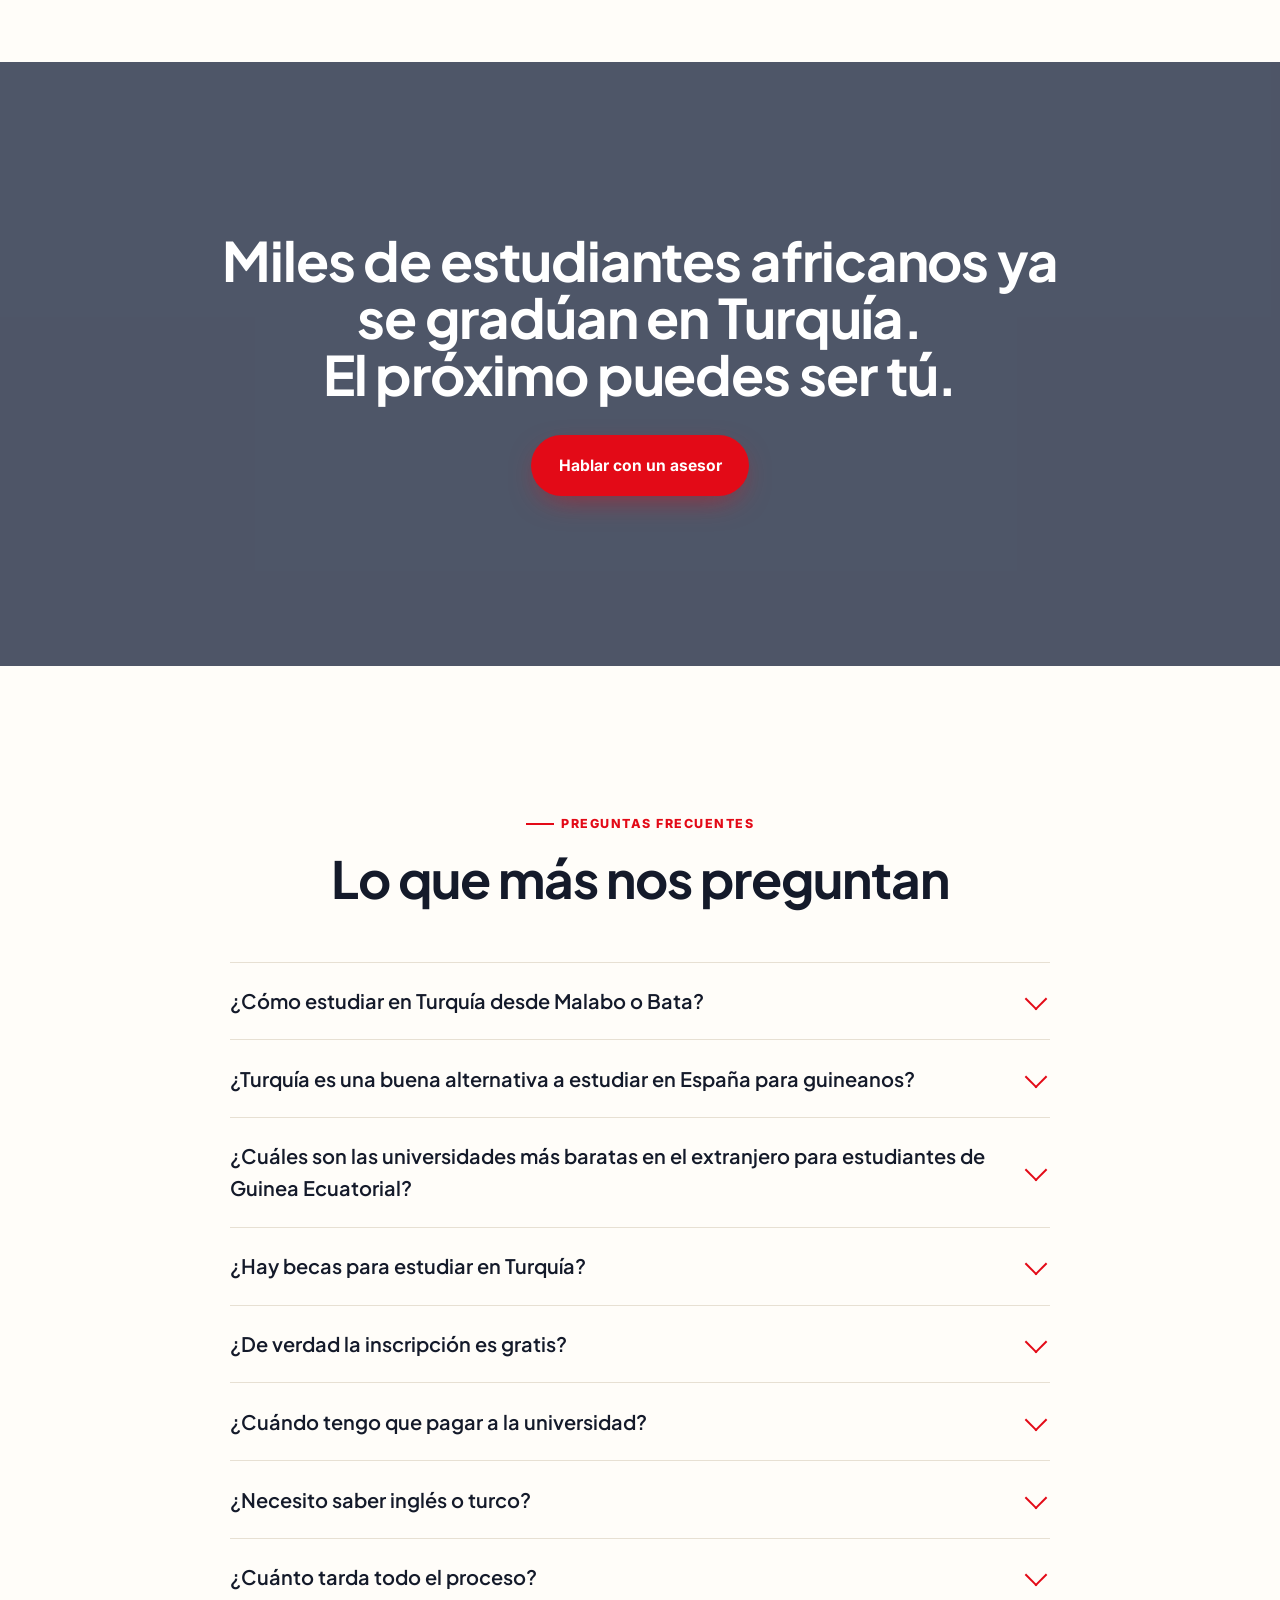
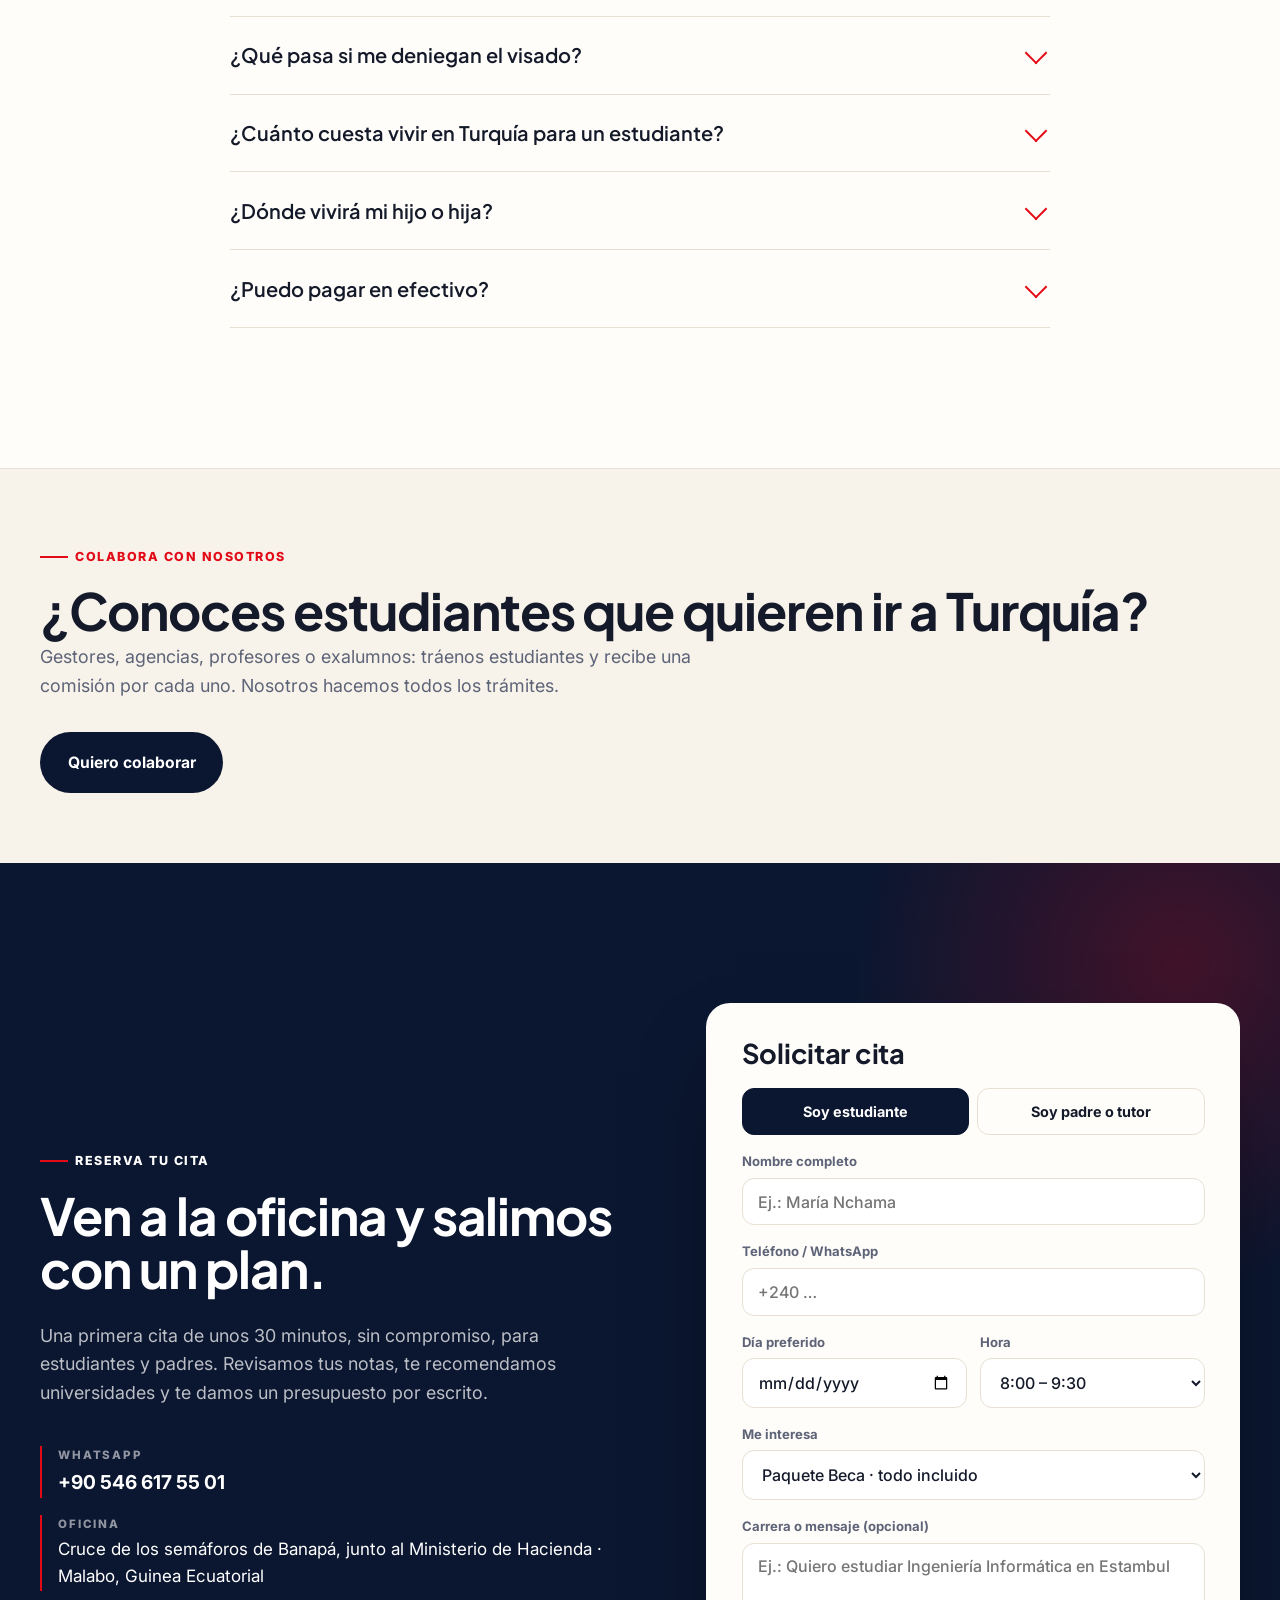
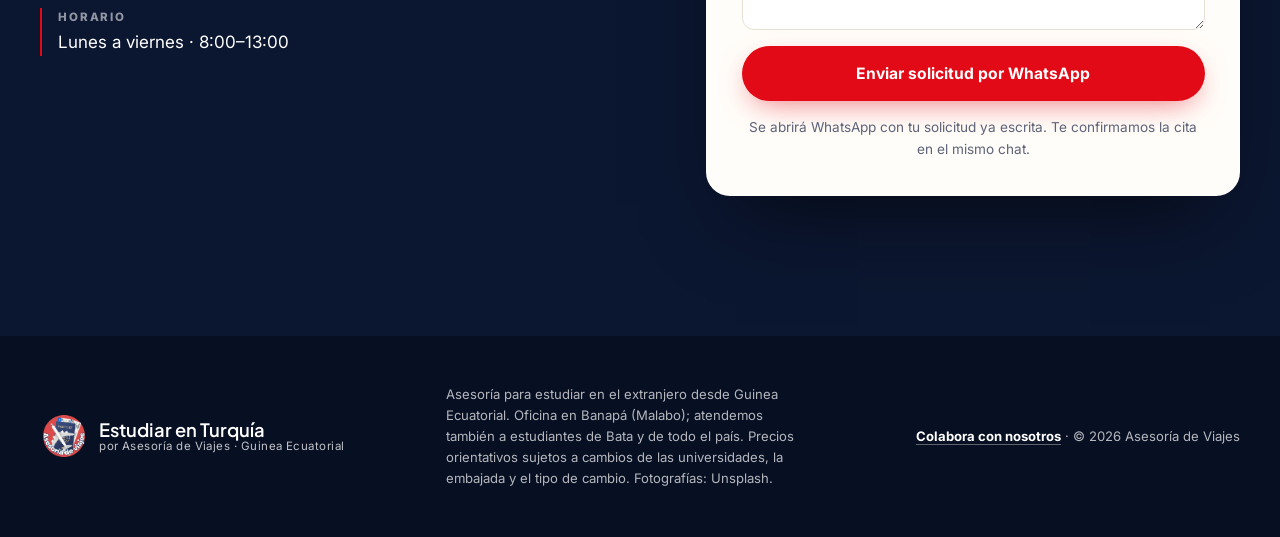
==== commit aae48eca: "Sección para padres: fotos (oficina, aeropuerto, primer mes), seguridad de las ciudades, transparenc" ====
--- a/index.html
+++ b/index.html
@@ -429,18 +429,45 @@
 <!-- ============ PADRES ============ -->
 <section class="section" id="padres">
   <div class="wrap">
-    <div class="split split--rev">
-      <div class="split__media reveal">
-        <figure class="portrait">
-          <img src="img/grad-woman.jpg" alt="Estudiante sonriente con toga y birrete de graduación" loading="lazy">
-          <figcaption>“El día de la graduación empieza el día de la inscripción.”</figcaption>
-        </figure>
-      </div>
-      <div class="split__text reveal">
-        <p class="eyebrow">Para padres y tutores</p>
-        <h2>Enviar a un hijo lejos es una gran decisión. Por eso le damos la transparencia que merece.</h2>
-        <p class="lead">Os explicamos cada pago antes de hacerlo, os entregamos un presupuesto por escrito y firmamos un contrato de servicios. Podéis venir a la oficina las veces que haga falta.</p>
-
+    <div class="head reveal padres__head">
+      <p class="eyebrow">Para padres y tutores</p>
+      <h2>Su hijo o hija, en buenas manos. <em>Antes, durante y después del viaje.</em></h2>
+      <p class="lead">Sabemos que enviar a un hijo lejos es una gran decisión. Por eso cuidamos tres cosas: dónde va a vivir, cómo se gestiona cada pago y quién le acompaña cuando llega.</p>
+    </div>
+
+    <div class="pgal reveal">
+      <figure class="pgal__main">
+        <img src="img/padres-family.jpg" alt="Una familia con su hija habla con una asesora en la oficina, revisando la información de la universidad" loading="lazy" width="1200" height="900">
+        <figcaption><strong>En la oficina</strong>Os explicamos cada paso y cada pago, con calma y por escrito.</figcaption>
+      </figure>
+      <figure>
+        <img src="img/padres-airport.jpg" alt="Un miembro del equipo recibe con un abrazo a una estudiante que acaba de llegar al aeropuerto de Estambul" loading="lazy" width="1200" height="900">
+        <figcaption><strong>En el aeropuerto</strong>Alguien de nuestro equipo le espera a la llegada.</figcaption>
+      </figure>
+      <figure>
+        <img src="img/padres-city.jpg" alt="Un coordinador acompaña a dos estudiantes nuevos por una calle tranquila cerca de la universidad" loading="lazy" width="1200" height="900">
+        <figcaption><strong>El primer mes</strong>Le acompañamos mientras se adapta.</figcaption>
+      </figure>
+    </div>
+
+    <div class="tgrid">
+        <article class="tcard reveal"><span class="tcard__ic" aria-hidden="true"><svg viewBox="0 0 24 24"><path d="M3 21h18"/><path d="M5 21V9l5-3v15"/><path d="M10 21V4l9 4v13"/><path d="M14 10h2M14 14h2M14 18h2"/></svg></span><h3>Ciudades seguras y conocidas</h3><p>Solo proponemos universidades en ciudades que conocemos bien, como Estambul, Ankara o el norte de Chipre: con buen transporte, residencias de estudiantes y donde ya estudian muchos jóvenes africanos.</p></article>
+        <article class="tcard reveal"><span class="tcard__ic" aria-hidden="true"><svg viewBox="0 0 24 24"><path d="M7 3h7l5 5v13H7z"/><path d="M14 3v5h5"/><path d="M10 13l2 2 4-4"/></svg></span><h3>Gestión transparente</h3><p>Presupuesto por escrito, contrato de servicios y recibo de cada pago. Sabéis en todo momento qué se paga, a quién y para qué. Sin sorpresas.</p></article>
+        <article class="tcard reveal"><span class="tcard__ic" aria-hidden="true"><svg viewBox="0 0 24 24"><path d="M2.5 19h19"/><path d="M3 13.5l3.5 1 3-1.5L6 7.5l2-.8 6 4.5 4.6-2a1.8 1.8 0 0 1 1.4 3.3L8 17.2l-5-3.7z"/></svg></span><h3>Recogida en el aeropuerto</h3><p>Una persona de nuestro equipo le espera en el aeropuerto y le lleva a su alojamiento. Su hijo o hija nunca llega solo a un país nuevo.</p></article>
+        <article class="tcard reveal"><span class="tcard__ic" aria-hidden="true"><svg viewBox="0 0 24 24"><path d="M12 21s-7.5-4.4-7.5-10A4.5 4.5 0 0 1 12 8a4.5 4.5 0 0 1 7.5 3c0 5.6-7.5 10-7.5 10z"/></svg></span><h3>Apoyo en el primer mes</h3><p>Los primeros días son los más difíciles. Le ayudamos a instalarse, a conocer la universidad, el transporte y el barrio, y tendrá siempre a quién llamar.</p></article>
+    </div>
+
+    <div class="fdays reveal">
+      <p class="mini">Sus primeros días en Turquía</p>
+      <ol>
+        <li><b>Día 1</b><span>Le recogemos en el aeropuerto y le llevamos a su alojamiento.</span></li>
+        <li><b>Primera semana</b><span>Le acompañamos a la universidad y le enseñamos el transporte y el barrio.</span></li>
+        <li><b>Primer mes</b><span>Seguimiento cercano y ayuda con lo que necesite mientras se adapta.</span></li>
+      </ol>
+    </div>
+
+    <div class="pdocs reveal">
+      <div>
         <h3 class="mini">Lo que la embajada pide al tutor o financiador</h3>
         <ul class="docs">
           <li><span>01</span>Documento de identidad</li>
@@ -448,6 +475,8 @@
           <li><span>03</span>Documento de propiedad</li>
           <li><span>04</span>Extracto bancario de 1 año con saldo mínimo de 5.000.000 FCFA</li>
         </ul>
+      </div>
+      <div>
         <h3 class="mini">Lo que prepara el estudiante</h3>
         <ul class="docs docs--soft">
           <li><span>✓</span>Pasaporte en vigor</li>
@@ -535,6 +564,7 @@
         <label class="f">Me interesa<select name="interes"><option>Paquete Beca · todo incluido</option><option>Gestión completa (pago universidad aparte)</option><option>Aún no lo sé, quiero información</option></select></label>
         <label class="f">Carrera o mensaje (opcional)<textarea name="msg" rows="3" placeholder="Ej.: Quiero estudiar Ingeniería Informática en Estambul"></textarea></label>
         <p class="form__err" id="formErr" hidden>Por favor, completa tu nombre, teléfono y el día.</p>
+        <p class="form__ok" id="formOk" hidden>Se ha abierto WhatsApp con tu solicitud. <strong>Pulsa «Enviar»</strong> para que la recibamos y te confirmamos la cita.</p>
         <button class="btn btn--red btn--block" type="submit">Enviar solicitud por WhatsApp</button>
         <p class="fine fine--light">Se abrirá WhatsApp con tu solicitud ya escrita. Te confirmamos la cita en el mismo chat.</p>
       </form>
@@ -554,10 +584,11 @@
   </div>
 </footer>
 
-<a class="wa" data-track="Botón flotante" href="https://wa.me/905466175501?text=Hola%2C%20quiero%20informaci%C3%B3n%20para%20estudiar%20en%20Turqu%C3%ADa" target="_blank" rel="noopener" aria-label="Escribir por WhatsApp">
+<a class="wa" data-track="Botón flotante" href="https://wa.me/905466175501?text=Hola%2C%20vengo%20de%20la%20p%C3%A1gina%20web%20%28turquia.mercadosemu.com%29%20y%20quiero%20informaci%C3%B3n%20para%20estudiar%20en%20Turqu%C3%ADa." target="_blank" rel="noopener" aria-label="Escribir por WhatsApp">
   <svg viewBox="0 0 32 32" width="28" height="28" aria-hidden="true"><path fill="currentColor" d="M16 3C9 3 3.3 8.6 3.3 15.6c0 2.4.7 4.7 1.9 6.7L3 29l6.9-2.1c1.9 1 4 1.6 6.1 1.6 7 0 12.7-5.6 12.7-12.6S23 3 16 3zm0 23.1c-1.9 0-3.8-.5-5.4-1.5l-.4-.2-4.1 1.2 1.2-4-.3-.4c-1.1-1.7-1.6-3.6-1.6-5.6 0-5.8 4.7-10.5 10.6-10.5s10.6 4.7 10.6 10.5S21.9 26.1 16 26.1zm5.8-7.9c-.3-.2-1.9-.9-2.2-1-.3-.1-.5-.2-.7.2-.2.3-.8 1-1 1.2-.2.2-.4.2-.7.1-.3-.2-1.4-.5-2.6-1.6-1-.9-1.6-1.9-1.8-2.2-.2-.3 0-.5.1-.7l.5-.6c.2-.2.2-.3.3-.6.1-.2 0-.4 0-.6l-1-2.4c-.3-.6-.5-.5-.7-.5h-.6c-.2 0-.6.1-.9.4-.3.3-1.2 1.1-1.2 2.8s1.2 3.3 1.4 3.5c.2.2 2.4 3.6 5.8 5 .8.4 1.4.6 1.9.7.8.3 1.5.2 2.1.1.6-.1 1.9-.8 2.2-1.5.3-.7.3-1.4.2-1.5-.1-.2-.3-.3-.6-.4z"/></svg>
 </a>
 
+<script src="visit.js"></script>
 <script src="track.js" defer></script>
 <script src="data/programas.js" defer></script>
 <script src="app.js" defer></script>
--- a/styles.css
+++ b/styles.css
@@ -926,3 +926,48 @@
 .colab-band .lead{color:var(--muted)}
 @media (max-width:1020px){.csteps{grid-template-columns:1fr}.colab-who{grid-template-columns:1fr}}
 .foot__link{color:#fff;font-weight:700;text-decoration:none;border-bottom:1px solid rgba(255,255,255,.35)}
+.form__ok{background:#E7F7EE;color:#11643A;border-radius:12px;padding:.75rem .9rem;font-size:.88rem;font-weight:600;line-height:1.45}
+
+/* ===== Para padres: tranquilidad ===== */
+.padres__head{max-width:820px}
+.pgal{display:grid;grid-template-columns:1.55fr 1fr;grid-template-rows:1fr 1fr;gap:1rem;margin-bottom:2.2rem}
+.pgal figure{position:relative;margin:0;border-radius:22px;overflow:hidden;box-shadow:var(--shadow);min-height:0}
+.pgal__main{grid-row:1/3}
+.pgal img{width:100%;height:100%;object-fit:cover;display:block}
+.pgal figcaption{position:absolute;left:0;right:0;bottom:0;padding:2.4rem 1.2rem 1rem;color:#fff;font-size:.9rem;line-height:1.4;background:linear-gradient(180deg,transparent,rgba(7,15,34,.82))}
+.pgal figcaption strong{display:block;font-family:var(--serif);font-size:1.05rem;font-weight:700;letter-spacing:-.01em}
+.pgal__main figcaption{padding:3rem 1.6rem 1.4rem;font-size:1rem}
+.pgal__main figcaption strong{font-size:1.3rem}
+.tgrid{display:grid;grid-template-columns:repeat(4,1fr);gap:1rem;margin-bottom:2.2rem}
+.tcard{background:#fff;border:1px solid var(--line);border-radius:20px;padding:1.4rem 1.3rem}
+.tcard__ic{width:44px;height:44px;border-radius:13px;background:var(--navy);color:#fff;display:grid;place-items:center;margin-bottom:1rem}
+.tcard__ic svg{width:22px;height:22px;fill:none;stroke:currentColor;stroke-width:1.8;stroke-linecap:round;stroke-linejoin:round}
+.tcard h3{font-family:var(--sans);font-size:1.05rem;font-weight:800;letter-spacing:-.01em;margin-bottom:.4rem}
+.tcard p{font-size:.92rem;color:var(--muted);line-height:1.55}
+.fdays{background:var(--navy);color:#fff;border-radius:22px;padding:1.6rem 1.8rem;margin-bottom:2.6rem}
+.fdays .mini{color:rgba(255,255,255,.7);margin:0 0 1rem}
+.fdays ol{list-style:none;display:grid;grid-template-columns:repeat(3,1fr);gap:1.4rem;counter-reset:fd}
+.fdays li{position:relative;padding-top:1.1rem;border-top:2px solid rgba(255,255,255,.18)}
+.fdays li::before{content:"";position:absolute;left:0;top:-6px;width:10px;height:10px;border-radius:50%;background:var(--red);box-shadow:0 0 0 4px rgba(227,10,23,.25)}
+.fdays b{display:block;font-family:var(--serif);font-size:1.15rem;font-weight:800;margin-bottom:.25rem}
+.fdays span{font-size:.93rem;color:rgba(255,255,255,.8);line-height:1.5}
+.pdocs{display:grid;grid-template-columns:1fr 1fr;gap:2.4rem;align-items:start}
+.pdocs .mini{margin-top:0}
+@media (max-width:1020px){
+  .tgrid{grid-template-columns:1fr 1fr}
+  .pdocs{grid-template-columns:1fr;gap:1rem}
+}
+@media (max-width:760px){
+  .pgal{grid-template-columns:1fr 1fr;grid-template-rows:auto auto}
+  .pgal__main{grid-row:auto;grid-column:1/-1;aspect-ratio:4/3}
+  .pgal figure:not(.pgal__main){aspect-ratio:1}
+  .pgal figcaption{padding:2rem .8rem .7rem;font-size:.78rem}
+  .pgal figcaption strong{font-size:.92rem}
+  .pgal figure:not(.pgal__main) figcaption{font-size:0;padding:2rem .8rem .7rem}
+  .tgrid{grid-template-columns:1fr;gap:.7rem}
+  .tcard{display:grid;grid-template-columns:40px 1fr;column-gap:.9rem;padding:1.1rem}
+  .tcard__ic{width:40px;height:40px;margin:0;grid-row:1/3}
+  .tcard p{font-size:.88rem}
+  .fdays{padding:1.4rem 1.2rem}
+  .fdays ol{grid-template-columns:1fr;gap:1.1rem}
+}
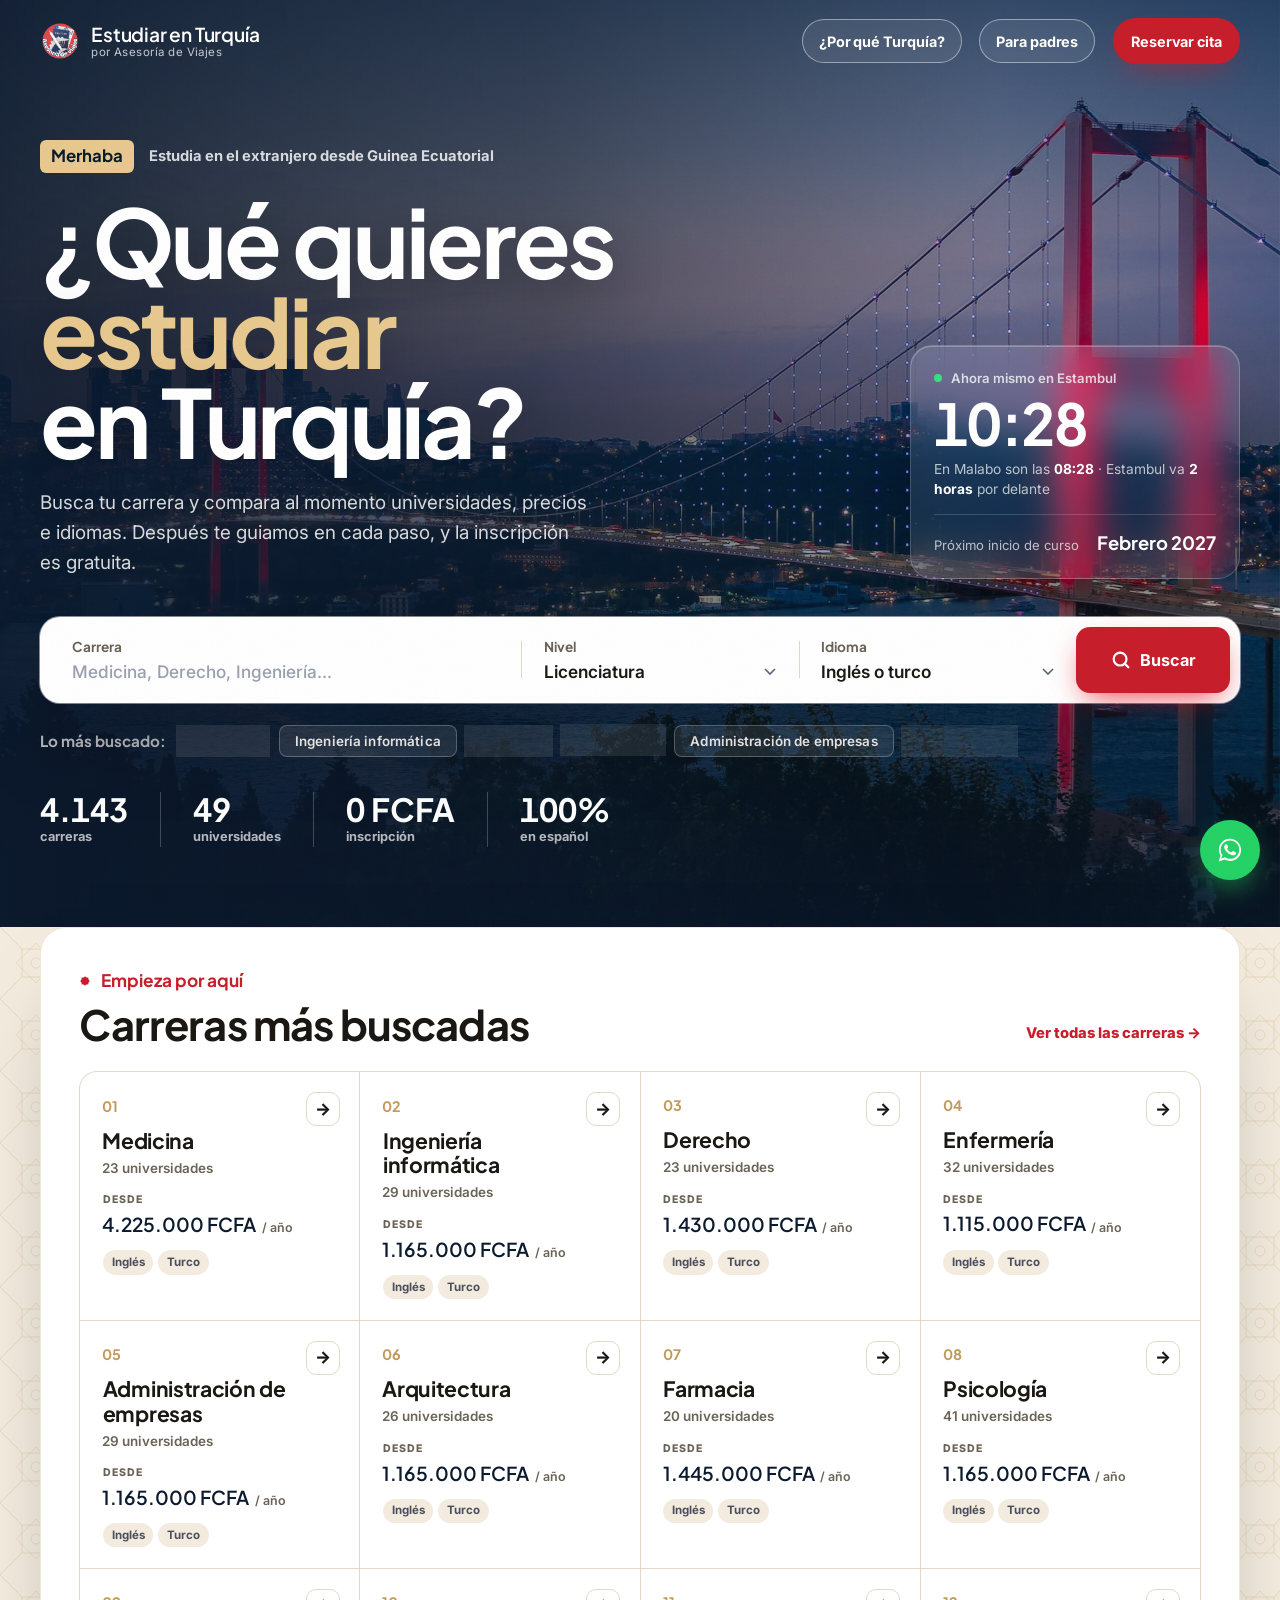
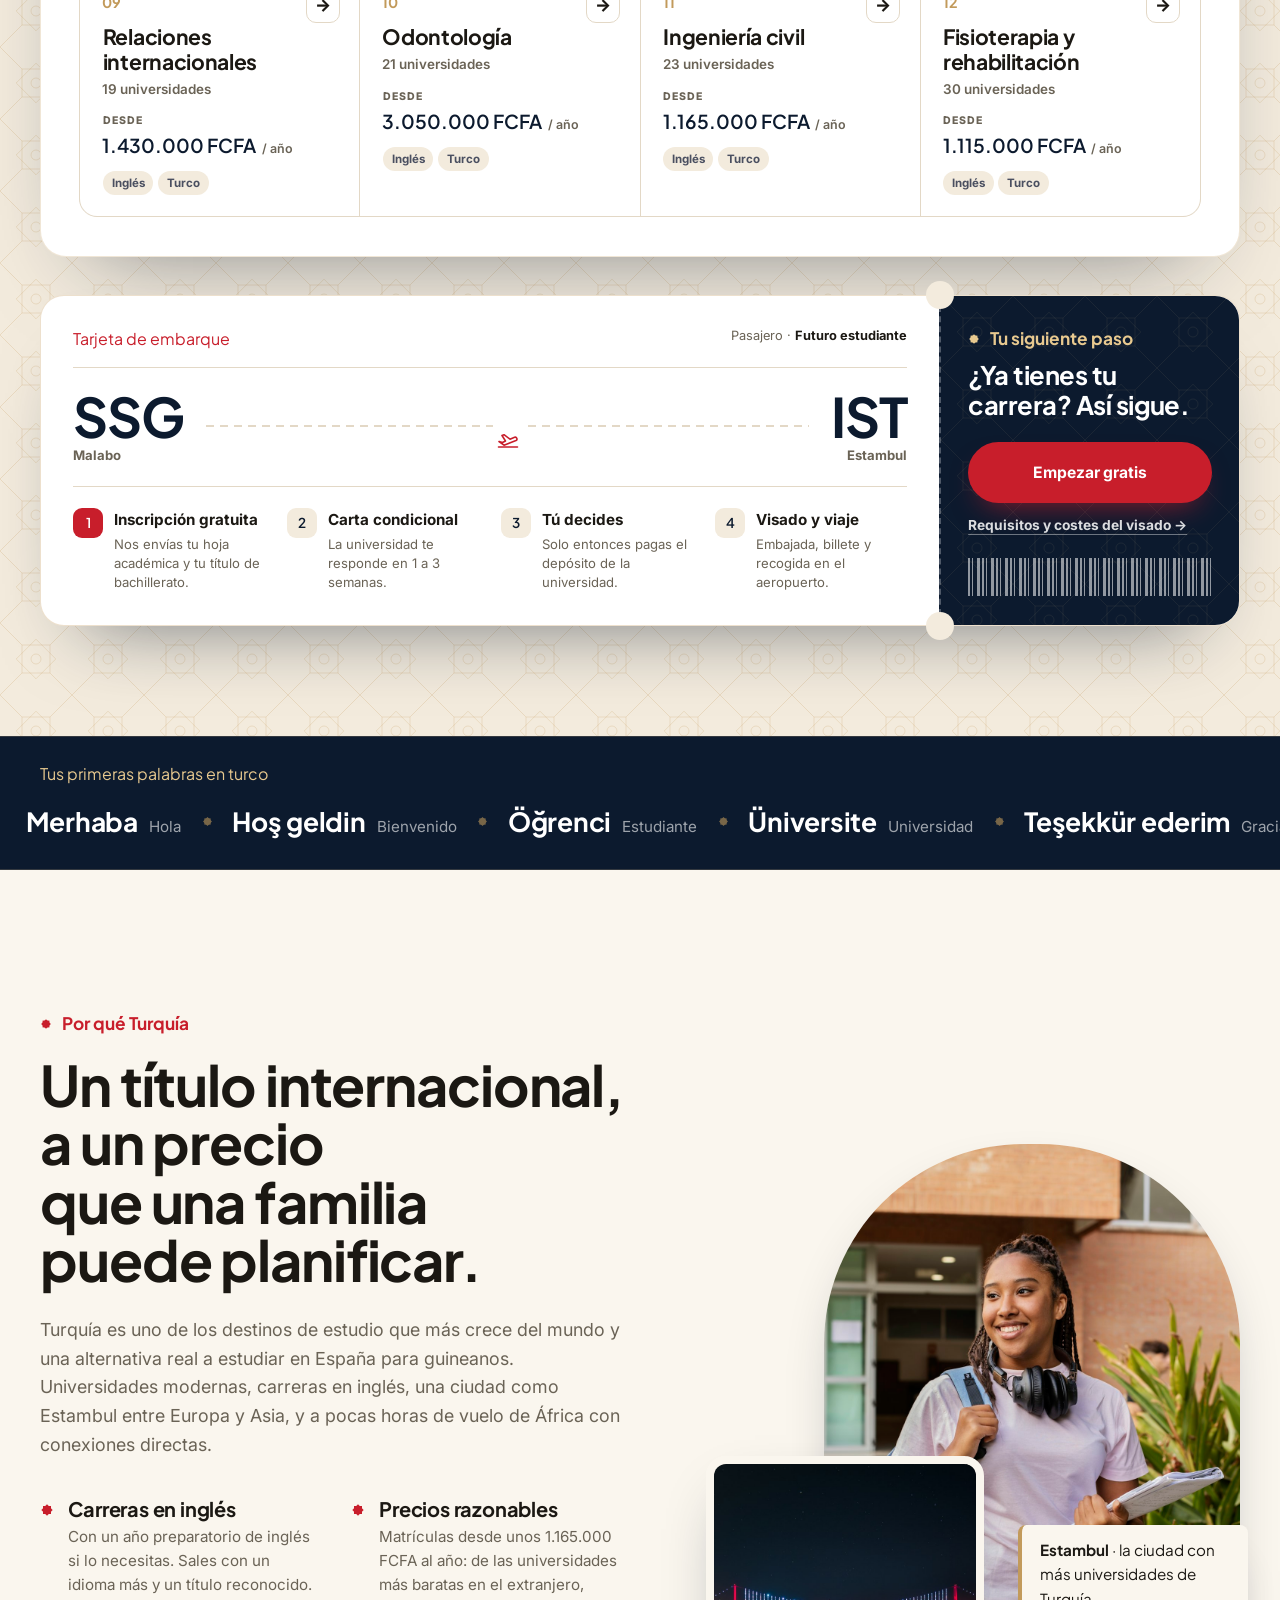
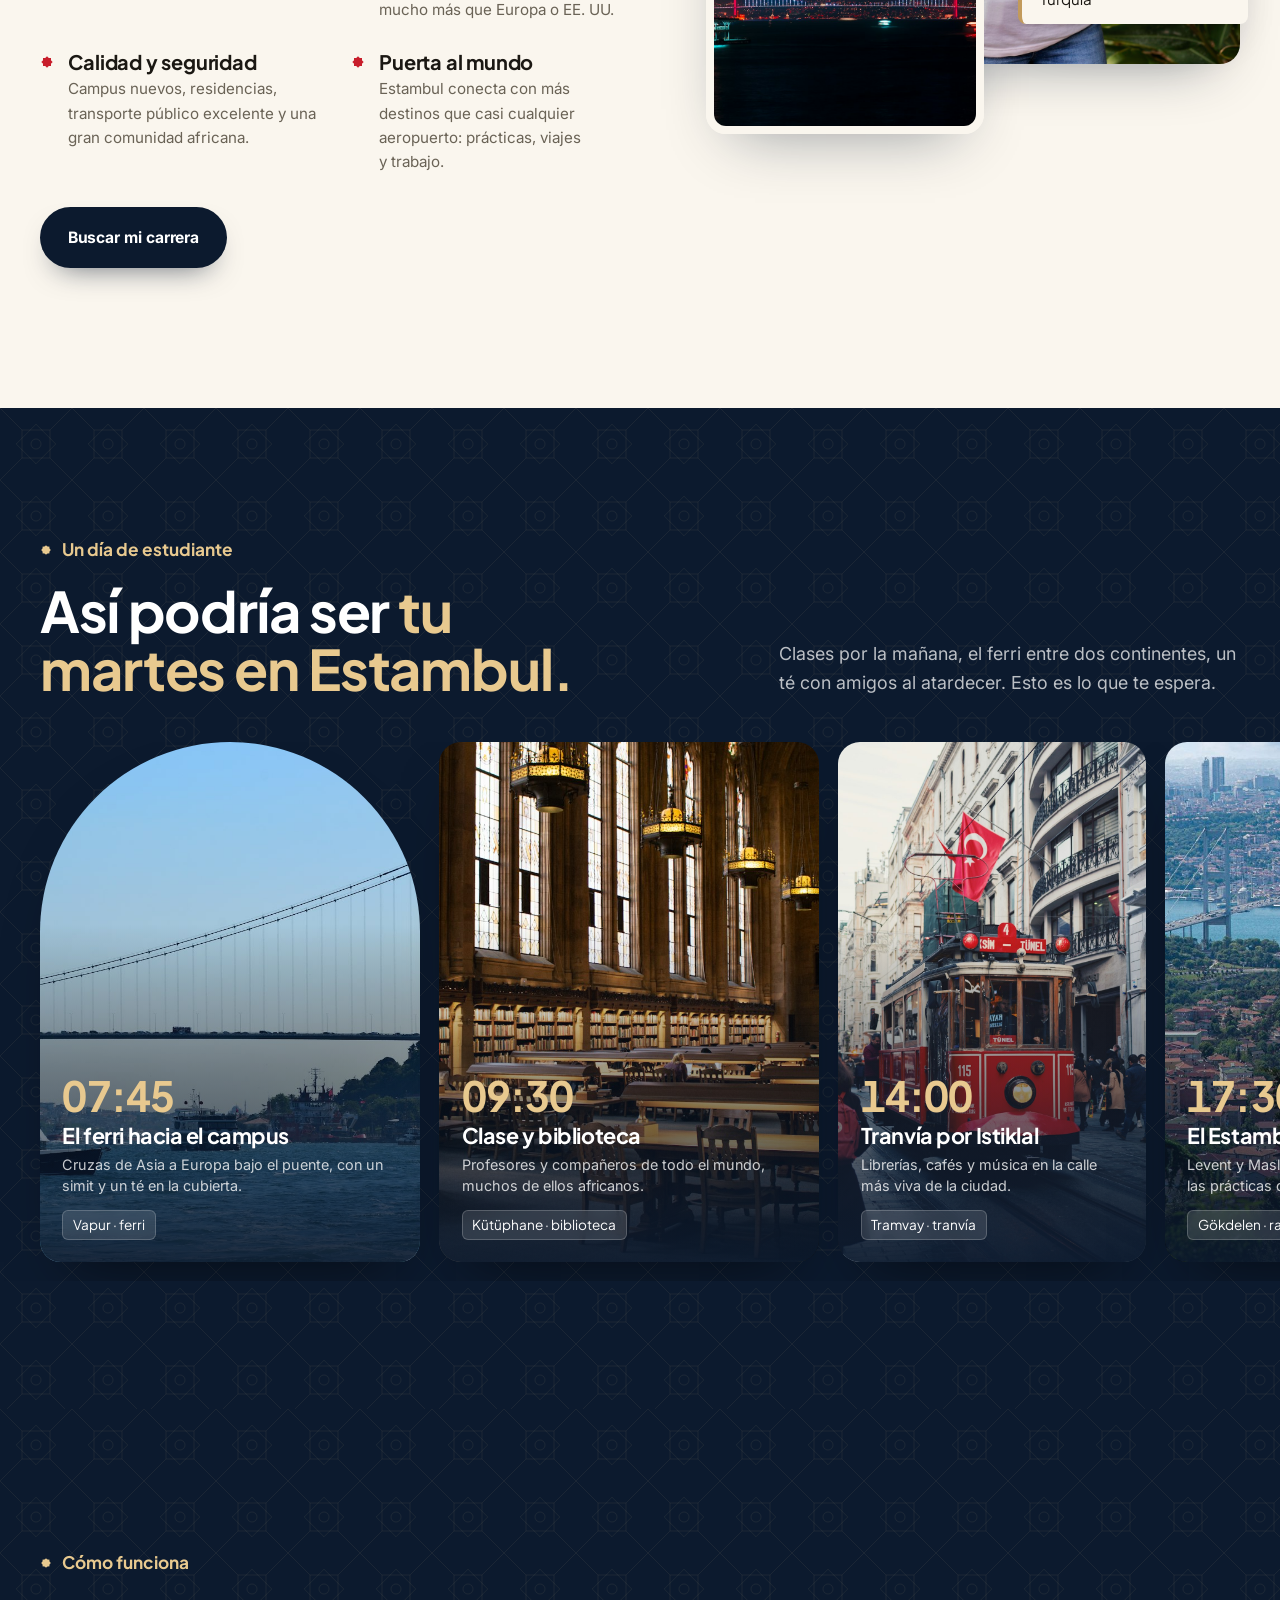
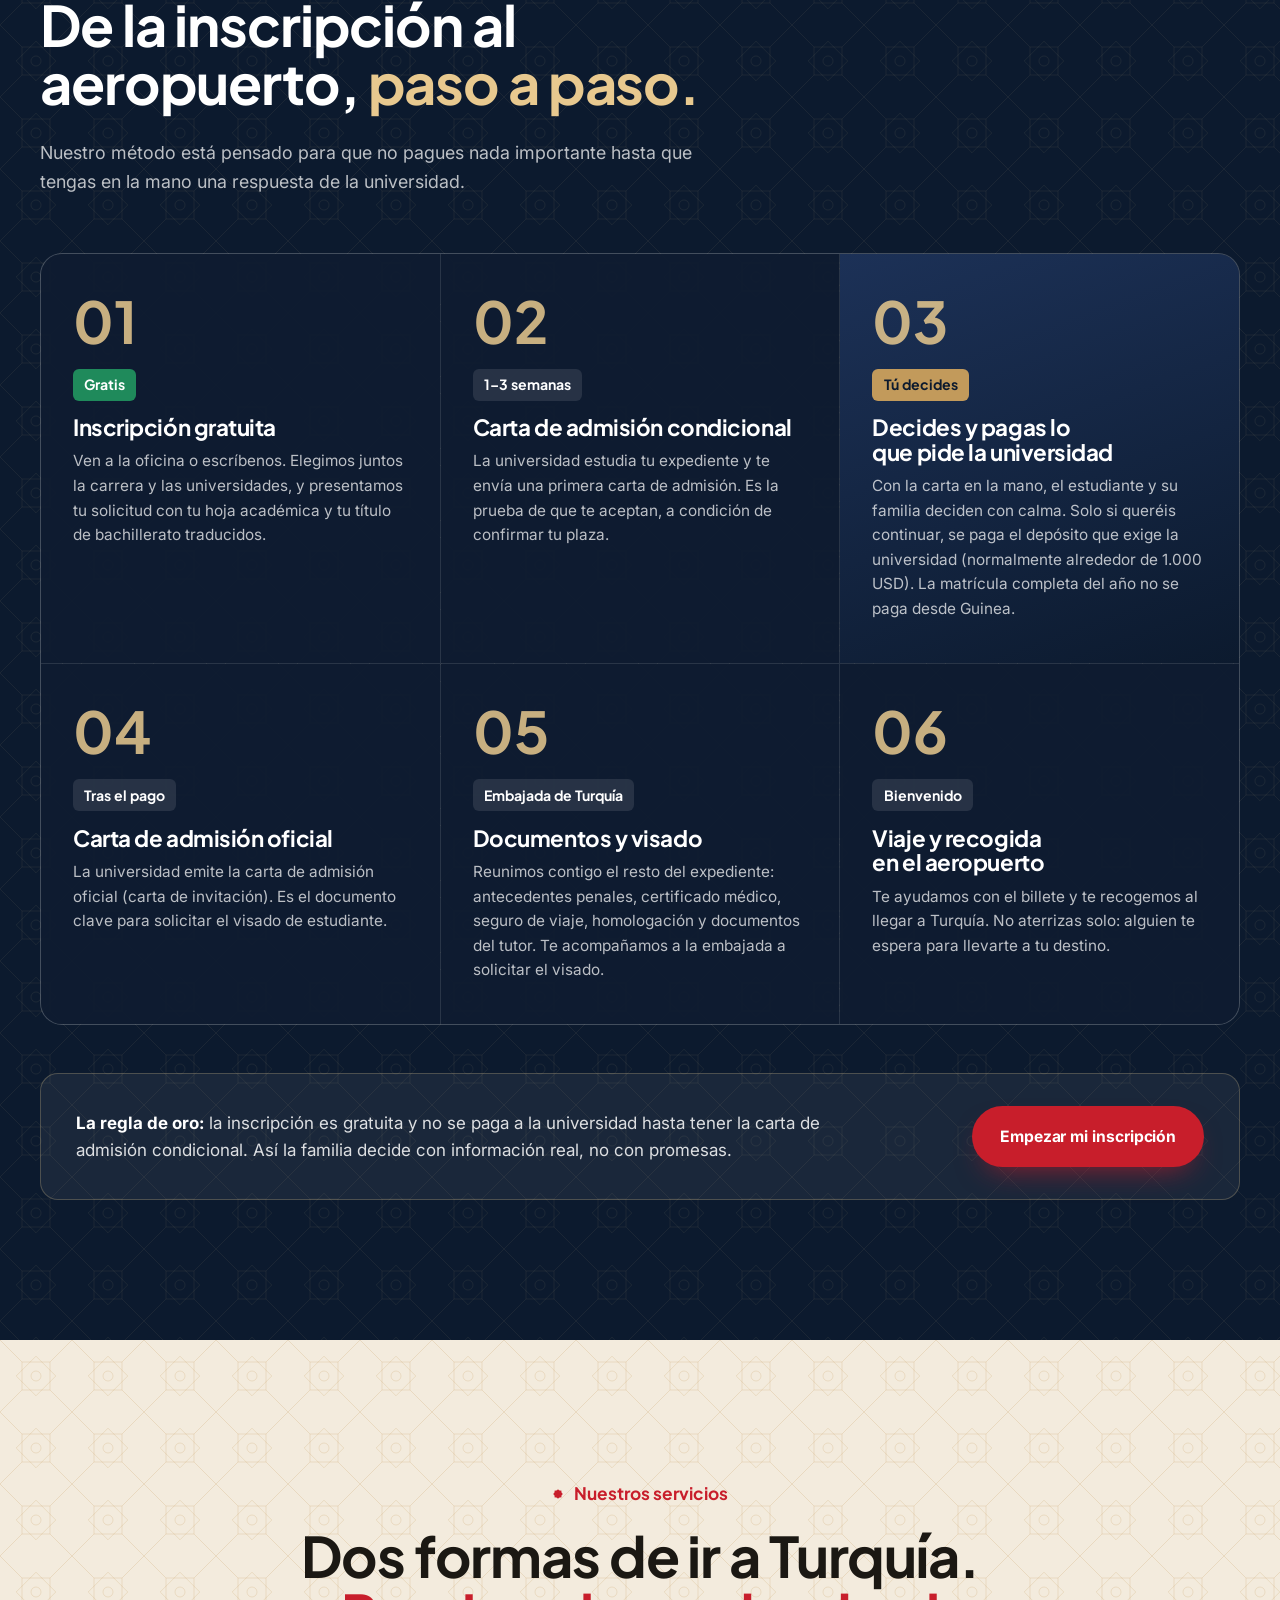
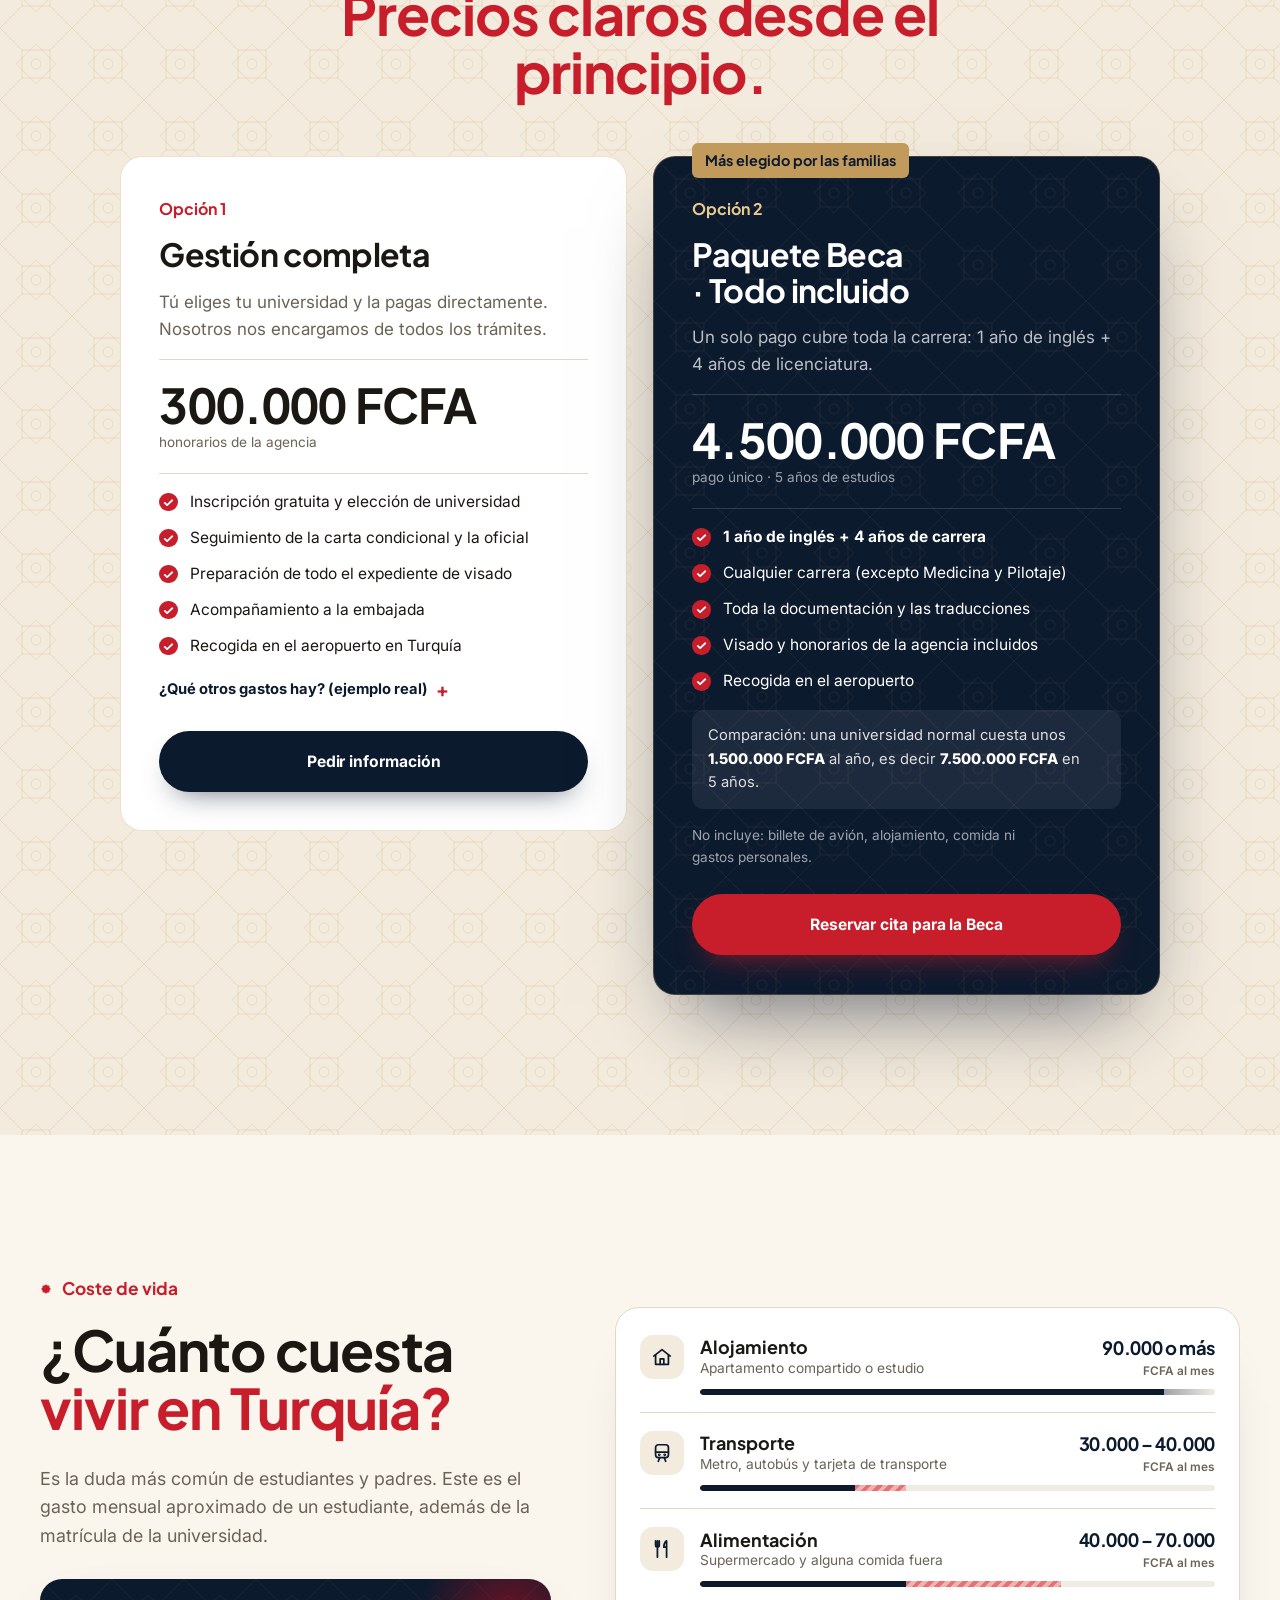
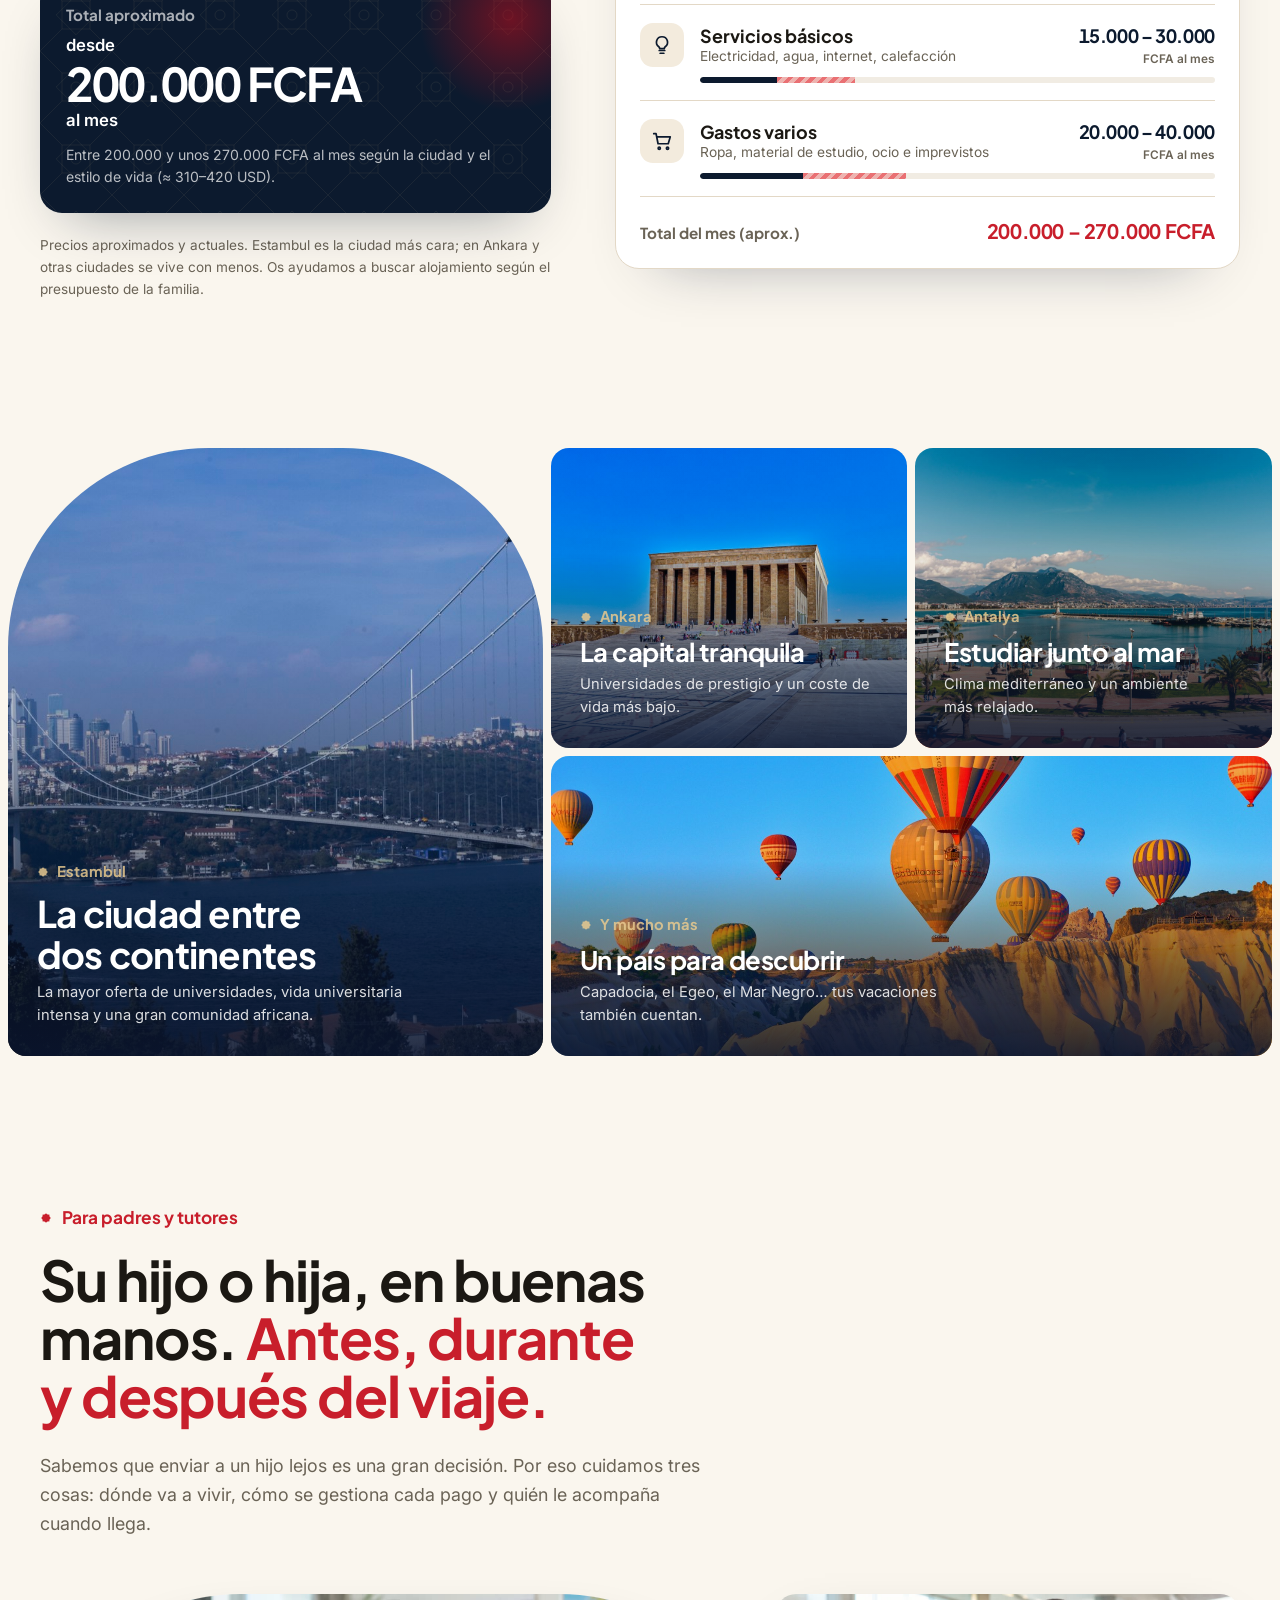
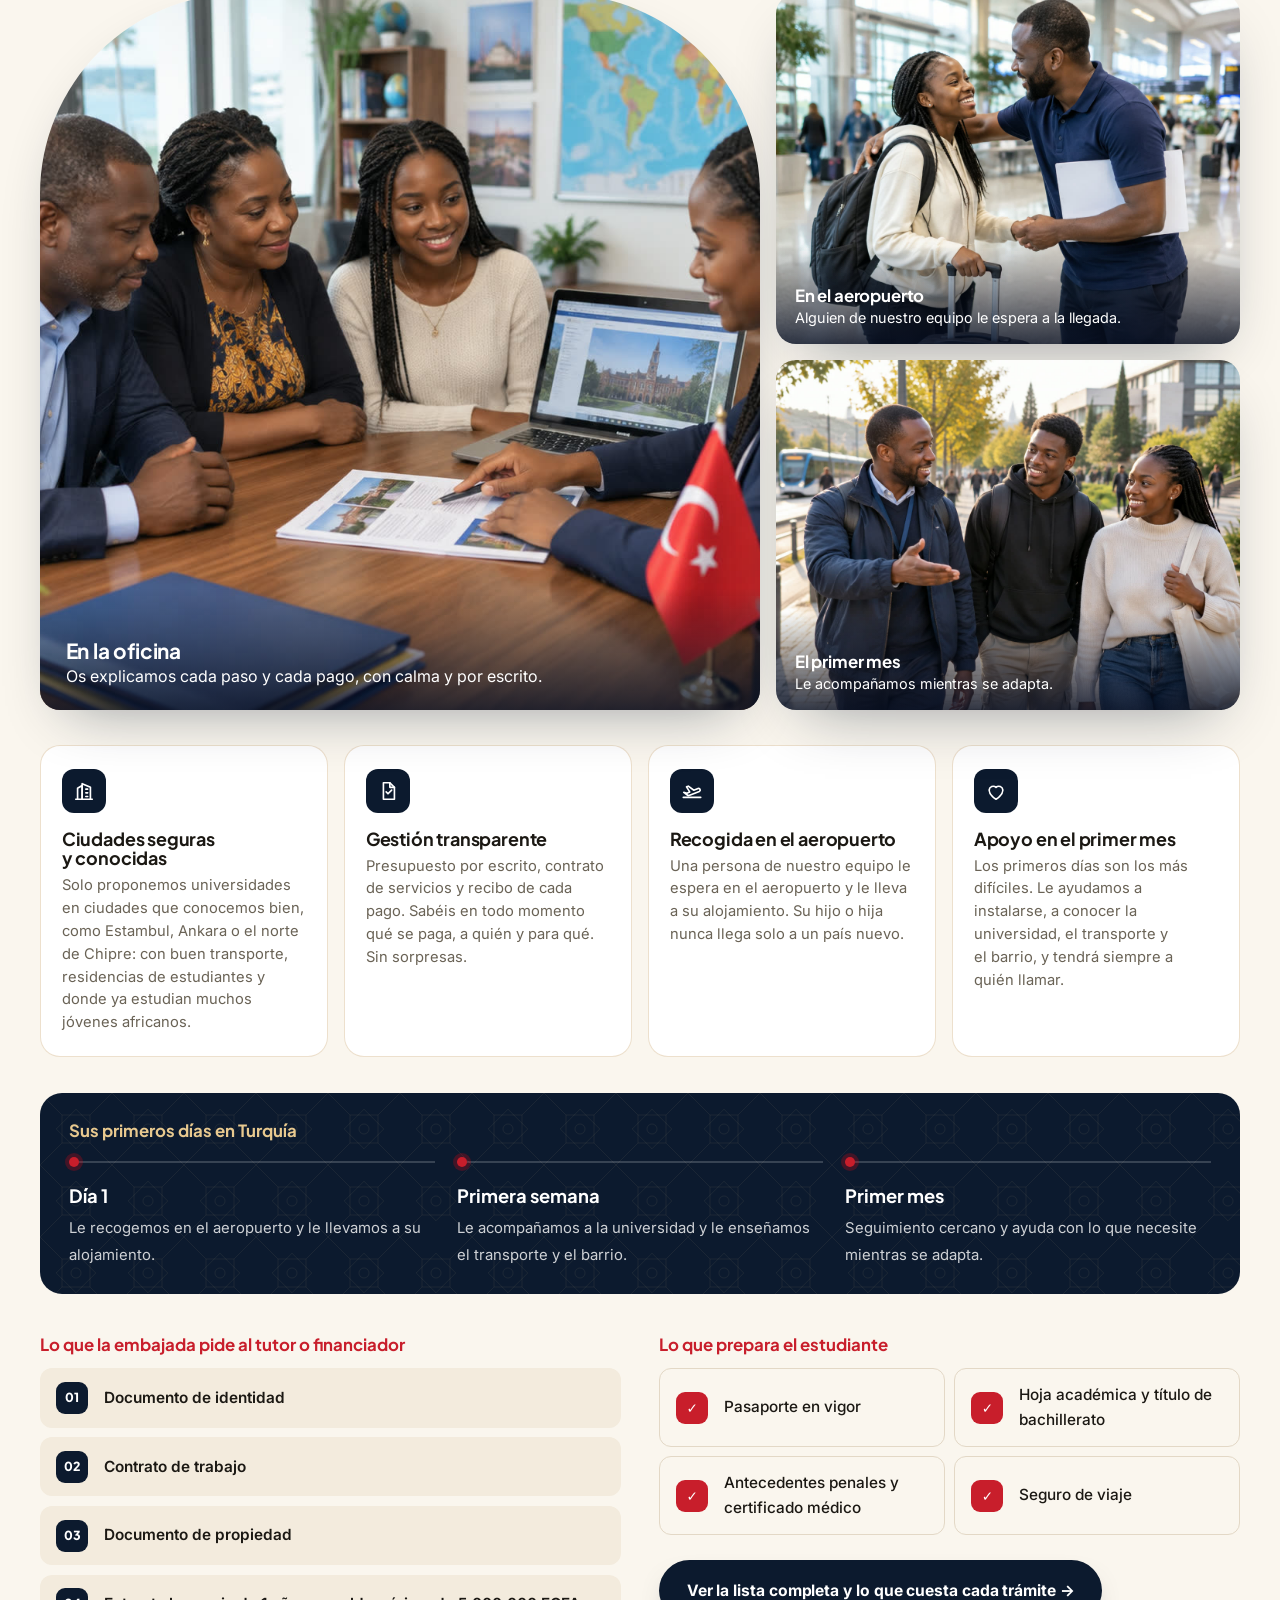
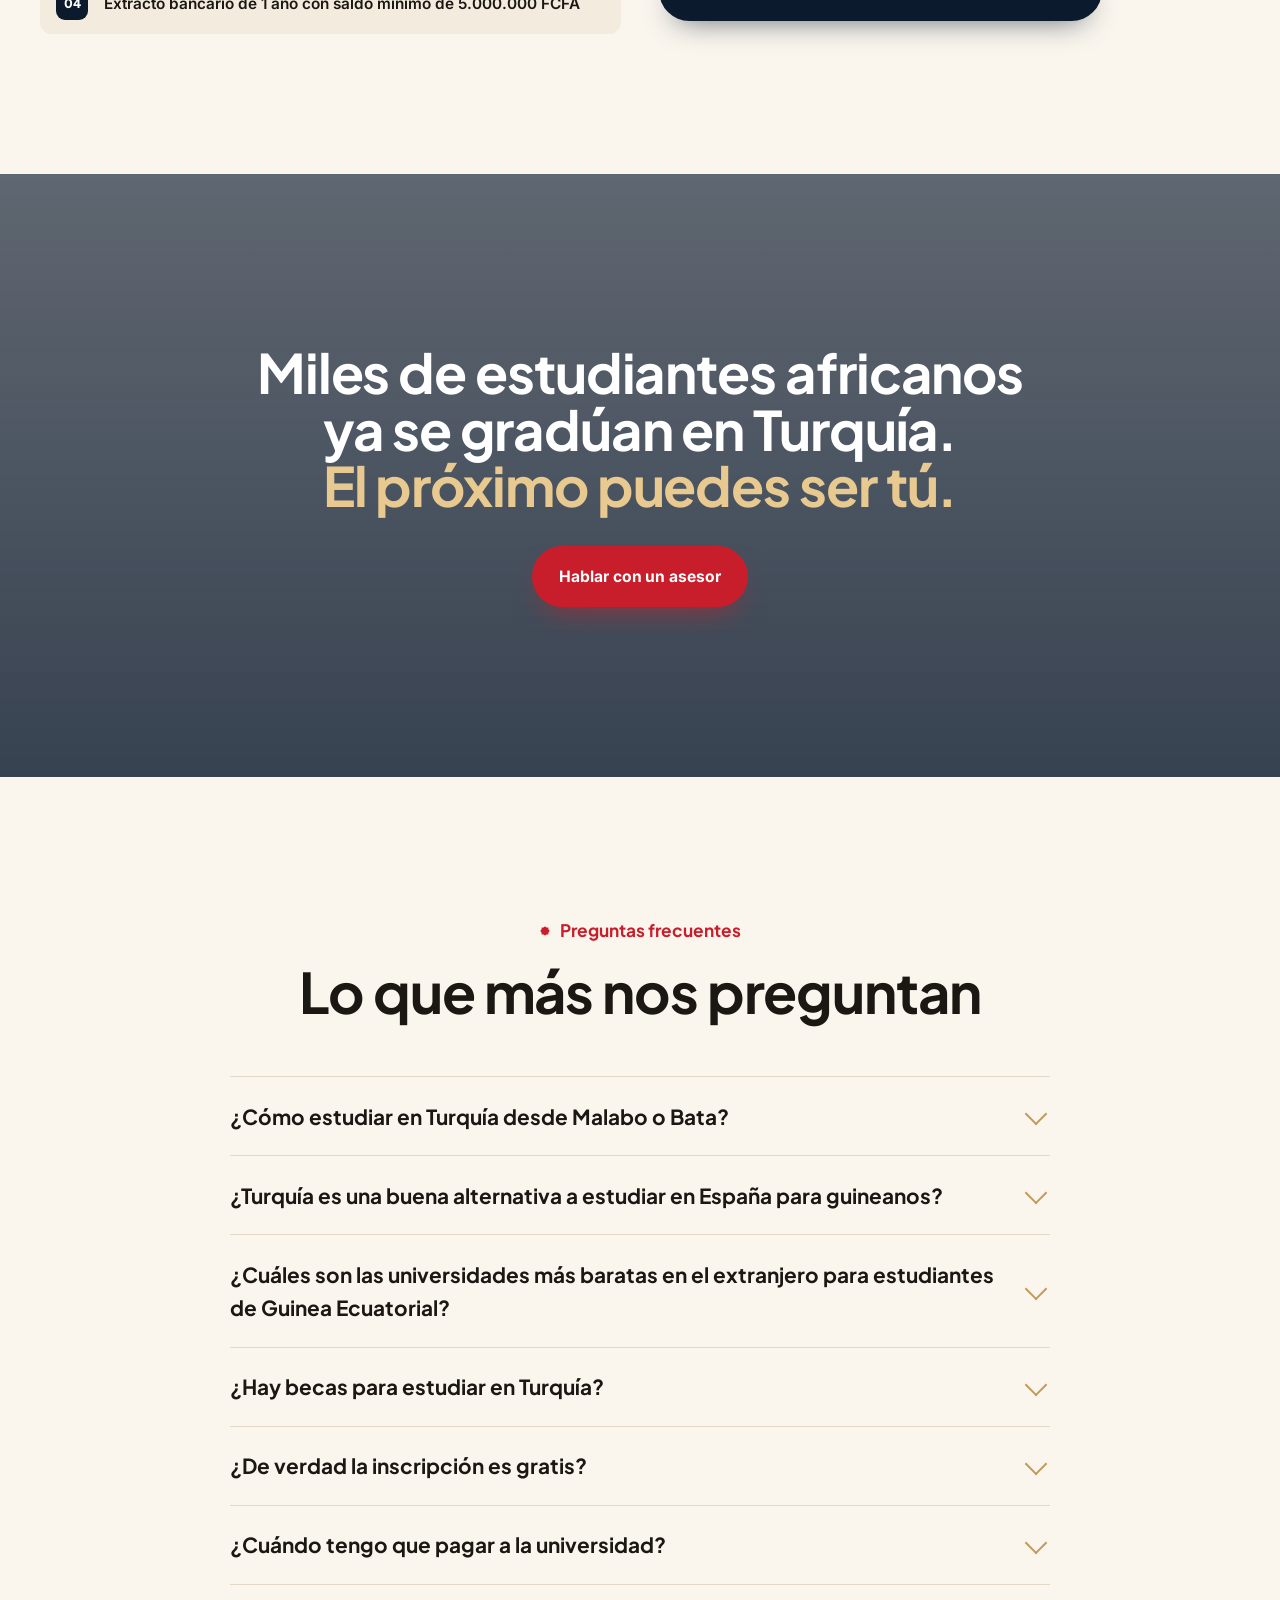
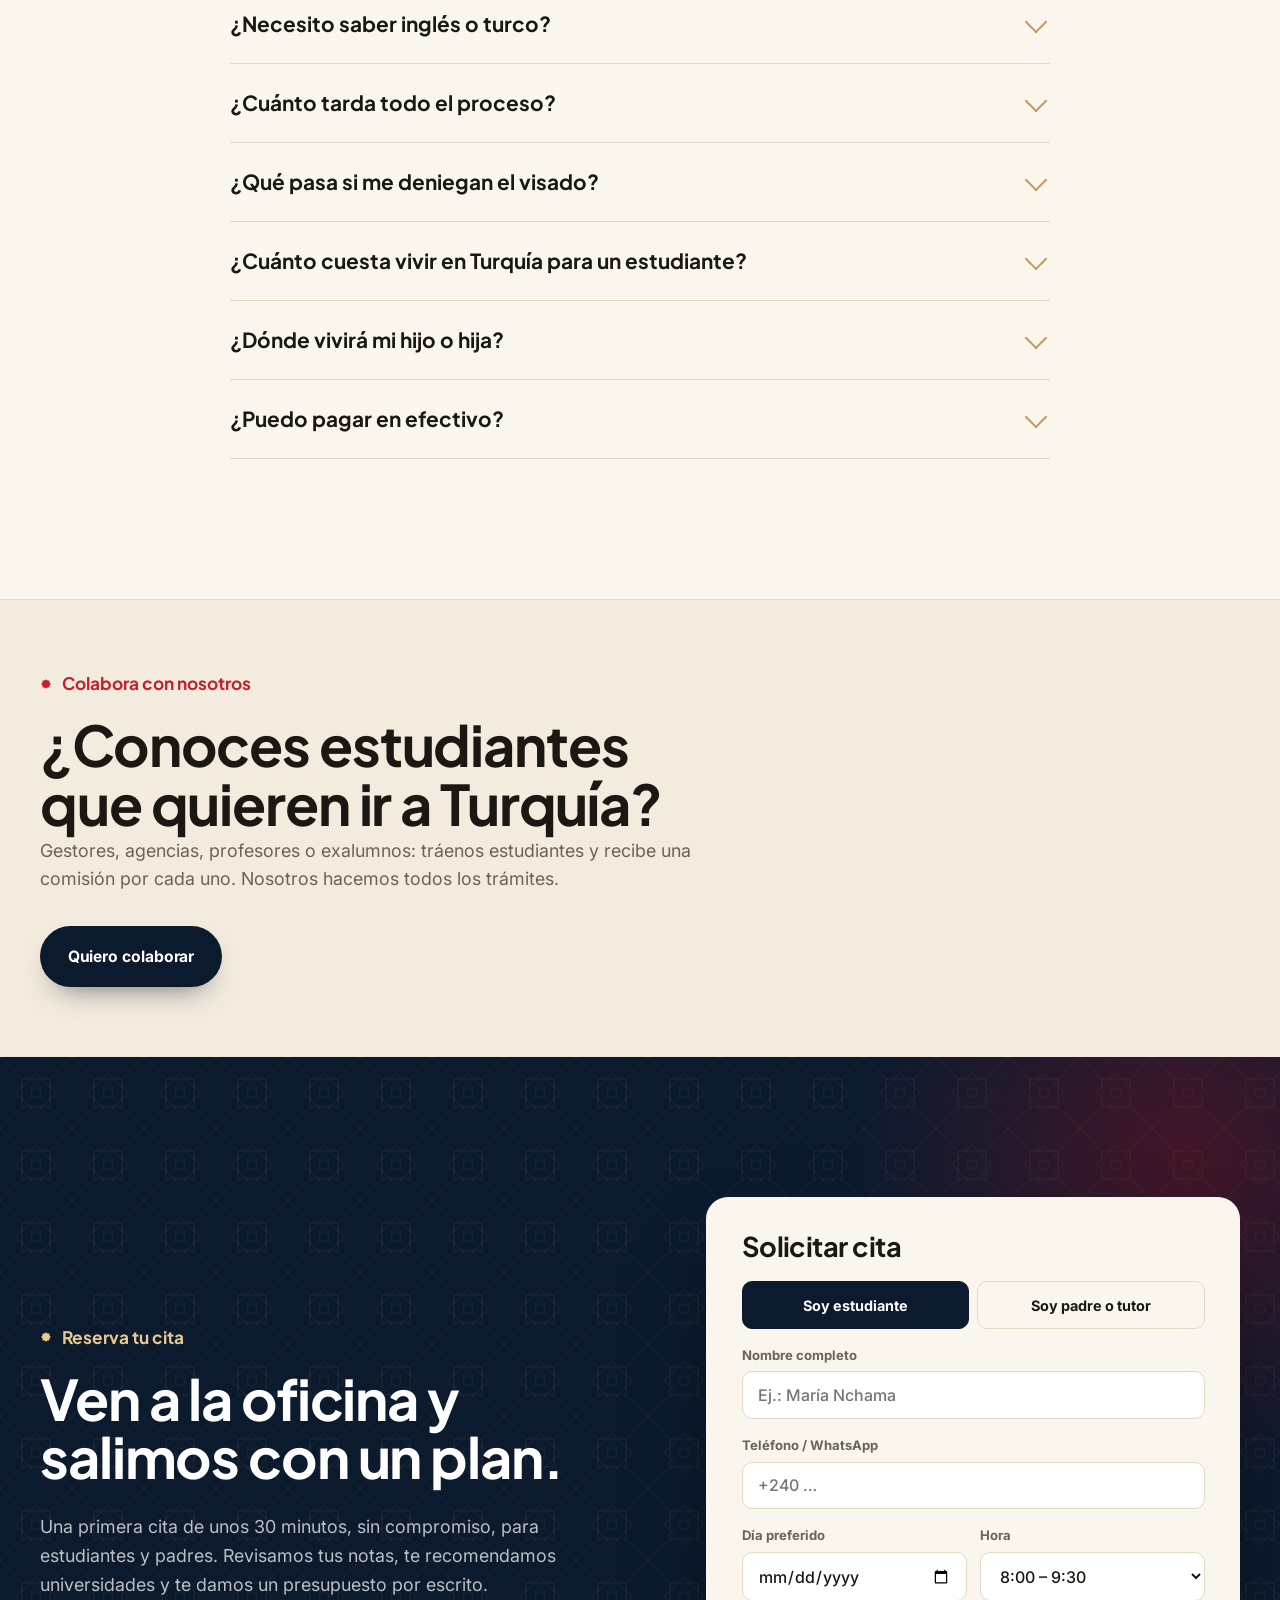
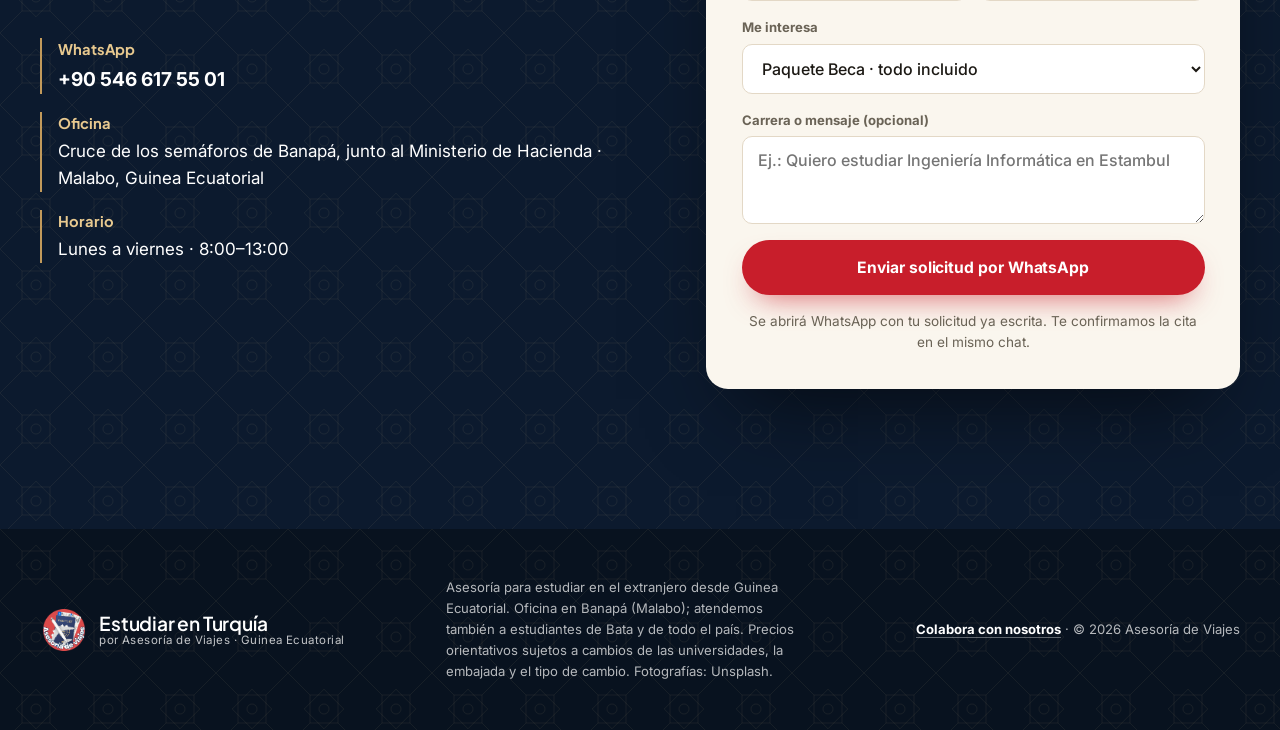
==== commit 7ea02def: "Rediseño «Estambul»: puentes del Bósforo y Estambul moderno - Nueva capa estambul.css (paleta del Bó" ====
--- a/index.html
+++ b/index.html
@@ -12,16 +12,17 @@
 <meta property="og:url" content="https://turquia.mercadosemu.com/">
 <meta property="og:title" content="Estudiar en Turquía desde Guinea Ecuatorial | Admisión y Visado">
 <meta property="og:description" content="Universidades en Turquía con precios en FCFA, admisión gratuita, visado y llegada. Para estudiantes de Malabo, Bata y todo el país.">
-<meta property="og:image" content="https://turquia.mercadosemu.com/img/hero-galata.jpg">
+<meta property="og:image" content="https://turquia.mercadosemu.com/img/bosforo-puente.jpg">
 <meta name="twitter:card" content="summary_large_image">
 <meta name="theme-color" content="#0B1630">
 <link rel="icon" href="img/logo.png">
 <link rel="preconnect" href="https://fonts.googleapis.com">
 <link rel="preconnect" href="https://fonts.gstatic.com" crossorigin>
 <link href="https://fonts.googleapis.com/css2?family=Inter:opsz,wght@14..32,400;14..32,500;14..32,600;14..32,700;14..32,800&family=Plus+Jakarta+Sans:wght@500;600;700;800&display=swap" rel="stylesheet">
-<link rel="preload" as="image" href="img/hero-galata.jpg">
+<link rel="preload" as="image" href="img/bosforo-puente.jpg">
 <link rel="stylesheet" href="styles.css">
-<script type="application/ld+json">{"@context": "https://schema.org", "@type": ["EducationalOrganization", "LocalBusiness"], "name": "Asesoría de Viajes · Estudiar en Turquía", "url": "https://turquia.mercadosemu.com/", "logo": "https://turquia.mercadosemu.com/img/logo.png", "image": "https://turquia.mercadosemu.com/img/hero-galata.jpg", "description": "Agencia que ayuda a estudiantes de Guinea Ecuatorial a estudiar en Turquía: admisión universitaria, visado de estudiante y recogida en el aeropuerto.", "telephone": "+905466175501", "address": {"@type": "PostalAddress", "streetAddress": "Cruce de los semáforos de Banapá, junto al Ministerio de Hacienda", "addressLocality": "Malabo", "addressCountry": "GQ"}, "openingHoursSpecification": [{"@type": "OpeningHoursSpecification", "dayOfWeek": ["Monday", "Tuesday", "Wednesday", "Thursday", "Friday"], "opens": "08:00", "closes": "13:00"}], "areaServed": [{"@type": "Country", "name": "Guinea Ecuatorial"}, {"@type": "City", "name": "Malabo"}, {"@type": "City", "name": "Bata"}], "knowsAbout": ["Estudiar en Turquía", "Estudiar en el extranjero desde Guinea Ecuatorial", "Visado de estudiante para Turquía", "Universidades baratas en el extranjero"]}</script>
+<link rel="stylesheet" href="estambul.css">
+<script type="application/ld+json">{"@context": "https://schema.org", "@type": ["EducationalOrganization", "LocalBusiness"], "name": "Asesoría de Viajes · Estudiar en Turquía", "url": "https://turquia.mercadosemu.com/", "logo": "https://turquia.mercadosemu.com/img/logo.png", "image": "https://turquia.mercadosemu.com/img/bosforo-puente.jpg", "description": "Agencia que ayuda a estudiantes de Guinea Ecuatorial a estudiar en Turquía: admisión universitaria, visado de estudiante y recogida en el aeropuerto.", "telephone": "+905466175501", "address": {"@type": "PostalAddress", "streetAddress": "Cruce de los semáforos de Banapá, junto al Ministerio de Hacienda", "addressLocality": "Malabo", "addressCountry": "GQ"}, "openingHoursSpecification": [{"@type": "OpeningHoursSpecification", "dayOfWeek": ["Monday", "Tuesday", "Wednesday", "Thursday", "Friday"], "opens": "08:00", "closes": "13:00"}], "areaServed": [{"@type": "Country", "name": "Guinea Ecuatorial"}, {"@type": "City", "name": "Malabo"}, {"@type": "City", "name": "Bata"}], "knowsAbout": ["Estudiar en Turquía", "Estudiar en el extranjero desde Guinea Ecuatorial", "Visado de estudiante para Turquía", "Universidades baratas en el extranjero"]}</script>
 <script type="application/ld+json">{"@context": "https://schema.org", "@type": "FAQPage", "mainEntity": [{"@type": "Question", "name": "¿Cómo estudiar en Turquía desde Malabo o Bata?", "acceptedAnswer": {"@type": "Answer", "text": "Empiezas con una inscripción gratuita: nos envías tu hoja académica y tu bachillerato, y pedimos tu admisión a la universidad. Si vives en Malabo, puedes venir a nuestra oficina en Banapá. Si vives en Bata o en otra ciudad, hacemos casi todo por WhatsApp y solo necesitas venir para los trámites finales del visado. Te acompañamos hasta que te recogen en el aeropuerto en Turquía."}}, {"@type": "Question", "name": "¿Turquía es una buena alternativa a estudiar en España para guineanos?", "acceptedAnswer": {"@type": "Answer", "text": "Para muchas familias, sí. Las matrículas en Turquía suelen ser más bajas que en España, hay muchas carreras en inglés con un año preparatorio de idioma, y la admisión es rápida: la carta condicional llega en pocas semanas. Es una opción real para estudiar en el extranjero desde Guinea Ecuatorial sin depender solo de España."}}, {"@type": "Question", "name": "¿Cuáles son las universidades más baratas en el extranjero para estudiantes de Guinea Ecuatorial?", "acceptedAnswer": {"@type": "Answer", "text": "Turquía tiene algunas de las universidades más baratas en el extranjero con títulos reconocidos: hay matrículas desde unos 1.165.000 FCFA al año. En nuestro buscador puedes ver miles de carreras con su precio en FCFA y USD y compararlas."}}, {"@type": "Question", "name": "¿Hay becas para estudiar en Turquía?", "acceptedAnswer": {"@type": "Answer", "text": "Sí. Muchas universidades privadas aplican descuentos (becas) sobre la matrícula, que ya ves en el buscador junto al precio original. Además, nuestro Paquete Beca incluye la universidad y todos los trámites por un precio cerrado."}}, {"@type": "Question", "name": "¿De verdad la inscripción es gratis?", "acceptedAnswer": {"@type": "Answer", "text": "Sí. Presentar tu solicitud a la universidad no tiene coste. Solo pagarás la traducción de tu hoja académica y del bachillerato, que la universidad necesita para estudiar tu expediente."}}, {"@type": "Question", "name": "¿Cuándo tengo que pagar a la universidad?", "acceptedAnswer": {"@type": "Answer", "text": "Solo después de recibir la carta de admisión condicional, y solo si decides continuar. Lo que se paga es el depósito que pide la universidad para emitir la carta oficial (normalmente unos 1.000 USD). La matrícula completa no se paga desde Guinea."}}, {"@type": "Question", "name": "¿Necesito saber inglés o turco?", "acceptedAnswer": {"@type": "Answer", "text": "No es obligatorio al empezar. Muchas universidades ofrecen un año preparatorio de inglés, que ya está incluido en nuestro Paquete Beca."}}, {"@type": "Question", "name": "¿Cuánto tarda todo el proceso?", "acceptedAnswer": {"@type": "Answer", "text": "Lo normal es entre 1 y 3 meses desde la inscripción hasta el visado, según la universidad y la embajada. Te recomendamos empezar al menos 3 meses antes del inicio del curso (septiembre o febrero)."}}, {"@type": "Question", "name": "¿Qué pasa si me deniegan el visado?", "acceptedAnswer": {"@type": "Answer", "text": "Preparamos el expediente con mucho cuidado para evitarlo. Si ocurre, analizamos el motivo contigo y vemos las opciones para volver a presentar la solicitud. Te lo explicamos todo por escrito en el contrato."}}, {"@type": "Question", "name": "¿Cuánto cuesta vivir en Turquía para un estudiante?", "acceptedAnswer": {"@type": "Answer", "text": "Aproximadamente desde 200.000 FCFA al mes: alojamiento desde 90.000, transporte 30.000–40.000, comida 40.000–70.000, servicios básicos 15.000–30.000 y gastos varios 20.000–40.000 FCFA. Es aparte de la matrícula de la universidad. Tienes el desglose completo en la sección Coste de vida."}}, {"@type": "Question", "name": "¿Dónde vivirá mi hijo o hija?", "acceptedAnswer": {"@type": "Answer", "text": "Las universidades tienen residencias y hay pisos compartidos de estudiantes. Os orientamos según el presupuesto de la familia. El alojamiento no está incluido en nuestros precios; cuenta desde unos 90.000 FCFA al mes."}}, {"@type": "Question", "name": "¿Puedo pagar en efectivo?", "acceptedAnswer": {"@type": "Answer", "text": "Sí. Los pagos a la agencia se hacen en la oficina, en francos CFA, y siempre con recibo."}}]}</script>
 
 </head>
@@ -50,7 +51,7 @@
 
 <!-- ============ HERO + BUSCADOR ============ -->
 <section class="hs" id="inicio">
-  <div class="hs__bg"><img src="img/hero-galata.jpg" alt="La Torre de Gálata sobre los tejados de Estambul con gaviotas en vuelo"></div>
+  <div class="hs__bg"><img src="img/bosforo-puente.jpg" alt="El puente del Bósforo iluminado en rojo al anochecer, con los rascacielos de Estambul al fondo"></div>
   <div class="hs__shade"></div>
   <div class="wrap hs__in">
     <div class="hs__quick" aria-label="Accesos rápidos">
@@ -58,9 +59,19 @@
       <a href="#padres">Para padres</a>
       <a href="#cita" class="hs__quick--red">Reservar cita</a>
     </div>
-    <p class="hs__kicker"><span class="dot"></span> Estudiar en el extranjero desde Guinea Ecuatorial</p>
-    <h1>¿Qué quieres <em>estudiar?</em></h1>
-    <p class="hs__lead">Busca tu carrera y compara al momento universidades, precios e idiomas. Después te guiamos en cada paso, y la inscripción es gratuita.</p>
+    <div class="hs__top">
+      <div class="hs__copy">
+        <p class="hs__kicker"><span class="hs__merhaba">Merhaba</span> Estudia en el extranjero desde Guinea Ecuatorial</p>
+        <h1>¿Qué quieres <em>estudiar</em> en Turquía?</h1>
+        <p class="hs__lead">Busca tu carrera y compara al momento universidades, precios e idiomas. Después te guiamos en cada paso, y la inscripción es gratuita.</p>
+      </div>
+      <aside class="live" aria-label="Ahora mismo en Estambul">
+        <p class="live__k"><span class="dot"></span> Ahora mismo en Estambul</p>
+        <p class="live__time"><span id="ltIst">--:--</span><small id="ltWx"></small></p>
+        <p class="live__sub">En Malabo son las <b id="ltSsg">--:--</b> · Estambul va <b>2 horas</b> por delante</p>
+        <p class="live__next">Próximo inicio de curso<b id="ltIntake">—</b></p>
+      </aside>
+    </div>
 
     <form class="sbar" id="sbar" role="search" autocomplete="off">
       <div class="sbar__f sbar__f--q">
@@ -158,19 +169,61 @@
     </div>
 
     <!-- Siguiente paso -->
-    <div class="next" id="next">
-      <div class="next__intro">
-        <p class="eyebrow">Tu siguiente paso</p>
-        <h3>¿Ya tienes tu carrera? Así sigue.</h3>
-      </div>
+    <div class="next pass" id="next">
+      <div class="pass__main">
+        <div class="pass__top"><span>Tarjeta de embarque</span><span>Pasajero · <b>Futuro estudiante</b></span></div>
+        <div class="pass__route" aria-label="De Malabo a Estambul">
+          <div><b>SSG</b><small>Malabo</small></div>
+          <span class="pass__line" aria-hidden="true"><svg viewBox="0 0 24 24"><path d="M2.5 19h19M3 13.5l3.5 1 3-1.5L6 7.5l2-.8 6 4.5 4.6-2a1.8 1.8 0 0 1 1.4 3.3L8 17.2l-5-3.7z"/></svg></span>
+          <div><b>IST</b><small>Estambul</small></div>
+        </div>
       <ol class="next__steps">
         <li><span>1</span><div><strong>Inscripción gratuita</strong><p>Nos envías tu hoja académica y tu título de bachillerato.</p></div></li>
         <li><span>2</span><div><strong>Carta condicional</strong><p>La universidad te responde en 1 a 3 semanas.</p></div></li>
         <li><span>3</span><div><strong>Tú decides</strong><p>Solo entonces pagas el depósito de la universidad.</p></div></li>
         <li><span>4</span><div><strong>Visado y viaje</strong><p>Embajada, billete y recogida en el aeropuerto.</p></div></li>
       </ol>
-      <div class="next__ctas"><a href="#cita" class="btn btn--red next__cta">Empezar gratis</a><a href="requisitos.html" class="next__req">Requisitos y costes del visado →</a></div>
-    </div>
+      </div>
+      <div class="pass__stub">
+        <div class="next__intro">
+          <p class="eyebrow">Tu siguiente paso</p>
+          <h3>¿Ya tienes tu carrera? Así sigue.</h3>
+        </div>
+        <div class="next__ctas"><a href="#cita" class="btn btn--red next__cta">Empezar gratis</a><a href="requisitos.html" class="next__req">Requisitos y costes del visado →</a></div>
+        <span class="pass__code" aria-hidden="true"></span>
+      </div>
+    </div>
+  </div>
+</section>
+
+<!-- ============ TU PRIMER TURCO ============ -->
+<section class="words" aria-label="Tus primeras palabras en turco">
+  <p class="words__k">Tus primeras palabras en turco</p>
+  <div class="words__track">
+    <ul class="words__list">
+      <li><b>Merhaba</b>Hola</li>
+      <li><b>Hoş geldin</b>Bienvenido</li>
+      <li><b>Öğrenci</b>Estudiante</li>
+      <li><b>Üniversite</b>Universidad</li>
+      <li><b>Teşekkür ederim</b>Gracias</li>
+      <li><b>Bir çay lütfen</b>Un té, por favor</li>
+      <li><b>Arkadaş</b>Amigo</li>
+      <li><b>Kütüphane</b>Biblioteca</li>
+      <li><b>Vapur</b>Ferri del Bósforo</li>
+      <li><b>Görüşürüz</b>Hasta luego</li>
+    </ul>
+    <ul class="words__list" aria-hidden="true">
+      <li><b>Merhaba</b>Hola</li>
+      <li><b>Hoş geldin</b>Bienvenido</li>
+      <li><b>Öğrenci</b>Estudiante</li>
+      <li><b>Üniversite</b>Universidad</li>
+      <li><b>Teşekkür ederim</b>Gracias</li>
+      <li><b>Bir çay lütfen</b>Un té, por favor</li>
+      <li><b>Arkadaş</b>Amigo</li>
+      <li><b>Kütüphane</b>Biblioteca</li>
+      <li><b>Vapur</b>Ferri del Bósforo</li>
+      <li><b>Görüşürüz</b>Hasta luego</li>
+    </ul>
   </div>
 </section>
 
@@ -223,12 +276,45 @@
       <div class="split__media reveal">
         <figure class="stack">
           <img class="stack__a" src="img/student-walk.jpg" alt="Estudiante sonriente con mochila y apuntes saliendo de la universidad" loading="lazy">
-          <img class="stack__b" src="img/maiden.jpg" alt="La Torre de la Doncella en el Bósforo al atardecer" loading="lazy">
+          <img class="stack__b" src="img/puente-ferri-noche.jpg" alt="El puente del Bósforo iluminado de noche, con un ferri cruzando" loading="lazy">
           <figcaption class="stack__tag"><strong>Estambul</strong> · la ciudad con más universidades de Turquía</figcaption>
         </figure>
       </div>
     </div>
   </div>
+</section>
+
+<!-- ============ UN DÍA EN ESTAMBUL ============ -->
+<section class="day" id="dia" aria-labelledby="diaT">
+  <div class="wrap day__head reveal">
+    <div>
+      <p class="eyebrow eyebrow--light">Un día de estudiante</p>
+      <h2 id="diaT">Así podría ser <em>tu martes en Estambul.</em></h2>
+    </div>
+    <p class="lead">Clases por la mañana, el ferri entre dos continentes, un té con amigos al atardecer. Esto es lo que te espera.</p>
+  </div>
+  <ol class="day__track" tabindex="0" aria-label="Un día en Estambul, desliza para ver más">
+    <li class="dcard">
+      <img src="img/bosforo-barco.jpg" alt="Barcos navegando por el Bósforo bajo el puente en una mañana soleada" loading="lazy" width="1400" height="933">
+      <div class="dcard__txt"><time>07:45</time><h3>El ferri hacia el campus</h3><p>Cruzas de Asia a Europa bajo el puente, con un simit y un té en la cubierta.</p><span class="dcard__tr">Vapur · ferri</span></div>
+    </li>
+    <li class="dcard">
+      <img src="img/library.jpg" alt="Una gran biblioteca universitaria con mesas de madera y ventanales" loading="lazy" width="1400" height="935">
+      <div class="dcard__txt"><time>09:30</time><h3>Clase y biblioteca</h3><p>Profesores y compañeros de todo el mundo, muchos de ellos africanos.</p><span class="dcard__tr">Kütüphane · biblioteca</span></div>
+    </li>
+    <li class="dcard dcard--tall">
+      <img src="img/tram.jpg" alt="El histórico tranvía rojo recorre la avenida Istiklal entre banderas turcas" loading="lazy" width="1000" height="1778">
+      <div class="dcard__txt"><time>14:00</time><h3>Tranvía por Istiklal</h3><p>Librerías, cafés y música en la calle más viva de la ciudad.</p><span class="dcard__tr">Tramvay · tranvía</span></div>
+    </li>
+    <li class="dcard">
+      <img src="img/levent.jpg" alt="Los rascacielos del distrito financiero de Levent bajo un cielo azul" loading="lazy" width="1000" height="940">
+      <div class="dcard__txt"><time>17:30</time><h3>El Estambul de los rascacielos</h3><p>Levent y Maslak: oficinas, centros comerciales y las prácticas que buscarás al terminar.</p><span class="dcard__tr">Gökdelen · rascacielos</span></div>
+    </li>
+    <li class="dcard">
+      <img src="img/puente-noche.jpg" alt="Los puentes del Bósforo iluminados de noche sobre la ciudad" loading="lazy" width="1400" height="788">
+      <div class="dcard__txt"><time>20:30</time><h3>Los puentes se iluminan</h3><p>Un çay con amigos mirando las luces entre dos continentes. Mañana, otra vez.</p><span class="dcard__tr">Köprü · puente</span></div>
+    </li>
+  </ol>
 </section>
 
 <!-- ============ PROCESO ============ -->
@@ -412,7 +498,7 @@
 
 <!-- ============ CIUDADES ============ -->
 <section class="cities" aria-label="Ciudades">
-  <div class="city city--big reveal" style="--img:url(img/hero-galata.jpg)">
+  <div class="city city--big reveal" style="--img:url(img/puente-dia.jpg)">
     <div><p class="eyebrow eyebrow--light">Estambul</p><h3>La ciudad entre dos continentes</h3><p>La mayor oferta de universidades, vida universitaria intensa y una gran comunidad africana.</p></div>
   </div>
   <div class="city reveal" style="--img:url(img/ankara.jpg)">
@@ -592,5 +678,6 @@
 <script src="track.js" defer></script>
 <script src="data/programas.js" defer></script>
 <script src="app.js" defer></script>
+<script src="estambul.js" defer></script>
 </body>
 </html>
--- a/estambul.css
+++ b/estambul.css
@@ -0,0 +1,267 @@
+/* =====================================================================
+   REDISEÑO “ESTAMBUL AL ATARDECER”
+   Capa sobre styles.css: paleta del Bósforo, fuentes originales,
+   textura de azulejo de Iznik, tarjeta en directo, tarjeta de embarque.
+   ===================================================================== */
+:root{
+  --navy:#0C1A2E;
+  --navy-2:#16294A;
+  --red:#C81E2B;
+  --red-d:#A3141F;
+  --gold:#C29A5B;
+  --gold-l:#E8C98F;
+  --cream:#F3EBDD;
+  --paper:#FAF6EE;
+  --ink:#1B1813;
+  --muted:#6A6356;
+  --line:#E3D8C6;
+  --shadow:0 24px 60px -28px rgba(12,26,46,.45);
+  --tile:url("data:image/svg+xml,%3Csvg xmlns='http://www.w3.org/2000/svg' width='72' height='72' viewBox='0 0 72 72'%3E%3Cg fill='none' stroke='%23C29A5B' stroke-opacity='.22'%3E%3Cpath d='M22 22h28v28H22z'/%3E%3Cpath d='M36 16.2L55.8 36 36 55.8 16.2 36z'/%3E%3Ccircle cx='36' cy='36' r='5'/%3E%3Cpath d='M0 0l22 22M72 0L50 22M0 72l22-22M72 72L50 50'/%3E%3C/g%3E%3C/svg%3E");
+  --tile-dark:url("data:image/svg+xml,%3Csvg xmlns='http://www.w3.org/2000/svg' width='72' height='72' viewBox='0 0 72 72'%3E%3Cg fill='none' stroke='%23E8C98F' stroke-opacity='.07'%3E%3Cpath d='M22 22h28v28H22z'/%3E%3Cpath d='M36 16.2L55.8 36 36 55.8 16.2 36z'/%3E%3Ccircle cx='36' cy='36' r='5'/%3E%3Cpath d='M0 0l22 22M72 0L50 22M0 72l22-22M72 72L50 50'/%3E%3C/g%3E%3C/svg%3E");
+  --star:url("data:image/svg+xml,%3Csvg xmlns='http://www.w3.org/2000/svg' viewBox='0 0 20 20'%3E%3Cpath d='M4.3 4.3h11.4v11.4H4.3z'/%3E%3Cpath d='M10 1.9L18.1 10 10 18.1 1.9 10z'/%3E%3C/svg%3E");
+}
+
+/* ---------- base ---------- */
+body{background:var(--paper);font-size:17px}
+body::after{content:"";position:fixed;inset:0;pointer-events:none;z-index:200;opacity:.05;mix-blend-mode:multiply;
+  background:url("data:image/svg+xml,%3Csvg xmlns='http://www.w3.org/2000/svg' width='160' height='160'%3E%3Cfilter id='n'%3E%3CfeTurbulence type='fractalNoise' baseFrequency='.9' numOctaves='2' stitchTiles='stitch'/%3E%3C/filter%3E%3Crect width='100%25' height='100%25' filter='url(%23n)'/%3E%3C/svg%3E")}
+h1,h2,h3{font-family:var(--serif);font-weight:700;letter-spacing:-.02em;text-wrap:balance}
+h1 em,h2 em{font-weight:700;color:var(--red)}
+.section--navy h2 em,.day h2 em,.band h2 em{color:var(--gold-l)}
+h2{font-size:clamp(2.1rem,4.4vw,3.5rem);line-height:1.04}
+.lead{text-wrap:pretty}
+p{text-wrap:pretty}
+
+/* eyebrow: cursiva con estrella de ocho puntas, sin mayúsculas */
+.eyebrow{font-family:var(--serif);font-weight:700;font-size:1.08rem;letter-spacing:0!important;text-transform:none;color:var(--red);gap:.55em}
+.eyebrow::before{width:12px;height:12px;background:currentColor;-webkit-mask:var(--star) center/contain no-repeat;mask:var(--star) center/contain no-repeat}
+.eyebrow--light{color:var(--gold-l)}
+.eyebrow--light::before{background:var(--gold-l)}
+
+/* botones */
+.btn{font-family:var(--sans);font-weight:700;letter-spacing:-.005em}
+.btn--red{box-shadow:0 14px 30px -14px rgba(200,30,43,.75)}
+.btn--navy{box-shadow:0 14px 30px -16px rgba(12,26,46,.7)}
+.btn:focus-visible,.sbar__go:focus-visible,a:focus-visible{outline:2px solid var(--gold);outline-offset:3px}
+
+/* nav */
+.brand strong{font-family:var(--serif);font-weight:600;font-size:1.2rem;letter-spacing:-.01em}
+.nav.is-solid{background:rgba(250,246,238,.78)}
+
+/* ---------- HERO ---------- */
+.hs{min-height:min(100dvh,940px);padding:140px 0 170px;align-items:flex-end}
+.hs__bg img{object-position:62% 45%}
+.dcard img[src*="levent"]{object-position:center 30%}
+.hs__shade{background:
+  linear-gradient(90deg,rgba(12,26,46,.9) 0%,rgba(12,26,46,.62) 42%,rgba(12,26,46,.18) 78%),
+  linear-gradient(180deg,rgba(12,26,46,.55) 0%,rgba(12,26,46,0) 30%,rgba(12,26,46,.2) 65%,rgba(12,26,46,.92) 100%)}
+.hs__in{text-align:left;align-items:stretch}
+.hs__top{display:grid;grid-template-columns:minmax(0,1fr) 330px;gap:3rem;align-items:end}
+.hs__kicker{background:none;border:0;backdrop-filter:none;padding:0;font-size:.92rem;font-weight:700;letter-spacing:0;color:rgba(255,255,255,.82);margin-bottom:1.4rem}
+.hs__merhaba{font-family:var(--serif);font-size:1.05rem;color:var(--navy);background:var(--gold-l);padding:.2rem .7rem;border-radius:6px;margin-right:.3rem}
+.hs h1{font-size:clamp(3.1rem,7.4vw,6.6rem);font-weight:700;line-height:.95;letter-spacing:-.035em;max-width:11ch;margin-bottom:1.4rem;text-shadow:0 12px 50px rgba(0,0,0,.35)}
+.hs h1 em{font-weight:700;color:var(--gold-l)}
+.hs__lead{max-width:48ch;color:rgba(255,255,255,.84);margin-bottom:0}
+
+/* tarjeta “Ahora mismo en Estambul” */
+.live{position:relative;border-radius:22px;padding:1.35rem 1.45rem 1.25rem;color:#fff;
+  background:linear-gradient(160deg,rgba(255,255,255,.14),rgba(255,255,255,.04));
+  border:1px solid rgba(255,255,255,.2);box-shadow:inset 0 1px 0 rgba(255,255,255,.25),0 30px 60px -30px rgba(0,0,0,.6);
+  backdrop-filter:blur(18px) saturate(140%);-webkit-backdrop-filter:blur(18px) saturate(140%);animation:rise .8s .2s both}
+.live__k{display:flex;align-items:center;gap:.55rem;font-size:.82rem;font-weight:600;color:rgba(255,255,255,.78)}
+.live .dot{background:#3ddc84;box-shadow:0 0 0 0 rgba(61,220,132,.7);animation:livePulse 2s infinite}
+@keyframes livePulse{70%{box-shadow:0 0 0 8px rgba(61,220,132,0)}100%{box-shadow:0 0 0 0 rgba(61,220,132,0)}}
+.live__time{display:flex;align-items:baseline;gap:.8rem;flex-wrap:wrap;margin:.35rem 0 .5rem}
+.live__time span{font-family:var(--serif);font-size:3.6rem;font-weight:700;line-height:1;letter-spacing:-.03em;font-variant-numeric:tabular-nums}
+.live__time small{font-size:.9rem;font-weight:600;color:var(--gold-l)}
+.live__sub{font-size:.86rem;color:rgba(255,255,255,.72);line-height:1.45;padding-bottom:.9rem;border-bottom:1px solid rgba(255,255,255,.16)}
+.live__sub b{color:#fff;font-weight:700;font-variant-numeric:tabular-nums}
+.live__next{display:flex;justify-content:space-between;align-items:baseline;gap:1rem;padding-top:.8rem;font-size:.82rem;color:rgba(255,255,255,.7)}
+.live__next b{font-family:var(--serif);font-weight:700;font-size:1.15rem;color:#fff}
+
+/* buscador */
+.sbar{width:100%;margin-top:2.4rem;border-radius:20px;padding:10px;box-shadow:0 40px 90px -30px rgba(0,0,0,.7),0 0 0 1px rgba(255,255,255,.5)}
+.sbar__f{border-radius:14px}
+.sbar label{font-family:var(--serif);font-weight:700;font-size:.85rem;letter-spacing:0!important;text-transform:none;color:var(--muted)}
+.sbar input,.sbar select{font-family:var(--sans);font-weight:600;font-size:1.08rem}
+.sbar__f:focus-within,.sbar__f:hover{background:var(--cream)!important}
+.sbar__go{border-radius:14px;font-family:var(--sans);font-weight:700;padding:0 2.1rem}
+.hs__pop{justify-content:flex-start}
+.hs__pop span{font-family:var(--serif);font-weight:700;font-size:.95rem}
+.hs__pop button{border-radius:8px;font-family:var(--sans);font-weight:600}
+.hs__stats{justify-content:flex-start;gap:0;margin-top:2.2rem}
+.hs__stats li{align-items:flex-start;padding:0 2rem}
+.hs__stats li:first-child{padding-left:0}
+.hs__stats strong{font-weight:700;font-size:2rem;font-variant-numeric:tabular-nums}
+.hs__stats span{font-weight:700}
+
+/* hoja de resultados */
+.res{background-color:var(--cream);background-image:var(--tile)}
+#resHome,#resList{border-radius:26px;border-color:rgba(194,154,91,.25);box-shadow:0 40px 90px -50px rgba(12,26,46,.55)}
+.pgrid{border-radius:18px}
+.pcard strong{font-weight:700;font-size:1.32rem}
+.pcard__n{font-family:var(--serif);font-weight:700;font-size:.9rem;letter-spacing:0;color:var(--gold)}
+.pcard__go{border-radius:10px}
+.kpis dd,.rrow__price strong,.prog__price strong,.drawer__price strong{font-weight:700;font-variant-numeric:tabular-nums}
+
+/* ---------- tarjeta de embarque ---------- */
+.next.pass{display:grid;grid-template-columns:minmax(0,1fr) 300px;gap:0;padding:0;margin-top:2.4rem;background:#fff;color:var(--ink);border-radius:24px;overflow:visible;box-shadow:0 40px 80px -45px rgba(12,26,46,.6);border:1px solid rgba(194,154,91,.3)}
+.next.pass::before{display:none}
+.pass__main{padding:1.6rem 2rem 1.8rem}
+.pass__top{display:flex;justify-content:space-between;gap:1rem;font-size:.8rem;color:var(--muted);padding-bottom:1rem;border-bottom:1px solid var(--line)}
+.pass__top span:first-child{font-family:var(--serif);font-size:1rem;color:var(--red)}
+.pass__top b{color:var(--ink);font-weight:700}
+.pass__route{display:grid;grid-template-columns:auto 1fr auto;align-items:center;gap:1.4rem;padding:1.3rem 0 1.5rem}
+.pass__route>div{display:flex;flex-direction:column;line-height:1}
+.pass__route b{font-family:var(--serif);font-size:clamp(2.4rem,4.6vw,3.4rem);font-weight:700;letter-spacing:-.02em;color:var(--navy)}
+.pass__route small{font-size:.82rem;color:var(--muted);margin-top:.35rem;font-weight:700}
+.pass__route>div:last-child{text-align:right;align-items:flex-end}
+.pass__line{position:relative;height:2px;background:repeating-linear-gradient(90deg,var(--line) 0 8px,transparent 8px 14px);display:grid;place-items:center}
+.pass__line svg{width:30px;height:30px;padding:3px;background:#fff;fill:none;stroke:var(--red);stroke-width:1.6;stroke-linecap:round;stroke-linejoin:round}
+.pass .next__steps{gap:1.4rem;border-top:1px solid var(--line);padding-top:1.3rem}
+.pass .next__steps span{background:var(--cream);border:0;color:var(--navy);border-radius:9px;font-family:var(--serif);font-weight:600}
+.pass .next__steps li:first-child span{background:var(--red);color:#fff}
+.pass .next__steps strong{font-weight:700}
+.pass .next__steps p{color:var(--muted)}
+.pass__stub{position:relative;background:var(--navy);background-image:var(--tile-dark);color:#fff;border-radius:0 24px 24px 0;padding:1.8rem 1.7rem;display:flex;flex-direction:column;justify-content:space-between;gap:1.4rem;border-left:2px dashed rgba(255,255,255,.28)}
+.pass__stub::before,.pass__stub::after{content:"";position:absolute;left:-15px;width:28px;height:28px;border-radius:50%;background:var(--cream)}
+.pass__stub::before{top:-15px}.pass__stub::after{bottom:-15px}
+.pass .next__intro .eyebrow{color:var(--gold-l);margin-bottom:.5rem}
+.pass .next__intro .eyebrow::before{background:var(--gold-l)}
+.pass .next__intro h3{font-size:1.6rem;font-weight:700;line-height:1.15}
+.pass .next__ctas{align-items:stretch}
+.pass .next__ctas .btn{justify-content:center}
+.pass .next__req{white-space:normal;color:rgba(255,255,255,.85)}
+.pass__code{display:block;height:38px;opacity:.55;background:repeating-linear-gradient(90deg,#fff 0 2px,transparent 2px 4px,#fff 4px 5px,transparent 5px 9px,#fff 9px 12px,transparent 12px 14px)}
+
+/* ---------- tus primeras palabras en turco ---------- */
+.words{background:var(--navy);color:#fff;padding:1.5rem 0 1.6rem;overflow:hidden;border-block:1px solid rgba(232,201,143,.18)}
+.words__k{width:min(1200px,100% - 32px);margin:0 auto .9rem;font-family:var(--serif);font-size:1rem;color:var(--gold-l)}
+.words__track{display:flex;width:max-content;animation:marquee 60s linear infinite}
+.words:hover .words__track{animation-play-state:paused}
+.words__list{list-style:none;display:flex;flex:none}
+.words__list li{display:flex;align-items:baseline;gap:.7rem;padding:0 1.6rem;white-space:nowrap;font-size:.95rem;color:rgba(255,255,255,.6);position:relative}
+.words__list li::after{content:"";position:absolute;right:-6px;top:50%;width:11px;height:11px;margin-top:-6px;background:var(--gold);opacity:.6;-webkit-mask:var(--star) center/contain no-repeat;mask:var(--star) center/contain no-repeat}
+.words__list b{font-family:var(--serif);font-weight:700;font-size:1.65rem;color:#fff;letter-spacing:-.01em}
+@keyframes marquee{to{transform:translateX(-50%)}}
+@media (prefers-reduced-motion:reduce){
+  .words__track{animation:none;width:auto;overflow-x:auto}
+  .words__list[aria-hidden]{display:none}
+}
+
+/* ---------- por qué Turquía ---------- */
+.why__ico{width:14px;height:14px;font-size:0;background:var(--red);-webkit-mask:var(--star) center/contain no-repeat;mask:var(--star) center/contain no-repeat;flex:none;margin-top:.3rem}
+.why h3{font-family:var(--serif);font-weight:700;font-size:1.25rem;letter-spacing:-.01em}
+.stack__a,.stack__b{border-radius:200px 200px 20px 20px}
+.stack__b{border-radius:20px;border-color:var(--paper)}
+.stack__tag{font-family:var(--serif);font-size:.95rem;border-left-color:var(--gold);border-radius:8px}
+
+/* ---------- un día en Estambul ---------- */
+.day{position:relative;background:var(--navy);background-image:var(--tile-dark);color:#fff;padding:clamp(80px,10vw,130px) 0;overflow:hidden}
+.day__head{display:grid;grid-template-columns:minmax(0,1.2fr) minmax(0,.8fr);gap:3rem;align-items:end;margin-bottom:2.8rem}
+.day__head h2{margin:0}
+.day__head .lead{color:rgba(255,255,255,.72)}
+.day__track{list-style:none;display:flex;gap:1.2rem;overflow-x:auto;scroll-snap-type:x mandatory;padding:0 max(16px,(100% - 1200px)/2) 1.2rem;scroll-padding-inline:max(16px,(100% - 1200px)/2);scrollbar-width:thin;scrollbar-color:rgba(232,201,143,.4) transparent;outline:0}
+.day__track:focus-visible{outline:2px solid var(--gold);outline-offset:-2px}
+.dcard{position:relative;flex:none;width:clamp(270px,30vw,380px);height:clamp(400px,46vw,520px);border-radius:22px;overflow:hidden;scroll-snap-align:start;isolation:isolate;box-shadow:0 30px 60px -30px rgba(0,0,0,.6)}
+.dcard--tall{width:clamp(250px,24vw,320px)}
+.dcard:first-child{border-radius:200px 200px 22px 22px}
+.dcard img{position:absolute;inset:0;width:100%;height:100%;object-fit:cover;z-index:-2;transition:transform 1.2s cubic-bezier(.2,.7,.2,1)}
+.dcard::after{content:"";position:absolute;inset:0;z-index:-1;background:linear-gradient(180deg,rgba(12,26,46,0) 35%,rgba(12,26,46,.92) 100%)}
+.dcard__txt{position:absolute;left:0;right:0;bottom:0;padding:1.5rem 1.4rem 1.4rem}
+.dcard time{display:block;font-family:var(--serif);font-weight:700;font-size:2.6rem;line-height:1;letter-spacing:-.02em;color:var(--gold-l);font-variant-numeric:tabular-nums;margin-bottom:.5rem}
+.dcard h3{font-size:1.35rem;font-weight:700;margin-bottom:.35rem}
+.dcard p{font-size:.9rem;color:rgba(255,255,255,.78);line-height:1.5}
+.dcard__tr{display:inline-block;margin-top:.8rem;font-family:var(--serif);font-size:.85rem;color:#fff;background:rgba(255,255,255,.12);border:1px solid rgba(255,255,255,.2);padding:.2rem .6rem;border-radius:6px;backdrop-filter:blur(6px)}
+@media (hover:hover) and (pointer:fine){.dcard:hover img{transform:scale(1.05)}}
+
+/* ---------- proceso ---------- */
+.section--navy{background-color:var(--navy);background-image:var(--tile-dark)}
+.steps{border-radius:22px}
+.step{background:rgba(12,26,46,.92)}
+.step__n{font-weight:700;font-size:3.6rem;-webkit-text-stroke:0;color:var(--gold-l);opacity:.85}
+.step h3{font-weight:700}
+.step__tag{font-family:var(--serif);font-weight:700;font-size:.88rem!important;letter-spacing:0!important;text-transform:none;border-radius:6px}
+.step--key{background:linear-gradient(160deg,#1c3157,var(--navy))}
+.callout{border-radius:18px;border-color:rgba(232,201,143,.25)}
+
+/* ---------- precios ---------- */
+.section--cream{background-color:var(--cream);background-image:var(--tile)}
+.plan{border-radius:22px;border-color:rgba(194,154,91,.3)}
+.plan h3{font-weight:700}
+.plan__kicker{font-family:var(--serif);font-weight:700;font-size:1rem;letter-spacing:0;text-transform:none}
+.plan--feat{background-image:var(--tile-dark)}
+.plan--feat .plan__kicker{color:var(--gold-l)}
+.plan__badge{border-radius:6px;font-family:var(--serif);font-weight:700;font-size:.9rem;letter-spacing:0;text-transform:none;padding:.35rem .8rem}
+.plan__price>.money{font-weight:700;font-variant-numeric:tabular-nums}
+
+/* ---------- coste de vida / ciudades / padres ---------- */
+.vtotal{background-image:var(--tile-dark)}
+.vtotal__k,.vsum span{font-family:var(--serif);font-weight:700;font-size:.95rem;letter-spacing:0;text-transform:none}
+.vtotal__v strong,.vrow__val strong,.vsum strong{font-weight:700;font-variant-numeric:tabular-nums}
+.vrow h3,.tcard h3{font-family:var(--serif);font-weight:700;font-size:1.12rem}
+.cities{gap:8px;padding:8px;background:var(--paper)}
+.city{border-radius:18px}
+.city--big{border-radius:200px 200px 18px 18px}
+.city h3{font-weight:700}
+.tcard{border-color:rgba(194,154,91,.3)}
+.tcard__ic{border-radius:12px}
+.fdays{background-image:var(--tile-dark)}
+.fdays b{font-weight:700}
+.mini{font-family:var(--serif);font-weight:700;font-size:1.05rem;letter-spacing:0;text-transform:none;color:var(--red)}
+.fdays .mini{color:var(--gold-l)}
+.docs li span{border-radius:9px;font-family:var(--serif)}
+.pgal figure{border-radius:20px}
+.pgal__main{border-radius:200px 200px 20px 20px!important}
+
+/* ---------- banda, FAQ, cita, pie ---------- */
+.band::after{background:linear-gradient(180deg,rgba(12,26,46,.65),rgba(12,26,46,.82))}
+.band h2{font-weight:700}
+.faq summary{font-weight:700;font-size:1.3rem}
+.faq summary::after{border-color:var(--gold)}
+.form{border-radius:22px}
+.form h3{font-weight:700}
+.contact li{border-left-color:var(--gold)}
+.contact__k{font-family:var(--serif);font-weight:700;font-size:.92rem;letter-spacing:0;text-transform:none;color:var(--gold-l)}
+.who span,.f input,.f select,.f textarea{border-radius:10px}
+.foot{background:#08121F;background-image:var(--tile-dark)}
+
+/* ---------- responsive ---------- */
+@media (max-width:1020px){
+  .hs__top{grid-template-columns:1fr;gap:2rem}
+  .live{max-width:420px}
+  .next.pass{grid-template-columns:1fr}
+  .pass__stub{border-radius:0 0 24px 24px;border-left:0;border-top:2px dashed rgba(255,255,255,.28)}
+  .pass__stub::before,.pass__stub::after{top:-15px;bottom:auto}
+  .pass__stub::before{left:-15px}.pass__stub::after{left:auto;right:-15px}
+  .pass .next__ctas{flex-direction:row;flex-wrap:wrap;align-items:center}
+  .pass__code{display:none}
+  .day__head{grid-template-columns:1fr;gap:1rem}
+}
+@media (max-width:760px){
+  .hs{padding:108px 0 120px;align-items:flex-start}
+  .hs__shade{background:linear-gradient(180deg,rgba(12,26,46,.75) 0%,rgba(12,26,46,.55) 40%,rgba(12,26,46,.95) 100%)}
+  .hs__in{align-items:stretch}
+  .hs__quick{justify-content:flex-start}
+  .hs h1{font-size:clamp(2.7rem,12vw,3.6rem);max-width:none}
+  .live{display:grid;grid-template-columns:auto 1fr;column-gap:1rem;align-items:center;padding:1rem 1.1rem;max-width:none}
+  .live__k{grid-column:1/-1}
+  .live__time{margin:.2rem 0 0;flex-direction:column;gap:.15rem}
+  .live__time span{font-size:2.6rem}
+  .live__sub{border:0;padding:0;font-size:.8rem}
+  .live__next{grid-column:1/-1;border-top:1px solid rgba(255,255,255,.16);margin-top:.7rem;padding-top:.6rem}
+  .sbar{border-radius:18px;margin-top:1.6rem}
+  .sbar__go{padding:1rem}
+  .hs__top{display:contents}
+  .live{order:1;margin-top:1.8rem}
+  .hs__stats{order:2}
+  .hs__stats li{padding:0 1rem}
+  .hs__stats strong{font-size:1.45rem}
+  .pass__main{padding:1.3rem 1.2rem 1.4rem}
+  .pass__route{gap:.8rem}
+  .pass__top span:last-child{display:none}
+  .pass__stub{padding:1.5rem 1.2rem}
+  .words__list b{font-size:1.35rem}
+  .dcard,.dcard--tall{width:78vw;height:440px}
+  .city--big,.pgal__main{border-radius:20px!important}
+}
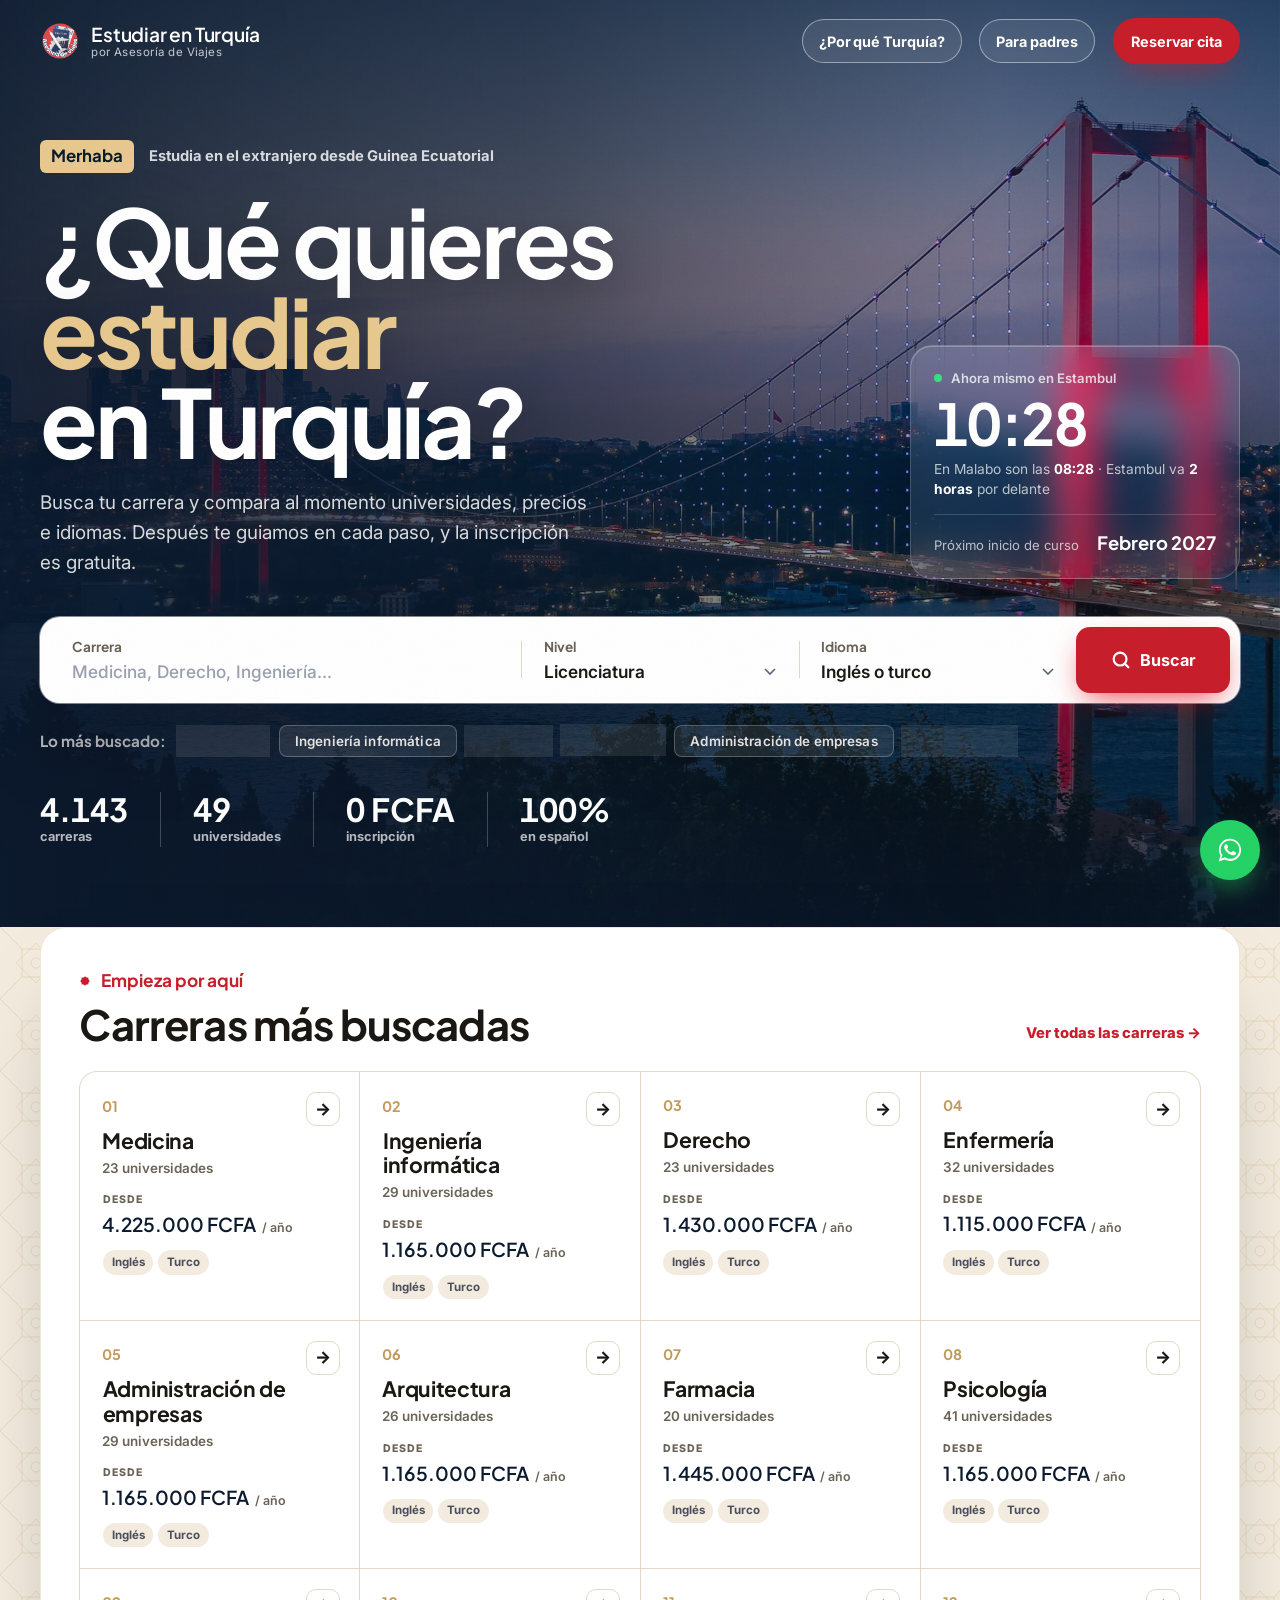
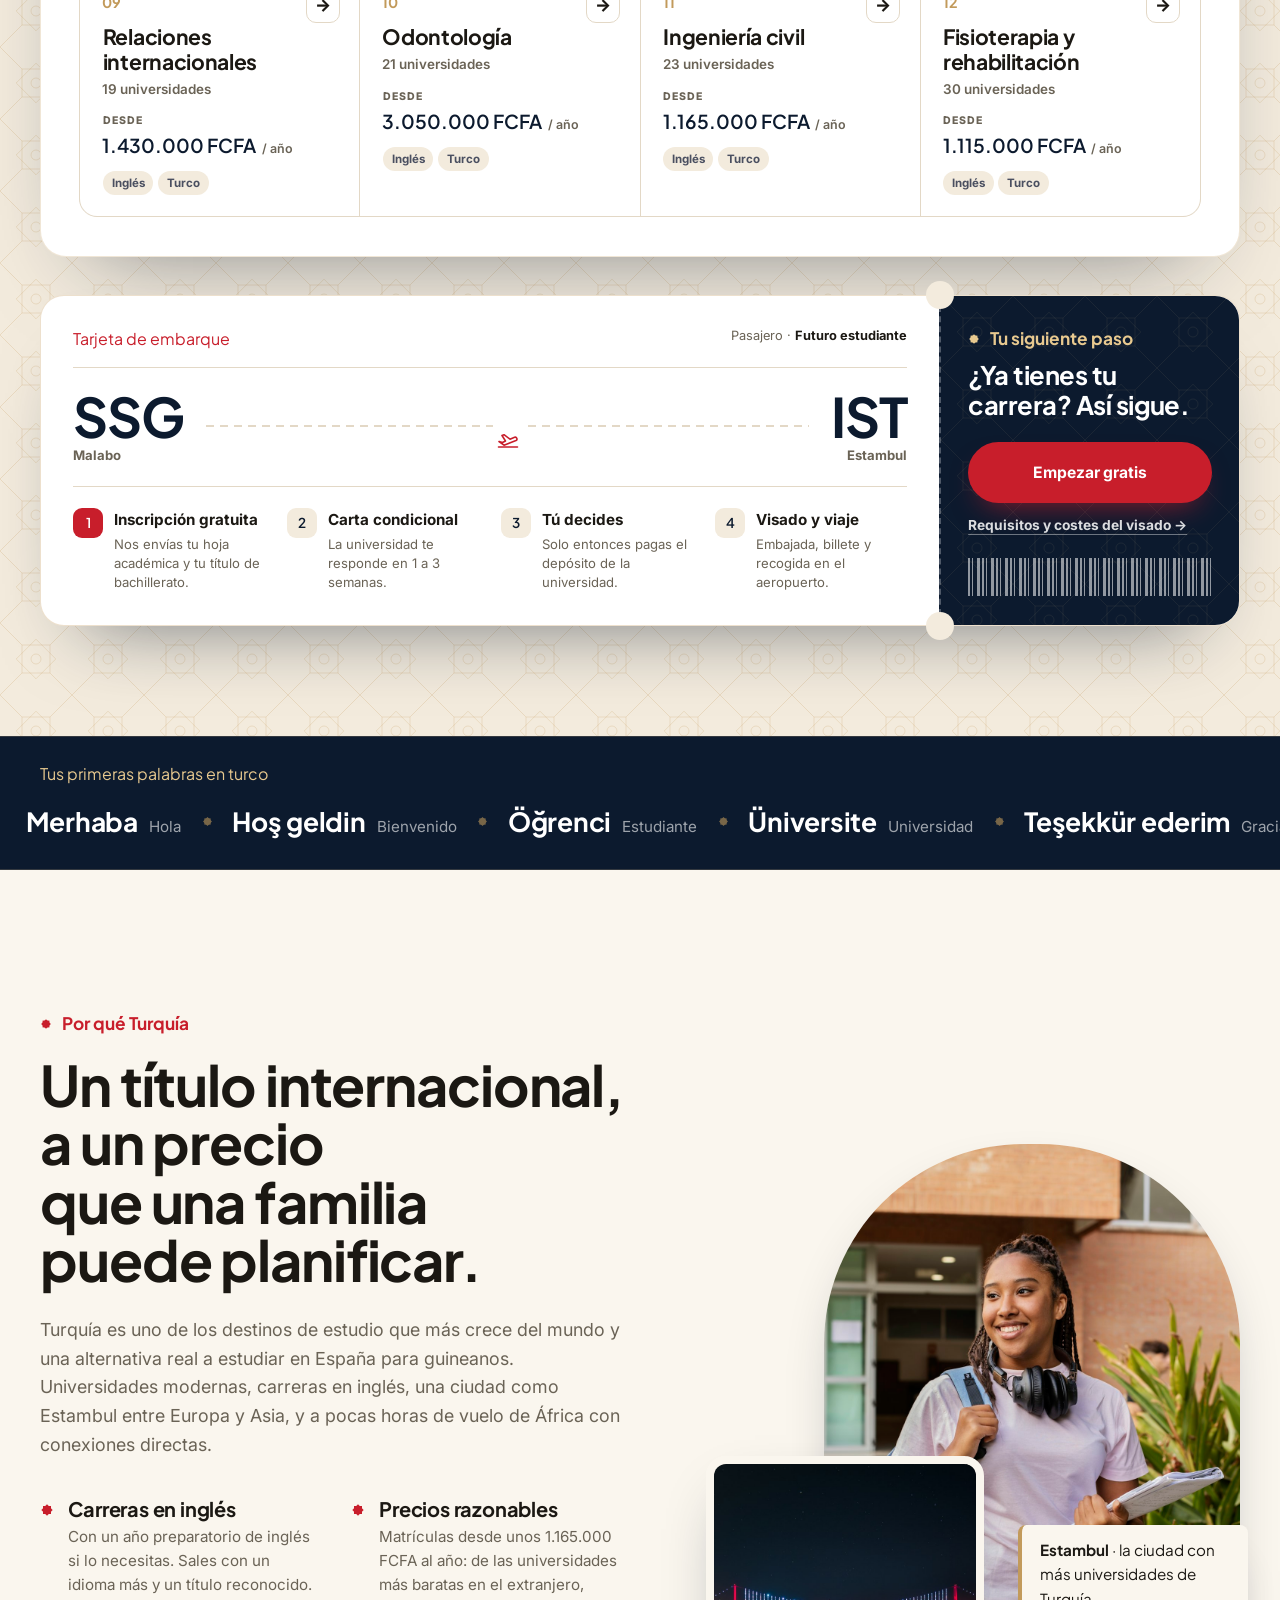
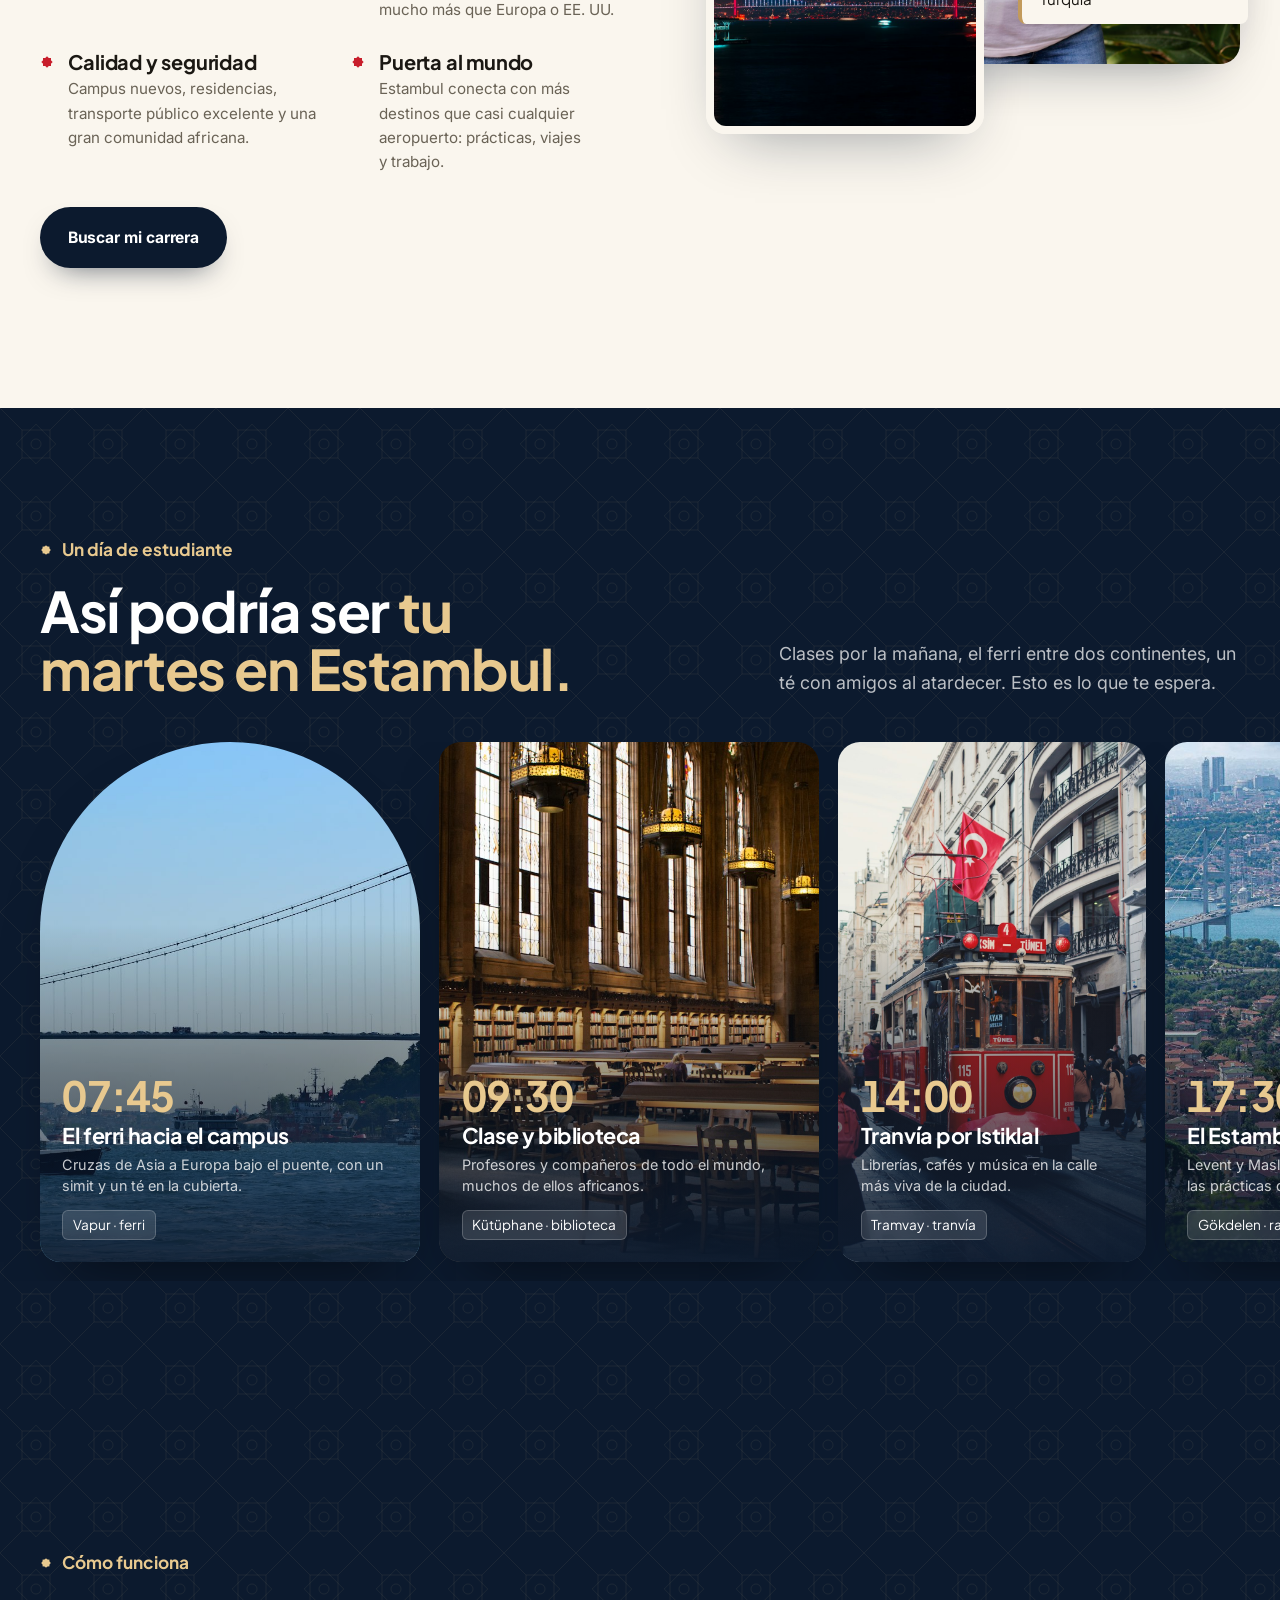
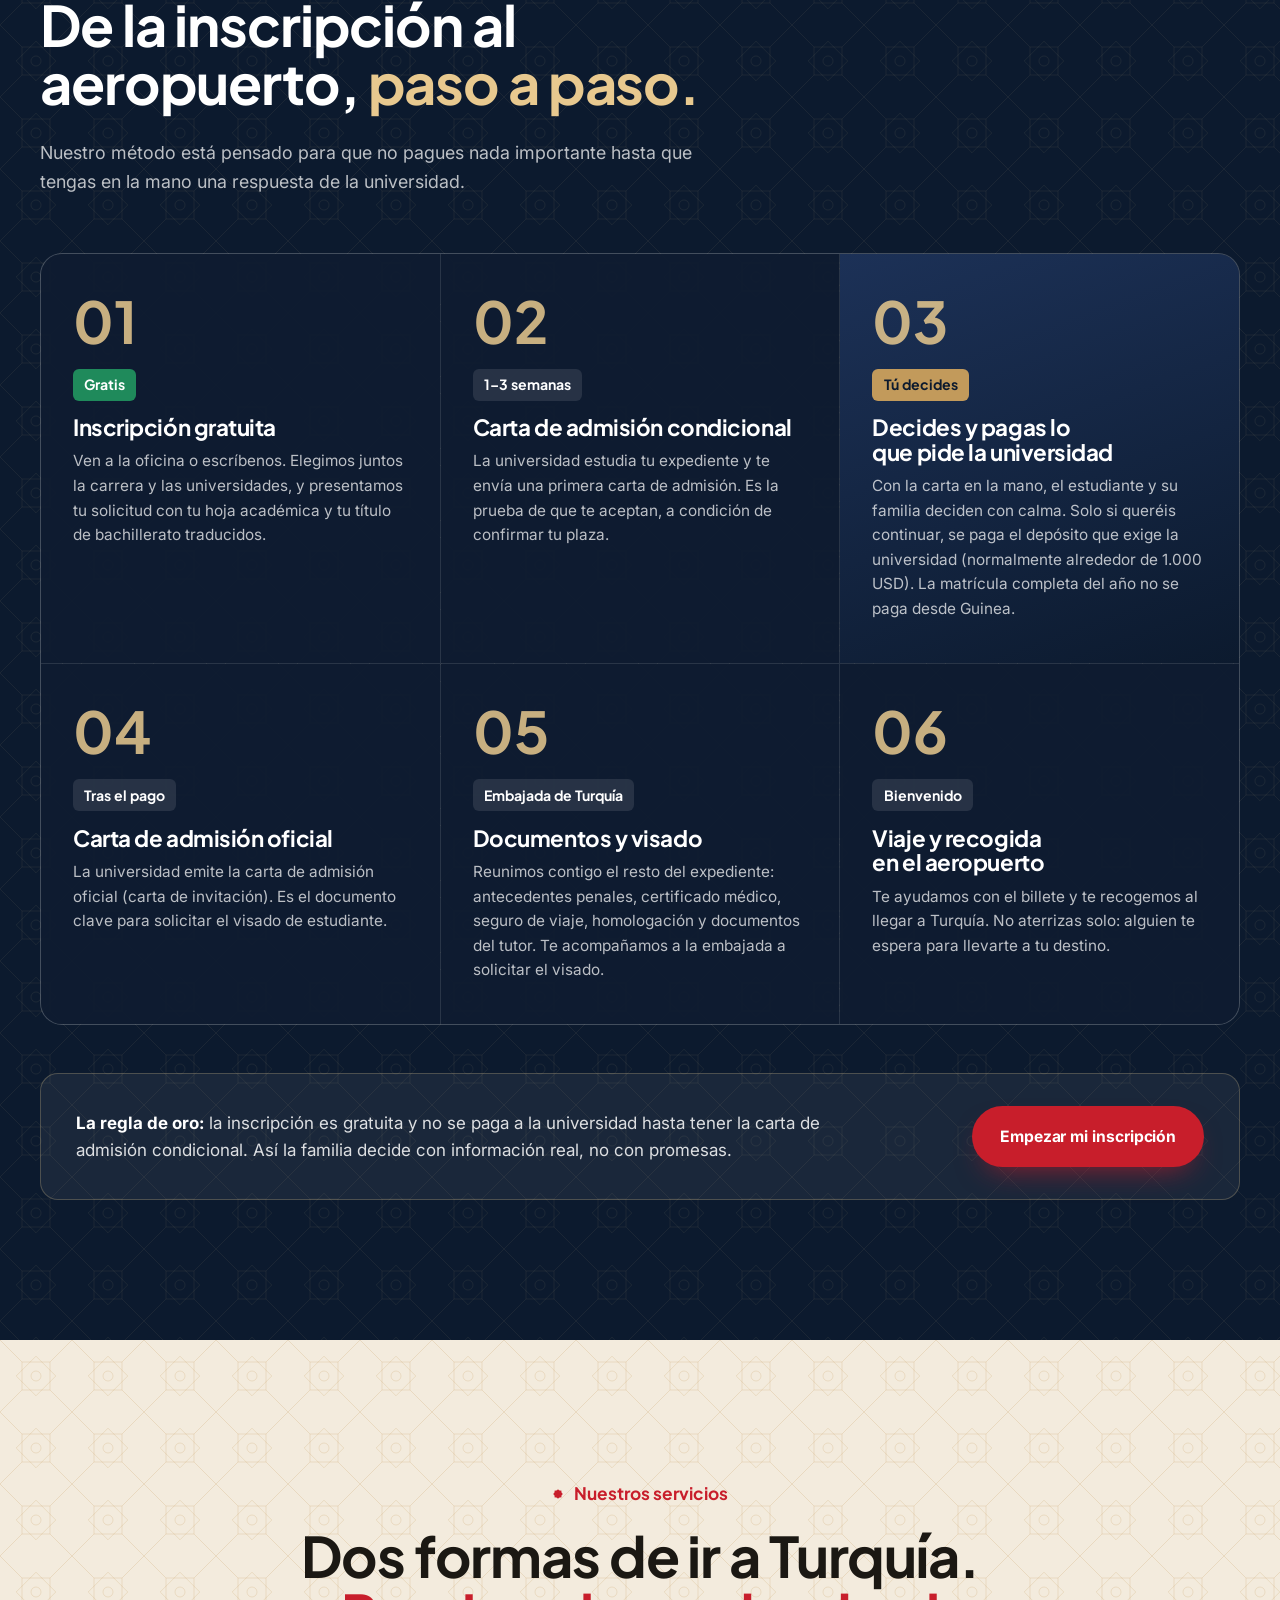
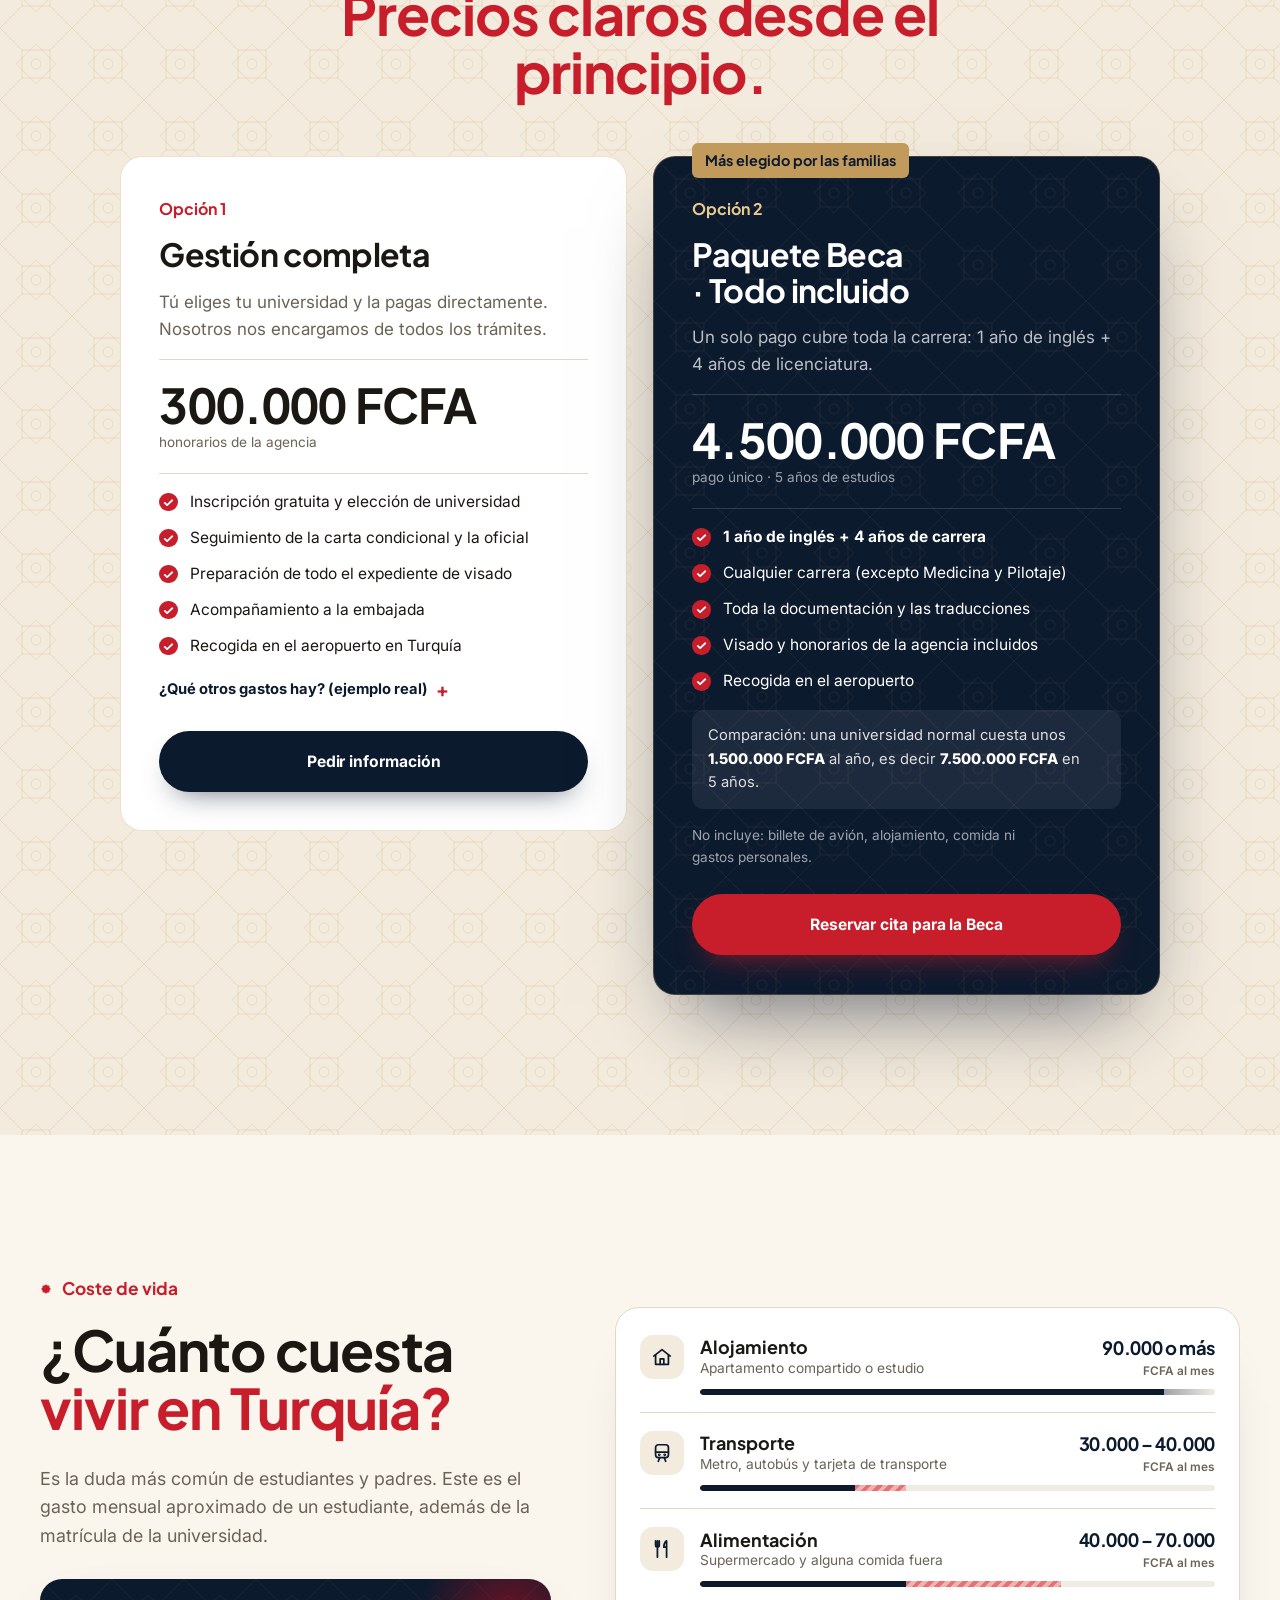
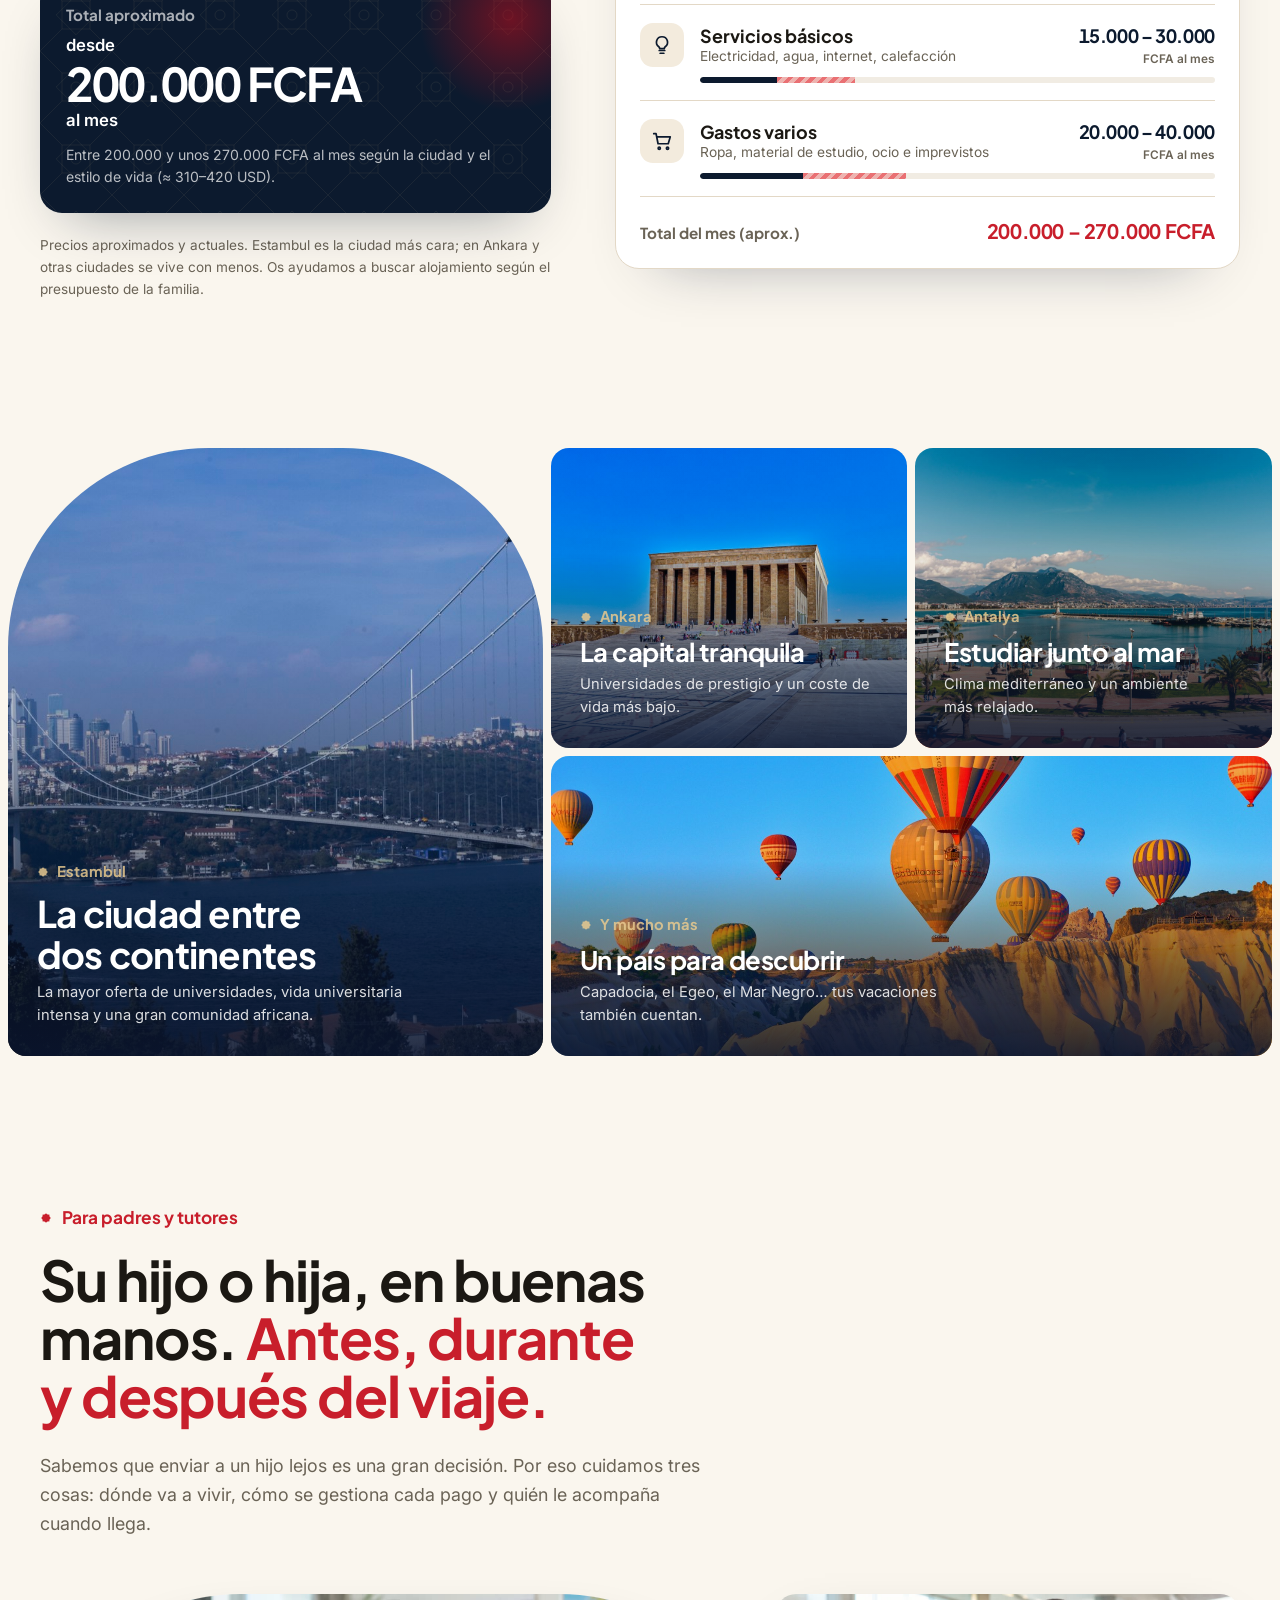
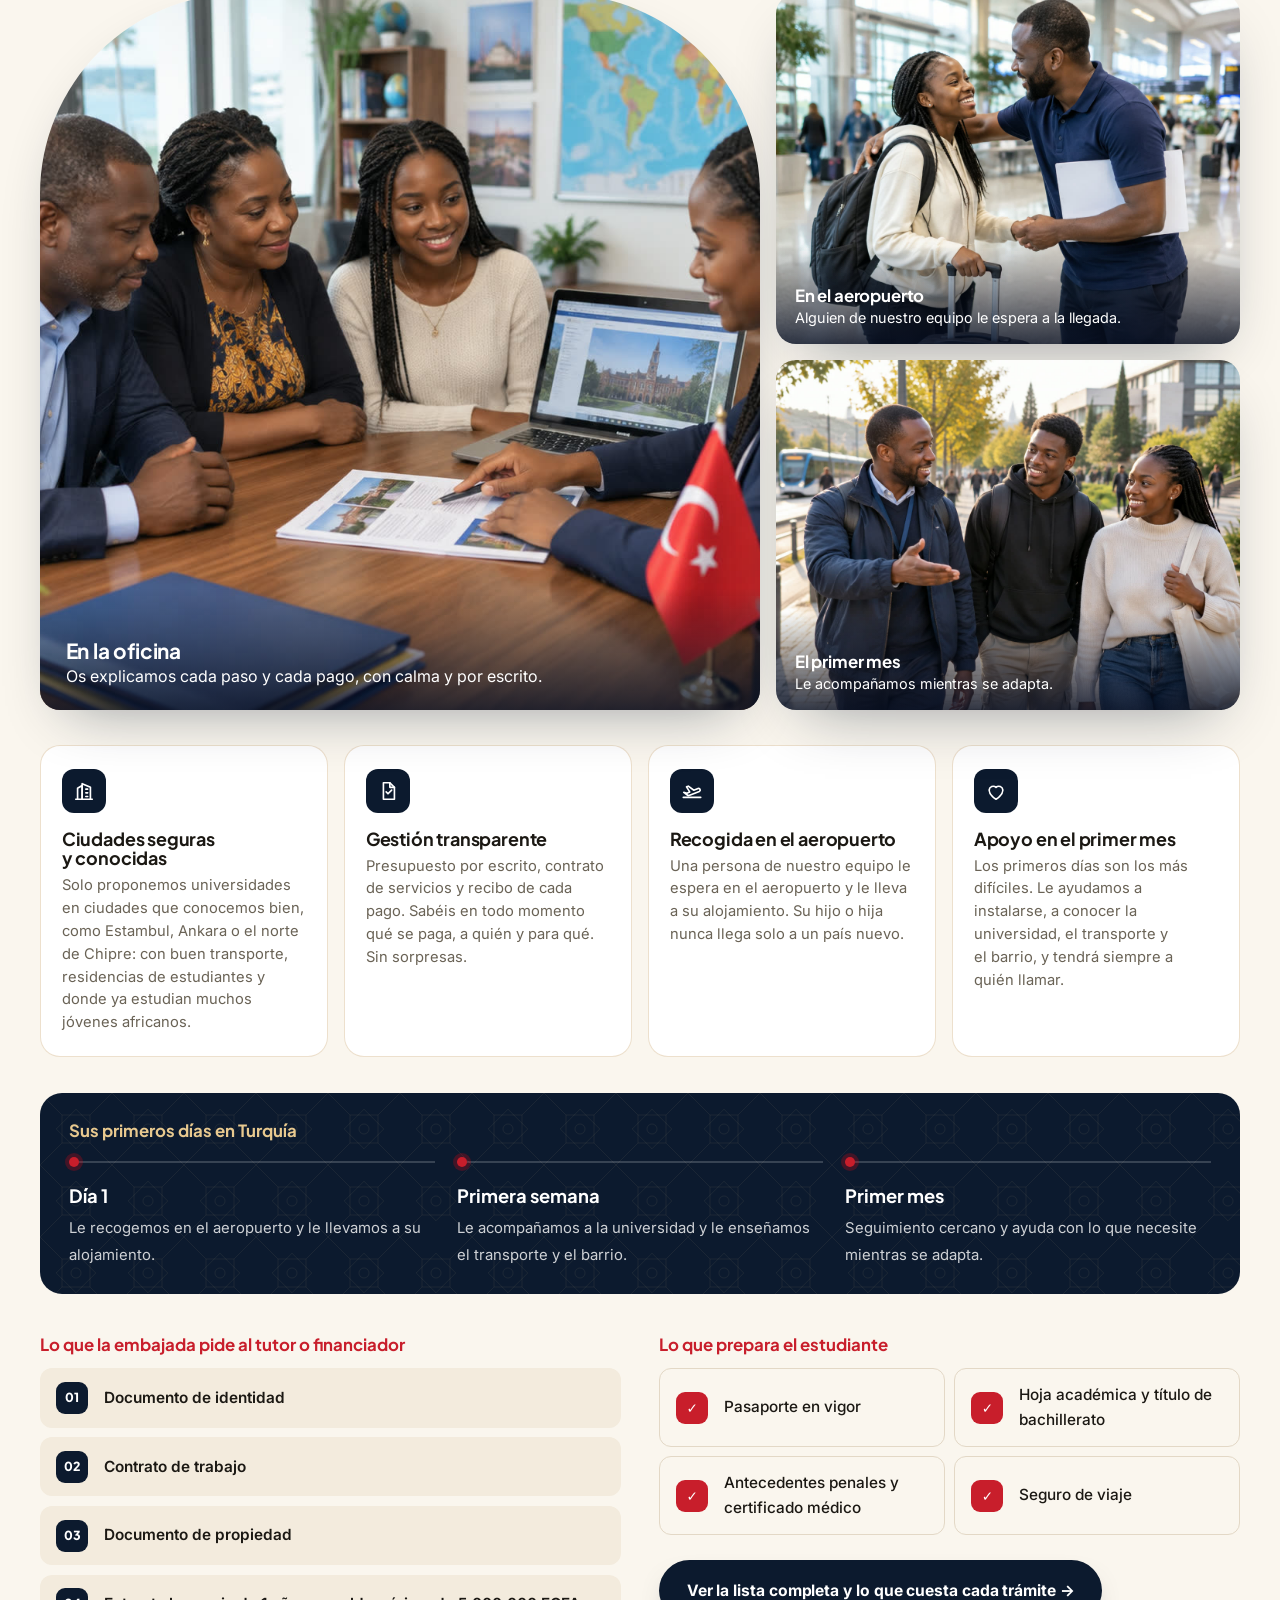
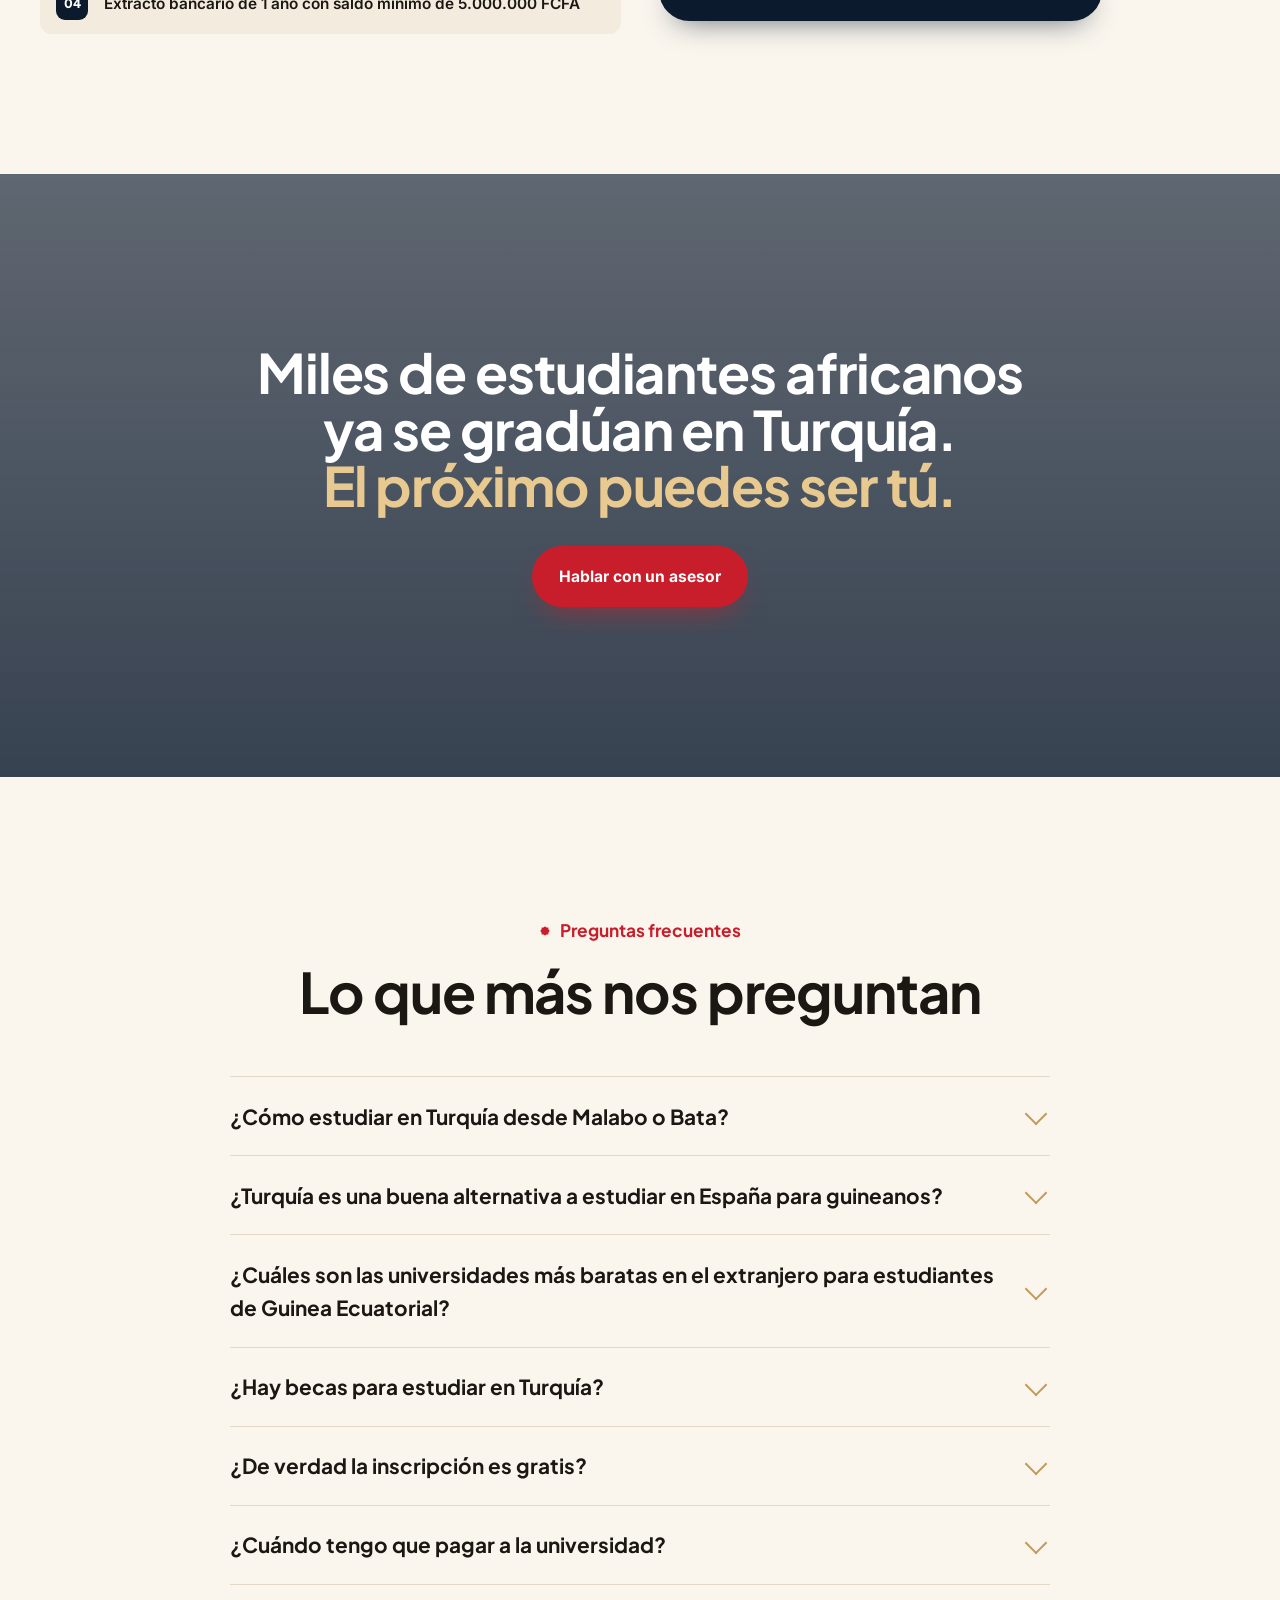
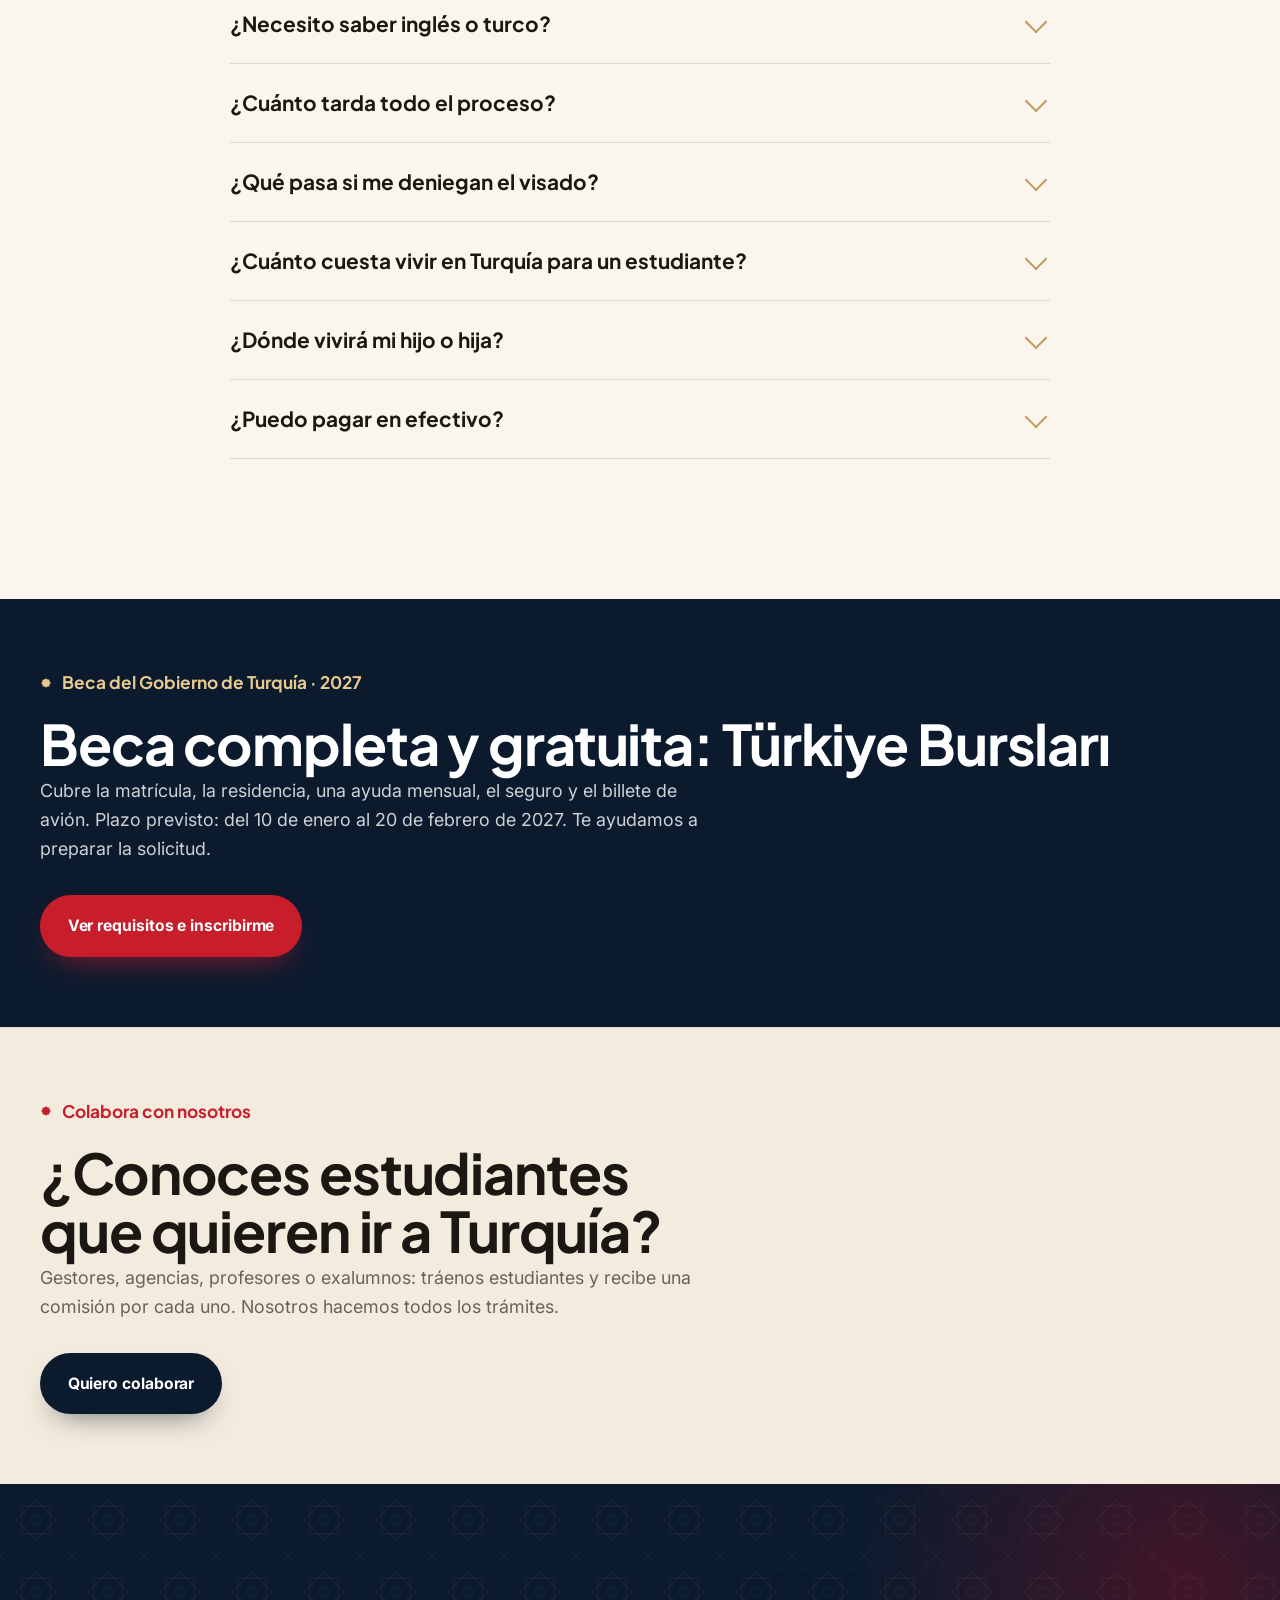
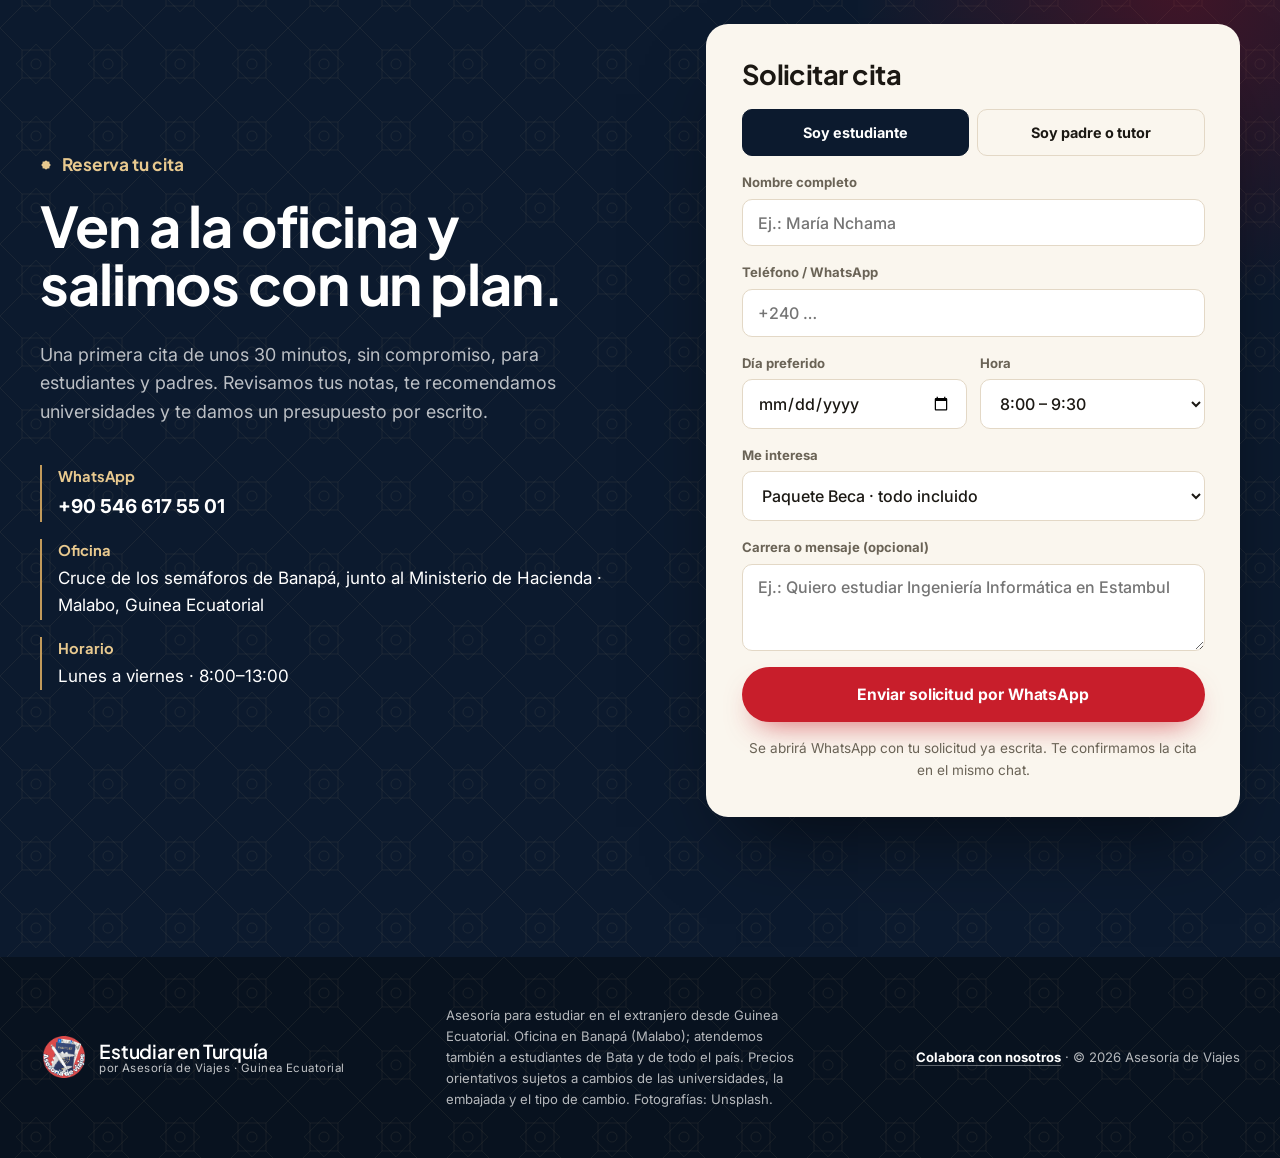
==== commit db1adcc0: "Nueva página Beca Türkiye Bursları 2027: requisitos oficiales, inscripción por WhatsApp (7.500 FCFA " ====
--- a/index.html
+++ b/index.html
@@ -23,7 +23,7 @@
 <link rel="stylesheet" href="styles.css">
 <link rel="stylesheet" href="estambul.css">
 <script type="application/ld+json">{"@context": "https://schema.org", "@type": ["EducationalOrganization", "LocalBusiness"], "name": "Asesoría de Viajes · Estudiar en Turquía", "url": "https://turquia.mercadosemu.com/", "logo": "https://turquia.mercadosemu.com/img/logo.png", "image": "https://turquia.mercadosemu.com/img/bosforo-puente.jpg", "description": "Agencia que ayuda a estudiantes de Guinea Ecuatorial a estudiar en Turquía: admisión universitaria, visado de estudiante y recogida en el aeropuerto.", "telephone": "+905466175501", "address": {"@type": "PostalAddress", "streetAddress": "Cruce de los semáforos de Banapá, junto al Ministerio de Hacienda", "addressLocality": "Malabo", "addressCountry": "GQ"}, "openingHoursSpecification": [{"@type": "OpeningHoursSpecification", "dayOfWeek": ["Monday", "Tuesday", "Wednesday", "Thursday", "Friday"], "opens": "08:00", "closes": "13:00"}], "areaServed": [{"@type": "Country", "name": "Guinea Ecuatorial"}, {"@type": "City", "name": "Malabo"}, {"@type": "City", "name": "Bata"}], "knowsAbout": ["Estudiar en Turquía", "Estudiar en el extranjero desde Guinea Ecuatorial", "Visado de estudiante para Turquía", "Universidades baratas en el extranjero"]}</script>
-<script type="application/ld+json">{"@context": "https://schema.org", "@type": "FAQPage", "mainEntity": [{"@type": "Question", "name": "¿Cómo estudiar en Turquía desde Malabo o Bata?", "acceptedAnswer": {"@type": "Answer", "text": "Empiezas con una inscripción gratuita: nos envías tu hoja académica y tu bachillerato, y pedimos tu admisión a la universidad. Si vives en Malabo, puedes venir a nuestra oficina en Banapá. Si vives en Bata o en otra ciudad, hacemos casi todo por WhatsApp y solo necesitas venir para los trámites finales del visado. Te acompañamos hasta que te recogen en el aeropuerto en Turquía."}}, {"@type": "Question", "name": "¿Turquía es una buena alternativa a estudiar en España para guineanos?", "acceptedAnswer": {"@type": "Answer", "text": "Para muchas familias, sí. Las matrículas en Turquía suelen ser más bajas que en España, hay muchas carreras en inglés con un año preparatorio de idioma, y la admisión es rápida: la carta condicional llega en pocas semanas. Es una opción real para estudiar en el extranjero desde Guinea Ecuatorial sin depender solo de España."}}, {"@type": "Question", "name": "¿Cuáles son las universidades más baratas en el extranjero para estudiantes de Guinea Ecuatorial?", "acceptedAnswer": {"@type": "Answer", "text": "Turquía tiene algunas de las universidades más baratas en el extranjero con títulos reconocidos: hay matrículas desde unos 1.165.000 FCFA al año. En nuestro buscador puedes ver miles de carreras con su precio en FCFA y USD y compararlas."}}, {"@type": "Question", "name": "¿Hay becas para estudiar en Turquía?", "acceptedAnswer": {"@type": "Answer", "text": "Sí. Muchas universidades privadas aplican descuentos (becas) sobre la matrícula, que ya ves en el buscador junto al precio original. Además, nuestro Paquete Beca incluye la universidad y todos los trámites por un precio cerrado."}}, {"@type": "Question", "name": "¿De verdad la inscripción es gratis?", "acceptedAnswer": {"@type": "Answer", "text": "Sí. Presentar tu solicitud a la universidad no tiene coste. Solo pagarás la traducción de tu hoja académica y del bachillerato, que la universidad necesita para estudiar tu expediente."}}, {"@type": "Question", "name": "¿Cuándo tengo que pagar a la universidad?", "acceptedAnswer": {"@type": "Answer", "text": "Solo después de recibir la carta de admisión condicional, y solo si decides continuar. Lo que se paga es el depósito que pide la universidad para emitir la carta oficial (normalmente unos 1.000 USD). La matrícula completa no se paga desde Guinea."}}, {"@type": "Question", "name": "¿Necesito saber inglés o turco?", "acceptedAnswer": {"@type": "Answer", "text": "No es obligatorio al empezar. Muchas universidades ofrecen un año preparatorio de inglés, que ya está incluido en nuestro Paquete Beca."}}, {"@type": "Question", "name": "¿Cuánto tarda todo el proceso?", "acceptedAnswer": {"@type": "Answer", "text": "Lo normal es entre 1 y 3 meses desde la inscripción hasta el visado, según la universidad y la embajada. Te recomendamos empezar al menos 3 meses antes del inicio del curso (septiembre o febrero)."}}, {"@type": "Question", "name": "¿Qué pasa si me deniegan el visado?", "acceptedAnswer": {"@type": "Answer", "text": "Preparamos el expediente con mucho cuidado para evitarlo. Si ocurre, analizamos el motivo contigo y vemos las opciones para volver a presentar la solicitud. Te lo explicamos todo por escrito en el contrato."}}, {"@type": "Question", "name": "¿Cuánto cuesta vivir en Turquía para un estudiante?", "acceptedAnswer": {"@type": "Answer", "text": "Aproximadamente desde 200.000 FCFA al mes: alojamiento desde 90.000, transporte 30.000–40.000, comida 40.000–70.000, servicios básicos 15.000–30.000 y gastos varios 20.000–40.000 FCFA. Es aparte de la matrícula de la universidad. Tienes el desglose completo en la sección Coste de vida."}}, {"@type": "Question", "name": "¿Dónde vivirá mi hijo o hija?", "acceptedAnswer": {"@type": "Answer", "text": "Las universidades tienen residencias y hay pisos compartidos de estudiantes. Os orientamos según el presupuesto de la familia. El alojamiento no está incluido en nuestros precios; cuenta desde unos 90.000 FCFA al mes."}}, {"@type": "Question", "name": "¿Puedo pagar en efectivo?", "acceptedAnswer": {"@type": "Answer", "text": "Sí. Los pagos a la agencia se hacen en la oficina, en francos CFA, y siempre con recibo."}}]}</script>
+<script type="application/ld+json">{"@context": "https://schema.org", "@type": "FAQPage", "mainEntity": [{"@type": "Question", "name": "¿Cómo estudiar en Turquía desde Malabo o Bata?", "acceptedAnswer": {"@type": "Answer", "text": "Empiezas con una inscripción gratuita: nos envías tu hoja académica y tu bachillerato, y pedimos tu admisión a la universidad. Si vives en Malabo, puedes venir a nuestra oficina en Banapá. Si vives en Bata o en otra ciudad, hacemos casi todo por WhatsApp y solo necesitas venir para los trámites finales del visado. Te acompañamos hasta que te recogen en el aeropuerto en Turquía."}}, {"@type": "Question", "name": "¿Turquía es una buena alternativa a estudiar en España para guineanos?", "acceptedAnswer": {"@type": "Answer", "text": "Para muchas familias, sí. Las matrículas en Turquía suelen ser más bajas que en España, hay muchas carreras en inglés con un año preparatorio de idioma, y la admisión es rápida: la carta condicional llega en pocas semanas. Es una opción real para estudiar en el extranjero desde Guinea Ecuatorial sin depender solo de España."}}, {"@type": "Question", "name": "¿Cuáles son las universidades más baratas en el extranjero para estudiantes de Guinea Ecuatorial?", "acceptedAnswer": {"@type": "Answer", "text": "Turquía tiene algunas de las universidades más baratas en el extranjero con títulos reconocidos: hay matrículas desde unos 1.165.000 FCFA al año. En nuestro buscador puedes ver miles de carreras con su precio en FCFA y USD y compararlas."}}, {"@type": "Question", "name": "¿Hay becas para estudiar en Turquía?", "acceptedAnswer": {"@type": "Answer", "text": "Sí. El Gobierno de Turquía ofrece cada año la beca Türkiye Bursları, gratuita, que cubre matrícula, residencia, ayuda mensual, seguro y billete; el plazo suele ser del 10 de enero al 20 de febrero y te ayudamos a solicitarla. Además, muchas universidades privadas aplican descuentos sobre la matrícula, y nuestro Paquete Beca incluye la universidad y todos los trámites por un precio cerrado."}}, {"@type": "Question", "name": "¿De verdad la inscripción es gratis?", "acceptedAnswer": {"@type": "Answer", "text": "Sí. Presentar tu solicitud a la universidad no tiene coste. Solo pagarás la traducción de tu hoja académica y del bachillerato, que la universidad necesita para estudiar tu expediente."}}, {"@type": "Question", "name": "¿Cuándo tengo que pagar a la universidad?", "acceptedAnswer": {"@type": "Answer", "text": "Solo después de recibir la carta de admisión condicional, y solo si decides continuar. Lo que se paga es el depósito que pide la universidad para emitir la carta oficial (normalmente unos 1.000 USD). La matrícula completa no se paga desde Guinea."}}, {"@type": "Question", "name": "¿Necesito saber inglés o turco?", "acceptedAnswer": {"@type": "Answer", "text": "No es obligatorio al empezar. Muchas universidades ofrecen un año preparatorio de inglés, que ya está incluido en nuestro Paquete Beca."}}, {"@type": "Question", "name": "¿Cuánto tarda todo el proceso?", "acceptedAnswer": {"@type": "Answer", "text": "Lo normal es entre 1 y 3 meses desde la inscripción hasta el visado, según la universidad y la embajada. Te recomendamos empezar al menos 3 meses antes del inicio del curso (septiembre o febrero)."}}, {"@type": "Question", "name": "¿Qué pasa si me deniegan el visado?", "acceptedAnswer": {"@type": "Answer", "text": "Preparamos el expediente con mucho cuidado para evitarlo. Si ocurre, analizamos el motivo contigo y vemos las opciones para volver a presentar la solicitud. Te lo explicamos todo por escrito en el contrato."}}, {"@type": "Question", "name": "¿Cuánto cuesta vivir en Turquía para un estudiante?", "acceptedAnswer": {"@type": "Answer", "text": "Aproximadamente desde 200.000 FCFA al mes: alojamiento desde 90.000, transporte 30.000–40.000, comida 40.000–70.000, servicios básicos 15.000–30.000 y gastos varios 20.000–40.000 FCFA. Es aparte de la matrícula de la universidad. Tienes el desglose completo en la sección Coste de vida."}}, {"@type": "Question", "name": "¿Dónde vivirá mi hijo o hija?", "acceptedAnswer": {"@type": "Answer", "text": "Las universidades tienen residencias y hay pisos compartidos de estudiantes. Os orientamos según el presupuesto de la familia. El alojamiento no está incluido en nuestros precios; cuenta desde unos 90.000 FCFA al mes."}}, {"@type": "Question", "name": "¿Puedo pagar en efectivo?", "acceptedAnswer": {"@type": "Answer", "text": "Sí. Los pagos a la agencia se hacen en la oficina, en francos CFA, y siempre con recibo."}}]}</script>
 
 </head>
 <body>
@@ -40,6 +40,7 @@
       <a href="requisitos.html">Requisitos</a>
       <a href="#precios">Precios</a>
       <a href="#vivir">Coste de vida</a>
+      <a href="beca.html">Beca gratis</a>
       <a href="#faq">Preguntas</a>
       <a href="#porque" class="btn btn--sm btn--navlite">¿Por qué Turquía?</a>
       <a href="#padres" class="btn btn--sm btn--navlite">Para padres</a>
@@ -595,7 +596,7 @@
       <details><summary>¿Cómo estudiar en Turquía desde Malabo o Bata?</summary><p>Empiezas con una inscripción gratuita: nos envías tu hoja académica y tu bachillerato, y pedimos tu admisión a la universidad. Si vives en Malabo, puedes venir a nuestra oficina en Banapá. Si vives en Bata o en otra ciudad, hacemos casi todo por WhatsApp y solo necesitas venir para los trámites finales del visado. Te acompañamos hasta que te recogen en el aeropuerto en Turquía.</p></details>
       <details><summary>¿Turquía es una buena alternativa a estudiar en España para guineanos?</summary><p>Para muchas familias, sí. Las matrículas en Turquía suelen ser más bajas que en España, hay muchas carreras en inglés con un año preparatorio de idioma, y la admisión es rápida: la carta condicional llega en pocas semanas. Es una opción real para estudiar en el extranjero desde Guinea Ecuatorial sin depender solo de España.</p></details>
       <details><summary>¿Cuáles son las universidades más baratas en el extranjero para estudiantes de Guinea Ecuatorial?</summary><p>Turquía tiene algunas de las universidades más baratas en el extranjero con títulos reconocidos: hay matrículas desde unos 1.165.000 FCFA al año. En nuestro buscador puedes ver miles de carreras con su precio en FCFA y USD y compararlas.</p></details>
-      <details><summary>¿Hay becas para estudiar en Turquía?</summary><p>Sí. Muchas universidades privadas aplican descuentos (becas) sobre la matrícula, que ya ves en el buscador junto al precio original. Además, nuestro Paquete Beca incluye la universidad y todos los trámites por un precio cerrado.</p></details>
+      <details><summary>¿Hay becas para estudiar en Turquía?</summary><p>Sí. El Gobierno de Turquía ofrece cada año la beca Türkiye Bursları, gratuita, que cubre matrícula, residencia, ayuda mensual, seguro y billete; el plazo suele ser del 10 de enero al 20 de febrero y <a href="beca.html">te ayudamos a solicitarla</a>. Además, muchas universidades privadas aplican descuentos sobre la matrícula, y nuestro Paquete Beca incluye la universidad y todos los trámites por un precio cerrado.</p></details>
       <details><summary>¿De verdad la inscripción es gratis?</summary><p>Sí. Presentar tu solicitud a la universidad no tiene coste. Solo pagarás la traducción de tu hoja académica y del bachillerato, que la universidad necesita para estudiar tu expediente.</p></details>
       <details><summary>¿Cuándo tengo que pagar a la universidad?</summary><p>Solo después de recibir la carta de admisión condicional, y solo si decides continuar. Lo que se paga es el depósito que pide la universidad para emitir la carta oficial (normalmente unos 1.000 USD). La matrícula completa no se paga desde Guinea.</p></details>
       <details><summary>¿Necesito saber inglés o turco?</summary><p>No es obligatorio al empezar. Muchas universidades ofrecen un año preparatorio de inglés, que ya está incluido en nuestro Paquete Beca.</p></details>
@@ -609,6 +610,17 @@
 </section>
 
 <!-- ============ COLABORA ============ -->
+<section class="scta beca-band">
+  <div class="wrap scta__in">
+    <div>
+      <p class="eyebrow eyebrow--light">Beca del Gobierno de Turquía · 2027</p>
+      <h2>Beca completa y gratuita: Türkiye Bursları</h2>
+      <p class="lead">Cubre la matrícula, la residencia, una ayuda mensual, el seguro y el billete de avión. Plazo previsto: del 10 de enero al 20 de febrero de 2027. Te ayudamos a preparar la solicitud.</p>
+    </div>
+    <a href="beca.html" class="btn btn--red">Ver requisitos e inscribirme</a>
+  </div>
+</section>
+
 <section class="scta colab-band">
   <div class="wrap scta__in">
     <div>
--- a/styles.css
+++ b/styles.css
@@ -971,3 +971,34 @@
   .fdays{padding:1.4rem 1.2rem}
   .fdays ol{grid-template-columns:1fr;gap:1.1rem}
 }
+.hs.hs--sugg{z-index:3}
+/* sombra de "hay más" cuando la lista de sugerencias se desplaza por dentro */
+.sugg{background:linear-gradient(#fff 30%,rgba(255,255,255,0)) top/100% 36px no-repeat local,linear-gradient(rgba(255,255,255,0),#fff 70%) bottom/100% 36px no-repeat local,radial-gradient(farthest-side at 50% 0,rgba(11,22,48,.2),transparent) top/100% 12px no-repeat scroll,radial-gradient(farthest-side at 50% 100%,rgba(11,22,48,.2),transparent) bottom/100% 12px no-repeat scroll;background-color:#fff;overscroll-behavior:contain}
+
+/* ===== Beca Türkiye Bursları ===== */
+.bhero__row{display:flex;align-items:center;gap:1.2rem 1.6rem;flex-wrap:wrap}
+.bdate{display:flex;flex-direction:column;font-size:.95rem;color:rgba(255,255,255,.85);padding-left:1rem;border-left:3px solid var(--red)}
+.bdate b{font-size:.74rem;text-transform:uppercase;letter-spacing:.08em;color:rgba(255,255,255,.6)}
+.bcover{list-style:none;display:grid;grid-template-columns:repeat(3,1fr);gap:1rem}
+.bcover li{background:#fff;border:1px solid var(--line);border-radius:20px;padding:1.3rem 1.3rem 1.3rem 3.4rem;position:relative}
+.bcover li::before{content:"";position:absolute;left:1.2rem;top:1.4rem;width:1.4rem;height:1.4rem;border-radius:50%;background:var(--red) url("data:image/svg+xml,%3Csvg xmlns='http://www.w3.org/2000/svg' viewBox='0 0 20 20'%3E%3Cpath d='M5 10.5l3.2 3L15 7' fill='none' stroke='white' stroke-width='2.4' stroke-linecap='round' stroke-linejoin='round'/%3E%3C/svg%3E") center/80% no-repeat}
+.bcover b{display:block;font-family:var(--serif);font-size:1.1rem;margin-bottom:.15rem}
+.bcover span{color:var(--muted);font-size:.93rem}
+.breq{display:grid;grid-template-columns:1.15fr 1fr;gap:2.5rem 3rem;align-items:start}
+.breq .mini{margin-top:0}
+.btable{border:1px solid var(--line);border-radius:18px;overflow:hidden}
+.btable>div{display:grid;grid-template-columns:1.2fr 1fr 1.1fr;gap:.8rem;padding:.9rem 1.1rem;border-top:1px solid var(--line);font-size:.95rem;align-items:start}
+.btable>div:first-child{border-top:0}
+.btable .btable__h{background:var(--navy);color:#fff;font-size:.76rem;font-weight:700;text-transform:uppercase;letter-spacing:.06em}
+.btable small{display:block;color:var(--muted);font-size:.8rem;margin-top:.15rem}
+.bfoot{color:var(--muted);font-size:.9rem;margin-top:1rem;line-height:1.55}
+.bnote{margin-top:2rem;background:var(--cream);border-radius:22px;padding:1.6rem 1.8rem;border-left:5px solid var(--navy)}
+.bnote h3{font-size:1.2rem;margin-bottom:1rem}
+.bnote a{color:var(--navy);font-weight:700}
+.belig{border-radius:12px;padding:.75rem .9rem;font-size:.88rem;font-weight:600;line-height:1.45;background:#E7F7EE;color:#11643A}
+.belig.is-warn{background:#FFF4E0;color:#8A5300}
+.beca-band{background:var(--navy);color:#fff}
+.beca-band h2{color:#fff}
+.beca-band .lead{color:rgba(255,255,255,.8)}
+@media (max-width:1020px){.bcover{grid-template-columns:1fr 1fr}.breq{grid-template-columns:1fr}}
+@media (max-width:620px){.bcover{grid-template-columns:1fr}.btable>div{grid-template-columns:1fr 1fr}.btable>div>:first-child{grid-column:1/-1}.btable .btable__h>:first-child{display:none}}
